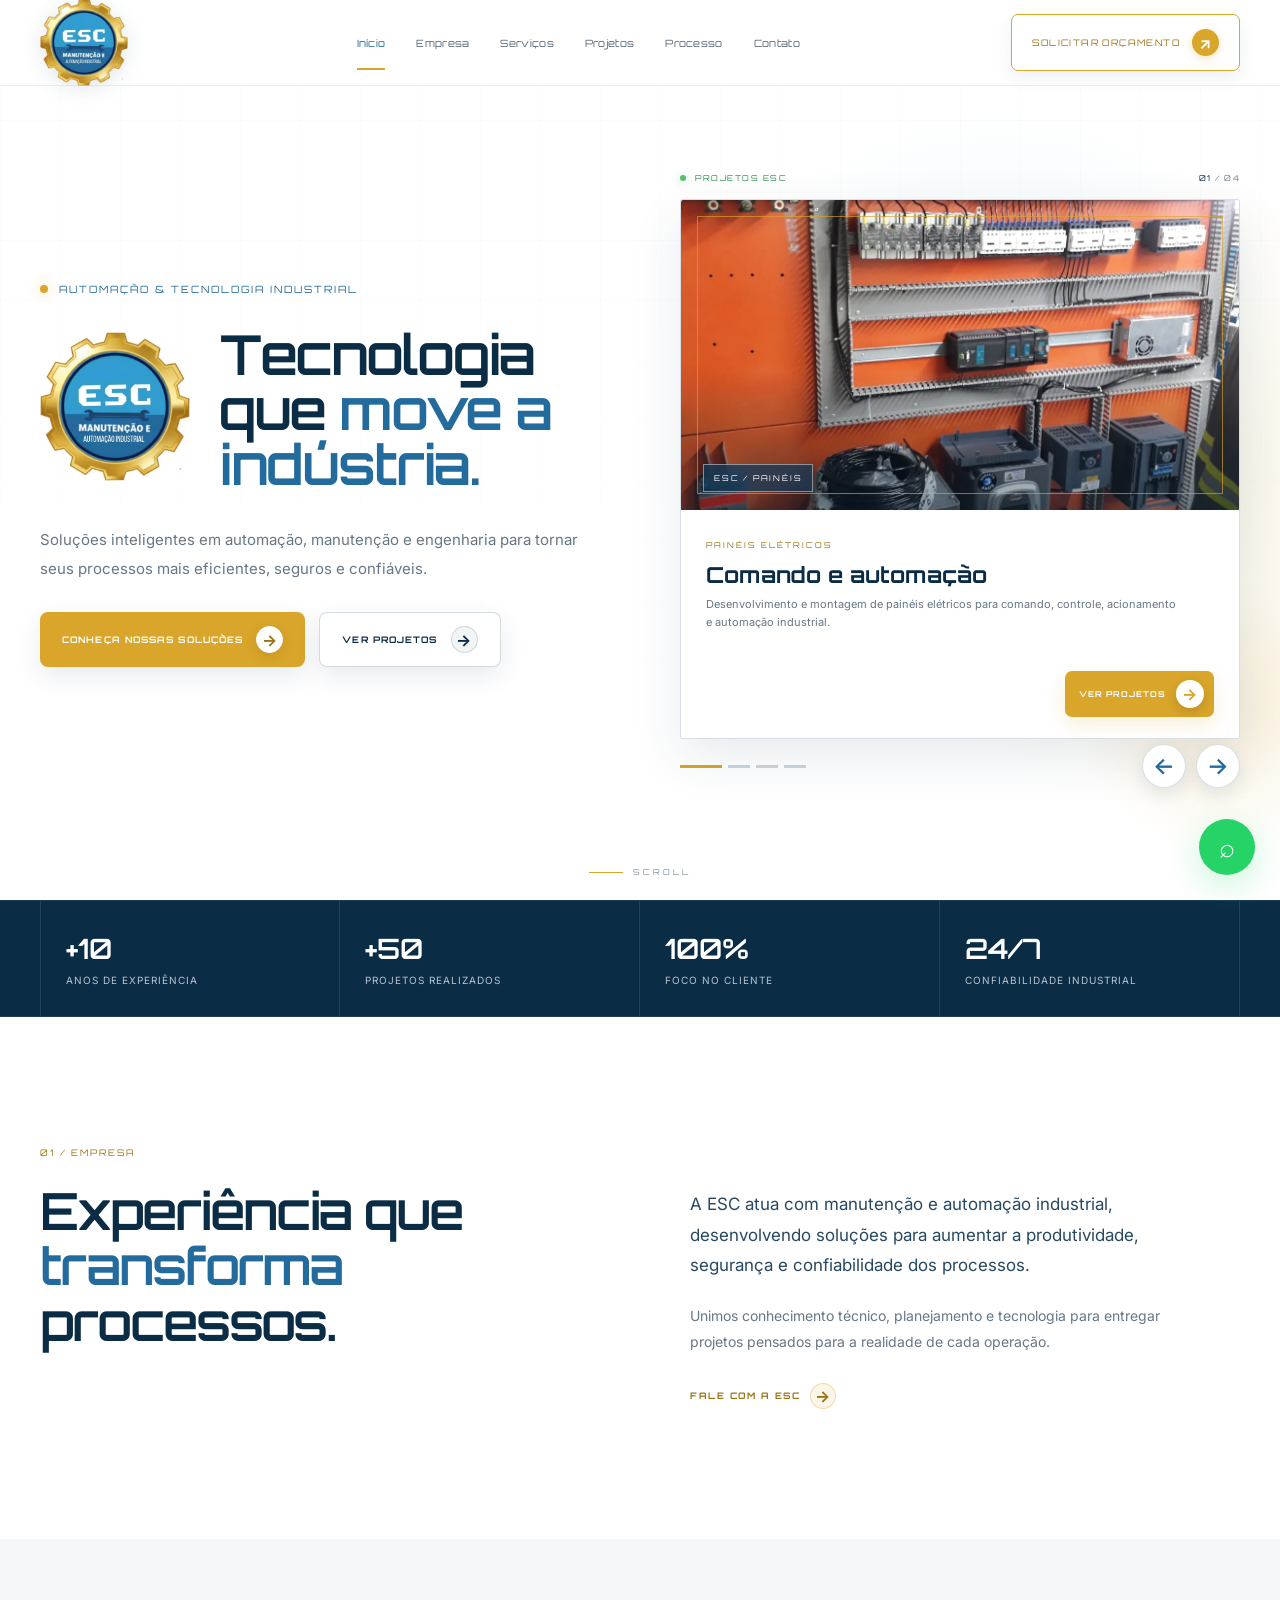
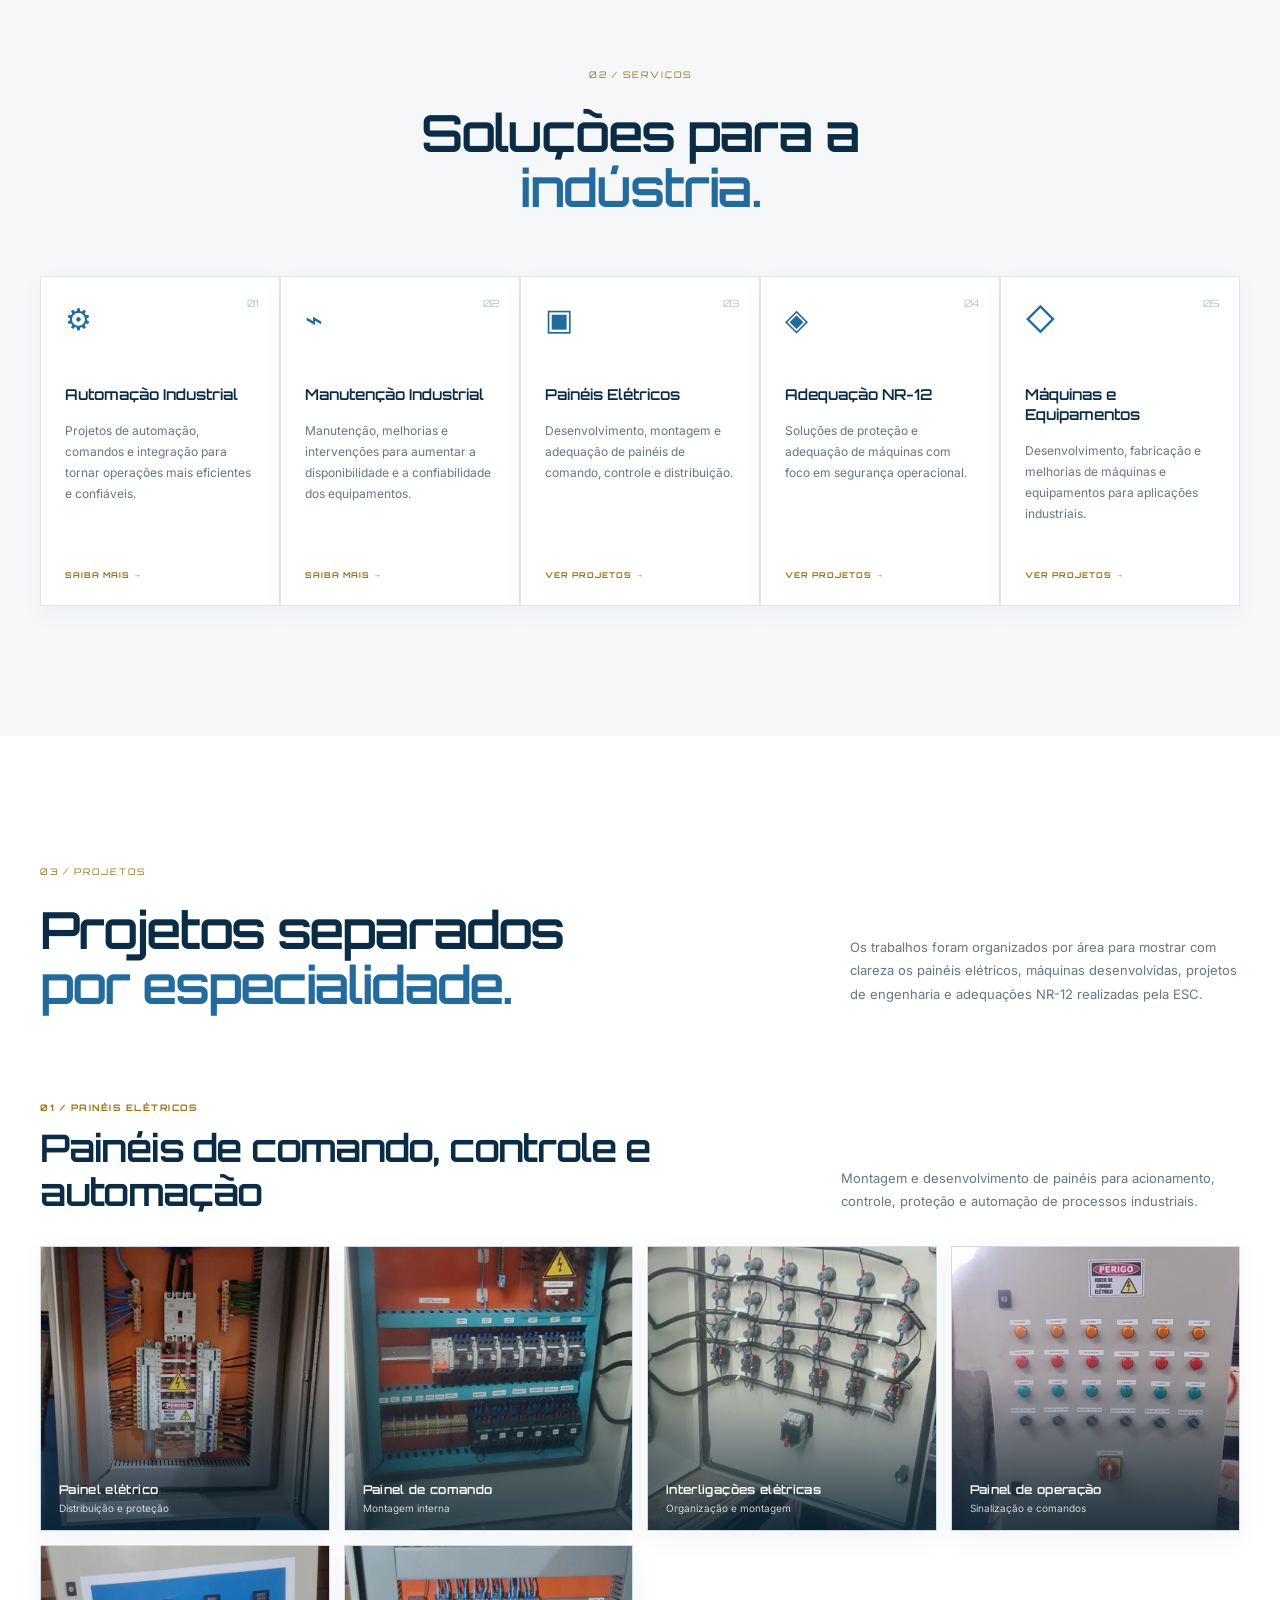
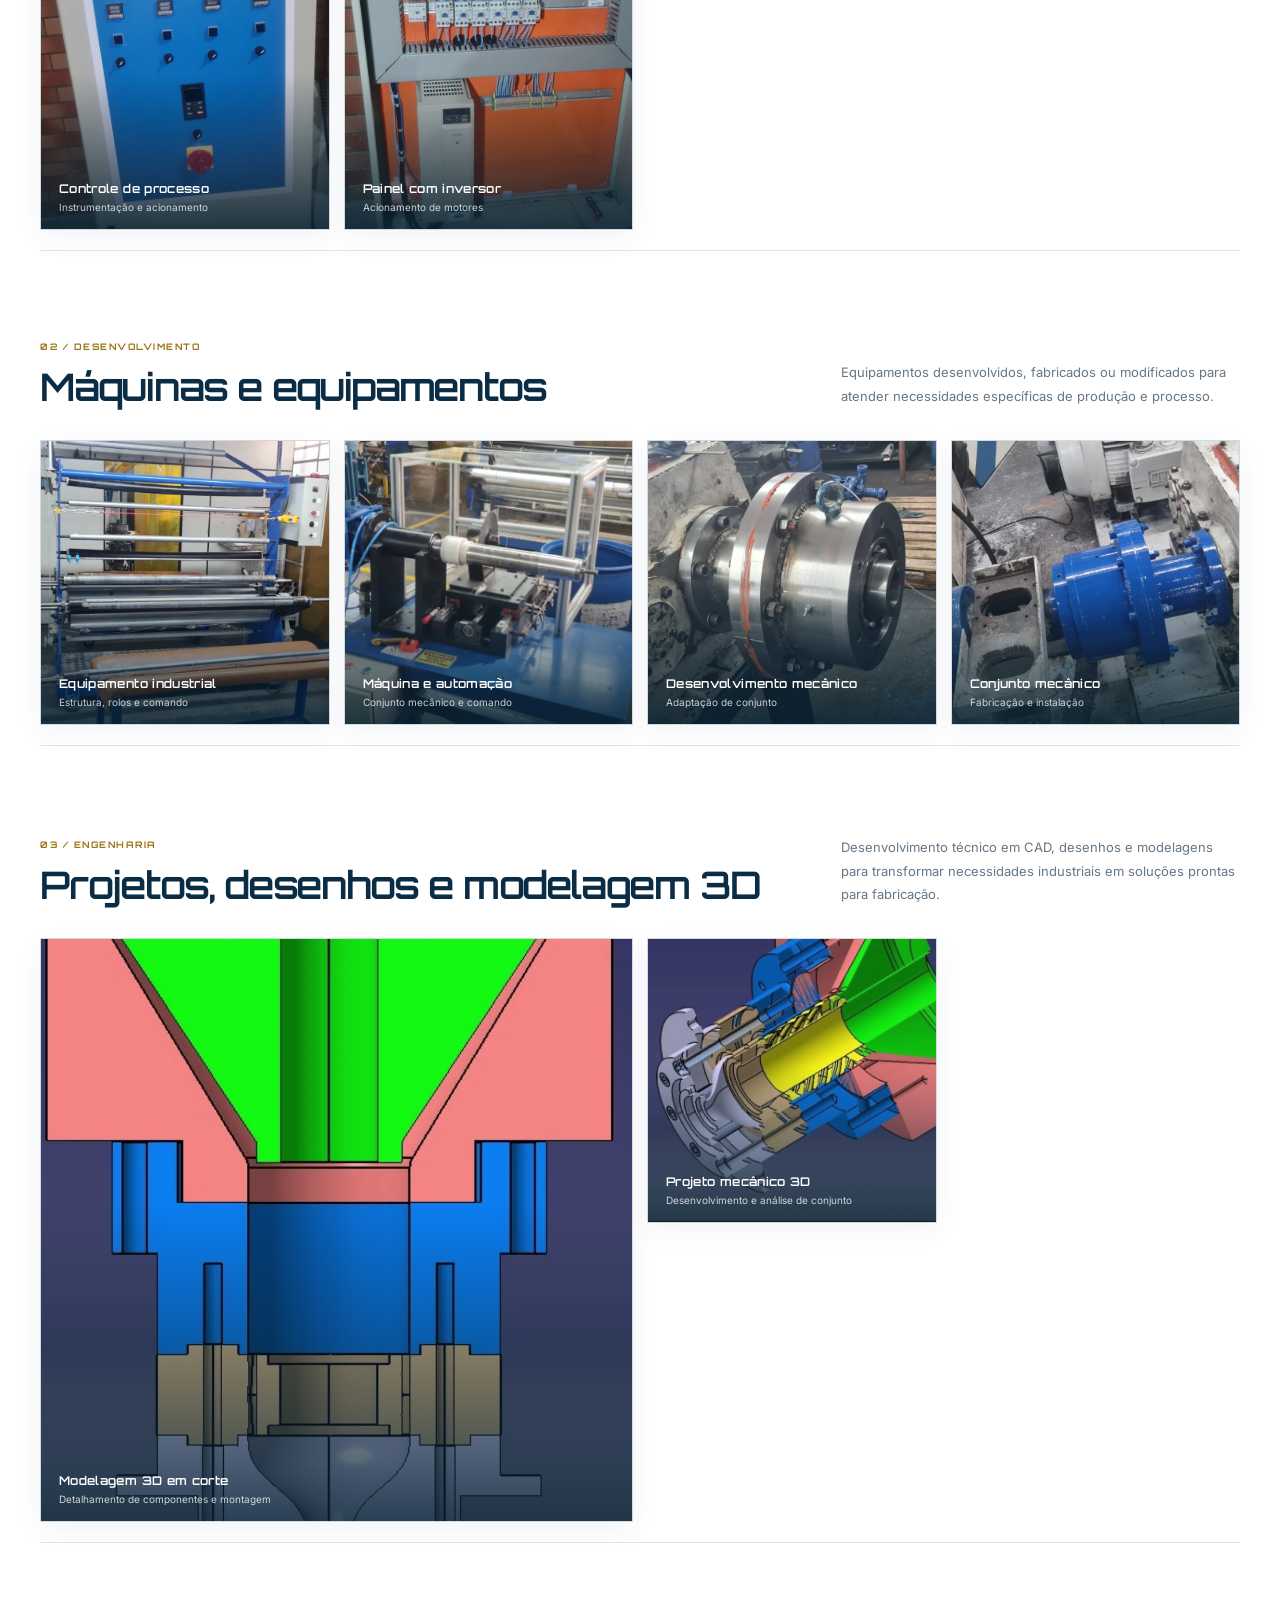
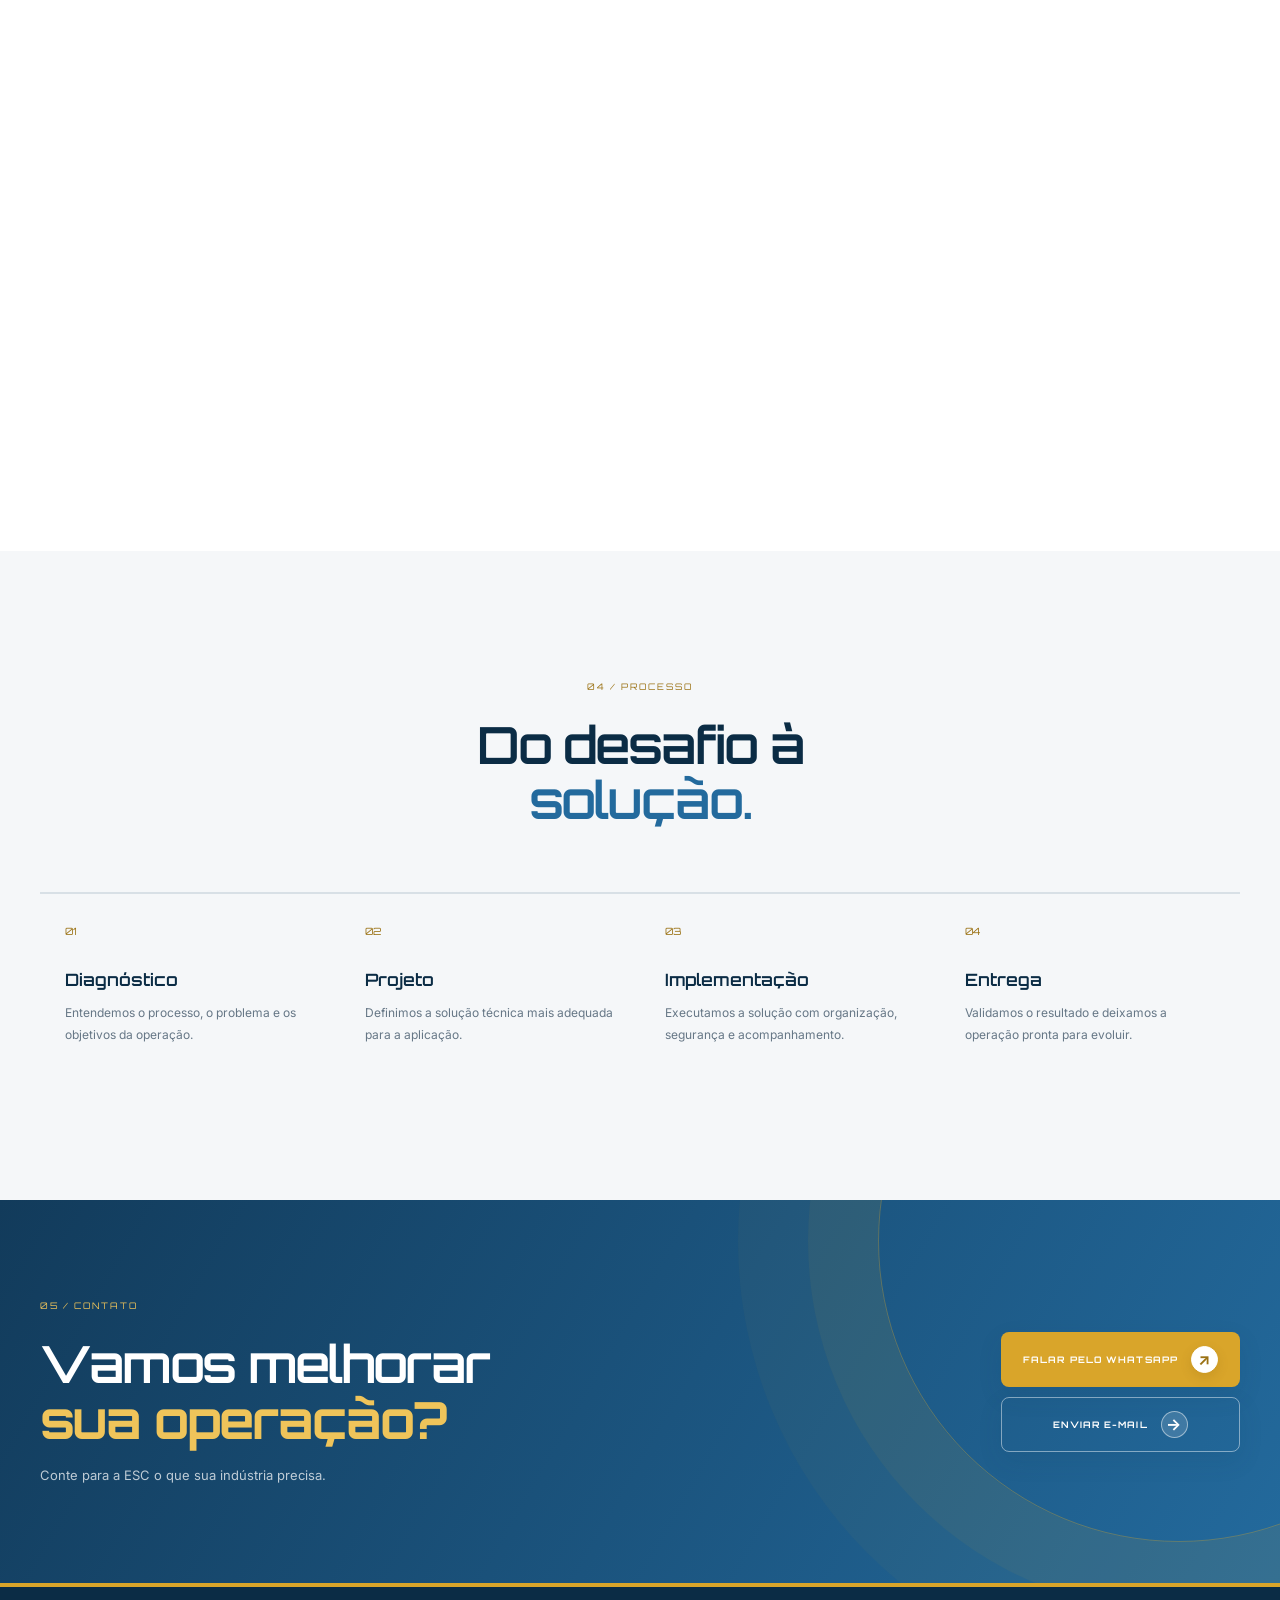
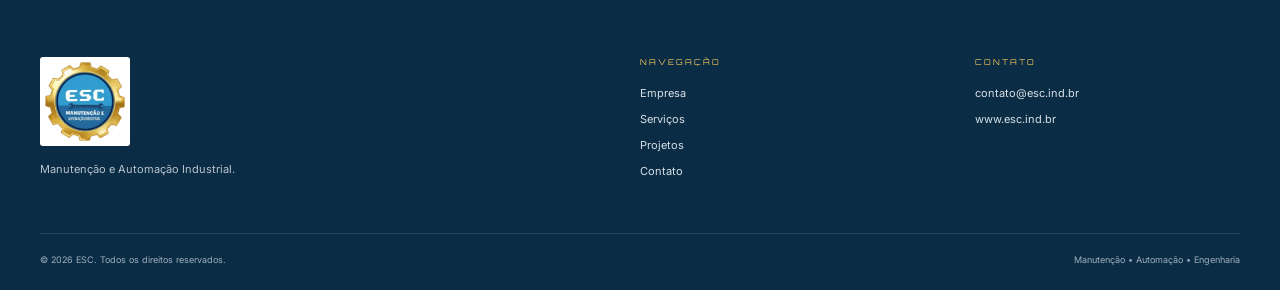
==== index.html @ d151a044 "Corrige cache e layout do site" ====
<!DOCTYPE html>
<html lang="pt-BR">
<head>
    <meta charset="UTF-8">
    <meta name="viewport" content="width=device-width, initial-scale=1.0">
    <meta name="description" content="ESC Manutenção e Automação Industrial — automação, painéis elétricos, adequação NR-12, desenvolvimento de máquinas e projetos industriais.">
    <title>ESC - Manutenção e Automação Industrial</title>

    <link rel="preconnect" href="https://fonts.googleapis.com">
    <link rel="preconnect" href="https://fonts.gstatic.com" crossorigin>
    <link href="https://fonts.googleapis.com/css2?family=Inter:wght@400;500;600;700&family=Montserrat:wght@500;600;700;800&family=Orbitron:wght@500;600;700&family=Space+Grotesk:wght@400;500;600;700&display=swap" rel="stylesheet">
    <link rel="stylesheet" href="style.css?v=20260816-2147">
</head>
<body>
    <header class="header" id="header">
        <div class="container nav">
            <a href="#inicio" class="logo-link" aria-label="ESC - início">
                <img src="assets/logo-esc.webp" alt="ESC Manutenção e Automação Industrial" class="logo">
            </a>

            <button class="menu-toggle" id="menuToggle" aria-label="Abrir menu" aria-expanded="false">
                <span></span><span></span><span></span>
            </button>

            <nav class="menu" id="menu">
                <a href="#inicio" class="active">Início</a>
                <a href="#empresa">Empresa</a>
                <a href="#servicos">Serviços</a>
                <a href="#projetos">Projetos</a>
                <a href="#processo">Processo</a>
                <a href="#contato">Contato</a>
            </nav>

            <a href="#contato" class="header-button">SOLICITAR ORÇAMENTO <span>↗</span></a>
        </div>
    </header>

    <main>
        <section class="hero" id="inicio">
            <div class="hero-grid"></div>
            <div class="glow glow-blue"></div>
            <div class="glow glow-gold"></div>

            <div class="container hero-content">
                <div class="hero-copy">
                    <div class="eyebrow"><span></span>AUTOMAÇÃO & TECNOLOGIA INDUSTRIAL</div>
                    <div class="hero-title">
                        <div class="hero-logo-box">
                            <img src="assets/logo-esc.webp" alt="ESC Manutenção e Automação Industrial" class="hero-logo">
                        </div>
                        <div class="hero-heading">
                            <h1>Tecnologia<br>que <strong>move a<br>indústria.</strong></h1>
                        </div>
                    </div>
                    <p>Soluções inteligentes em automação, manutenção e engenharia para tornar seus processos mais eficientes, seguros e confiáveis.</p>

                    <div class="hero-actions">
                        <a href="#servicos" class="button button-primary">CONHEÇA NOSSAS SOLUÇÕES <span>→</span></a>
                        <a href="#projetos" class="button button-outline">VER PROJETOS <span>→</span></a>
                    </div>
                </div>

                <div class="hero-projects" aria-label="Projetos em destaque">
                    <div class="project-topbar">
                        <div><span class="status-dot"></span><span>PROJETOS ESC</span></div>
                        <div class="project-counter"><span id="projectCurrent">01</span> / <span id="projectTotal">04</span></div>
                    </div>

                    <div class="project-stage" id="projectStage">
                        <article class="project-slide active">
                            <div class="project-image-wrap">
                                <img src="assets/painel-eletrico-09.webp" alt="Painel elétrico industrial montado pela ESC">
                                <div class="image-label">ESC / PAINÉIS</div>
                            </div>
                            <div class="project-info">
                                <span class="project-category">PAINÉIS ELÉTRICOS</span>
                                <h2>Comando e automação</h2>
                                <p>Desenvolvimento e montagem de painéis elétricos para comando, controle, acionamento e automação industrial.</p>
                                <a href="#paineis-eletricos" class="project-button">VER PROJETOS <span>→</span></a>
                            </div>
                        </article>

                        <article class="project-slide">
                            <div class="project-image-wrap">
                                <img src="assets/maquina-equipamento-03.webp" alt="Máquina industrial desenvolvida e montada pela ESC">
                                <div class="image-label">ESC / MÁQUINAS</div>
                            </div>
                            <div class="project-info">
                                <span class="project-category">MÁQUINAS E EQUIPAMENTOS</span>
                                <h2>Desenvolvimento industrial</h2>
                                <p>Desenvolvimento, fabricação e melhorias de máquinas e equipamentos de acordo com a necessidade de cada processo.</p>
                                <a href="#maquinas-equipamentos" class="project-button">VER PROJETOS <span>→</span></a>
                            </div>
                        </article>

                        <article class="project-slide">
                            <div class="project-image-wrap">
                                <img src="assets/projeto-modelagem-01.webp" alt="Projeto e modelagem 3D de componente industrial">
                                <div class="image-label">ESC / ENGENHARIA</div>
                            </div>
                            <div class="project-info">
                                <span class="project-category">PROJETOS E MODELAGEM 3D</span>
                                <h2>Do desenho à fabricação</h2>
                                <p>Projetos, desenhos técnicos e modelagem 3D para desenvolvimento, fabricação e melhoria de soluções industriais.</p>
                                <a href="#projetos-modelagem" class="project-button">VER PROJETOS <span>→</span></a>
                            </div>
                        </article>

                        <article class="project-slide">
                            <div class="project-image-wrap">
                                <img src="assets/projeto-2.jpg" alt="Máquina industrial com proteção para adequação NR-12">
                                <div class="image-label">ESC / NR-12</div>
                            </div>
                            <div class="project-info">
                                <span class="project-category">ADEQUAÇÃO NR-12</span>
                                <h2>Segurança de máquinas</h2>
                                <p>Adequação de máquinas com proteções, controles e recursos destinados a aumentar a segurança operacional.</p>
                                <a href="#adequacao-nr12" class="project-button">VER PROJETOS <span>→</span></a>
                            </div>
                        </article>
                    </div>

                    <div class="project-controls">
                        <div class="project-dots">
                            <button class="project-dot active" aria-label="Projeto 1"></button>
                            <button class="project-dot" aria-label="Projeto 2"></button>
                            <button class="project-dot" aria-label="Projeto 3"></button>
                            <button class="project-dot" aria-label="Projeto 4"></button>
                        </div>
                        <div class="arrows">
                            <button id="projectPrev" aria-label="Projeto anterior">←</button>
                            <button id="projectNext" aria-label="Próximo projeto">→</button>
                        </div>
                    </div>
                </div>
            </div>
            <div class="scroll-indicator"><span></span> SCROLL</div>
        </section>

        <section class="numbers" aria-label="Indicadores ESC">
            <div class="container numbers-grid">
                <div><strong>+10</strong><span>anos de experiência</span></div>
                <div><strong>+50</strong><span>projetos realizados</span></div>
                <div><strong>100%</strong><span>foco no cliente</span></div>
                <div><strong>24/7</strong><span>confiabilidade industrial</span></div>
            </div>
        </section>

        <section class="section about" id="empresa">
            <div class="container two-columns">
                <div class="section-heading reveal">
                    <span class="section-number">01 / EMPRESA</span>
                    <h2>Experiência que<br><strong>transforma</strong> processos.</h2>
                </div>
                <div class="about-text reveal">
                    <p class="lead">A ESC atua com manutenção e automação industrial, desenvolvendo soluções para aumentar a produtividade, segurança e confiabilidade dos processos.</p>
                    <p>Unimos conhecimento técnico, planejamento e tecnologia para entregar projetos pensados para a realidade de cada operação.</p>
                    <a href="#contato" class="text-link">FALE COM A ESC <span>→</span></a>
                </div>
            </div>
        </section>

        <section class="section services" id="servicos">
            <div class="container">
                <div class="section-heading centered reveal">
                    <span class="section-number">02 / SERVIÇOS</span>
                    <h2>Soluções para a<br><strong>indústria.</strong></h2>
                </div>

                <div class="services-grid services-grid-five">
                    <article class="service-card reveal"><span class="service-index">01</span><div class="service-icon">⚙</div><h3>Automação Industrial</h3><p>Projetos de automação, comandos e integração para tornar operações mais eficientes e confiáveis.</p><a href="#contato">SAIBA MAIS →</a></article>
                    <article class="service-card reveal"><span class="service-index">02</span><div class="service-icon">⌁</div><h3>Manutenção Industrial</h3><p>Manutenção, melhorias e intervenções para aumentar a disponibilidade e a confiabilidade dos equipamentos.</p><a href="#contato">SAIBA MAIS →</a></article>
                    <article class="service-card reveal"><span class="service-index">03</span><div class="service-icon">▣</div><h3>Painéis Elétricos</h3><p>Desenvolvimento, montagem e adequação de painéis de comando, controle e distribuição.</p><a href="#paineis-eletricos">VER PROJETOS →</a></article>
                    <article class="service-card reveal"><span class="service-index">04</span><div class="service-icon">◈</div><h3>Adequação NR-12</h3><p>Soluções de proteção e adequação de máquinas com foco em segurança operacional.</p><a href="#adequacao-nr12">VER PROJETOS →</a></article>
                    <article class="service-card reveal"><span class="service-index">05</span><div class="service-icon">◇</div><h3>Máquinas e Equipamentos</h3><p>Desenvolvimento, fabricação e melhorias de máquinas e equipamentos para aplicações industriais.</p><a href="#maquinas-equipamentos">VER PROJETOS →</a></article>
                </div>
            </div>
        </section>

        <section class="section projects" id="projetos">
            <div class="container">
                <div class="projects-title-row reveal">
                    <div class="section-heading"><span class="section-number">03 / PROJETOS</span><h2>Projetos separados<br><strong>por especialidade.</strong></h2></div>
                    <p>Os trabalhos foram organizados por área para mostrar com clareza os painéis elétricos, máquinas desenvolvidas, projetos de engenharia e adequações NR-12 realizadas pela ESC.</p>
                </div>

                <div class="project-category-block" id="paineis-eletricos">
                    <div class="project-category-heading reveal">
                        <div><span class="category-kicker">01 / PAINÉIS ELÉTRICOS</span><h3>Painéis de comando, controle e automação</h3></div>
                        <p>Montagem e desenvolvimento de painéis para acionamento, controle, proteção e automação de processos industriais.</p>
                    </div>
                    <div class="category-gallery category-gallery-panels">
                        <figure class="portfolio-card reveal"><img src="assets/painel-eletrico-01.webp" loading="lazy" alt="Painel elétrico com disjuntores e barramentos"><figcaption><strong>Painel elétrico</strong><span>Distribuição e proteção</span></figcaption></figure>
                        <figure class="portfolio-card reveal"><img src="assets/painel-eletrico-02.webp" loading="lazy" alt="Painel de comando industrial aberto"><figcaption><strong>Painel de comando</strong><span>Montagem interna</span></figcaption></figure>
                        <figure class="portfolio-card reveal"><img src="assets/painel-eletrico-04.webp" loading="lazy" alt="Fiação interna em porta de painel elétrico"><figcaption><strong>Interligações elétricas</strong><span>Organização e montagem</span></figcaption></figure>
                        <figure class="portfolio-card reveal"><img src="assets/painel-eletrico-05.webp" loading="lazy" alt="Frente de painel de comando industrial"><figcaption><strong>Painel de operação</strong><span>Sinalização e comandos</span></figcaption></figure>
                        <figure class="portfolio-card reveal"><img src="assets/painel-eletrico-06.webp" loading="lazy" alt="Painel industrial azul com controladores e inversor"><figcaption><strong>Controle de processo</strong><span>Instrumentação e acionamento</span></figcaption></figure>
                        <figure class="portfolio-card reveal"><img src="assets/painel-eletrico-08.webp" loading="lazy" alt="Interior de painel elétrico com inversor Siemens"><figcaption><strong>Painel com inversor</strong><span>Acionamento de motores</span></figcaption></figure>
                    </div>
                </div>

                <div class="project-category-block" id="maquinas-equipamentos">
                    <div class="project-category-heading reveal">
                        <div><span class="category-kicker">02 / DESENVOLVIMENTO</span><h3>Máquinas e equipamentos</h3></div>
                        <p>Equipamentos desenvolvidos, fabricados ou modificados para atender necessidades específicas de produção e processo.</p>
                    </div>
                    <div class="category-gallery category-gallery-machines">
                        <figure class="portfolio-card reveal"><img src="assets/maquina-equipamento-02.webp" loading="lazy" alt="Máquina industrial de rolos vista frontal"><figcaption><strong>Equipamento industrial</strong><span>Estrutura, rolos e comando</span></figcaption></figure>
                        <figure class="portfolio-card reveal"><img src="assets/maquina-equipamento-01.webp" loading="lazy" alt="Máquina industrial com proteção transparente"><figcaption><strong>Máquina e automação</strong><span>Conjunto mecânico e comando</span></figcaption></figure>
                        <figure class="portfolio-card reveal"><img src="assets/mecanica-acoplamento-01.webp" loading="lazy" alt="Conjunto mecânico e acoplamento instalado em máquina"><figcaption><strong>Desenvolvimento mecânico</strong><span>Adaptação de conjunto</span></figcaption></figure>
                        <figure class="portfolio-card reveal"><img src="assets/mecanica-acoplamento-02.webp" loading="lazy" alt="Conjunto mecânico pintado instalado em equipamento"><figcaption><strong>Conjunto mecânico</strong><span>Fabricação e instalação</span></figcaption></figure>
                    </div>
                </div>

                <div class="project-category-block" id="projetos-modelagem">
                    <div class="project-category-heading reveal">
                        <div><span class="category-kicker">03 / ENGENHARIA</span><h3>Projetos, desenhos e modelagem 3D</h3></div>
                        <p>Desenvolvimento técnico em CAD, desenhos e modelagens para transformar necessidades industriais em soluções prontas para fabricação.</p>
                    </div>
                    <div class="category-gallery category-gallery-engineering">
                        <figure class="portfolio-card portfolio-card-featured reveal"><img src="assets/modelagem-3d-02.webp" loading="lazy" alt="Modelagem 3D em corte de conjunto mecânico industrial"><figcaption><strong>Modelagem 3D em corte</strong><span>Detalhamento de componentes e montagem</span></figcaption></figure>
                        <figure class="portfolio-card reveal"><img src="assets/modelagem-3d-03.webp" loading="lazy" alt="Modelagem 3D de conjunto mecânico em perspectiva"><figcaption><strong>Projeto mecânico 3D</strong><span>Desenvolvimento e análise de conjunto</span></figcaption></figure>
                    </div>
                </div>

                <div class="project-category-block" id="adequacao-nr12">
                    <div class="project-category-heading reveal">
                        <div><span class="category-kicker">04 / SEGURANÇA</span><h3>Adequação NR-12</h3></div>
                        <p>Registros de máquinas com proteções físicas, painéis de comando e recursos de segurança aplicados ao ambiente industrial.</p>
                    </div>
                    <div class="category-gallery category-gallery-nr12">
                        <figure class="portfolio-card reveal"><img src="assets/projeto-4.jpg" loading="lazy" alt="Máquina com proteção física e painel de comando"><figcaption><strong>Segurança operacional</strong><span>Proteções e controle</span></figcaption></figure>
                        <figure class="portfolio-card reveal"><img src="assets/projeto-1.jpg" loading="lazy" alt="Painel de comando integrado a sistema de segurança de máquina"><figcaption><strong>Comando de segurança</strong><span>Controle integrado</span></figcaption></figure>
                        <figure class="portfolio-card reveal"><img src="assets/projeto-3.jpg" loading="lazy" alt="Máquina industrial com painel e proteção amarela"><figcaption><strong>Adequação de equipamento</strong><span>Proteção e automação</span></figcaption></figure>
                    </div>
                </div>
            </div>
        </section>

        <section class="section process" id="processo">
            <div class="container">
                <div class="section-heading centered reveal"><span class="section-number">04 / PROCESSO</span><h2>Do desafio à<br><strong>solução.</strong></h2></div>
                <div class="process-grid">
                    <div class="process-item reveal"><span>01</span><h3>Diagnóstico</h3><p>Entendemos o processo, o problema e os objetivos da operação.</p></div>
                    <div class="process-item reveal"><span>02</span><h3>Projeto</h3><p>Definimos a solução técnica mais adequada para a aplicação.</p></div>
                    <div class="process-item reveal"><span>03</span><h3>Implementação</h3><p>Executamos a solução com organização, segurança e acompanhamento.</p></div>
                    <div class="process-item reveal"><span>04</span><h3>Entrega</h3><p>Validamos o resultado e deixamos a operação pronta para evoluir.</p></div>
                </div>
            </div>
        </section>

        <section class="cta" id="contato">
            <div class="container cta-content reveal">
                <div><span class="section-number">05 / CONTATO</span><h2>Vamos melhorar<br><strong>sua operação?</strong></h2><p>Conte para a ESC o que sua indústria precisa.</p></div>
                <div class="cta-actions"><a class="button button-primary" href="https://wa.me/5511999999999" target="_blank" rel="noopener">FALAR PELO WHATSAPP <span>↗</span></a><a class="button button-light" href="mailto:contato@esc.ind.br">ENVIAR E-MAIL <span>→</span></a></div>
            </div>
        </section>
    </main>

    <footer class="footer">
        <div class="container footer-grid">
            <div><img src="assets/logo-esc.webp" alt="ESC" class="footer-logo"><p>Manutenção e Automação Industrial.</p></div>
            <div><span class="footer-title">NAVEGAÇÃO</span><a href="#empresa">Empresa</a><a href="#servicos">Serviços</a><a href="#projetos">Projetos</a><a href="#contato">Contato</a></div>
            <div><span class="footer-title">CONTATO</span><a href="mailto:contato@esc.ind.br">contato@esc.ind.br</a><a href="https://www.esc.ind.br/" target="_blank" rel="noopener">www.esc.ind.br</a></div>
        </div>
        <div class="container copyright"><span>© <span id="year"></span> ESC. Todos os direitos reservados.</span><span>Manutenção • Automação • Engenharia</span></div>
    </footer>

    <a class="whatsapp" href="https://wa.me/5511999999999" target="_blank" rel="noopener" aria-label="Falar pelo WhatsApp">⌕</a>
    <script src="script.js?v=20260816-2147"></script>
</body>
</html>
---- style.css ----
/* =========================================
   ESC - STYLE.CSS
   Manutenção e Automação Industrial
========================================= */


/* =========================================
   VARIÁVEIS
========================================= */

:root {
    --bg: #ffffff;
    --bg-2: #f6f8fa;
    --panel: #ffffff;
    --panel-2: #f1f4f7;

    --text: #123b5b;
    --text-dark: #0b2c45;
    --muted: #667786;

    --blue: #319dcf;
    --blue-dark: #236a9d;

    --gold: #d9a52a;
    --gold-soft: #efc45a;

    --line: rgba(18, 59, 91, 0.13);

    --shadow: 0 18px 50px rgba(18, 59, 91, 0.10);

    --container: 1200px;

    --ease: cubic-bezier(.22, .61, .36, 1);
}


/* =========================================
   RESET
========================================= */

* {
    margin: 0;
    padding: 0;
    box-sizing: border-box;
}

html {
    scroll-behavior: smooth;
}

body {
    font-family: "Inter", Arial, sans-serif;
    background: var(--bg);
    color: var(--text);
    overflow-x: hidden;
}

a {
    text-decoration: none;
    color: inherit;
}

button {
    font: inherit;
}


/* =========================================
   CONTAINER
========================================= */

.container {
    width: min(var(--container), calc(100% - 48px));
    margin: auto;
}


/* =========================================
   HEADER
========================================= */

.header {
    position: fixed;
    z-index: 1000;

    top: 0;
    left: 0;

    width: 100%;
    height: 86px;

    border-bottom: 1px solid rgba(18, 59, 91, .08);

    transition: .35s;

    background: rgba(255, 255, 255, .92);

    backdrop-filter: blur(14px);
}

.header.scrolled {
    background: rgba(255, 255, 255, .97);

    box-shadow:
        0 8px 30px rgba(18, 59, 91, .08);

    border-color: var(--line);
}

.nav {
    height: 100%;

    display: flex;
    align-items: center;

    gap: 35px;
}

.logo-link {
    display: flex;
    align-items: center;

    width: 105px;

    flex-shrink: 0;
}

.logo {
    width: 88px;
    height: auto;

    display: block;

    filter:
        drop-shadow(
            0 4px 10px rgba(18, 59, 91, .12)
        );
}


/* =========================================
   MENU
========================================= */

.menu {
    display: flex;
    align-items: center;
    justify-content: center;

    gap: 31px;

    margin: auto;
}

.menu a {
    font-family: "Orbitron", sans-serif;

    font-size: 10px;

    color: #526575;

    letter-spacing: .3px;

    position: relative;

    padding: 34px 0;

    transition: .25s;
}

.menu a:hover,
.menu a.active {
    color: var(--blue-dark);
}

.menu a.active::after {
    content: "";

    position: absolute;

    left: 0;
    right: 0;
    bottom: 13px;

    height: 2px;

    background: var(--gold);
}


/* =========================================
   BOTÃO DO HEADER
========================================= */

.header-button {
    border: 1px solid var(--gold);

    padding: 14px 20px;

    color: #9b7214;

    background: #fff;

    font-family: "Orbitron", sans-serif;

    font-size: 9px;

    letter-spacing: 1.4px;

    transition: .3s;

    white-space: nowrap;
}

.header-button span {
    margin-left: 10px;
}

.header-button:hover {
    background: var(--gold);
    color: #fff;
}


/* =========================================
   MENU MOBILE
========================================= */

.menu-toggle {
    display: none;

    background: none;

    border: 0;

    color: var(--text);

    width: 40px;
    height: 40px;

    cursor: pointer;
}

.menu-toggle span {
    display: block;

    width: 24px;
    height: 2px;

    background: var(--text);

    margin: 5px auto;

    transition: .3s;
}


/* =========================================
   HERO
========================================= */

.hero {
    min-height: 100vh;

    position: relative;

    display: flex;
    align-items: center;

    overflow: hidden;

    padding: 120px 0 70px;

    background:
        radial-gradient(
            circle at 78% 45%,
            rgba(49, 157, 207, .10),
            transparent 27%
        ),

        radial-gradient(
            circle at 92% 55%,
            rgba(217, 165, 42, .12),
            transparent 25%
        ),

        #fff;
}


/* =========================================
   GRID DO HERO
========================================= */

.hero-grid {
    position: absolute;

    inset: 0;

    opacity: .5;

    background-image:
        linear-gradient(
            rgba(18, 59, 91, .035) 1px,
            transparent 1px
        ),

        linear-gradient(
            90deg,
            rgba(18, 59, 91, .035) 1px,
            transparent 1px
        );

    background-size: 60px 60px;

    mask-image:
        linear-gradient(
            to bottom,
            #000,
            transparent 92%
        );
}


/* =========================================
   GLOWS
========================================= */

.glow {
    position: absolute;

    border-radius: 50%;

    filter: blur(2px);

    pointer-events: none;

    animation: floatingGlow 8s ease-in-out infinite;
}

.glow-blue {
    width: 360px;
    height: 360px;

    right: 10%;
    top: 30%;

    background:
        radial-gradient(
            circle,
            rgba(49, 157, 207, .12),
            transparent 70%
        );
}

.glow-gold {
    width: 280px;
    height: 280px;

    right: -80px;
    bottom: 5%;

    background:
        radial-gradient(
            circle,
            rgba(217, 165, 42, .15),
            transparent 70%
        );

    animation-delay: -3s;
}

@keyframes floatingGlow {

    0%,
    100% {
        transform: translate(0, 0);
    }

    50% {
        transform: translate(-20px, -25px);
    }
}


/* =========================================
   HERO CONTENT
========================================= */

.hero-content {
    position: relative;

    z-index: 2;

    display: grid;

    grid-template-columns: 1fr 560px;

    gap: 65px;

    align-items: center;
}


/* =========================================
   EYEBROW
========================================= */

.eyebrow,
.section-number,
.project-category,
.products-header,
.footer-title {
    font-family: "Orbitron", sans-serif;

    letter-spacing: 2px;
}

.eyebrow {
    display: flex;

    align-items: center;

    gap: 11px;

    color: var(--blue-dark);

    font-size: 10px;

    margin-bottom: 31px;
}

.eyebrow span {
    width: 8px;
    height: 8px;

    border-radius: 50%;

    background: var(--gold);

    box-shadow:
        0 0 14px rgba(217, 165, 42, .55);

    animation: pulseGold 2s infinite;
}

@keyframes pulseGold {

    0% {
        box-shadow:
            0 0 0 0 rgba(217, 165, 42, .45);
    }

    70% {
        box-shadow:
            0 0 0 9px rgba(217, 165, 42, 0);
    }

    100% {
        box-shadow:
            0 0 0 0 rgba(217, 165, 42, 0);
    }
}


/* =========================================
   TÍTULO HERO
========================================= */

.hero h1 {
    font-family: "Orbitron", sans-serif;

    font-size: clamp(48px, 6vw, 82px);

    line-height: .99;

    letter-spacing: -3px;

    font-weight: 600;

    color: var(--text-dark);
}

.hero h1 strong {
    color: var(--blue-dark);

    font-weight: 600;
}


/* =========================================
   TEXTO HERO
========================================= */

.hero-copy > p {
    max-width: 570px;

    margin-top: 35px;

    color: #667786;

    font-size: 15px;

    line-height: 1.9;
}


/* =========================================
   HERO BUTTONS
========================================= */

.hero-actions {
    display: flex;

    gap: 14px;

    margin-top: 29px;
}

.button {
    display: inline-flex;

    align-items: center;

    justify-content: center;

    gap: 20px;

    min-height: 55px;

    padding: 0 22px;

    font-family: "Orbitron", sans-serif;

    font-size: 9px;

    font-weight: 700;

    letter-spacing: 1.1px;

    transition: .3s;
}

.button-primary {
    background: var(--gold);

    color: #fff;

    box-shadow:
        0 10px 25px rgba(217, 165, 42, .20);
}

.button-primary:hover {
    background: var(--gold-soft);

    transform: translateY(-2px);

    box-shadow:
        0 15px 35px rgba(217, 165, 42, .28);
}

.button-outline {
    border: 1px solid rgba(18, 59, 91, .18);

    color: var(--text-dark);

    background: #fff;
}

.button-outline:hover {
    border-color: var(--gold);

    color: #9b7214;

    transform: translateY(-2px);
}


/* =========================================
   PROJETOS DO HERO
========================================= */

.hero-projects {
    width: 100%;

    min-width: 0;
}


/* =========================================
   TOPO DO CARROSSEL
========================================= */

.project-topbar {
    height: 42px;

    display: flex;

    align-items: center;

    justify-content: space-between;

    color: #75818d;

    font: 8px "Orbitron", sans-serif;

    letter-spacing: 1.5px;
}

.project-topbar > div:first-child {
    display: flex;

    align-items: center;

    gap: 9px;

    color: #2d8b4a;
}


/* =========================================
   STATUS
========================================= */

.status-dot {
    width: 6px;
    height: 6px;

    border-radius: 50%;

    background: #55bd6d;

    box-shadow:
        0 0 9px rgba(85, 189, 109, .45);

    animation: statusBlink 2s infinite;
}

@keyframes statusBlink {

    0%,
    100% {
        opacity: 1;
    }

    50% {
        opacity: .45;
    }
}


/* =========================================
   CONTADOR
========================================= */

.project-counter {
    color: #71808d;
}

.project-counter span:first-child {
    color: var(--text-dark);
}


/* =========================================
   ÁREA DO SLIDE
========================================= */

.project-stage {
    position: relative;

    height: 540px;

    overflow: hidden;

    border: 1px solid var(--line);

    background: #f4f7f9;

    box-shadow: var(--shadow);

    border-radius: 3px;
}

.project-stage::before {
    content: "";

    position: absolute;

    inset: 0;

    background:
        radial-gradient(
            circle at 50% 38%,
            rgba(49, 157, 207, .10),
            transparent 38%
        );

    z-index: 0;
}


/* =========================================
   SLIDE
========================================= */

.project-slide {
    position: absolute;

    inset: 0;

    display: grid;

    grid-template-rows: 310px 1fr;

    opacity: 0;

    transform:
        translateX(80px)
        scale(.985);

    pointer-events: none;

    transition:
        opacity .65s var(--ease),
        transform .65s var(--ease);
}

.project-slide.active {
    opacity: 1;

    transform:
        translateX(0)
        scale(1);

    pointer-events: auto;
}

.project-slide.leaving {
    transform:
        translateX(-80px)
        scale(.985);

    opacity: 0;
}


/* =========================================
   IMAGEM
========================================= */

.project-image-wrap {
    position: relative;

    overflow: hidden;

    background: #e9eef2;
}

.project-image-wrap::after {
    content: "";

    position: absolute;

    inset: 0;

    background:
        linear-gradient(
            180deg,
            transparent 55%,
            rgba(7, 32, 48, .45)
        );

    pointer-events: none;
}

.project-image-wrap img {
    width: 100%;
    height: 100%;

    object-fit: cover;

    object-position: center;

    display: block;

    filter:
        saturate(.95)
        contrast(1.02);

    transition:
        transform 1.2s var(--ease),
        filter .7s ease;
}

.project-slide.active .project-image-wrap img {
    transform: scale(1.045);
}

.project-slide.active:hover .project-image-wrap img {
    transform: scale(1.08);
}


/* =========================================
   BORDA DOURADA
========================================= */

.project-image-wrap::before {
    content: "";

    position: absolute;

    z-index: 3;

    inset: 16px;

    border: 1px solid rgba(217, 165, 42, .65);

    pointer-events: none;

    opacity: 0;

    transition: .5s;
}

.project-slide.active .project-image-wrap::before {
    opacity: 1;
}


/* =========================================
   LABEL DA IMAGEM
========================================= */

.image-label {
    position: absolute;

    z-index: 5;

    left: 22px;
    bottom: 18px;

    font:
        8px "Orbitron",
        sans-serif;

    letter-spacing: 1.8px;

    color: #fff;

    padding: 8px 10px;

    border:
        1px solid
        rgba(255, 255, 255, .45);

    background:
        rgba(18, 59, 91, .72);

    backdrop-filter: blur(6px);

    transition: .4s;
}

.project-slide.active .image-label {
    animation: labelIn .7s var(--ease);
}

@keyframes labelIn {

    from {
        opacity: 0;
        transform: translateY(10px);
    }

    to {
        opacity: 1;
        transform: translateY(0);
    }
}


/* =========================================
   INFORMAÇÕES DO PROJETO
========================================= */

.project-info {
    position: relative;

    padding: 22px 25px 18px;

    background: #fff;
}

.project-category {
    font-size: 8px;

    color: #9b7214;
}

.project-info h2 {
    font-family: "Orbitron", sans-serif;

    font-size: 22px;

    margin-top: 9px;

    color: var(--text-dark);

    transition: .5s;
}

.project-slide.active .project-info h2 {
    animation:
        projectTextIn
        .7s
        .1s
        both;
}

.project-info p {
    color: #667786;

    font-size: 11px;

    line-height: 1.65;

    max-width: 470px;

    margin-top: 7px;
}

.project-slide.active .project-info p {
    animation:
        projectTextIn
        .7s
        .18s
        both;
}

@keyframes projectTextIn {

    from {
        opacity: 0;

        transform:
            translateY(15px);
    }

    to {
        opacity: 1;

        transform:
            translateY(0);
    }
}


/* =========================================
   BOTÃO DO PROJETO
========================================= */

.project-button {
    position: absolute;

    right: 25px;

    bottom: 21px;

    display: inline-flex;

    gap: 13px;

    align-items: center;

    padding: 12px 14px;

    background: var(--gold);

    color: #fff;

    font:
        700 8px
        "Orbitron",
        sans-serif;

    letter-spacing: 1px;

    transition: .25s;

    box-shadow:
        0 8px 20px rgba(217, 165, 42, .18);

    overflow: hidden;
}

.project-button::before {
    content: "";

    position: absolute;

    inset: 0;

    background: var(--blue-dark);

    transform: translateX(-100%);

    transition: .35s;

    z-index: -1;
}

.project-button:hover::before {
    transform: translateX(0);
}

.project-button:hover {
    transform: translateY(-3px);

    box-shadow:
        0 13px 30px rgba(35, 106, 157, .25);
}

.project-button span {
    font-size: 14px;

    transition: .3s;
}

.project-button:hover span {
    transform: translateX(5px);
}


/* =========================================
   CONTROLES
========================================= */

.project-controls {
    height: 55px;

    display: flex;

    align-items: center;

    justify-content: space-between;
}

.project-dots {
    display: flex;

    gap: 6px;
}

.project-dot {
    border: 0;

    width: 22px;

    height: 3px;

    background: #ccd5dc;

    cursor: pointer;

    transition: .3s;
}

.project-dot:hover {
    background: var(--blue);
}

.project-dot.active {
    width: 42px;

    background: var(--gold);
}


/* =========================================
   SETAS
========================================= */

.arrows {
    display: flex;

    gap: 7px;
}

.arrows button {
    width: 38px;
    height: 32px;

    border:
        1px solid
        var(--line);

    background: #fff;

    color: var(--text-dark);

    cursor: pointer;

    transition: .25s;
}

.arrows button:hover {
    background: var(--gold);

    color: #fff;

    border-color: var(--gold);

    transform: translateY(-2px);
}


/* =========================================
   BARRA DE PROGRESSO
========================================= */

.project-progress {
    position: absolute;

    left: 0;
    bottom: 0;

    width: 100%;

    height: 3px;

    z-index: 30;

    background: rgba(18, 59, 91, .10);

    overflow: hidden;
}

.project-progress span {
    display: block;

    width: 0;

    height: 100%;

    background:
        linear-gradient(
            90deg,
            var(--blue),
            var(--gold)
        );
}


/* =========================================
   SCROLL
========================================= */

.scroll-indicator {
    position: absolute;

    bottom: 23px;

    left: 50%;

    transform: translateX(-50%);

    display: flex;

    gap: 10px;

    align-items: center;

    font:
        8px "Orbitron",
        sans-serif;

    letter-spacing: 3px;

    color: #81909c;
}

.scroll-indicator span {
    display: block;

    width: 34px;

    height: 1px;

    background: var(--gold);
}


/* =========================================
   NÚMEROS
========================================= */

.numbers {
    background: var(--text-dark);

    border-top:
        1px solid
        rgba(255, 255, 255, .08);

    border-bottom:
        1px solid
        rgba(255, 255, 255, .08);
}

.numbers-grid {
    display: grid;

    grid-template-columns:
        repeat(4, 1fr);
}

.numbers-grid > div {
    padding: 30px 25px;

    border-right:
        1px solid
        rgba(255, 255, 255, .10);
}

.numbers-grid > div:first-child {
    border-left:
        1px solid
        rgba(255, 255, 255, .10);
}

.numbers strong {
    display: block;

    font:
        600 28px
        "Orbitron",
        sans-serif;

    color: #fff;
}

.numbers span {
    display: block;

    color: #b8c4ce;

    font-size: 10px;

    margin-top: 8px;

    text-transform: uppercase;

    letter-spacing: 1px;
}


/* =========================================
   SEÇÕES
========================================= */

.section {
    padding: 130px 0;
}

.about {
    background: #fff;
}

.two-columns {
    display: grid;

    grid-template-columns: 1fr 1fr;

    gap: 100px;
}

.section-number {
    display: block;

    color: #9b7214;

    font-size: 9px;

    margin-bottom: 25px;
}

.section-heading h2 {
    font:
        600
        clamp(36px, 4vw, 57px)
        / 1.08
        "Orbitron",
        sans-serif;

    letter-spacing: -2px;

    color: var(--text-dark);
}

.section-heading h2 strong {
    color: var(--blue-dark);

    font-weight: 600;
}


/* =========================================
   SOBRE
========================================= */

.about-text {
    padding-top: 42px;
}

.about-text p {
    color: #667786;

    line-height: 1.9;

    font-size: 14px;

    max-width: 520px;
}

.about-text .lead {
    color: #274861;

    font-size: 17px;

    line-height: 1.8;

    margin-bottom: 22px;
}

.text-link {
    display: inline-flex;

    gap: 15px;

    color: #9b7214;

    font:
        700 9px
        "Orbitron",
        sans-serif;

    letter-spacing: 1.5px;

    margin-top: 27px;
}

.text-link span {
    transition: .25s;
}

.text-link:hover span {
    transform: translateX(5px);
}


/* =========================================
   SERVIÇOS
========================================= */

.services {
    background: #f5f7f9;
}

.centered {
    text-align: center;
}

.services-grid {
    display: grid;

    grid-template-columns:
        repeat(4, 1fr);

    margin-top: 60px;
}

.service-card {
    position: relative;

    min-height: 300px;

    padding: 28px;

    border:
        1px solid
        var(--line);

    background: #fff;

    transition: .35s;

    overflow: hidden;

    box-shadow:
        0 8px 25px
        rgba(18, 59, 91, .035);
}

.service-card::before {
    content: "";

    position: absolute;

    left: 0;
    bottom: 0;

    width: 100%;

    height: 3px;

    background: var(--gold);

    transform: scaleX(0);

    transform-origin: left;

    transition: .4s;
}

.service-card:hover {
    transform: translateY(-7px);

    box-shadow: var(--shadow);
}

.service-card:hover::before {
    transform: scaleX(1);
}

.service-index {
    position: absolute;

    right: 20px;
    top: 20px;

    color: #b8c4ce;

    font:
        10px
        "Orbitron",
        sans-serif;
}

.service-icon {
    color: var(--blue-dark);

    font-size: 30px;

    margin-bottom: 48px;

    transition: .3s;
}

.service-card:hover .service-icon {
    color: var(--gold);

    transform:
        rotate(8deg)
        scale(1.1);
}

.service-card h3 {
    font:
        600 18px
        "Orbitron",
        sans-serif;

    color: var(--text-dark);
}

.service-card p {
    font-size: 12px;

    line-height: 1.75;

    color: #667786;

    margin-top: 15px;
}

.service-card a {
    position: absolute;

    bottom: 25px;

    color: #9b7214;

    font:
        700 8px
        "Orbitron",
        sans-serif;

    letter-spacing: 1px;
}


/* =========================================
   PROJETOS / GALERIA
========================================= */

.projects {
    background: #fff;
}

.projects-title-row {
    display: flex;

    justify-content: space-between;

    align-items: flex-end;

    gap: 50px;
}

.projects-title-row > p {
    max-width: 390px;

    color: #667786;

    font-size: 13px;

    line-height: 1.8;

    margin-bottom: 6px;
}

.gallery-grid {
    margin-top: 60px;

    display: grid;

    grid-template-columns:
        1.4fr 1fr 1fr;

    grid-auto-rows: 240px;

    gap: 14px;
}

.gallery-item {
    position: relative;

    overflow: hidden;

    border:
        1px solid
        var(--line);

    background: #edf2f5;

    box-shadow:
        0 8px 25px
        rgba(18, 59, 91, .05);
}

.gallery-item.large {
    grid-row: span 2;
}

.gallery-item.wide {
    grid-column: span 2;
}

.gallery-item img {
    width: 100%;
    height: 100%;

    object-fit: cover;

    display: block;

    filter: saturate(.85);

    transition:
        transform .7s var(--ease),
        filter .7s;
}

.gallery-item:hover img {
    transform: scale(1.05);

    filter: saturate(1);
}

.gallery-item::after {
    content: "";

    position: absolute;

    inset: 0;

    background:
        linear-gradient(
            transparent 45%,
            rgba(7, 32, 48, .70)
        );
}

.gallery-item figcaption {
    position: absolute;

    z-index: 2;

    left: 18px;
    bottom: 17px;

    font:
        9px
        "Orbitron",
        sans-serif;

    letter-spacing: 1px;

    color: #fff;
}


/* =========================================
   PROCESSO
========================================= */

.process {
    background: #f5f7f9;
}

.process-grid {
    display: grid;

    grid-template-columns:
        repeat(4, 1fr);

    margin-top: 65px;
}

.process-item {
    padding: 25px;

    border-top:
        2px solid
        #d8e0e6;

    transition: .3s;
}

.process-item:hover {
    border-top-color: var(--gold);

    transform: translateY(-5px);
}

.process-item span {
    color: #9b7214;

    font:
        10px
        "Orbitron",
        sans-serif;
}

.process-item h3 {
    font:
        600 17px
        "Orbitron",
        sans-serif;

    margin-top: 30px;

    color: var(--text-dark);
}

.process-item p {
    font-size: 12px;

    line-height: 1.8;

    color: #667786;

    margin-top: 12px;
}


/* =========================================
   CTA
========================================= */

.cta {
    padding: 100px 0;

    background:
        linear-gradient(
            120deg,
            #123b5b,
            #236a9d
        );

    position: relative;

    overflow: hidden;
}

.cta::after {
    content: "";

    position: absolute;

    width: 600px;
    height: 600px;

    right: -200px;
    top: -260px;

    border:
        1px solid
        rgba(217, 165, 42, .35);

    border-radius: 50%;

    box-shadow:
        0 0 0 70px rgba(217, 165, 42, .06),
        0 0 0 140px rgba(217, 165, 42, .035);

    animation:
        ctaRotate
        20s
        linear
        infinite;
}

@keyframes ctaRotate {

    from {
        transform: rotate(0deg);
    }

    to {
        transform: rotate(360deg);
    }
}

.cta-content {
    position: relative;

    z-index: 2;

    display: flex;

    justify-content: space-between;

    align-items: center;

    gap: 50px;
}

.cta .section-number {
    color: var(--gold-soft);
}

.cta h2 {
    font:
        600
        clamp(38px, 4vw, 58px)
        / 1.08
        "Orbitron",
        sans-serif;

    letter-spacing: -2px;

    color: #fff;
}

.cta h2 strong {
    color: var(--gold-soft);
}

.cta p {
    color: rgba(255, 255, 255, .72);

    font-size: 13px;

    margin-top: 20px;
}

.cta-actions {
    display: flex;

    flex-direction: column;

    gap: 10px;

    min-width: 230px;
}

.button-light {
    border:
        1px solid
        rgba(255, 255, 255, .45);

    color: #fff;
}

.button-light:hover {
    background: var(--gold);

    border-color: var(--gold);

    color: #fff;
}


/* =========================================
   FOOTER
========================================= */

.footer {
    background: #0b2c45;

    padding: 70px 0 25px;

    border-top:
        4px solid
        var(--gold);
}

.footer-grid {
    display: grid;

    grid-template-columns:
        2fr 1fr 1fr;

    gap: 70px;
}

.footer-logo {
    width: 90px;

    background: #fff;

    padding: 5px;

    border-radius: 3px;
}

.footer-grid p {
    color: #b8c4ce;

    font-size: 11px;

    margin-top: 12px;
}

.footer-grid > div:not(:first-child) {
    display: flex;

    flex-direction: column;

    gap: 12px;
}

.footer-title {
    color: var(--gold-soft);

    font-size: 8px;

    margin-bottom: 7px;
}

.footer-grid a {
    color: #d7e0e7;

    font-size: 11px;

    transition: .2s;
}

.footer-grid a:hover {
    color: var(--gold-soft);
}

.copyright {
    margin-top: 55px;

    padding-top: 20px;

    border-top:
        1px solid
        rgba(255, 255, 255, .12);

    display: flex;

    justify-content: space-between;

    color: #9eb0be;

    font-size: 9px;
}


/* =========================================
   WHATSAPP
========================================= */

.whatsapp {
    position: fixed;

    right: 25px;
    bottom: 25px;

    z-index: 999;

    width: 56px;
    height: 56px;

    border-radius: 50%;

    display: flex;

    align-items: center;

    justify-content: center;

    background: #25d366;

    color: #fff;

    font-size: 27px;

    box-shadow:
        0 10px 35px
        rgba(37, 211, 102, .25);

    transition: .3s;

    animation:
        whatsappPulse
        3s
        infinite;
}

.whatsapp:hover {
    transform:
        translateY(-4px)
        scale(1.05);
}

@keyframes whatsappPulse {

    0% {
        box-shadow:
            0 10px 35px
            rgba(37, 211, 102, .25);
    }

    50% {
        box-shadow:
            0 10px 45px
            rgba(37, 211, 102, .45);
    }

    100% {
        box-shadow:
            0 10px 35px
            rgba(37, 211, 102, .25);
    }
}


/* =========================================
   ANIMAÇÕES DE SCROLL
========================================= */

.reveal {
    opacity: 0;

    transform:
        translateY(28px);

    transition:
        opacity .7s var(--ease),
        transform .7s var(--ease);
}

.reveal.visible {
    opacity: 1;

    transform:
        translateY(0);
}


/* =========================================
   TABLET
========================================= */

@media (max-width: 1050px) {

    .hero-content {
        grid-template-columns:
            1fr 470px;

        gap: 35px;
    }

    .menu {
        gap: 17px;
    }

    .header-button {
        padding: 12px 13px;
    }

    .services-grid {
        grid-template-columns:
            repeat(2, 1fr);
    }

    .service-card {
        min-height: 260px;
    }
}


/* =========================================
   TABLET / CELULAR
========================================= */

@media (max-width: 820px) {

    .header {
        height: 74px;
    }

    .nav {
        justify-content: space-between;
    }

    .menu-toggle {
        display: block;

        order: 3;
    }

    .header-button {
        display: none;
    }

    .menu {
        position: absolute;

        top: 74px;

        left: 24px;
        right: 24px;

        display: flex;

        flex-direction: column;

        align-items: stretch;

        gap: 0;

        padding: 10px 18px;

        background:
            rgba(255, 255, 255, .98);

        border:
            1px solid
            var(--line);

        box-shadow: var(--shadow);

        backdrop-filter: blur(14px);

        opacity: 0;

        visibility: hidden;

        transform:
            translateY(-10px);

        transition: .3s;
        
    }

    .menu.open {
        opacity: 1;

        visibility: visible;

        transform:
            translateY(0);
    }

    .menu a {
        padding: 14px 0;
    }

    .menu a.active::after {
        display: none;
    }

    .hero {
        padding-top: 105px;
    }

    .hero-content {
        grid-template-columns: 1fr;
    }

    .hero-copy {
        text-align: center;
    }

    .eyebrow {
        justify-content: center;
    }

    .hero-copy > p {
        margin-left: auto;
        margin-right: auto;
    }

    .hero-actions {
        justify-content: center;
    }

    .hero-projects {
        max-width: 620px;

        margin: auto;
    }

    .project-stage {
        height: 510px;
    }

    .numbers-grid {
        grid-template-columns:
            repeat(2, 1fr);
    }

    .numbers-grid > div {
        border-bottom:
            1px solid
            rgba(255, 255, 255, .10);
    }

    .two-columns {
        grid-template-columns: 1fr;

        gap: 20px;
    }

    .about-text {
        padding-top: 0;
    }

    .projects-title-row {
        flex-direction: column;

        align-items: flex-start;
    }

    .process-grid {
        grid-template-columns:
            repeat(2, 1fr);

        row-gap: 30px;
    }

    .cta-content {
        flex-direction: column;

        align-items: flex-start;
    }

    .cta-actions {
        width: 100%;

        max-width: 300px;
    }
}


/* =========================================
   CELULAR
========================================= */

@media (max-width: 560px) {

    .container {
        width:
            min(
                var(--container),
                calc(100% - 30px)
            );
    }

    .logo {
        width: 74px;
    }

    .hero h1 {
        font-size: 45px;

        letter-spacing: -2px;
    }

    .hero-actions {
        flex-direction: column;
    }

    .button {
        width: 100%;
    }

    .project-stage {
        height: 500px;
    }

    .project-slide {
        grid-template-rows:
            250px 1fr;
    }

    .project-info {
        padding: 18px;
    }

    .project-info h2 {
        font-size: 18px;
    }

    .project-info p {
        font-size: 10px;

        max-width: 100%;
    }

    .project-button {
        position: static;

        margin-top: 12px;
    }

    .project-controls {
        height: 48px;
    }

    .numbers-grid {
        grid-template-columns:
            1fr 1fr;
    }

    .numbers-grid > div {
        padding: 22px 12px;
    }

    .numbers strong {
        font-size: 21px;
    }

    .numbers span {
        font-size: 8px;
    }

    .section {
        padding: 90px 0;
    }

    .section-heading h2 {
        font-size: 36px;
    }

    .services-grid {
        grid-template-columns: 1fr;
    }

    .service-card {
        min-height: 280px;
    }

    .gallery-grid {
        grid-template-columns: 1fr;

        grid-auto-rows: 230px;
    }

    .gallery-item.large,
    .gallery-item.wide {
        grid-row: span 1;

        grid-column: span 1;
    }

    .process-grid {
        grid-template-columns: 1fr;
    }

    .footer-grid {
        grid-template-columns: 1fr;

        gap: 35px;
    }

    .copyright {
        flex-direction: column;

        gap: 8px;
    }

    .whatsapp {
        width: 50px;
        height: 50px;

        right: 15px;
        bottom: 15px;
    }

}
/* =====================================================
   HERO TITLE + LOGO
   ===================================================== */

.hero-title {
    display: flex;
    align-items: center;
    justify-content: flex-start;
    gap: 30px;
}

.hero-title h1 {
    display: block;
    width: auto;
    max-width: 500px;
    margin: 0;
    padding: 0;
    text-align: left;
    font-size: 55px;
    line-height: 1;
    letter-spacing: -2px;
    word-spacing: 0;
}

.hero-title h1 strong {
    color: var(--blue-dark);
}

.hero-logo {
    width: 150px;
    height: auto;
    flex-shrink: 0;
    animation: logoFloat 4s ease-in-out infinite;
}

@keyframes logoFloat {
    0%, 100% { transform: translateY(0); }
    50% { transform: translateY(-8px); }
}

/* TABLET */
@media (max-width: 820px) {
    .hero-title {
        justify-content: center;
        gap: 24px;
    }

    .hero-logo-box {
        flex: 0 0 auto;
    }

    .hero-logo {
        width: 125px;
    }
}

/* CELULAR - LOGO ACIMA DO TÍTULO */
@media (max-width: 560px) {
    .hero-title {
        width: 100%;
        display: flex;
        flex-direction: column;
        align-items: center;
        justify-content: center;
        gap: 18px;
    }

    .hero-logo-box {
        width: 100%;
        display: flex;
        justify-content: center;
    }

    .hero-logo {
        width: 105px;
        margin: 0 auto;
    }

    .hero-title h1 {
        width: 100%;
        max-width: 100%;
        text-align: center !important;
        font-size: 38px !important;
        line-height: 1.02 !important;
        letter-spacing: -1.5px !important;
        margin: 0;
    }

    .hero-copy > p {
        font-size: 14px;
        line-height: 1.7;
    }
}


/* =====================================================
   AJUSTES ESC — NOVA ORGANIZAÇÃO DE SERVIÇOS E PROJETOS
   ===================================================== */

.services-grid-five {
    grid-template-columns: repeat(5, 1fr);
}

.services-grid-five .service-card {
    min-height: 330px;
    padding: 24px;
}

.services-grid-five .service-card h3 {
    font-size: 15px;
    line-height: 1.35;
}

.project-category-block {
    padding-top: 90px;
    scroll-margin-top: 95px;
}

.project-category-block + .project-category-block {
    margin-top: 20px;
    border-top: 1px solid var(--line);
}

.project-category-heading {
    display: grid;
    grid-template-columns: 1.3fr .7fr;
    gap: 60px;
    align-items: end;
    margin-bottom: 32px;
}

.category-kicker {
    display: block;
    margin-bottom: 13px;
    color: #9b7214;
    font: 700 9px "Orbitron", sans-serif;
    letter-spacing: 1.5px;
}

.project-category-heading h3 {
    color: var(--text-dark);
    font: 600 clamp(25px, 3vw, 38px) / 1.15 "Orbitron", sans-serif;
    letter-spacing: -1.2px;
}

.project-category-heading p {
    max-width: 440px;
    color: #667786;
    font-size: 13px;
    line-height: 1.8;
}

.category-gallery {
    display: grid;
    grid-template-columns: repeat(4, minmax(0, 1fr));
    grid-auto-rows: 285px;
    gap: 14px;
}

.portfolio-card {
    position: relative;
    min-width: 0;
    overflow: hidden;
    border: 1px solid var(--line);
    background: #edf2f5;
    box-shadow: 0 8px 25px rgba(18, 59, 91, .055);
}

.portfolio-card-featured {
    grid-column: span 2;
    grid-row: span 2;
}

.portfolio-card img {
    width: 100%;
    height: 100%;
    display: block;
    object-fit: cover;
    object-position: center;
    transition: transform .65s var(--ease), filter .65s ease;
    filter: saturate(.9) contrast(1.01);
}

.portfolio-card:hover img {
    transform: scale(1.045);
    filter: saturate(1) contrast(1.03);
}

.portfolio-card::after {
    content: "";
    position: absolute;
    inset: 0;
    background: linear-gradient(180deg, transparent 45%, rgba(7, 32, 48, .82));
    pointer-events: none;
}

.portfolio-card figcaption {
    position: absolute;
    z-index: 2;
    left: 18px;
    right: 18px;
    bottom: 16px;
    color: #fff;
}

.portfolio-card figcaption strong,
.portfolio-card figcaption span {
    display: block;
}

.portfolio-card figcaption strong {
    font: 600 12px "Orbitron", sans-serif;
    letter-spacing: .35px;
}

.portfolio-card figcaption span {
    margin-top: 5px;
    font-size: 10px;
    color: rgba(255,255,255,.78);
}

.category-gallery-panels .portfolio-card:not(.portfolio-card-featured) img,
.category-gallery-nr12 .portfolio-card:not(.portfolio-card-featured) img {
    object-position: center;
}

.engineering-highlight {
    display: grid;
    grid-template-columns: 1.4fr .6fr;
    min-height: 440px;
    overflow: hidden;
    border: 1px solid var(--line);
    background: #0b2c45;
    box-shadow: var(--shadow);
}

.engineering-highlight > img {
    width: 100%;
    height: 100%;
    min-height: 440px;
    object-fit: cover;
}

.engineering-highlight > div {
    display: flex;
    flex-direction: column;
    justify-content: center;
    padding: 45px;
}

.engineering-highlight span {
    color: var(--gold-soft);
    font: 700 9px "Orbitron", sans-serif;
    letter-spacing: 1.4px;
}

.engineering-highlight h4 {
    margin-top: 18px;
    color: #fff;
    font: 600 26px / 1.25 "Orbitron", sans-serif;
}

.engineering-highlight p {
    margin-top: 18px;
    color: #c5d1da;
    font-size: 12px;
    line-height: 1.8;
}

#paineis-eletricos .portfolio-card-featured img,
#adequacao-nr12 .portfolio-card-featured img {
    object-position: center;
}

@media (max-width: 1180px) {
    .services-grid-five {
        grid-template-columns: repeat(3, 1fr);
    }

    .category-gallery {
        grid-template-columns: repeat(3, minmax(0, 1fr));
    }
}

@media (max-width: 820px) {
    .services-grid-five {
        grid-template-columns: repeat(2, 1fr);
    }

    .project-category-block {
        padding-top: 70px;
    }

    .project-category-heading {
        grid-template-columns: 1fr;
        gap: 15px;
    }

    .category-gallery {
        grid-template-columns: repeat(2, minmax(0, 1fr));
        grid-auto-rows: 250px;
    }

    .portfolio-card-featured {
        grid-column: span 2;
        grid-row: span 1;
    }

    .engineering-highlight {
        grid-template-columns: 1fr;
    }

    .engineering-highlight > img {
        min-height: 300px;
        max-height: 390px;
    }

    .engineering-highlight > div {
        padding: 32px;
    }
}

@media (max-width: 560px) {
    .services-grid-five {
        grid-template-columns: 1fr;
    }

    .services-grid-five .service-card {
        min-height: 280px;
    }

    .projects-title-row > p {
        margin-top: 0;
    }

    .project-category-block {
        padding-top: 58px;
    }

    .category-gallery {
        grid-template-columns: 1fr;
        grid-auto-rows: 280px;
        gap: 12px;
    }

    .portfolio-card-featured {
        grid-column: span 1;
    }

    .project-category-heading h3 {
        font-size: 27px;
    }

    .engineering-highlight > img {
        min-height: 240px;
    }

    .engineering-highlight > div {
        padding: 26px 22px;
    }

    .engineering-highlight h4 {
        font-size: 21px;
    }
}

/* =========================================
   MELHORIA VISUAL DOS BOTÕES E SETAS
========================================= */

.header-button,
.button,
.project-button,
.text-link,
.arrows button {
    -webkit-tap-highlight-color: transparent;
}

.header-button,
.button,
.project-button {
    border-radius: 7px;
}

.header-button,
.button {
    position: relative;
    overflow: hidden;
}

.header-button::before,
.button::before {
    content: "";
    position: absolute;
    inset: 0;
    background: linear-gradient(110deg, transparent 20%, rgba(255,255,255,.18) 48%, transparent 75%);
    transform: translateX(-130%);
    transition: transform .55s ease;
    pointer-events: none;
}

.header-button:hover::before,
.button:hover::before {
    transform: translateX(130%);
}

.header-button span,
.button span,
.project-button span,
.text-link span {
    display: inline-flex;
    align-items: center;
    justify-content: center;
    flex: 0 0 auto;
    width: 27px;
    height: 27px;
    margin-left: 0;
    border-radius: 50%;
    font-family: "Inter", sans-serif;
    font-size: 16px;
    font-weight: 700;
    line-height: 1;
    transition: transform .25s ease, background .25s ease, color .25s ease, border-color .25s ease;
}

.header-button {
    display: inline-flex;
    align-items: center;
    justify-content: center;
    gap: 12px;
    border-width: 1.5px;
    box-shadow: 0 7px 18px rgba(18,59,91,.08);
}

.header-button span {
    color: #fff;
    background: var(--gold);
    box-shadow: 0 3px 10px rgba(217,165,42,.28);
}

.header-button:hover span {
    color: var(--gold);
    background: #fff;
    transform: translate(2px,-2px);
}

.button {
    gap: 13px;
    border-radius: 8px;
    box-shadow: 0 9px 24px rgba(18,59,91,.10);
}

.button span {
    border: 1px solid rgba(255,255,255,.48);
    background: rgba(255,255,255,.14);
    color: currentColor;
}

.button-primary span {
    background: #fff;
    border-color: #fff;
    color: #9b7214;
    box-shadow: 0 4px 12px rgba(112,75,0,.16);
}

.button-outline span {
    border-color: rgba(18,59,91,.16);
    background: rgba(18,59,91,.05);
    color: var(--text-dark);
}

.button-outline:hover span {
    background: var(--gold);
    border-color: var(--gold);
    color: #fff;
}

.button-light span {
    background: rgba(255,255,255,.14);
    border-color: rgba(255,255,255,.48);
    color: #fff;
}

.button:hover span {
    transform: translateX(4px);
}

.project-button {
    gap: 10px;
    padding: 9px 10px 9px 14px;
    isolation: isolate;
}

.project-button::before {
    z-index: -1;
}

.project-button span {
    width: 28px;
    height: 28px;
    background: #fff;
    color: var(--gold);
    box-shadow: 0 4px 12px rgba(0,0,0,.14);
}

.project-button:hover span {
    color: var(--blue-dark);
    transform: translateX(4px);
}

.text-link {
    align-items: center;
    gap: 10px;
    transition: color .25s ease, transform .25s ease;
}

.text-link span {
    width: 26px;
    height: 26px;
    background: rgba(217,165,42,.10);
    border: 1px solid rgba(217,165,42,.34);
    color: #9b7214;
}

.text-link:hover {
    color: var(--blue-dark);
    transform: translateX(2px);
}

.text-link:hover span {
    background: var(--gold);
    border-color: var(--gold);
    color: #fff;
    transform: translateX(4px);
}

.arrows {
    gap: 10px;
}

.arrows button {
    position: relative;
    display: inline-flex;
    align-items: center;
    justify-content: center;
    width: 44px;
    height: 44px;
    padding: 0;
    border: 1.5px solid rgba(18,59,91,.16);
    border-radius: 50%;
    background: #fff;
    color: var(--blue-dark);
    font-family: "Inter", sans-serif;
    font-size: 23px;
    font-weight: 600;
    line-height: 1;
    box-shadow: 0 7px 18px rgba(18,59,91,.10);
    transition: transform .22s ease, background .22s ease, color .22s ease, border-color .22s ease, box-shadow .22s ease;
}

.arrows button:hover {
    background: var(--gold);
    color: #fff;
    border-color: var(--gold);
    transform: translateY(-3px) scale(1.05);
    box-shadow: 0 10px 24px rgba(217,165,42,.28);
}

.arrows button:active {
    transform: translateY(-1px) scale(.98);
}

.arrows button:focus-visible,
.header-button:focus-visible,
.button:focus-visible,
.project-button:focus-visible,
.text-link:focus-visible {
    outline: 3px solid rgba(217,165,42,.28);
    outline-offset: 3px;
}

@media (max-width: 640px) {
    .button,
    .header-button {
        min-height: 52px;
    }

    .button span,
    .header-button span,
    .project-button span {
        width: 30px;
        height: 30px;
        font-size: 17px;
    }

    .arrows button {
        width: 46px;
        height: 46px;
        font-size: 24px;
    }
}
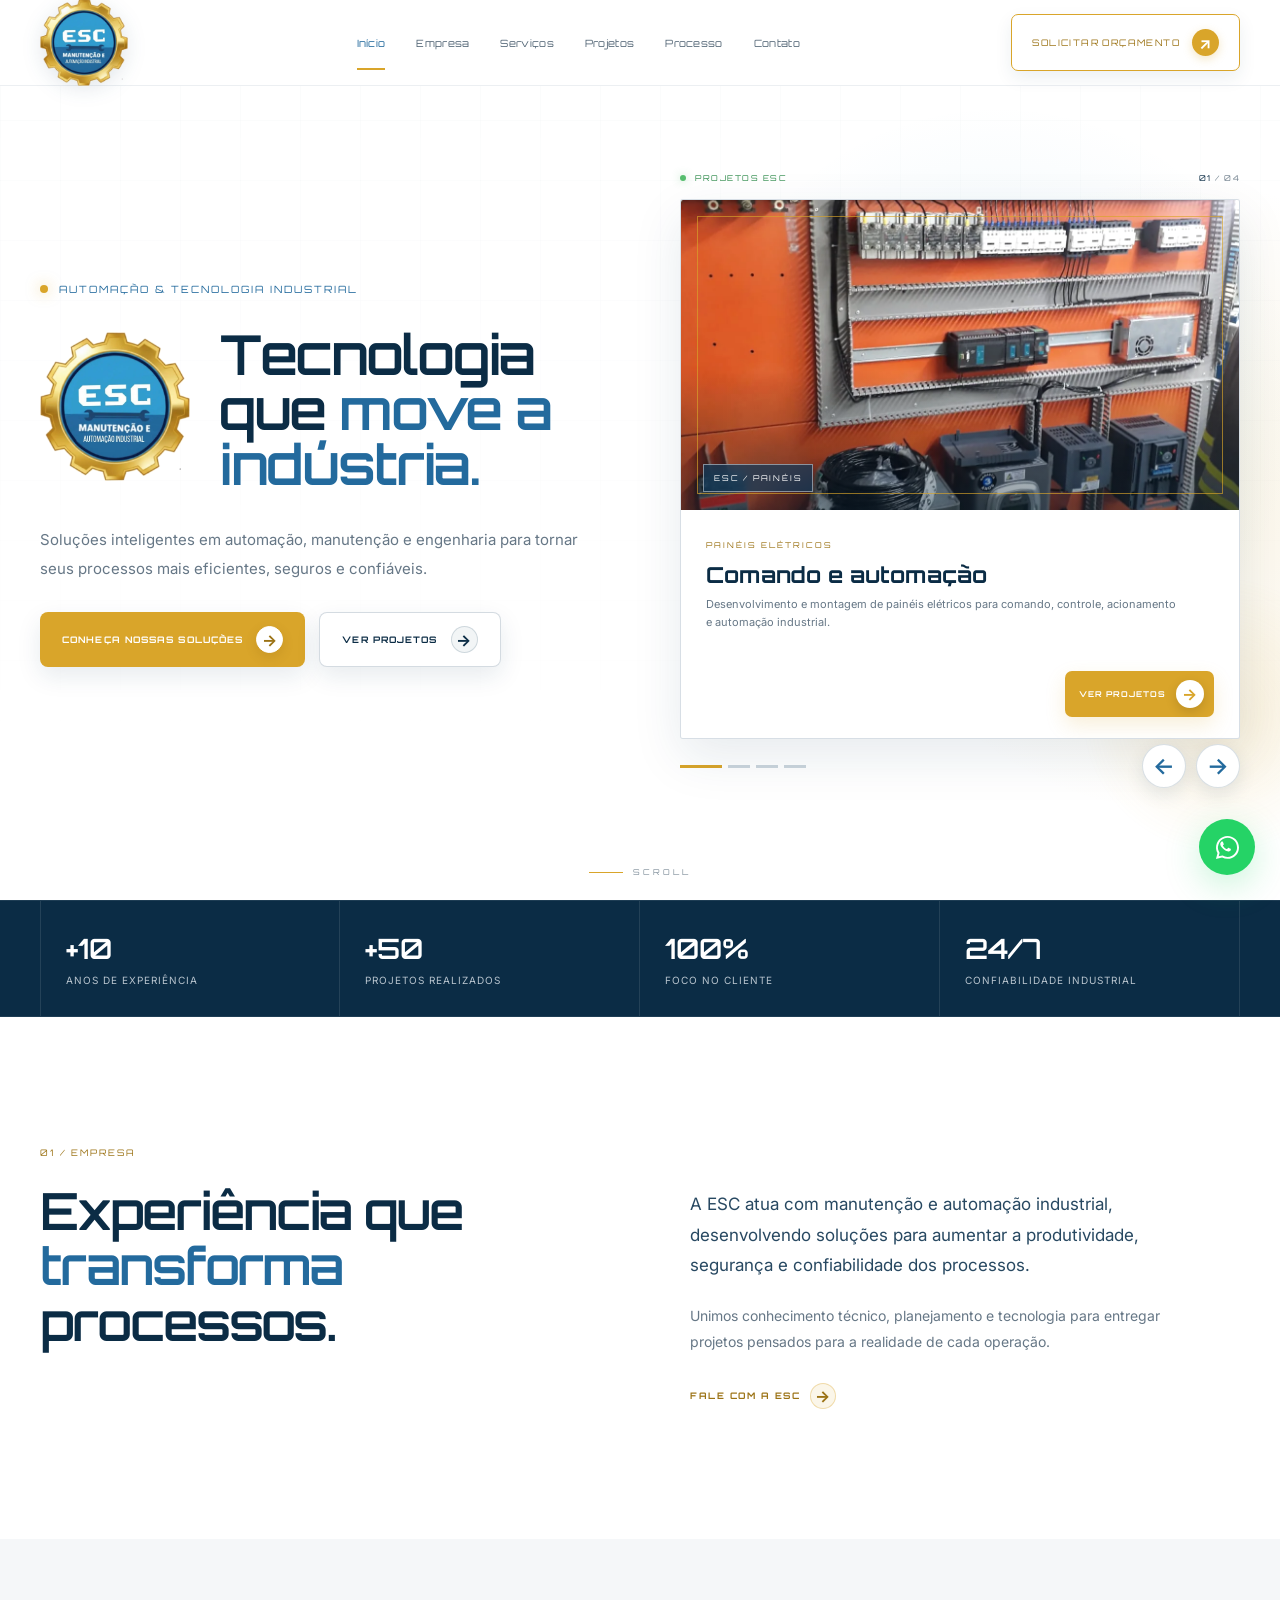
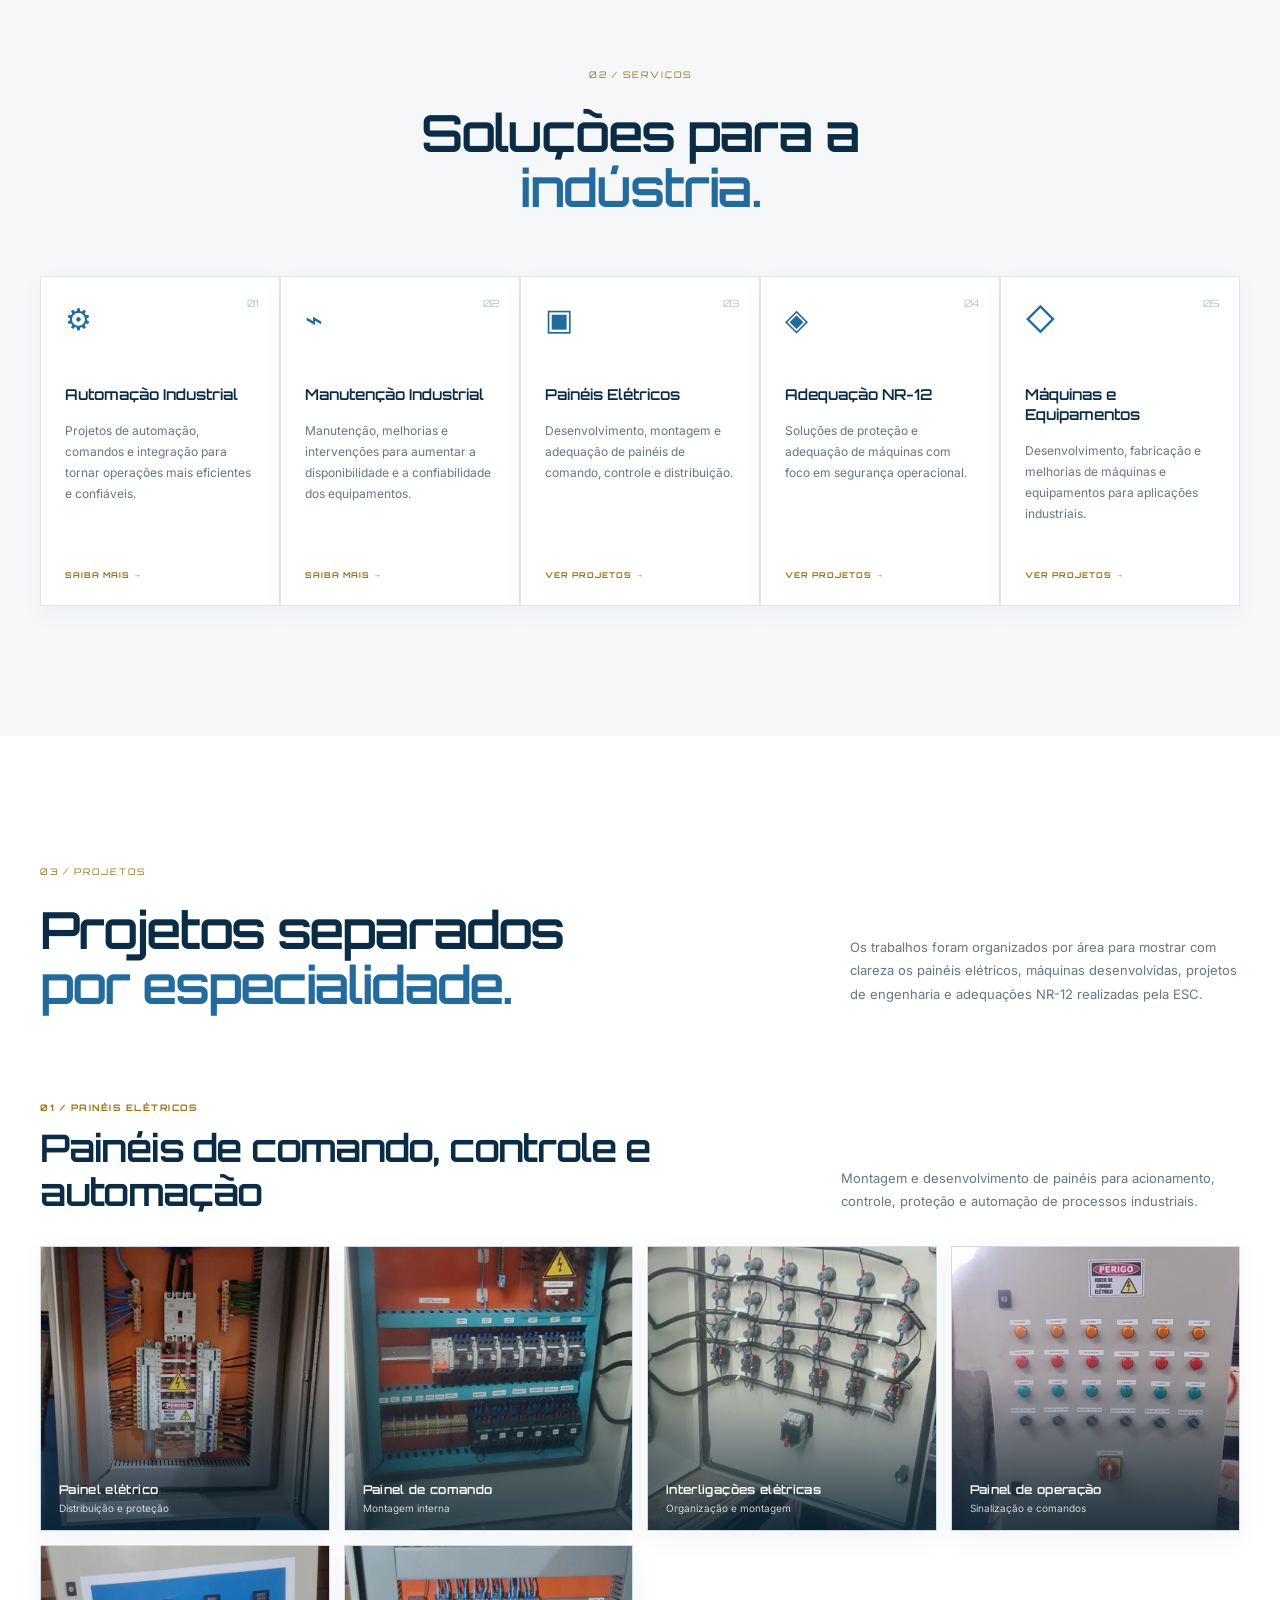
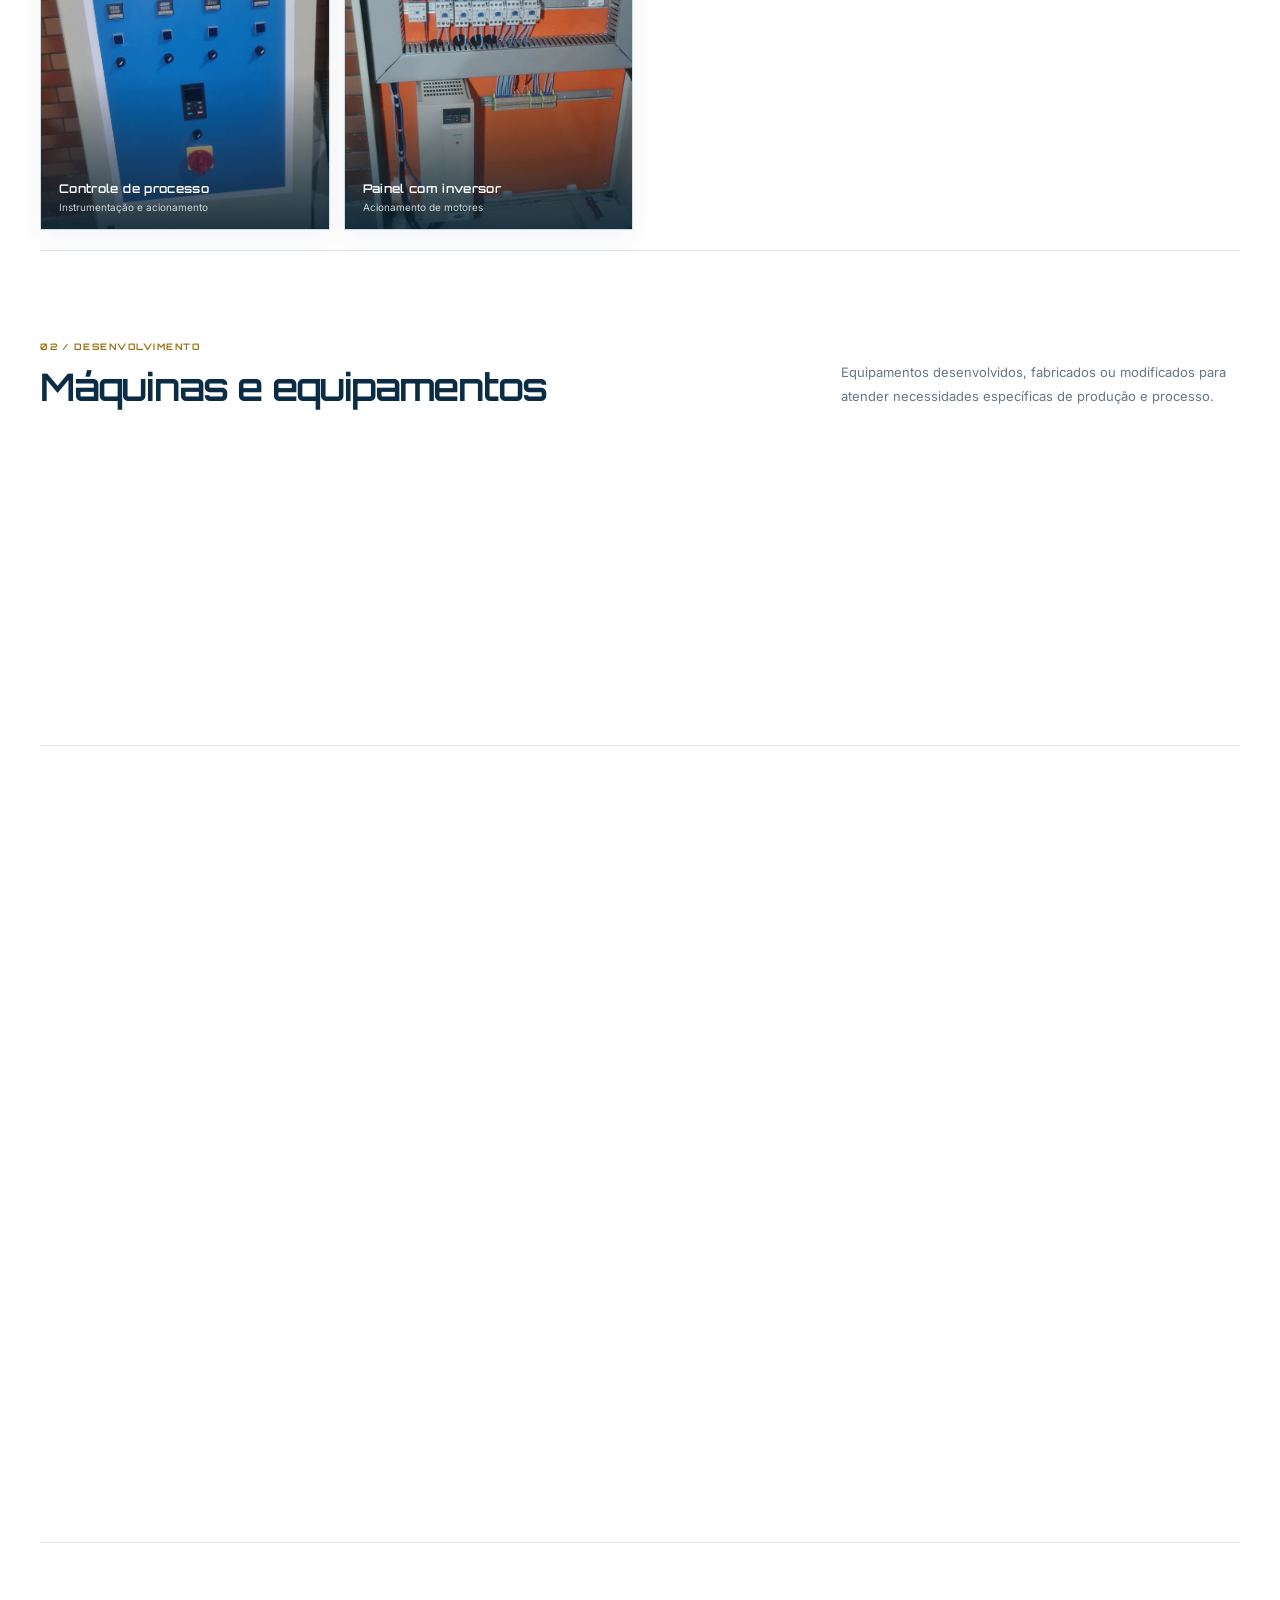
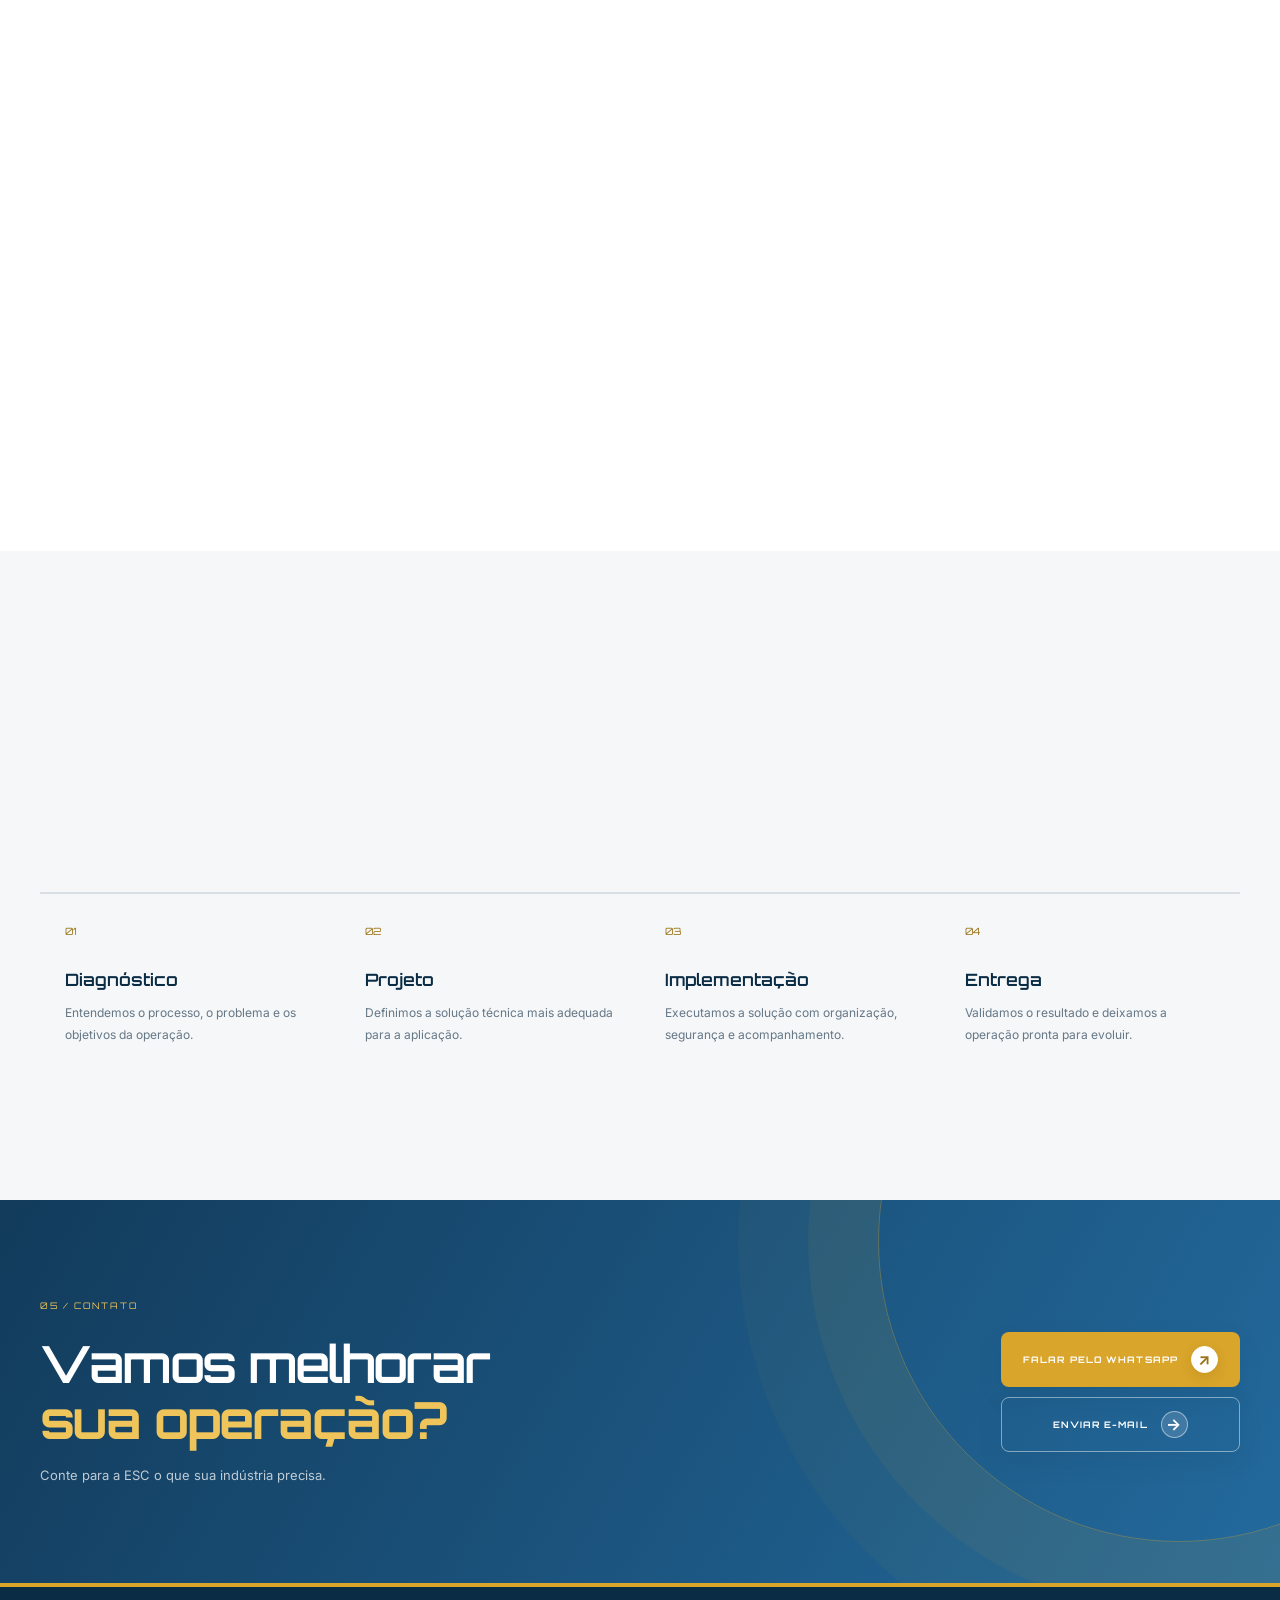
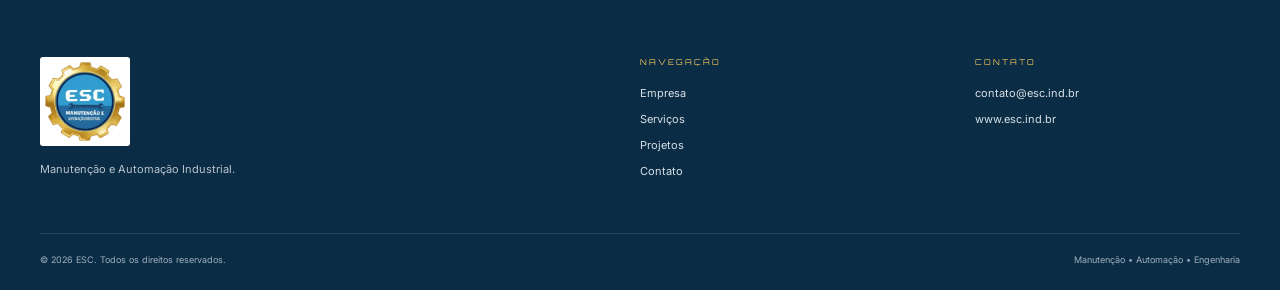
==== commit e0b36173: "Corrige header mobile e icone WhatsApp" ====
--- a/index.html
+++ b/index.html
@@ -9,7 +9,7 @@
     <link rel="preconnect" href="https://fonts.googleapis.com">
     <link rel="preconnect" href="https://fonts.gstatic.com" crossorigin>
     <link href="https://fonts.googleapis.com/css2?family=Inter:wght@400;500;600;700&family=Montserrat:wght@500;600;700;800&family=Orbitron:wght@500;600;700&family=Space+Grotesk:wght@400;500;600;700&display=swap" rel="stylesheet">
-    <link rel="stylesheet" href="style.css?v=20260816-2147">
+    <link rel="stylesheet" href="style.css?v=20260816-2151">
 </head>
 <body>
     <header class="header" id="header">
@@ -266,7 +266,7 @@
         <div class="container copyright"><span>© <span id="year"></span> ESC. Todos os direitos reservados.</span><span>Manutenção • Automação • Engenharia</span></div>
     </footer>
 
-    <a class="whatsapp" href="https://wa.me/5511999999999" target="_blank" rel="noopener" aria-label="Falar pelo WhatsApp">⌕</a>
-    <script src="script.js?v=20260816-2147"></script>
+    <a class="whatsapp" href="https://wa.me/5511999999999" target="_blank" rel="noopener" aria-label="Falar pelo WhatsApp"><svg viewBox="0 0 32 32" aria-hidden="true" focusable="false"><path fill="currentColor" d="M19.11 17.25c-.29-.15-1.7-.84-1.96-.94-.26-.1-.45-.15-.64.15-.19.29-.74.94-.91 1.13-.17.19-.34.22-.63.07-.29-.15-1.23-.45-2.34-1.45-.86-.77-1.45-1.72-1.62-2.01-.17-.29-.02-.45.13-.59.13-.13.29-.34.44-.51.15-.17.19-.29.29-.49.1-.19.05-.37-.02-.51-.07-.15-.64-1.55-.88-2.12-.23-.56-.47-.48-.64-.49h-.55c-.19 0-.51.07-.77.37-.26.29-1.01.99-1.01 2.41s1.03 2.79 1.18 2.98c.15.19 2.03 3.1 4.92 4.35.69.3 1.22.47 1.64.6.69.22 1.32.19 1.82.12.56-.08 1.7-.7 1.94-1.37.24-.67.24-1.25.17-1.37-.07-.12-.26-.19-.55-.34z"/><path fill="currentColor" d="M16.03 3.2c-6.99 0-12.67 5.68-12.67 12.67 0 2.23.58 4.4 1.68 6.31L3.25 28.8l6.77-1.78a12.61 12.61 0 0 0 6.01 1.53h.01c6.99 0 12.67-5.68 12.67-12.67S23.02 3.2 16.03 3.2zm0 23.21h-.01a10.5 10.5 0 0 1-5.36-1.47l-.38-.23-4.02 1.05 1.07-3.92-.25-.4a10.5 10.5 0 1 1 8.95 4.97z"/></svg></a>
+    <script src="script.js?v=20260816-2151"></script>
 </body>
 </html>
--- a/style.css
+++ b/style.css
@@ -2926,3 +2926,47 @@
         font-size: 24px;
     }
 }
+
+
+/* =========================================
+   AJUSTE MOBILE — HEADER E WHATSAPP
+   Mantém o botão de orçamento fora do header em telas pequenas
+   para não comprimir logo/menu, e usa o ícone oficial do WhatsApp.
+========================================= */
+.whatsapp svg {
+    width: 29px;
+    height: 29px;
+    display: block;
+}
+
+@media (max-width: 820px) {
+    .header-button {
+        display: none !important;
+    }
+
+    .nav {
+        grid-template-columns: auto 1fr auto;
+    }
+
+    .logo-link {
+        justify-self: start;
+    }
+
+    .menu-toggle {
+        justify-self: end;
+    }
+}
+
+@media (max-width: 480px) {
+    .whatsapp {
+        width: 54px;
+        height: 54px;
+        right: 18px;
+        bottom: 18px;
+    }
+
+    .whatsapp svg {
+        width: 28px;
+        height: 28px;
+    }
+}
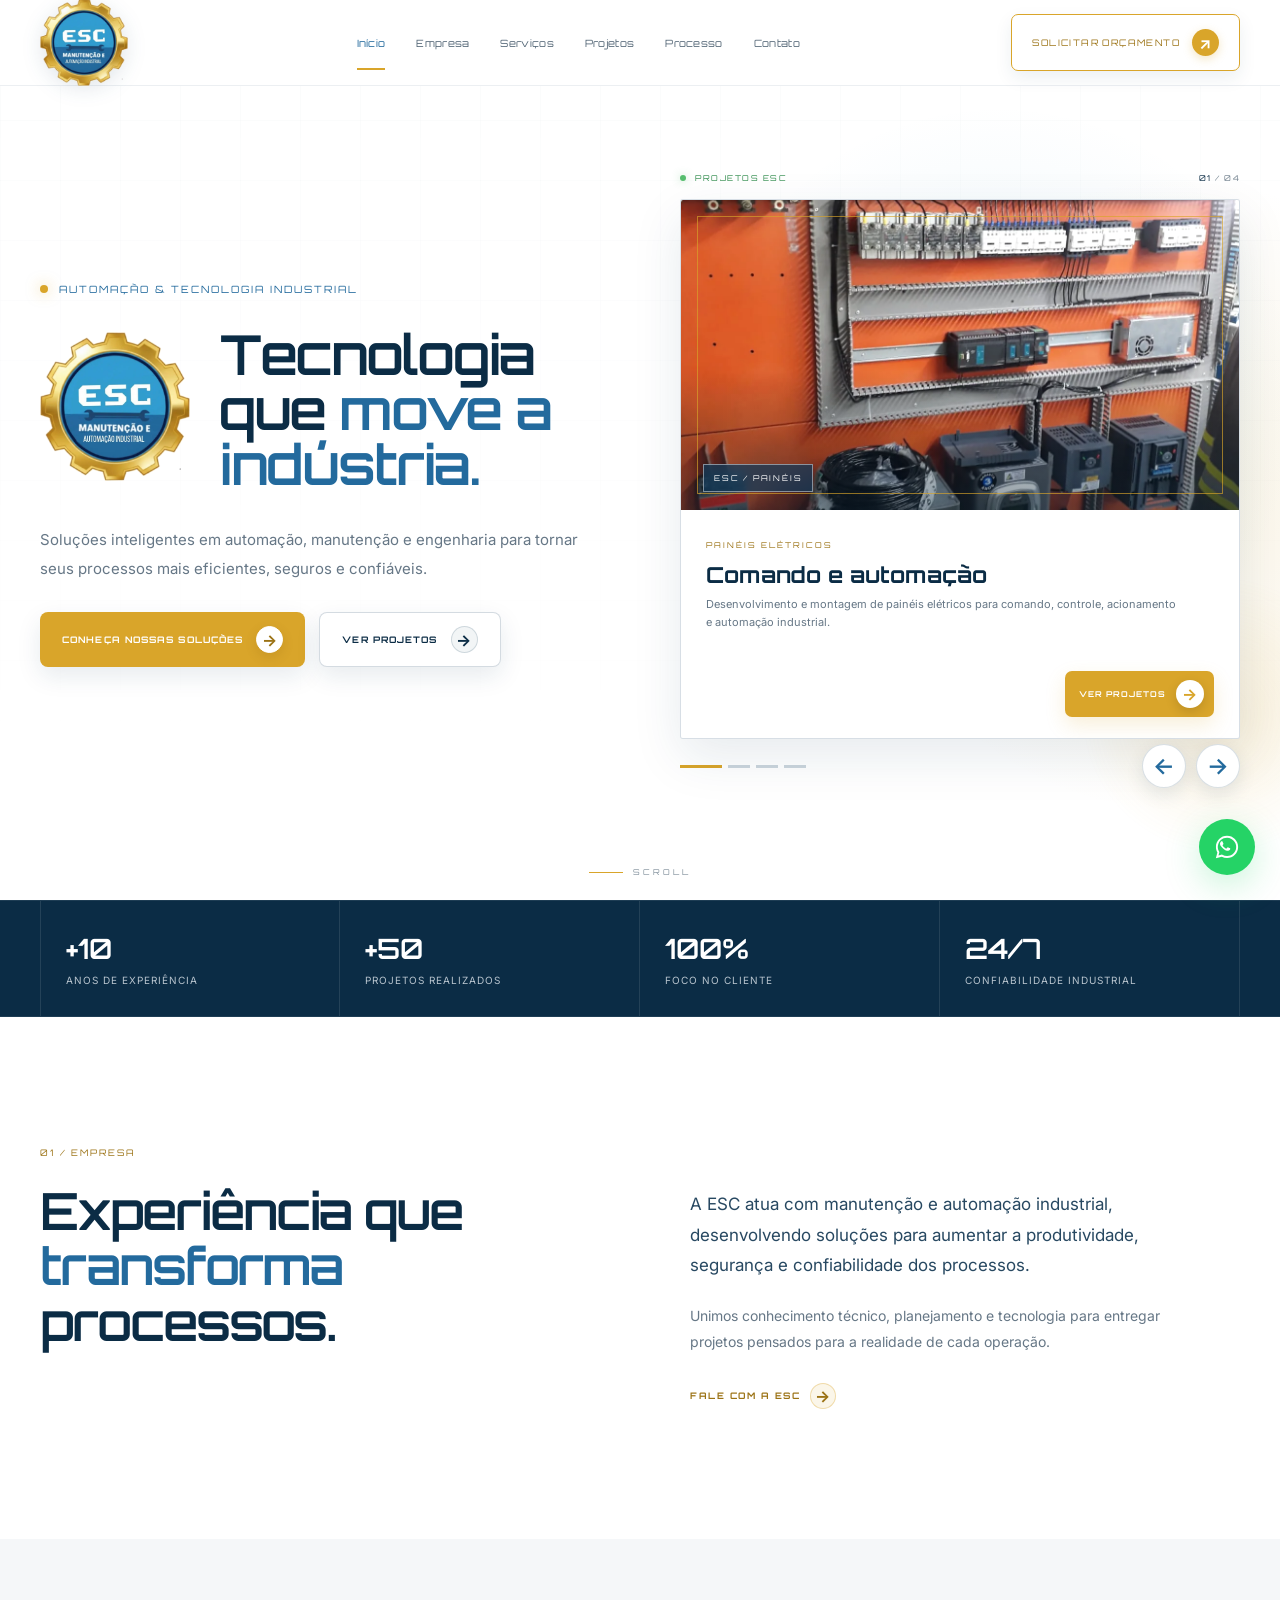
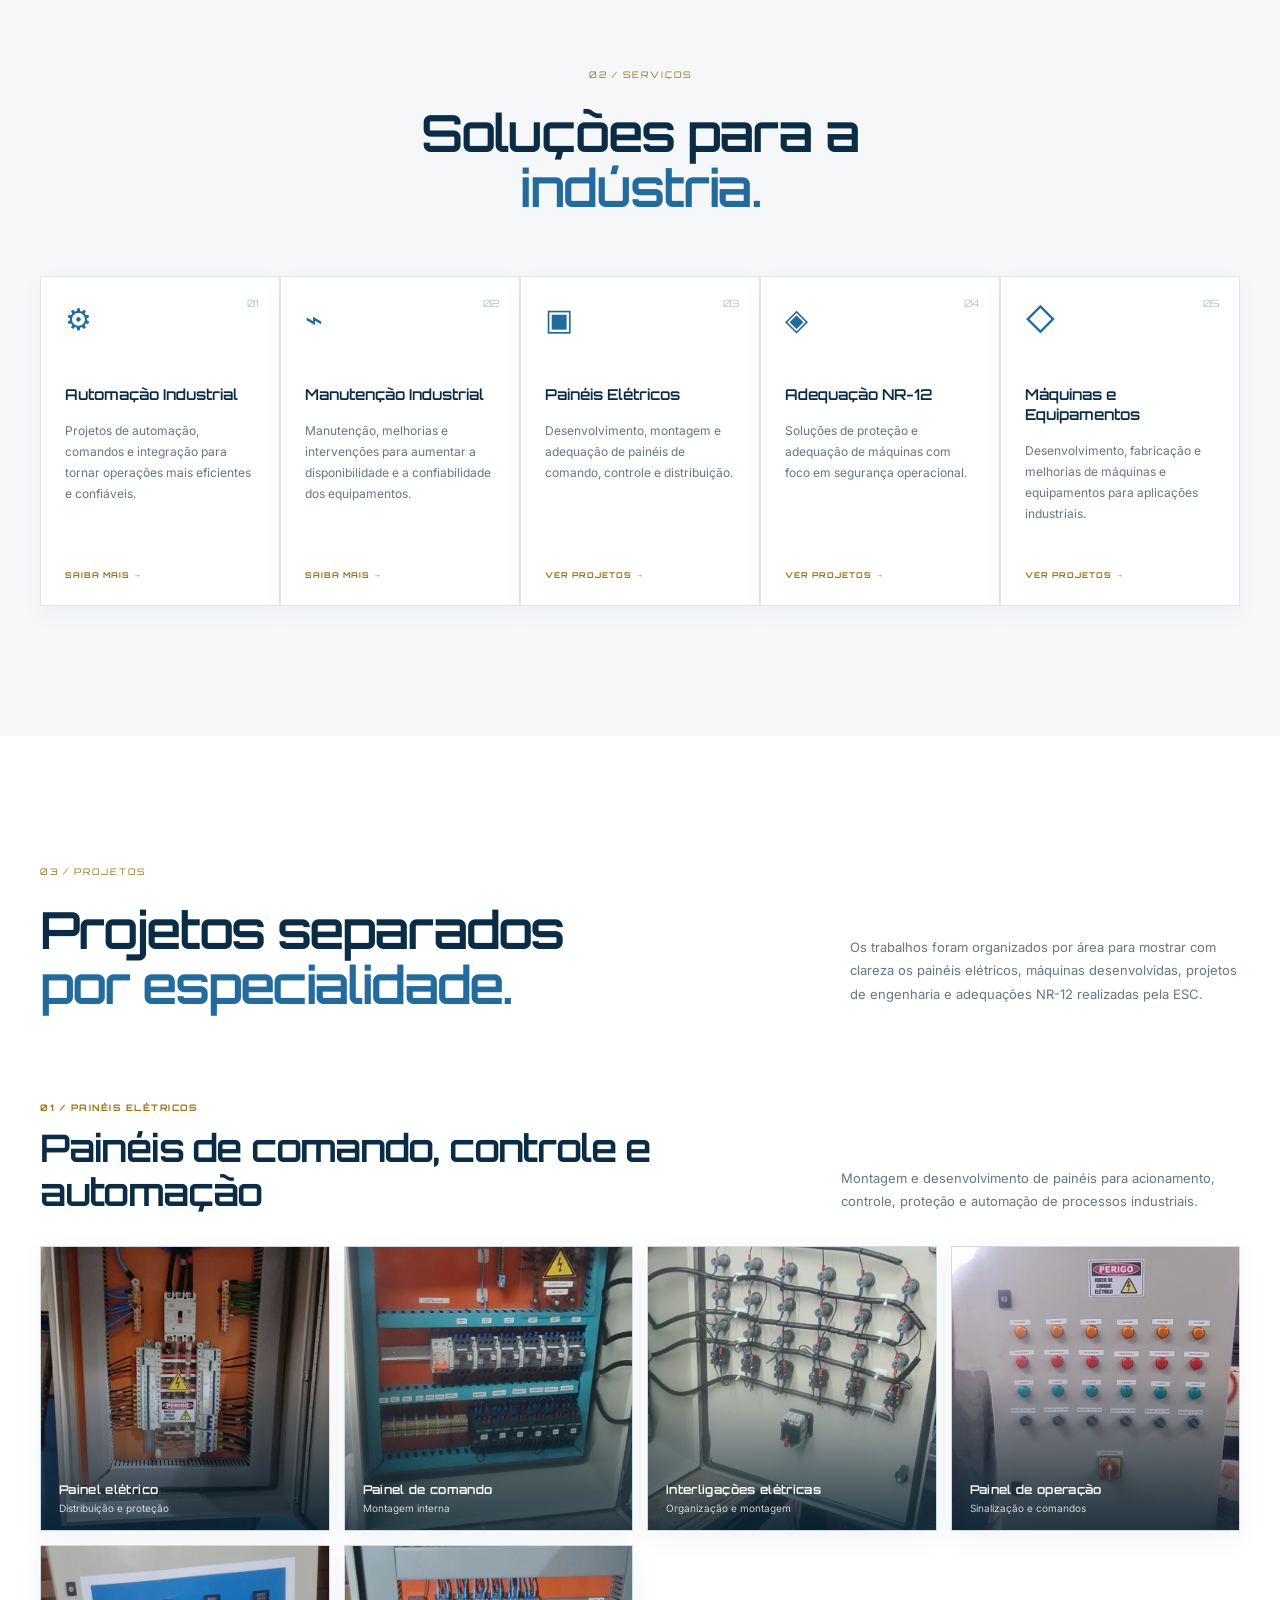
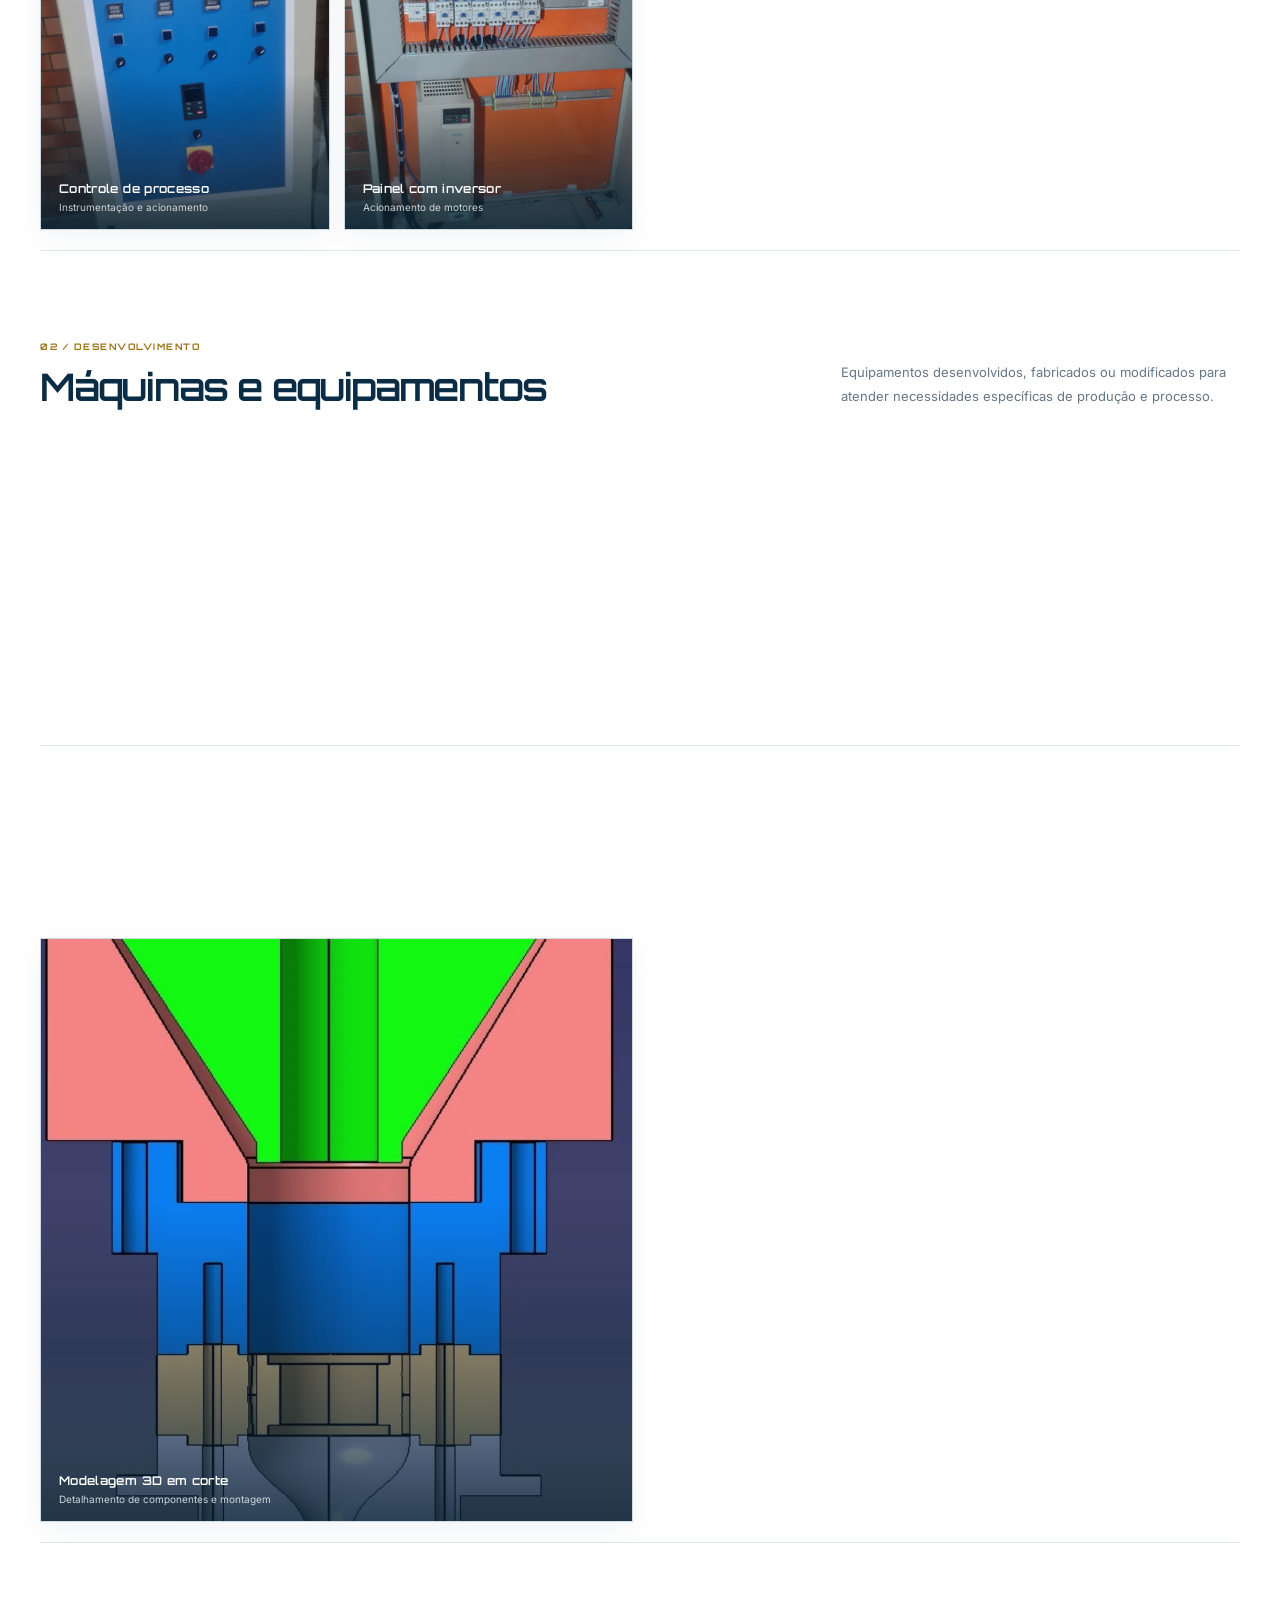
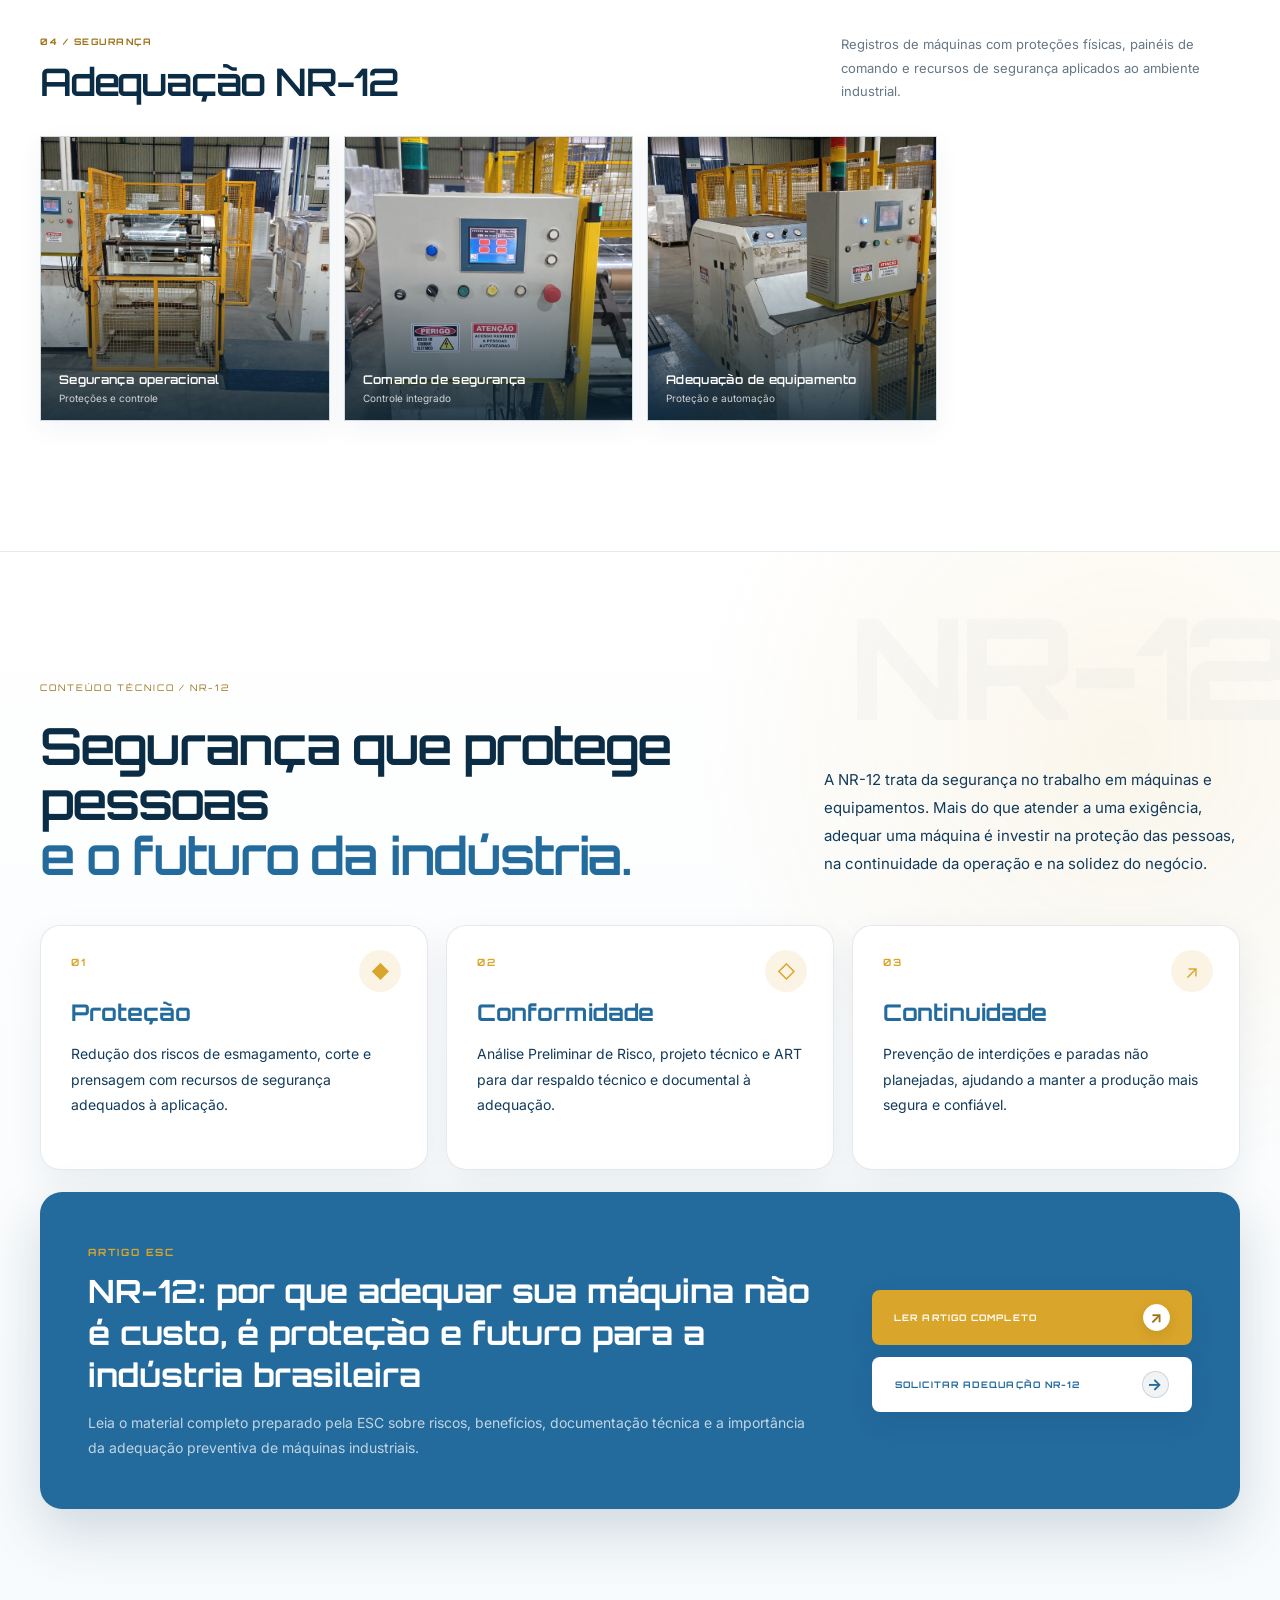
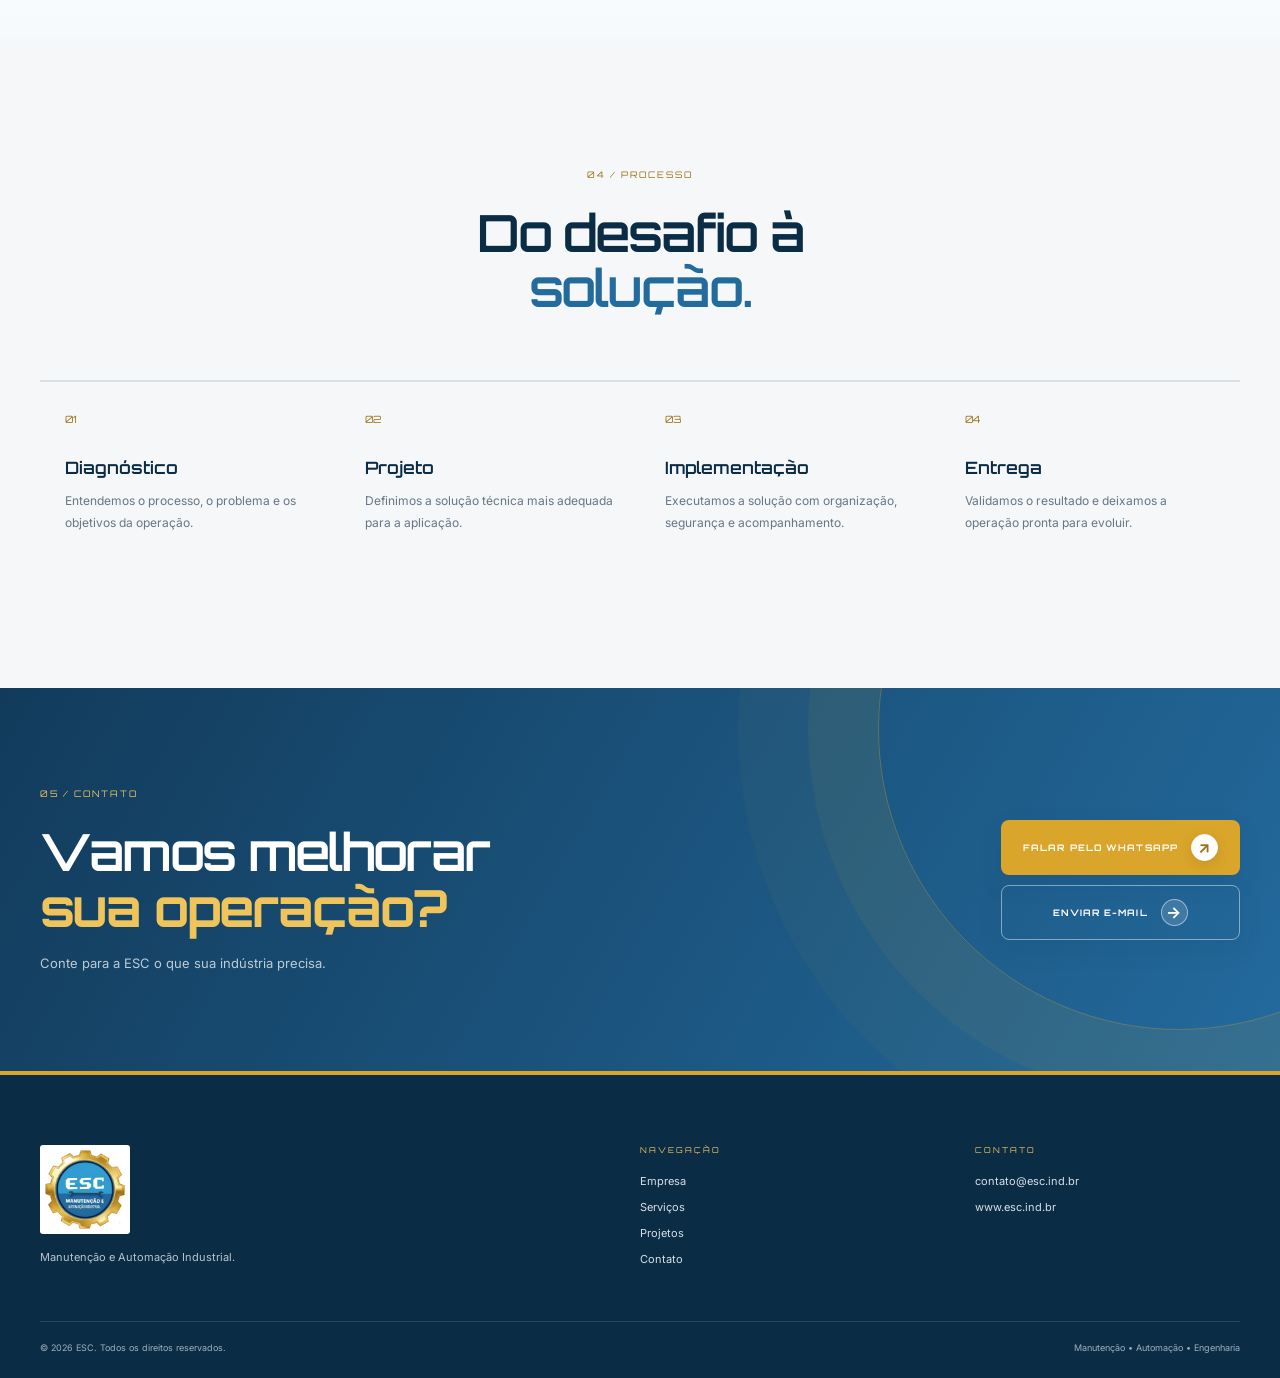
==== commit 4921dea9: "Corrige botoes da secao NR12" ====
--- a/index.html
+++ b/index.html
@@ -9,7 +9,7 @@
     <link rel="preconnect" href="https://fonts.googleapis.com">
     <link rel="preconnect" href="https://fonts.gstatic.com" crossorigin>
     <link href="https://fonts.googleapis.com/css2?family=Inter:wght@400;500;600;700&family=Montserrat:wght@500;600;700;800&family=Orbitron:wght@500;600;700&family=Space+Grotesk:wght@400;500;600;700&display=swap" rel="stylesheet">
-    <link rel="stylesheet" href="style.css?v=20260816-2151">
+    <link rel="stylesheet" href="style.css?v=20260816-2212">
 </head>
 <body>
     <header class="header" id="header">
@@ -237,6 +237,55 @@
             </div>
         </section>
 
+
+
+        <section class="section nr12-content" id="conteudo-nr12">
+            <div class="container">
+                <div class="nr12-content-header reveal">
+                    <div class="section-heading">
+                        <span class="section-number">CONTEÚDO TÉCNICO / NR-12</span>
+                        <h2>Segurança que protege pessoas<br><strong>e o futuro da indústria.</strong></h2>
+                    </div>
+                    <p>A NR-12 trata da segurança no trabalho em máquinas e equipamentos. Mais do que atender a uma exigência, adequar uma máquina é investir na proteção das pessoas, na continuidade da operação e na solidez do negócio.</p>
+                </div>
+
+                <div class="nr12-benefits">
+                    <article class="nr12-benefit-card reveal">
+                        <span class="nr12-benefit-index">01</span>
+                        <div class="nr12-benefit-icon" aria-hidden="true">◆</div>
+                        <h3>Proteção</h3>
+                        <p>Redução dos riscos de esmagamento, corte e prensagem com recursos de segurança adequados à aplicação.</p>
+                    </article>
+
+                    <article class="nr12-benefit-card reveal">
+                        <span class="nr12-benefit-index">02</span>
+                        <div class="nr12-benefit-icon" aria-hidden="true">◇</div>
+                        <h3>Conformidade</h3>
+                        <p>Análise Preliminar de Risco, projeto técnico e ART para dar respaldo técnico e documental à adequação.</p>
+                    </article>
+
+                    <article class="nr12-benefit-card reveal">
+                        <span class="nr12-benefit-index">03</span>
+                        <div class="nr12-benefit-icon" aria-hidden="true">↗</div>
+                        <h3>Continuidade</h3>
+                        <p>Prevenção de interdições e paradas não planejadas, ajudando a manter a produção mais segura e confiável.</p>
+                    </article>
+                </div>
+
+                <div class="nr12-article-box reveal">
+                    <div class="nr12-article-copy">
+                        <span class="nr12-article-label">ARTIGO ESC</span>
+                        <h3>NR-12: por que adequar sua máquina não é custo, é proteção e futuro para a indústria brasileira</h3>
+                        <p>Leia o material completo preparado pela ESC sobre riscos, benefícios, documentação técnica e a importância da adequação preventiva de máquinas industriais.</p>
+                    </div>
+                    <div class="nr12-article-actions">
+                        <a class="button button-primary nr12-pdf-button" href="assets/documentos/artigo-importancia-nr12.pdf" target="_blank" rel="noopener">LER ARTIGO COMPLETO <span>↗</span></a>
+                        <a class="button button-light nr12-contact-button" href="https://wa.me/5511999999999" target="_blank" rel="noopener">SOLICITAR ADEQUAÇÃO NR-12 <span>→</span></a>
+                    </div>
+                </div>
+            </div>
+        </section>
+
         <section class="section process" id="processo">
             <div class="container">
                 <div class="section-heading centered reveal"><span class="section-number">04 / PROCESSO</span><h2>Do desafio à<br><strong>solução.</strong></h2></div>
@@ -267,6 +316,6 @@
     </footer>
 
     <a class="whatsapp" href="https://wa.me/5511999999999" target="_blank" rel="noopener" aria-label="Falar pelo WhatsApp"><svg viewBox="0 0 32 32" aria-hidden="true" focusable="false"><path fill="currentColor" d="M19.11 17.25c-.29-.15-1.7-.84-1.96-.94-.26-.1-.45-.15-.64.15-.19.29-.74.94-.91 1.13-.17.19-.34.22-.63.07-.29-.15-1.23-.45-2.34-1.45-.86-.77-1.45-1.72-1.62-2.01-.17-.29-.02-.45.13-.59.13-.13.29-.34.44-.51.15-.17.19-.29.29-.49.1-.19.05-.37-.02-.51-.07-.15-.64-1.55-.88-2.12-.23-.56-.47-.48-.64-.49h-.55c-.19 0-.51.07-.77.37-.26.29-1.01.99-1.01 2.41s1.03 2.79 1.18 2.98c.15.19 2.03 3.1 4.92 4.35.69.3 1.22.47 1.64.6.69.22 1.32.19 1.82.12.56-.08 1.7-.7 1.94-1.37.24-.67.24-1.25.17-1.37-.07-.12-.26-.19-.55-.34z"/><path fill="currentColor" d="M16.03 3.2c-6.99 0-12.67 5.68-12.67 12.67 0 2.23.58 4.4 1.68 6.31L3.25 28.8l6.77-1.78a12.61 12.61 0 0 0 6.01 1.53h.01c6.99 0 12.67-5.68 12.67-12.67S23.02 3.2 16.03 3.2zm0 23.21h-.01a10.5 10.5 0 0 1-5.36-1.47l-.38-.23-4.02 1.05 1.07-3.92-.25-.4a10.5 10.5 0 1 1 8.95 4.97z"/></svg></a>
-    <script src="script.js?v=20260816-2151"></script>
+    <script src="script.js?v=20260816-2212"></script>
 </body>
 </html>
--- a/style.css
+++ b/style.css
@@ -2970,3 +2970,352 @@
         height: 28px;
     }
 }
+
+
+/* =========================================
+   CONTEÚDO TÉCNICO — NR-12
+========================================= */
+.nr12-content {
+    position: relative;
+    overflow: hidden;
+    background:
+        radial-gradient(circle at 88% 18%, rgba(217,165,42,.09), transparent 30%),
+        linear-gradient(180deg, #ffffff 0%, #f7fafc 100%);
+    border-top: 1px solid rgba(18,59,91,.08);
+}
+
+.nr12-content::before {
+    content: "NR-12";
+    position: absolute;
+    right: -12px;
+    top: 26px;
+    font-family: "Orbitron", "Inter", sans-serif;
+    font-size: clamp(76px, 11vw, 170px);
+    font-weight: 800;
+    letter-spacing: -.05em;
+    color: rgba(18,59,91,.025);
+    pointer-events: none;
+    user-select: none;
+}
+
+.nr12-content-header {
+    position: relative;
+    z-index: 1;
+    display: grid;
+    grid-template-columns: minmax(0, 1.25fr) minmax(280px, .75fr);
+    gap: clamp(36px, 7vw, 100px);
+    align-items: end;
+    margin-bottom: 42px;
+}
+
+.nr12-content-header > p {
+    margin: 0 0 6px;
+    color: var(--text);
+    font-size: 15px;
+    line-height: 1.85;
+    max-width: 540px;
+}
+
+.nr12-benefits {
+    position: relative;
+    z-index: 1;
+    display: grid;
+    grid-template-columns: repeat(3, minmax(0, 1fr));
+    gap: 18px;
+    margin-bottom: 22px;
+}
+
+.nr12-benefit-card {
+    position: relative;
+    min-height: 245px;
+    padding: 30px;
+    overflow: hidden;
+    background: rgba(255,255,255,.94);
+    border: 1px solid rgba(18,59,91,.11);
+    border-radius: 20px;
+    box-shadow: 0 12px 35px rgba(18,59,91,.07);
+    transition: transform .25s ease, box-shadow .25s ease, border-color .25s ease;
+}
+
+.nr12-benefit-card:hover {
+    transform: translateY(-5px);
+    border-color: rgba(217,165,42,.42);
+    box-shadow: 0 18px 42px rgba(18,59,91,.11);
+}
+
+.nr12-benefit-index {
+    display: block;
+    margin-bottom: 30px;
+    color: var(--gold);
+    font-family: "Orbitron", "Inter", sans-serif;
+    font-size: 10px;
+    font-weight: 700;
+    letter-spacing: .18em;
+}
+
+.nr12-benefit-icon {
+    position: absolute;
+    top: 24px;
+    right: 26px;
+    display: flex;
+    align-items: center;
+    justify-content: center;
+    width: 42px;
+    height: 42px;
+    border-radius: 50%;
+    background: rgba(217,165,42,.12);
+    color: var(--gold);
+    font-size: 18px;
+}
+
+.nr12-benefit-card h3 {
+    margin: 0 0 14px;
+    color: var(--blue-dark);
+    font-family: "Orbitron", "Inter", sans-serif;
+    font-size: clamp(18px, 2vw, 23px);
+}
+
+.nr12-benefit-card p {
+    margin: 0;
+    color: var(--text);
+    font-size: 14px;
+    line-height: 1.8;
+}
+
+.nr12-article-box {
+    position: relative;
+    z-index: 1;
+    display: grid;
+    grid-template-columns: minmax(0, 1fr) auto;
+    gap: 40px;
+    align-items: center;
+    padding: clamp(28px, 4vw, 48px);
+    border-radius: 22px;
+    background: var(--blue-dark);
+    box-shadow: 0 22px 55px rgba(18,59,91,.18);
+}
+
+.nr12-article-copy {
+    max-width: 760px;
+}
+
+.nr12-article-label {
+    display: inline-block;
+    margin-bottom: 13px;
+    color: var(--gold);
+    font-family: "Orbitron", "Inter", sans-serif;
+    font-size: 10px;
+    font-weight: 700;
+    letter-spacing: .18em;
+}
+
+.nr12-article-copy h3 {
+    margin: 0 0 14px;
+    color: #fff;
+    font-family: "Orbitron", "Inter", sans-serif;
+    font-size: clamp(21px, 2.5vw, 32px);
+    line-height: 1.3;
+}
+
+.nr12-article-copy p {
+    margin: 0;
+    max-width: 720px;
+    color: rgba(255,255,255,.72);
+    font-size: 14px;
+    line-height: 1.8;
+}
+
+.nr12-article-actions {
+    display: flex;
+    flex-direction: column;
+    align-items: stretch;
+    gap: 12px;
+    min-width: 285px;
+}
+
+.nr12-article-actions .button {
+    width: 100%;
+    justify-content: space-between;
+    white-space: nowrap;
+}
+
+.nr12-contact-button {
+    background: #fff;
+}
+
+@media (max-width: 980px) {
+    .nr12-content-header {
+        grid-template-columns: 1fr;
+        gap: 20px;
+    }
+
+    .nr12-content-header > p {
+        max-width: 720px;
+    }
+
+    .nr12-article-box {
+        grid-template-columns: 1fr;
+    }
+
+    .nr12-article-actions {
+        min-width: 0;
+        flex-direction: row;
+        flex-wrap: wrap;
+    }
+
+    .nr12-article-actions .button {
+        width: auto;
+        flex: 1 1 280px;
+    }
+}
+
+@media (max-width: 760px) {
+    .nr12-benefits {
+        grid-template-columns: 1fr;
+    }
+
+    .nr12-benefit-card {
+        min-height: 0;
+        padding: 26px;
+    }
+
+    .nr12-benefit-index {
+        margin-bottom: 24px;
+    }
+}
+
+@media (max-width: 520px) {
+    .nr12-content::before {
+        top: 60px;
+        font-size: 88px;
+    }
+
+    .nr12-content-header {
+        margin-bottom: 28px;
+    }
+
+    .nr12-content-header > p {
+        font-size: 14px;
+        line-height: 1.75;
+    }
+
+    .nr12-benefits {
+        gap: 14px;
+        margin-bottom: 16px;
+    }
+
+    .nr12-benefit-card {
+        border-radius: 16px;
+    }
+
+    .nr12-article-box {
+        gap: 26px;
+        padding: 26px 20px;
+        border-radius: 18px;
+    }
+
+    .nr12-article-copy h3 {
+        font-size: 20px;
+    }
+
+    .nr12-article-actions {
+        display: grid;
+        grid-template-columns: 1fr;
+    }
+
+    .nr12-article-actions .button {
+        width: 100%;
+        min-width: 0;
+        white-space: normal;
+        text-align: left;
+    }
+}
+
+/* Centralização consistente do ícone do WhatsApp, inclusive no Safari/iOS */
+.whatsapp {
+    display: flex;
+    align-items: center;
+    justify-content: center;
+}
+
+.whatsapp svg {
+    position: static;
+    width: 28px;
+    height: 28px;
+    display: block;
+    margin: 0;
+    flex: 0 0 28px;
+    transform: none;
+}
+
+/* =========================================
+   CORREÇÃO NR-12 — BOTÃO CLARO / SAFARI
+========================================= */
+.nr12-article-box {
+    width: 100%;
+    box-sizing: border-box;
+    grid-template-columns: minmax(0, 1fr) minmax(285px, 320px);
+}
+
+.nr12-article-copy,
+.nr12-article-actions {
+    min-width: 0;
+}
+
+.nr12-contact-button,
+.nr12-article-actions .nr12-contact-button {
+    background: #ffffff;
+    color: var(--blue-dark);
+    border: 1px solid rgba(255,255,255,.78);
+}
+
+.nr12-contact-button span,
+.nr12-article-actions .nr12-contact-button span {
+    color: var(--blue-dark);
+    background: rgba(18,59,91,.06);
+    border-color: rgba(18,59,91,.16);
+}
+
+.nr12-contact-button:hover,
+.nr12-article-actions .nr12-contact-button:hover {
+    background: var(--gold);
+    color: #ffffff;
+    border-color: var(--gold);
+}
+
+.nr12-contact-button:hover span,
+.nr12-article-actions .nr12-contact-button:hover span {
+    color: var(--gold);
+    background: #ffffff;
+    border-color: #ffffff;
+}
+
+@media (max-width: 1100px) {
+    .nr12-article-box {
+        grid-template-columns: 1fr;
+    }
+
+    .nr12-article-actions {
+        width: 100%;
+        min-width: 0;
+        flex-direction: row;
+        flex-wrap: wrap;
+    }
+
+    .nr12-article-actions .button {
+        flex: 1 1 280px;
+        min-width: 0;
+    }
+}
+
+@media (max-width: 620px) {
+    .nr12-article-actions {
+        display: grid;
+        grid-template-columns: 1fr;
+    }
+
+    .nr12-article-actions .button {
+        width: 100%;
+        white-space: normal;
+    }
+}
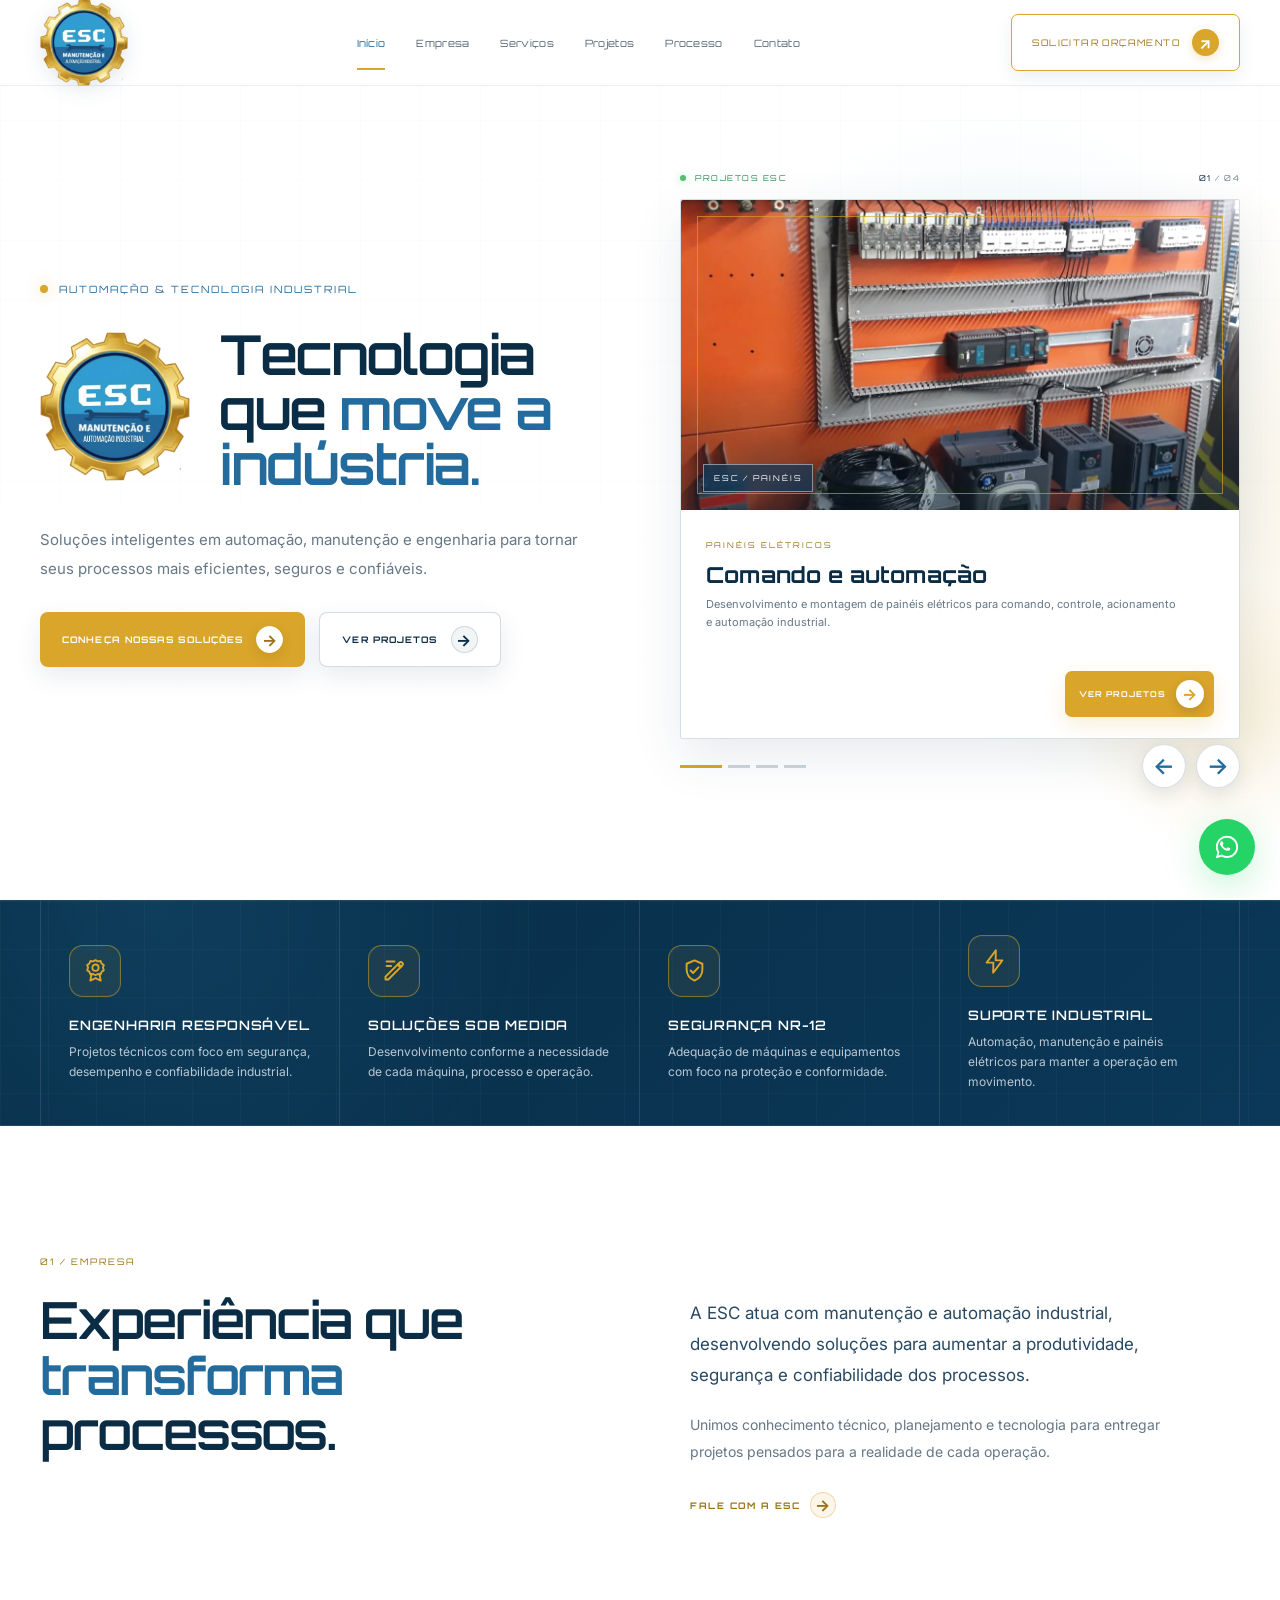
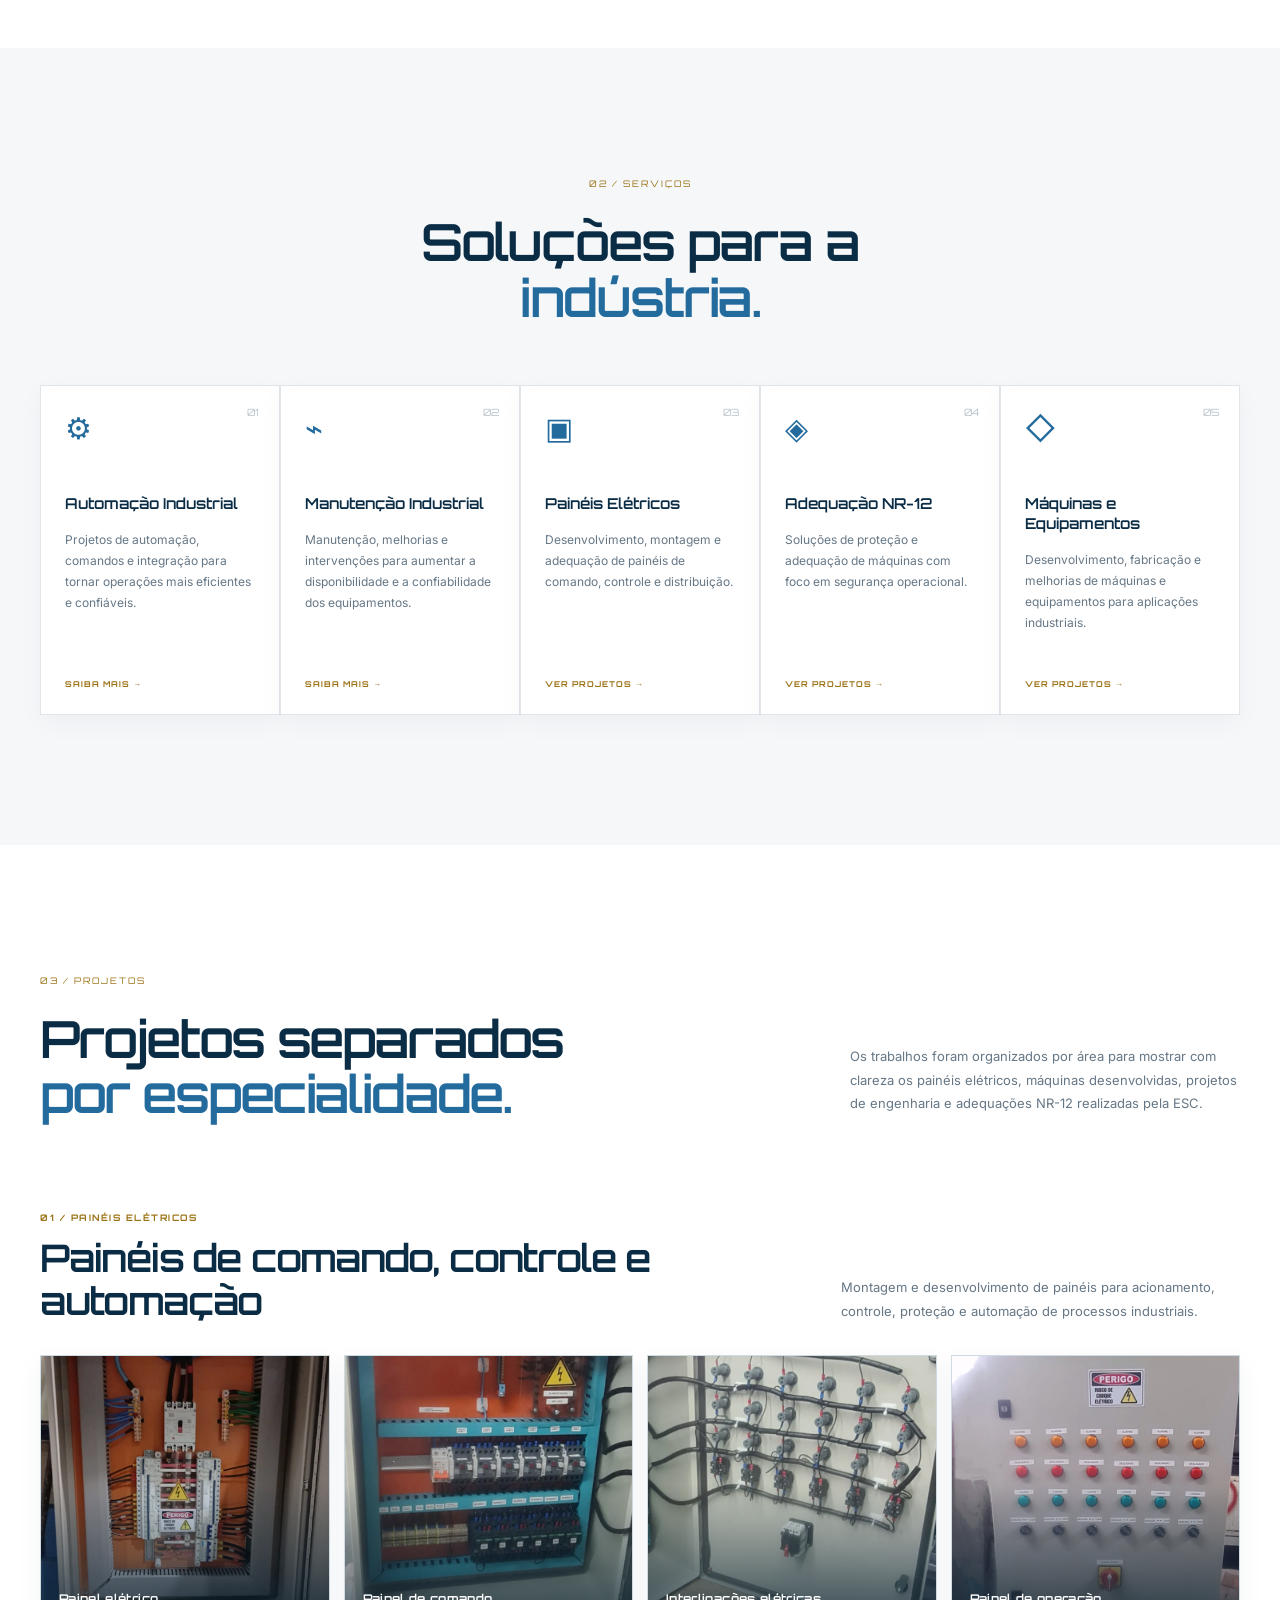
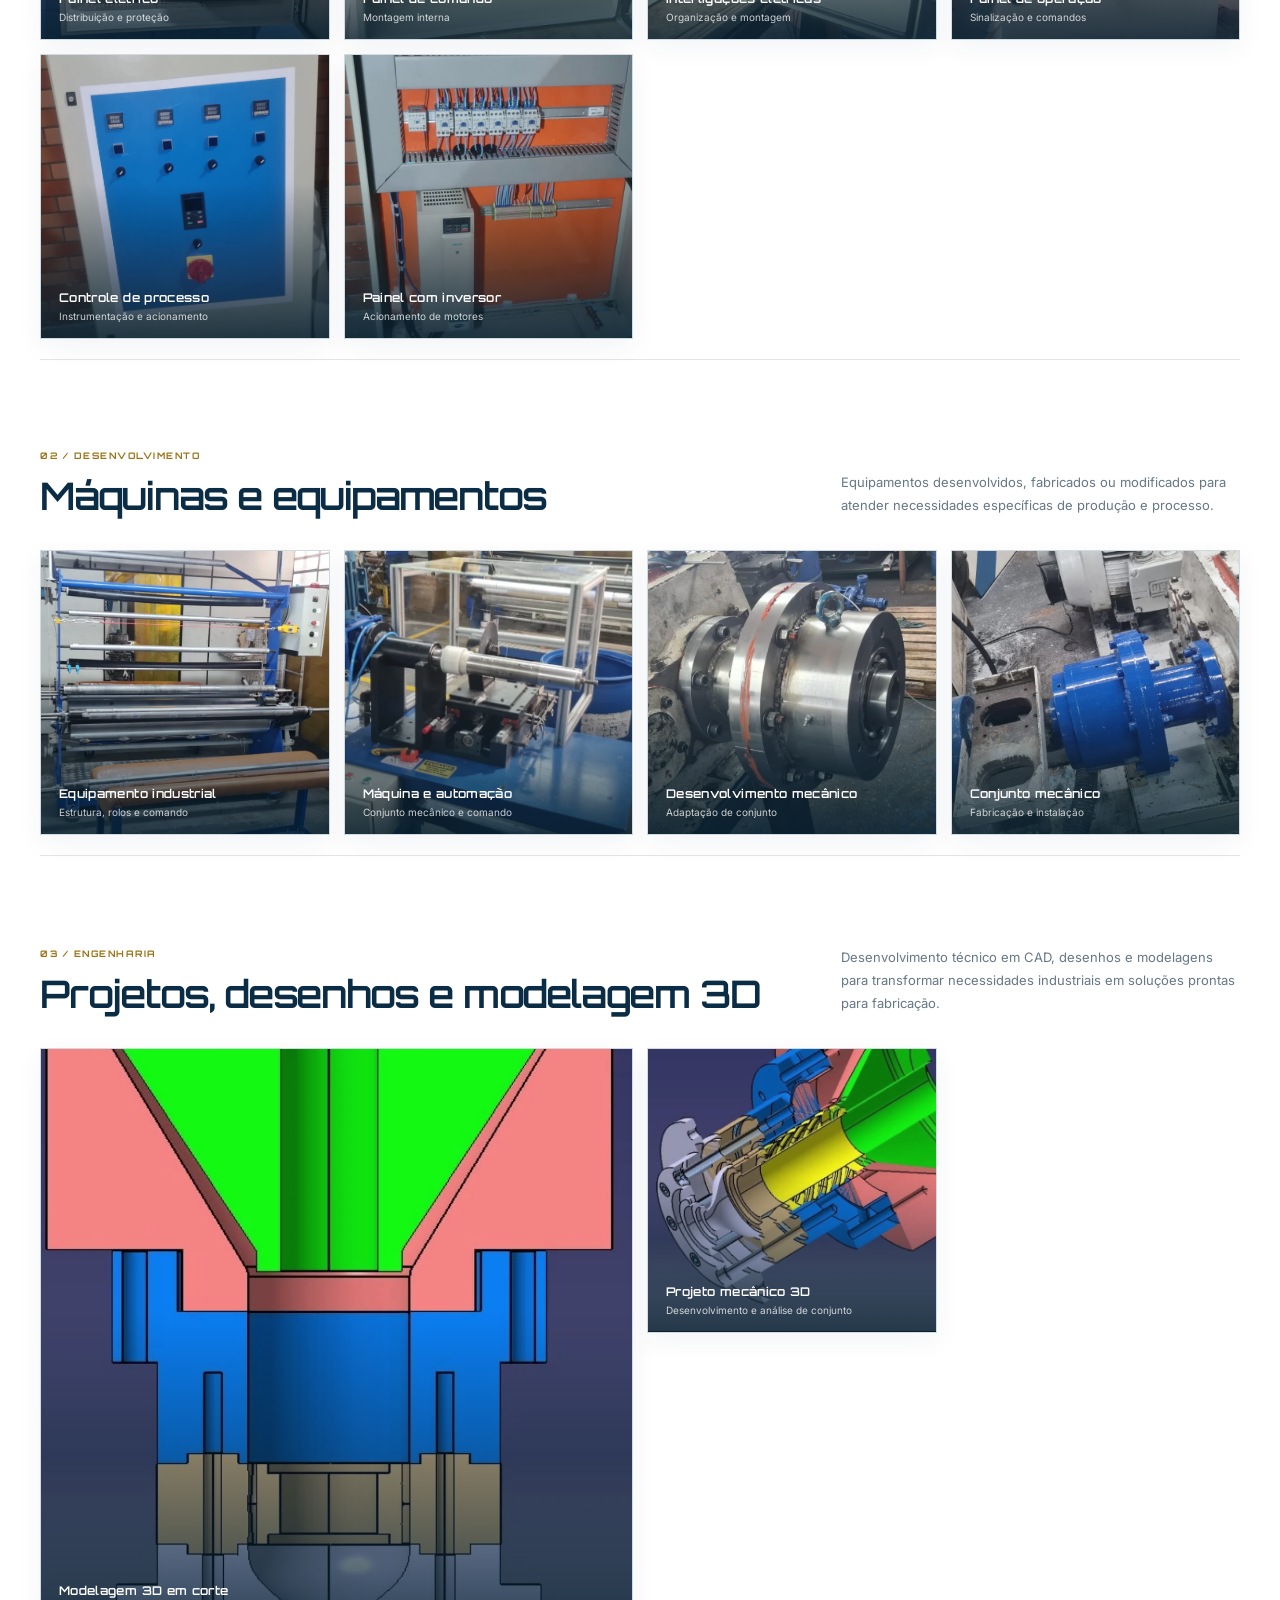
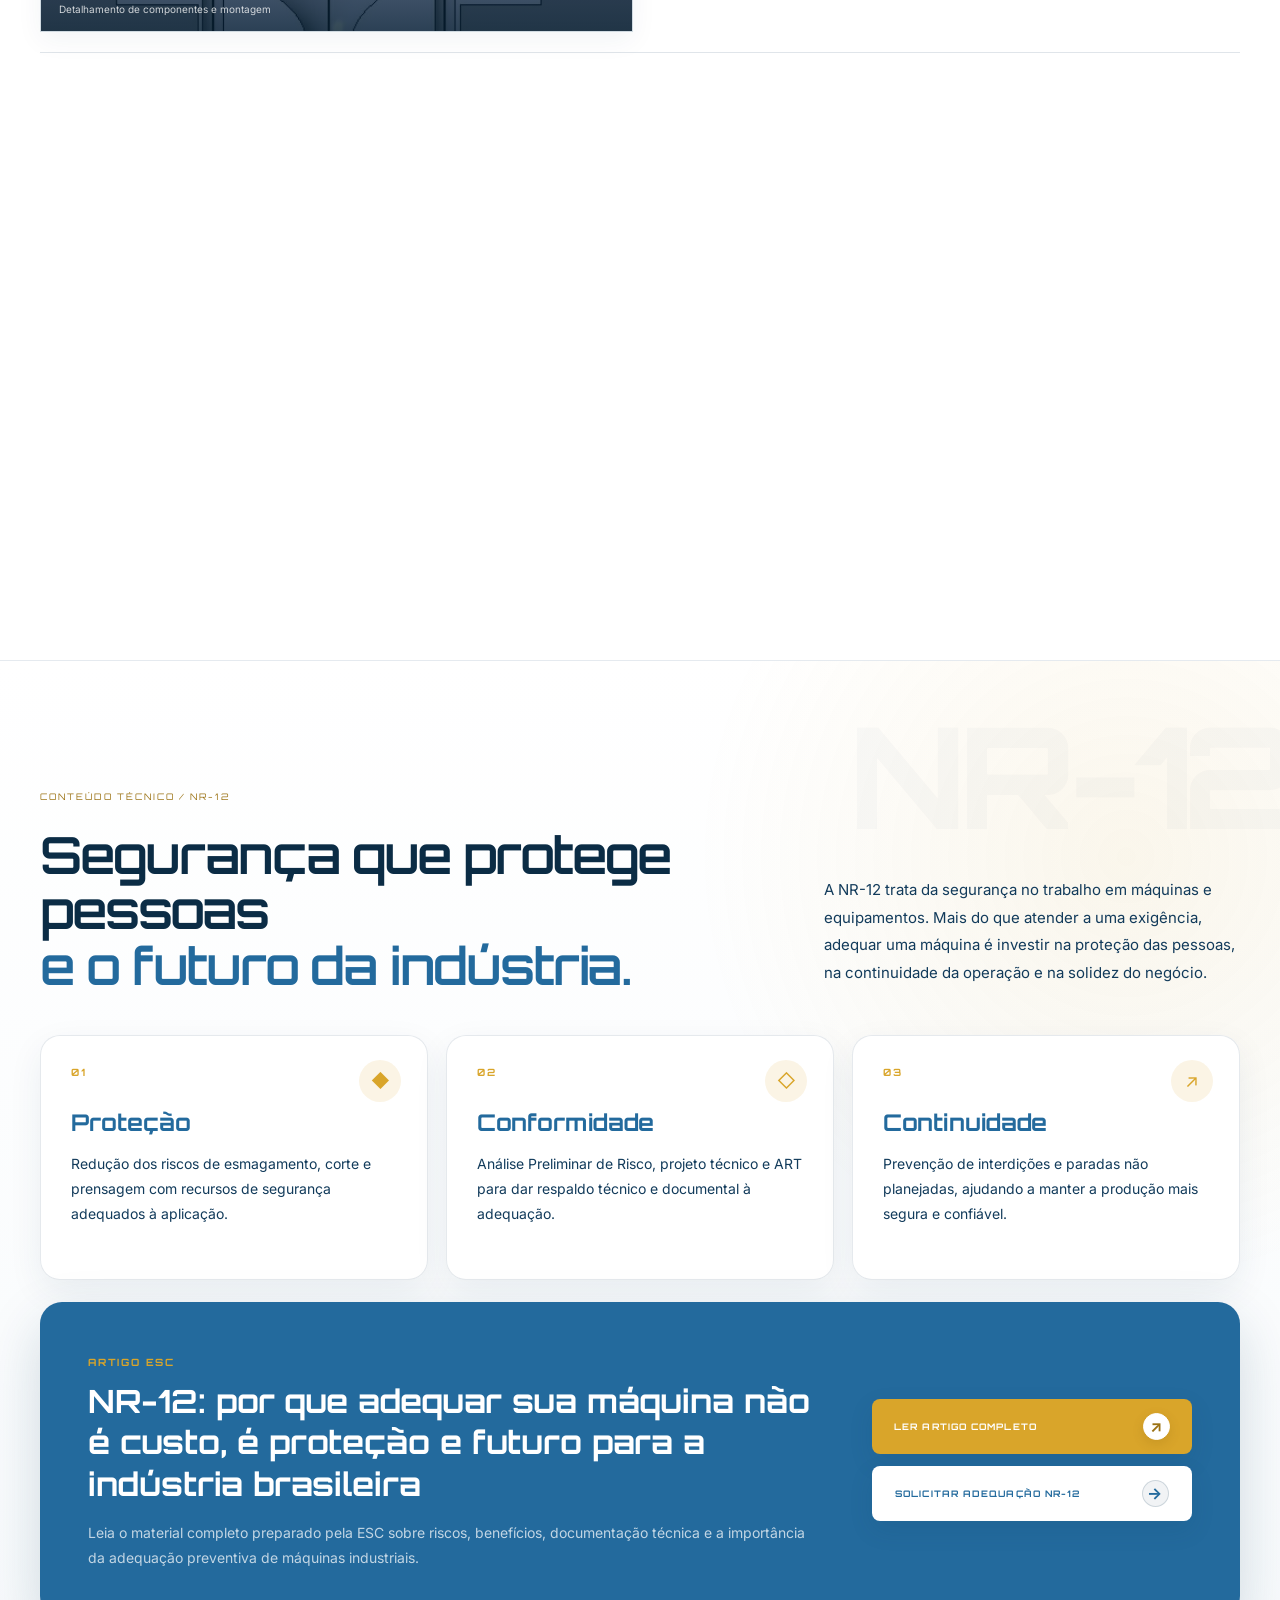
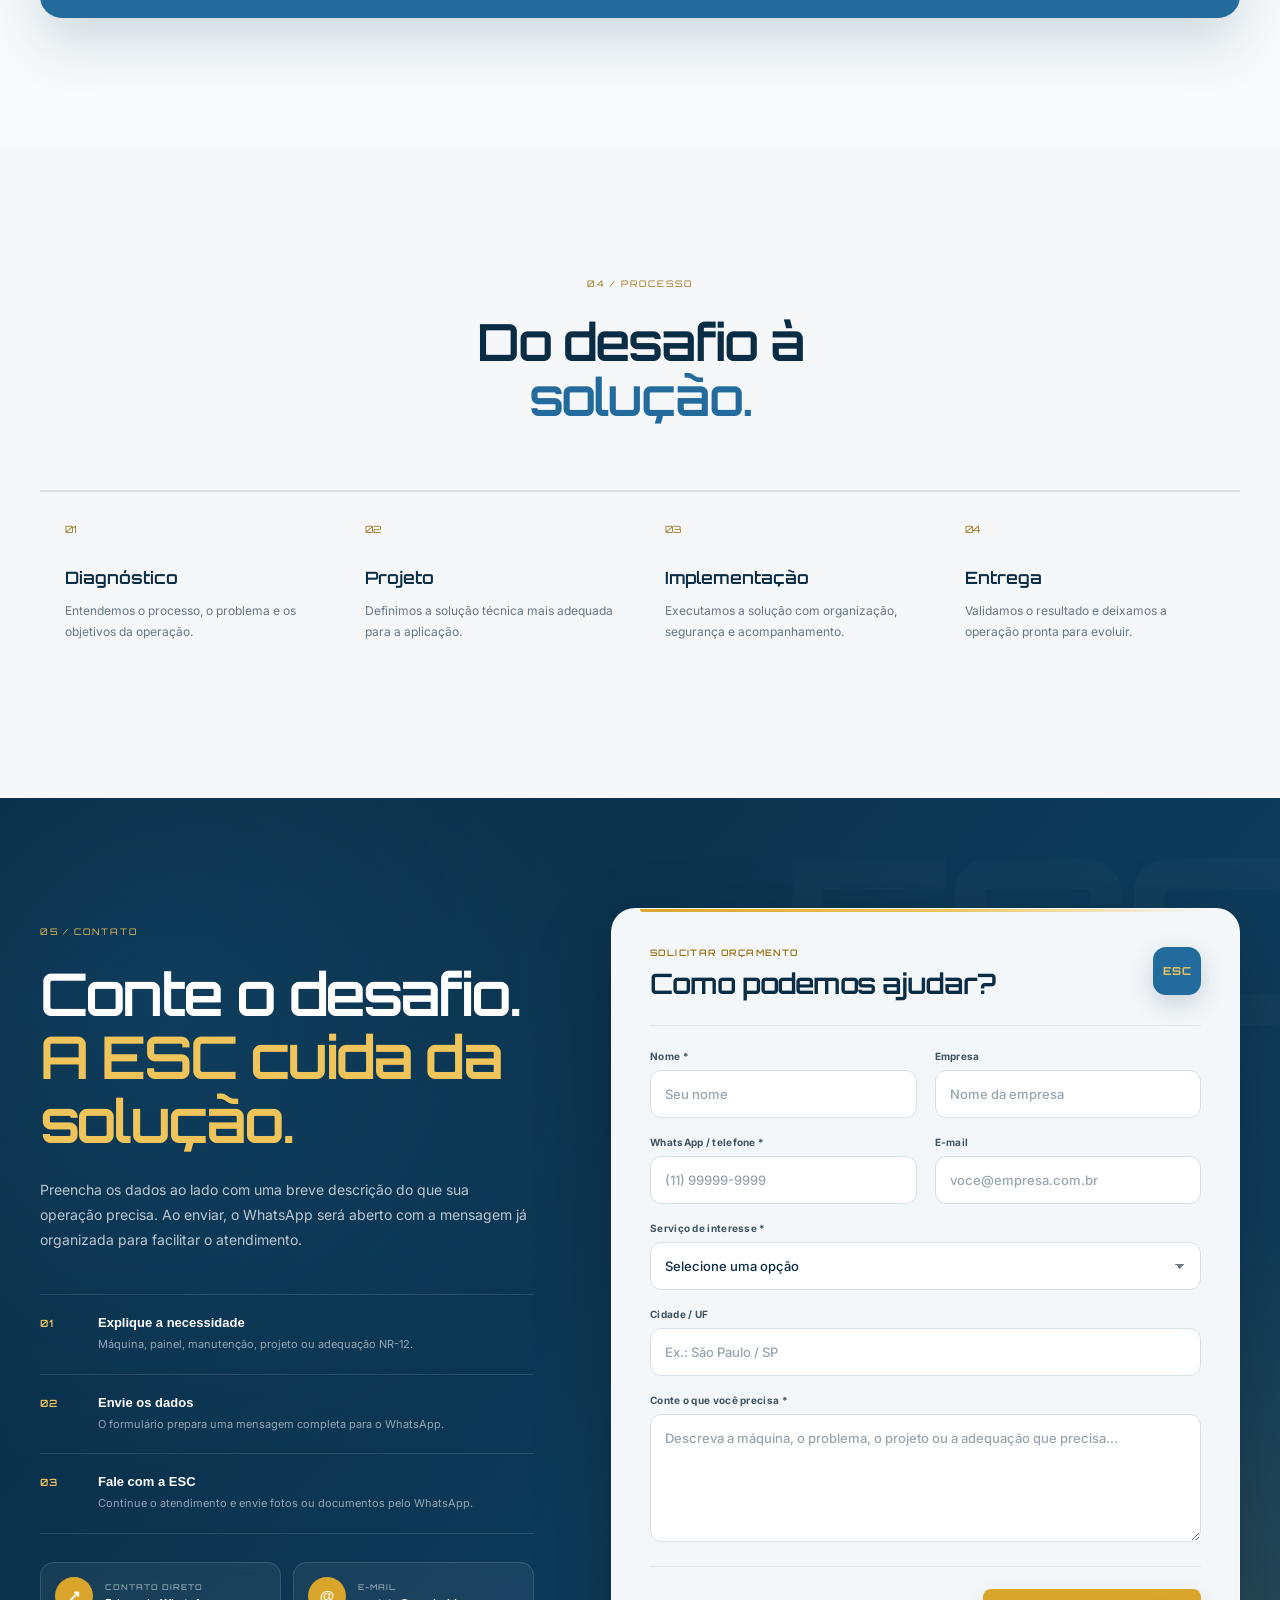
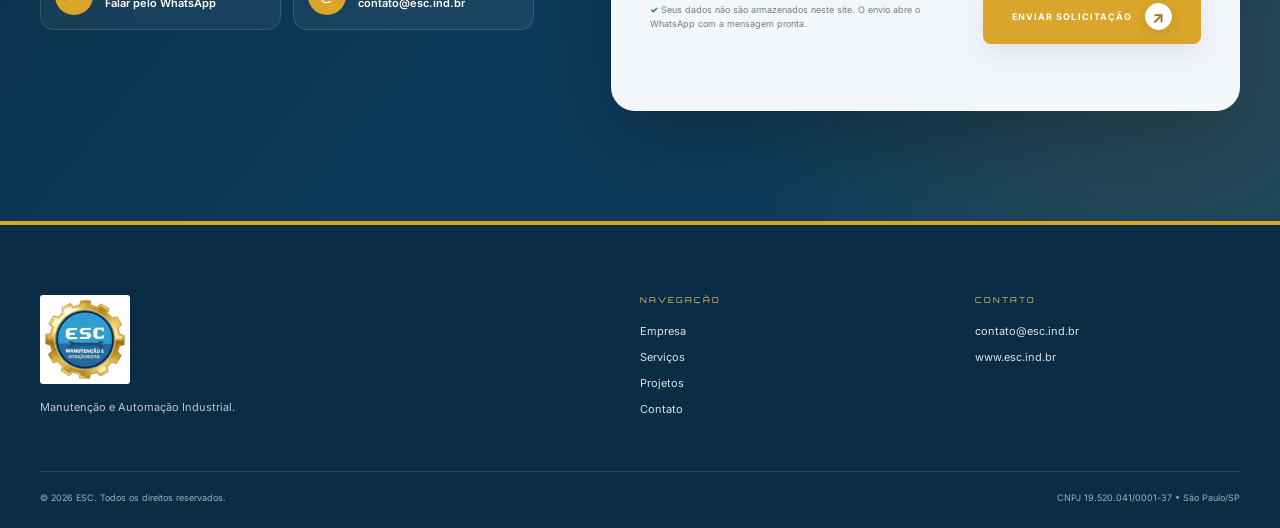
==== commit a865577a: "Melhora secao de diferenciais" ====
--- a/index.html
+++ b/index.html
@@ -4,12 +4,13 @@
     <meta charset="UTF-8">
     <meta name="viewport" content="width=device-width, initial-scale=1.0">
     <meta name="description" content="ESC Manutenção e Automação Industrial — automação, painéis elétricos, adequação NR-12, desenvolvimento de máquinas e projetos industriais.">
+    <meta name="theme-color" content="#08283f">
     <title>ESC - Manutenção e Automação Industrial</title>
 
     <link rel="preconnect" href="https://fonts.googleapis.com">
     <link rel="preconnect" href="https://fonts.gstatic.com" crossorigin>
     <link href="https://fonts.googleapis.com/css2?family=Inter:wght@400;500;600;700&family=Montserrat:wght@500;600;700;800&family=Orbitron:wght@500;600;700&family=Space+Grotesk:wght@400;500;600;700&display=swap" rel="stylesheet">
-    <link rel="stylesheet" href="style.css?v=20260816-2212">
+    <link rel="stylesheet" href="style.css?v=20260816-1223">
 </head>
 <body>
     <header class="header" id="header">
@@ -134,15 +135,49 @@
                     </div>
                 </div>
             </div>
-            <div class="scroll-indicator"><span></span> SCROLL</div>
-        </section>
-
-        <section class="numbers" aria-label="Indicadores ESC">
-            <div class="container numbers-grid">
-                <div><strong>+10</strong><span>anos de experiência</span></div>
-                <div><strong>+50</strong><span>projetos realizados</span></div>
-                <div><strong>100%</strong><span>foco no cliente</span></div>
-                <div><strong>24/7</strong><span>confiabilidade industrial</span></div>
+        </section>
+
+        <section class="diferenciais" aria-label="Diferenciais ESC">
+            <div class="container diferenciais-grid">
+                <article class="diferencial-card reveal">
+                    <span class="diferencial-icon" aria-hidden="true">
+                        <svg viewBox="0 0 24 24"><path d="M12 2.8l2.1 1.1 2.4-.4.9 2.3 2 1.4-.8 2.3.8 2.3-2 1.4-.9 2.3-2.4-.4L12 16.2l-2.1-1.1-2.4.4-.9-2.3-2-1.4.8-2.3-.8-2.3 2-1.4.9-2.3 2.4.4L12 2.8z"/><circle cx="12" cy="9.5" r="2.8"/><path d="M8.5 15.1L7.4 21l4.6-2.2 4.6 2.2-1.1-5.9"/></svg>
+                    </span>
+                    <div>
+                        <h3>Engenharia responsável</h3>
+                        <p>Projetos técnicos com foco em segurança, desempenho e confiabilidade industrial.</p>
+                    </div>
+                </article>
+
+                <article class="diferencial-card reveal">
+                    <span class="diferencial-icon" aria-hidden="true">
+                        <svg viewBox="0 0 24 24"><path d="M4 17.5V20h2.5L17.9 8.6l-2.5-2.5L4 17.5z"/><path d="M14.7 6.8l2.5 2.5 1.7-1.7a1.8 1.8 0 0 0 0-2.5 1.8 1.8 0 0 0-2.5 0l-1.7 1.7z"/><path d="M5 4h7M5 8h4"/></svg>
+                    </span>
+                    <div>
+                        <h3>Soluções sob medida</h3>
+                        <p>Desenvolvimento conforme a necessidade de cada máquina, processo e operação.</p>
+                    </div>
+                </article>
+
+                <article class="diferencial-card reveal">
+                    <span class="diferencial-icon" aria-hidden="true">
+                        <svg viewBox="0 0 24 24"><path d="M12 3l7 3v5c0 4.6-2.8 8-7 10-4.2-2-7-5.4-7-10V6l7-3z"/><path d="M8.5 12l2.2 2.2 4.8-5"/></svg>
+                    </span>
+                    <div>
+                        <h3>Segurança NR-12</h3>
+                        <p>Adequação de máquinas e equipamentos com foco na proteção e conformidade.</p>
+                    </div>
+                </article>
+
+                <article class="diferencial-card reveal">
+                    <span class="diferencial-icon" aria-hidden="true">
+                        <svg viewBox="0 0 24 24"><path d="M13.2 2L5 13h6l-.2 9L19 11h-6l.2-9z"/></svg>
+                    </span>
+                    <div>
+                        <h3>Suporte industrial</h3>
+                        <p>Automação, manutenção e painéis elétricos para manter a operação em movimento.</p>
+                    </div>
+                </article>
             </div>
         </section>
 
@@ -298,10 +333,103 @@
             </div>
         </section>
 
-        <section class="cta" id="contato">
-            <div class="container cta-content reveal">
-                <div><span class="section-number">05 / CONTATO</span><h2>Vamos melhorar<br><strong>sua operação?</strong></h2><p>Conte para a ESC o que sua indústria precisa.</p></div>
-                <div class="cta-actions"><a class="button button-primary" href="https://wa.me/5511999999999" target="_blank" rel="noopener">FALAR PELO WHATSAPP <span>↗</span></a><a class="button button-light" href="mailto:contato@esc.ind.br">ENVIAR E-MAIL <span>→</span></a></div>
+        <section class="contact-section" id="contato">
+            <div class="container contact-layout">
+                <div class="contact-intro reveal">
+                    <span class="section-number">05 / CONTATO</span>
+                    <h2>Conte o desafio.<br><strong>A ESC cuida da solução.</strong></h2>
+                    <p>Preencha os dados ao lado com uma breve descrição do que sua operação precisa. Ao enviar, o WhatsApp será aberto com a mensagem já organizada para facilitar o atendimento.</p>
+
+                    <div class="contact-highlights" aria-label="Como funciona o contato">
+                        <div class="contact-highlight">
+                            <span>01</span>
+                            <div><strong>Explique a necessidade</strong><small>Máquina, painel, manutenção, projeto ou adequação NR-12.</small></div>
+                        </div>
+                        <div class="contact-highlight">
+                            <span>02</span>
+                            <div><strong>Envie os dados</strong><small>O formulário prepara uma mensagem completa para o WhatsApp.</small></div>
+                        </div>
+                        <div class="contact-highlight">
+                            <span>03</span>
+                            <div><strong>Fale com a ESC</strong><small>Continue o atendimento e envie fotos ou documentos pelo WhatsApp.</small></div>
+                        </div>
+                    </div>
+
+                    <div class="contact-quick-actions">
+                        <a class="contact-quick-link" href="https://wa.me/5511999999999" target="_blank" rel="noopener">
+                            <span class="contact-quick-icon" aria-hidden="true">↗</span>
+                            <span><small>CONTATO DIRETO</small><strong>Falar pelo WhatsApp</strong></span>
+                        </a>
+                        <a class="contact-quick-link" href="mailto:contato@esc.ind.br">
+                            <span class="contact-quick-icon" aria-hidden="true">@</span>
+                            <span><small>E-MAIL</small><strong>contato@esc.ind.br</strong></span>
+                        </a>
+                    </div>
+                </div>
+
+                <div class="quote-card reveal">
+                    <div class="quote-card-head">
+                        <div>
+                            <span class="quote-kicker">SOLICITAR ORÇAMENTO</span>
+                            <h3>Como podemos ajudar?</h3>
+                        </div>
+                        <span class="quote-badge">ESC</span>
+                    </div>
+
+                    <form class="quote-form" id="quoteForm" novalidate>
+                        <div class="form-grid">
+                            <label class="form-field">
+                                <span>Nome *</span>
+                                <input type="text" name="nome" autocomplete="name" placeholder="Seu nome" required>
+                            </label>
+
+                            <label class="form-field">
+                                <span>Empresa</span>
+                                <input type="text" name="empresa" autocomplete="organization" placeholder="Nome da empresa">
+                            </label>
+
+                            <label class="form-field">
+                                <span>WhatsApp / telefone *</span>
+                                <input type="tel" name="telefone" autocomplete="tel" inputmode="tel" placeholder="(11) 99999-9999" required>
+                            </label>
+
+                            <label class="form-field">
+                                <span>E-mail</span>
+                                <input type="email" name="email" autocomplete="email" placeholder="voce@empresa.com.br">
+                            </label>
+
+                            <label class="form-field form-field-full">
+                                <span>Serviço de interesse *</span>
+                                <select name="servico" required>
+                                    <option value="" selected disabled>Selecione uma opção</option>
+                                    <option>Automação Industrial</option>
+                                    <option>Manutenção Industrial</option>
+                                    <option>Painéis Elétricos</option>
+                                    <option>Adequação NR-12</option>
+                                    <option>Máquinas e Equipamentos</option>
+                                    <option>Projetos e Modelagem 3D</option>
+                                    <option>Outro</option>
+                                </select>
+                            </label>
+
+                            <label class="form-field form-field-full">
+                                <span>Cidade / UF</span>
+                                <input type="text" name="cidade" autocomplete="address-level2" placeholder="Ex.: São Paulo / SP">
+                            </label>
+
+                            <label class="form-field form-field-full">
+                                <span>Conte o que você precisa *</span>
+                                <textarea name="mensagem" rows="5" placeholder="Descreva a máquina, o problema, o projeto ou a adequação que precisa..." required></textarea>
+                            </label>
+                        </div>
+
+                        <div class="form-footer">
+                            <p><span aria-hidden="true">✓</span> Seus dados não são armazenados neste site. O envio abre o WhatsApp com a mensagem pronta.</p>
+                            <button type="submit" class="button button-primary quote-submit">ENVIAR SOLICITAÇÃO <span>↗</span></button>
+                        </div>
+                        <div class="form-status" id="formStatus" role="status" aria-live="polite"></div>
+                    </form>
+                </div>
             </div>
         </section>
     </main>
@@ -312,10 +440,10 @@
             <div><span class="footer-title">NAVEGAÇÃO</span><a href="#empresa">Empresa</a><a href="#servicos">Serviços</a><a href="#projetos">Projetos</a><a href="#contato">Contato</a></div>
             <div><span class="footer-title">CONTATO</span><a href="mailto:contato@esc.ind.br">contato@esc.ind.br</a><a href="https://www.esc.ind.br/" target="_blank" rel="noopener">www.esc.ind.br</a></div>
         </div>
-        <div class="container copyright"><span>© <span id="year"></span> ESC. Todos os direitos reservados.</span><span>Manutenção • Automação • Engenharia</span></div>
+        <div class="container copyright"><span>© <span id="year"></span> ESC. Todos os direitos reservados.</span><span>CNPJ 19.520.041/0001-37 • São Paulo/SP</span></div>
     </footer>
 
     <a class="whatsapp" href="https://wa.me/5511999999999" target="_blank" rel="noopener" aria-label="Falar pelo WhatsApp"><svg viewBox="0 0 32 32" aria-hidden="true" focusable="false"><path fill="currentColor" d="M19.11 17.25c-.29-.15-1.7-.84-1.96-.94-.26-.1-.45-.15-.64.15-.19.29-.74.94-.91 1.13-.17.19-.34.22-.63.07-.29-.15-1.23-.45-2.34-1.45-.86-.77-1.45-1.72-1.62-2.01-.17-.29-.02-.45.13-.59.13-.13.29-.34.44-.51.15-.17.19-.29.29-.49.1-.19.05-.37-.02-.51-.07-.15-.64-1.55-.88-2.12-.23-.56-.47-.48-.64-.49h-.55c-.19 0-.51.07-.77.37-.26.29-1.01.99-1.01 2.41s1.03 2.79 1.18 2.98c.15.19 2.03 3.1 4.92 4.35.69.3 1.22.47 1.64.6.69.22 1.32.19 1.82.12.56-.08 1.7-.7 1.94-1.37.24-.67.24-1.25.17-1.37-.07-.12-.26-.19-.55-.34z"/><path fill="currentColor" d="M16.03 3.2c-6.99 0-12.67 5.68-12.67 12.67 0 2.23.58 4.4 1.68 6.31L3.25 28.8l6.77-1.78a12.61 12.61 0 0 0 6.01 1.53h.01c6.99 0 12.67-5.68 12.67-12.67S23.02 3.2 16.03 3.2zm0 23.21h-.01a10.5 10.5 0 0 1-5.36-1.47l-.38-.23-4.02 1.05 1.07-3.92-.25-.4a10.5 10.5 0 1 1 8.95 4.97z"/></svg></a>
-    <script src="script.js?v=20260816-2212"></script>
+    <script src="script.js?v=20260816-1223"></script>
 </body>
 </html>
--- a/style.css
+++ b/style.css
@@ -1153,107 +1153,95 @@
 }
 
 
-/* =========================================
-   SCROLL
-========================================= */
-
-.scroll-indicator {
+
+/* =========================================
+   DIFERENCIAIS
+========================================= */
+
+.diferenciais {
+    position: relative;
+    overflow: hidden;
+    background:
+        radial-gradient(circle at 12% 0%, rgba(49, 157, 207, .14), transparent 34%),
+        linear-gradient(135deg, #082d47 0%, #0b3858 100%);
+    border-top: 1px solid rgba(255, 255, 255, .08);
+    border-bottom: 1px solid rgba(255, 255, 255, .08);
+}
+
+.diferenciais::after {
+    content: "";
     position: absolute;
-
-    bottom: 23px;
-
-    left: 50%;
-
-    transform: translateX(-50%);
-
+    inset: 0;
+    pointer-events: none;
+    background-image: linear-gradient(rgba(255,255,255,.025) 1px, transparent 1px), linear-gradient(90deg, rgba(255,255,255,.025) 1px, transparent 1px);
+    background-size: 48px 48px;
+}
+
+.diferenciais-grid {
+    position: relative;
+    z-index: 1;
+    display: grid;
+    grid-template-columns: repeat(4, 1fr);
+}
+
+.diferencial-card {
+    min-width: 0;
+    min-height: 210px;
+    padding: 34px 28px;
     display: flex;
-
-    gap: 10px;
-
-    align-items: center;
-
-    font:
-        8px "Orbitron",
-        sans-serif;
-
-    letter-spacing: 3px;
-
-    color: #81909c;
-}
-
-.scroll-indicator span {
-    display: block;
-
-    width: 34px;
-
-    height: 1px;
-
-    background: var(--gold);
-}
-
-
-/* =========================================
-   NÚMEROS
-========================================= */
-
-.numbers {
-    background: var(--text-dark);
-
-    border-top:
-        1px solid
-        rgba(255, 255, 255, .08);
-
-    border-bottom:
-        1px solid
-        rgba(255, 255, 255, .08);
-}
-
-.numbers-grid {
+    flex-direction: column;
+    justify-content: center;
+    gap: 20px;
+    border-right: 1px solid rgba(255, 255, 255, .11);
+    transition: transform .28s ease, background .28s ease;
+}
+
+.diferencial-card:first-child {
+    border-left: 1px solid rgba(255, 255, 255, .11);
+}
+
+.diferencial-card:hover {
+    background: rgba(255, 255, 255, .055);
+    transform: translateY(-4px);
+}
+
+.diferencial-icon {
+    width: 52px;
+    height: 52px;
     display: grid;
-
-    grid-template-columns:
-        repeat(4, 1fr);
-}
-
-.numbers-grid > div {
-    padding: 30px 25px;
-
-    border-right:
-        1px solid
-        rgba(255, 255, 255, .10);
-}
-
-.numbers-grid > div:first-child {
-    border-left:
-        1px solid
-        rgba(255, 255, 255, .10);
-}
-
-.numbers strong {
-    display: block;
-
-    font:
-        600 28px
-        "Orbitron",
-        sans-serif;
-
+    place-items: center;
+    border: 1px solid rgba(217, 165, 42, .5);
+    border-radius: 14px;
+    color: var(--gold);
+    background: rgba(217, 165, 42, .08);
+    box-shadow: inset 0 0 0 1px rgba(255, 255, 255, .025);
+}
+
+.diferencial-icon svg {
+    width: 27px;
+    height: 27px;
+    fill: none;
+    stroke: currentColor;
+    stroke-width: 1.7;
+    stroke-linecap: round;
+    stroke-linejoin: round;
+}
+
+.diferencial-card h3 {
+    margin: 0 0 9px;
     color: #fff;
-}
-
-.numbers span {
-    display: block;
-
-    color: #b8c4ce;
-
-    font-size: 10px;
-
-    margin-top: 8px;
-
+    font: 600 13px "Orbitron", sans-serif;
+    letter-spacing: .8px;
     text-transform: uppercase;
-
-    letter-spacing: 1px;
-}
-
+}
+
+.diferencial-card p {
+    margin: 0;
+    max-width: 260px;
+    color: #b9c8d3;
+    font-size: 12px;
+    line-height: 1.65;
+}
 
 /* =========================================
    SEÇÕES
@@ -3319,3 +3307,447 @@
         white-space: normal;
     }
 }
+
+
+/* =====================================================
+   CONTATO / FORMULÁRIO DE ORÇAMENTO
+   ===================================================== */
+.contact-section {
+    position: relative;
+    padding: 110px 0;
+    overflow: hidden;
+    background:
+        radial-gradient(circle at 12% 20%, rgba(36, 119, 171, .22), transparent 34%),
+        radial-gradient(circle at 92% 84%, rgba(217, 165, 42, .13), transparent 30%),
+        linear-gradient(130deg, #08283f 0%, #0d3a58 55%, #123f5e 100%);
+}
+
+.contact-section::before {
+    content: "ESC";
+    position: absolute;
+    right: -18px;
+    top: 24px;
+    font: 700 clamp(100px, 18vw, 260px) / 1 "Orbitron", sans-serif;
+    letter-spacing: -12px;
+    color: rgba(255,255,255,.025);
+    pointer-events: none;
+}
+
+.contact-layout {
+    position: relative;
+    z-index: 1;
+    display: grid;
+    grid-template-columns: minmax(0, .88fr) minmax(520px, 1.12fr);
+    gap: clamp(46px, 6vw, 90px);
+    align-items: start;
+}
+
+.contact-intro {
+    padding-top: 18px;
+}
+
+.contact-intro .section-number {
+    color: var(--gold-soft);
+}
+
+.contact-intro h2 {
+    margin-top: 18px;
+    max-width: 620px;
+    font: 600 clamp(38px, 4.6vw, 64px) / 1.08 "Orbitron", sans-serif;
+    letter-spacing: -2.8px;
+    color: #fff;
+}
+
+.contact-intro h2 strong {
+    color: var(--gold-soft);
+    font-weight: 600;
+}
+
+.contact-intro > p {
+    max-width: 600px;
+    margin-top: 24px;
+    color: rgba(255,255,255,.72);
+    font-size: 14px;
+    line-height: 1.8;
+}
+
+.contact-highlights {
+    display: grid;
+    gap: 0;
+    margin-top: 42px;
+    border-top: 1px solid rgba(255,255,255,.11);
+}
+
+.contact-highlight {
+    display: grid;
+    grid-template-columns: 42px 1fr;
+    gap: 16px;
+    padding: 20px 0;
+    border-bottom: 1px solid rgba(255,255,255,.11);
+}
+
+.contact-highlight > span {
+    padding-top: 2px;
+    color: var(--gold-soft);
+    font: 600 10px "Orbitron", sans-serif;
+    letter-spacing: 1px;
+}
+
+.contact-highlight strong {
+    display: block;
+    color: #fff;
+    font: 600 13px "Montserrat", sans-serif;
+}
+
+.contact-highlight small {
+    display: block;
+    margin-top: 6px;
+    color: rgba(255,255,255,.56);
+    font-size: 11px;
+    line-height: 1.6;
+}
+
+.contact-quick-actions {
+    display: grid;
+    grid-template-columns: repeat(2, minmax(0, 1fr));
+    gap: 12px;
+    margin-top: 28px;
+}
+
+.contact-quick-link {
+    display: flex;
+    align-items: center;
+    gap: 12px;
+    min-width: 0;
+    padding: 14px;
+    border: 1px solid rgba(255,255,255,.13);
+    border-radius: 14px;
+    background: rgba(255,255,255,.055);
+    text-decoration: none;
+    backdrop-filter: blur(8px);
+    -webkit-backdrop-filter: blur(8px);
+    transition: transform .25s ease, border-color .25s ease, background .25s ease;
+}
+
+.contact-quick-link:hover {
+    transform: translateY(-3px);
+    border-color: rgba(217,165,42,.5);
+    background: rgba(255,255,255,.085);
+}
+
+.contact-quick-icon {
+    display: grid;
+    place-items: center;
+    flex: 0 0 38px;
+    width: 38px;
+    height: 38px;
+    border-radius: 50%;
+    background: var(--gold);
+    color: #fff;
+    font: 600 15px "Montserrat", sans-serif;
+}
+
+.contact-quick-link > span:last-child {
+    min-width: 0;
+}
+
+.contact-quick-link small,
+.contact-quick-link strong {
+    display: block;
+    overflow: hidden;
+    text-overflow: ellipsis;
+    white-space: nowrap;
+}
+
+.contact-quick-link small {
+    margin-bottom: 4px;
+    color: rgba(255,255,255,.48);
+    font: 600 8px "Orbitron", sans-serif;
+    letter-spacing: 1px;
+}
+
+.contact-quick-link strong {
+    color: #fff;
+    font-size: 11px;
+    font-weight: 600;
+}
+
+.quote-card {
+    position: relative;
+    padding: clamp(24px, 3vw, 38px);
+    border: 1px solid rgba(255,255,255,.16);
+    border-radius: 24px;
+    background: rgba(248, 251, 253, .98);
+    box-shadow: 0 30px 80px rgba(0,0,0,.24);
+}
+
+.quote-card::before {
+    content: "";
+    position: absolute;
+    left: 28px;
+    right: 28px;
+    top: 0;
+    height: 3px;
+    border-radius: 0 0 4px 4px;
+    background: linear-gradient(90deg, var(--gold), #f0c660 55%, transparent);
+}
+
+.quote-card-head {
+    display: flex;
+    align-items: flex-start;
+    justify-content: space-between;
+    gap: 20px;
+    padding-bottom: 24px;
+    margin-bottom: 24px;
+    border-bottom: 1px solid #dfe7ec;
+}
+
+.quote-kicker {
+    display: block;
+    margin-bottom: 9px;
+    color: #9b7214;
+    font: 600 9px "Orbitron", sans-serif;
+    letter-spacing: 1.4px;
+}
+
+.quote-card-head h3 {
+    margin: 0;
+    color: var(--text-dark);
+    font: 600 clamp(22px, 2.2vw, 30px) / 1.2 "Orbitron", sans-serif;
+    letter-spacing: -1px;
+}
+
+.quote-badge {
+    display: grid;
+    place-items: center;
+    flex: 0 0 48px;
+    width: 48px;
+    height: 48px;
+    border-radius: 13px;
+    background: var(--blue-dark);
+    color: var(--gold-soft);
+    font: 700 11px "Orbitron", sans-serif;
+    letter-spacing: 1px;
+    box-shadow: 0 8px 24px rgba(8,40,63,.18);
+}
+
+.form-grid {
+    display: grid;
+    grid-template-columns: repeat(2, minmax(0, 1fr));
+    gap: 18px;
+}
+
+.form-field {
+    display: grid;
+    gap: 8px;
+    min-width: 0;
+}
+
+.form-field-full {
+    grid-column: 1 / -1;
+}
+
+.form-field > span {
+    color: #405462;
+    font-size: 10px;
+    font-weight: 700;
+    letter-spacing: .3px;
+}
+
+.form-field input,
+.form-field select,
+.form-field textarea {
+    width: 100%;
+    min-width: 0;
+    border: 1px solid #d6e0e6;
+    border-radius: 11px;
+    outline: none;
+    background: #fff;
+    color: var(--text-dark);
+    font: 500 13px "Inter", sans-serif;
+    transition: border-color .2s ease, box-shadow .2s ease, background .2s ease;
+    -webkit-appearance: none;
+    appearance: none;
+}
+
+.form-field input,
+.form-field select {
+    height: 48px;
+    padding: 0 14px;
+}
+
+.form-field select {
+    padding-right: 42px;
+    background-image:
+        linear-gradient(45deg, transparent 50%, #6c7c88 50%),
+        linear-gradient(135deg, #6c7c88 50%, transparent 50%);
+    background-position:
+        calc(100% - 20px) 21px,
+        calc(100% - 15px) 21px;
+    background-size: 5px 5px, 5px 5px;
+    background-repeat: no-repeat;
+}
+
+.form-field textarea {
+    min-height: 124px;
+    resize: vertical;
+    padding: 13px 14px;
+    line-height: 1.55;
+}
+
+.form-field input::placeholder,
+.form-field textarea::placeholder {
+    color: #96a5af;
+}
+
+.form-field input:focus,
+.form-field select:focus,
+.form-field textarea:focus {
+    border-color: #2a77a8;
+    background: #fff;
+    box-shadow: 0 0 0 4px rgba(42,119,168,.10);
+}
+
+.form-field.is-invalid input,
+.form-field.is-invalid select,
+.form-field.is-invalid textarea {
+    border-color: #c94e4e;
+    box-shadow: 0 0 0 3px rgba(201,78,78,.08);
+}
+
+.form-footer {
+    display: grid;
+    grid-template-columns: minmax(0, 1fr) auto;
+    gap: 22px;
+    align-items: center;
+    margin-top: 24px;
+    padding-top: 22px;
+    border-top: 1px solid #dfe7ec;
+}
+
+.form-footer p {
+    margin: 0;
+    color: #6d7e89;
+    font-size: 9px;
+    line-height: 1.55;
+}
+
+.form-footer p span {
+    color: #15845c;
+    font-weight: 800;
+}
+
+.quote-submit {
+    min-width: 218px;
+    border: 0;
+    cursor: pointer;
+    font-family: inherit;
+}
+
+.form-status {
+    min-height: 18px;
+    margin-top: 10px;
+    color: #b33e3e;
+    font-size: 10px;
+    font-weight: 600;
+}
+
+/* acabamento geral */
+.service-card,
+.portfolio-card,
+.nr12-benefit-card,
+.quote-card {
+    -webkit-transform: translateZ(0);
+}
+
+@media (max-width: 1080px) {
+    .contact-layout {
+        grid-template-columns: 1fr;
+    }
+
+    .contact-intro {
+        max-width: 760px;
+    }
+
+    .quote-card {
+        max-width: 820px;
+        width: 100%;
+    }
+}
+
+@media (max-width: 700px) {
+    .contact-section {
+        padding: 82px 0;
+    }
+
+    .contact-intro h2 {
+        font-size: clamp(36px, 10vw, 50px);
+        letter-spacing: -2px;
+    }
+
+    .contact-quick-actions,
+    .form-grid {
+        grid-template-columns: 1fr;
+    }
+
+    .form-field-full {
+        grid-column: auto;
+    }
+
+    .form-footer {
+        grid-template-columns: 1fr;
+    }
+
+    .quote-submit {
+        width: 100%;
+        min-width: 0;
+    }
+}
+
+@media (max-width: 460px) {
+    .quote-card {
+        padding: 24px 18px;
+        border-radius: 18px;
+    }
+
+    .quote-card-head {
+        gap: 12px;
+    }
+
+    .quote-badge {
+        flex-basis: 42px;
+        width: 42px;
+        height: 42px;
+    }
+
+    .contact-quick-actions {
+        gap: 9px;
+    }
+}
+
+
+/* Diferenciais - responsividade final */
+@media (max-width: 900px) {
+    .diferenciais-grid { grid-template-columns: repeat(2, 1fr); }
+    .diferencial-card:nth-child(2) { border-right: 1px solid rgba(255,255,255,.11); }
+    .diferencial-card { border-bottom: 1px solid rgba(255,255,255,.11); }
+    .diferencial-card:nth-child(n+3) { border-bottom: 0; }
+}
+
+@media (max-width: 520px) {
+    .diferenciais-grid { grid-template-columns: 1fr; }
+    .diferencial-card {
+        min-height: auto;
+        padding: 28px 22px;
+        flex-direction: row;
+        align-items: flex-start;
+        border-left: 1px solid rgba(255,255,255,.11);
+        border-right: 1px solid rgba(255,255,255,.11);
+        border-bottom: 1px solid rgba(255,255,255,.11) !important;
+    }
+    .diferencial-card:last-child { border-bottom: 0 !important; }
+    .diferencial-icon { width: 46px; height: 46px; flex: 0 0 46px; border-radius: 12px; }
+    .diferencial-icon svg { width: 24px; height: 24px; }
+    .diferencial-card h3 { font-size: 11px; }
+    .diferencial-card p { font-size: 11px; max-width: none; }
+}
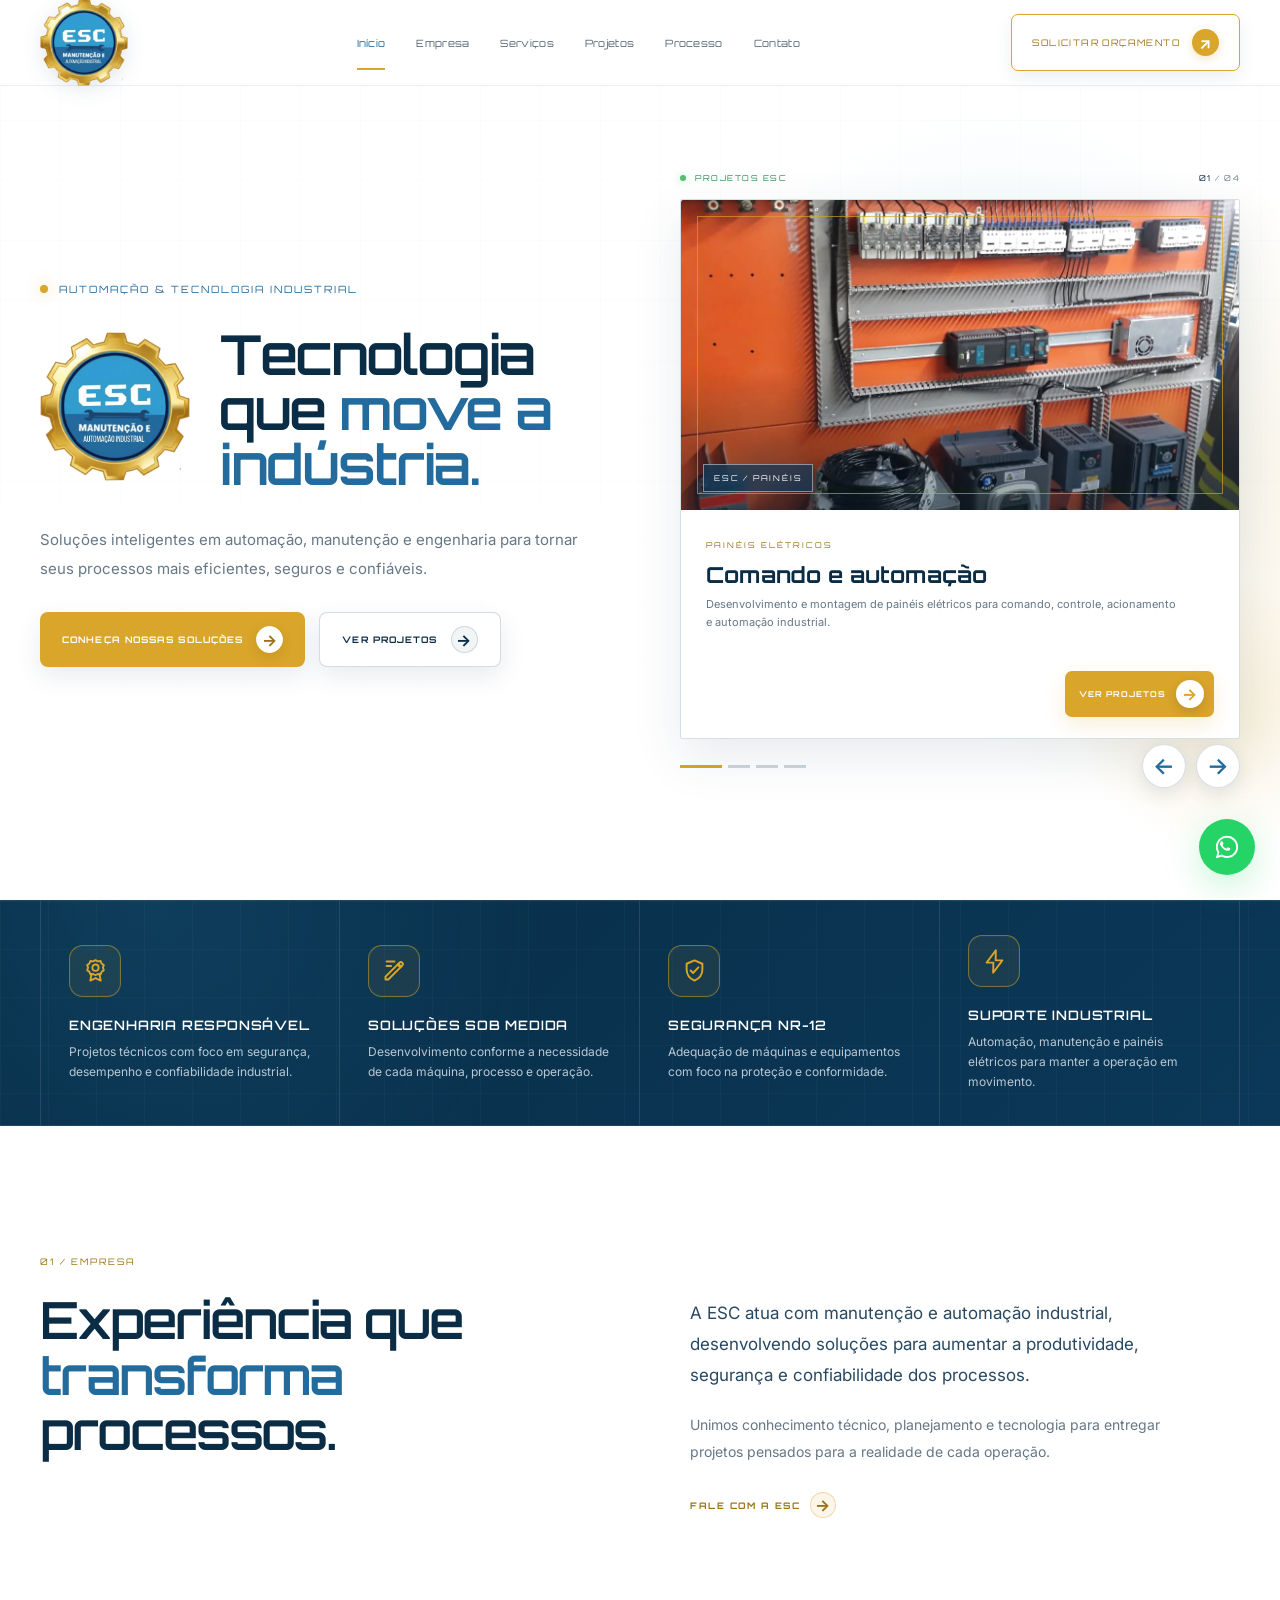
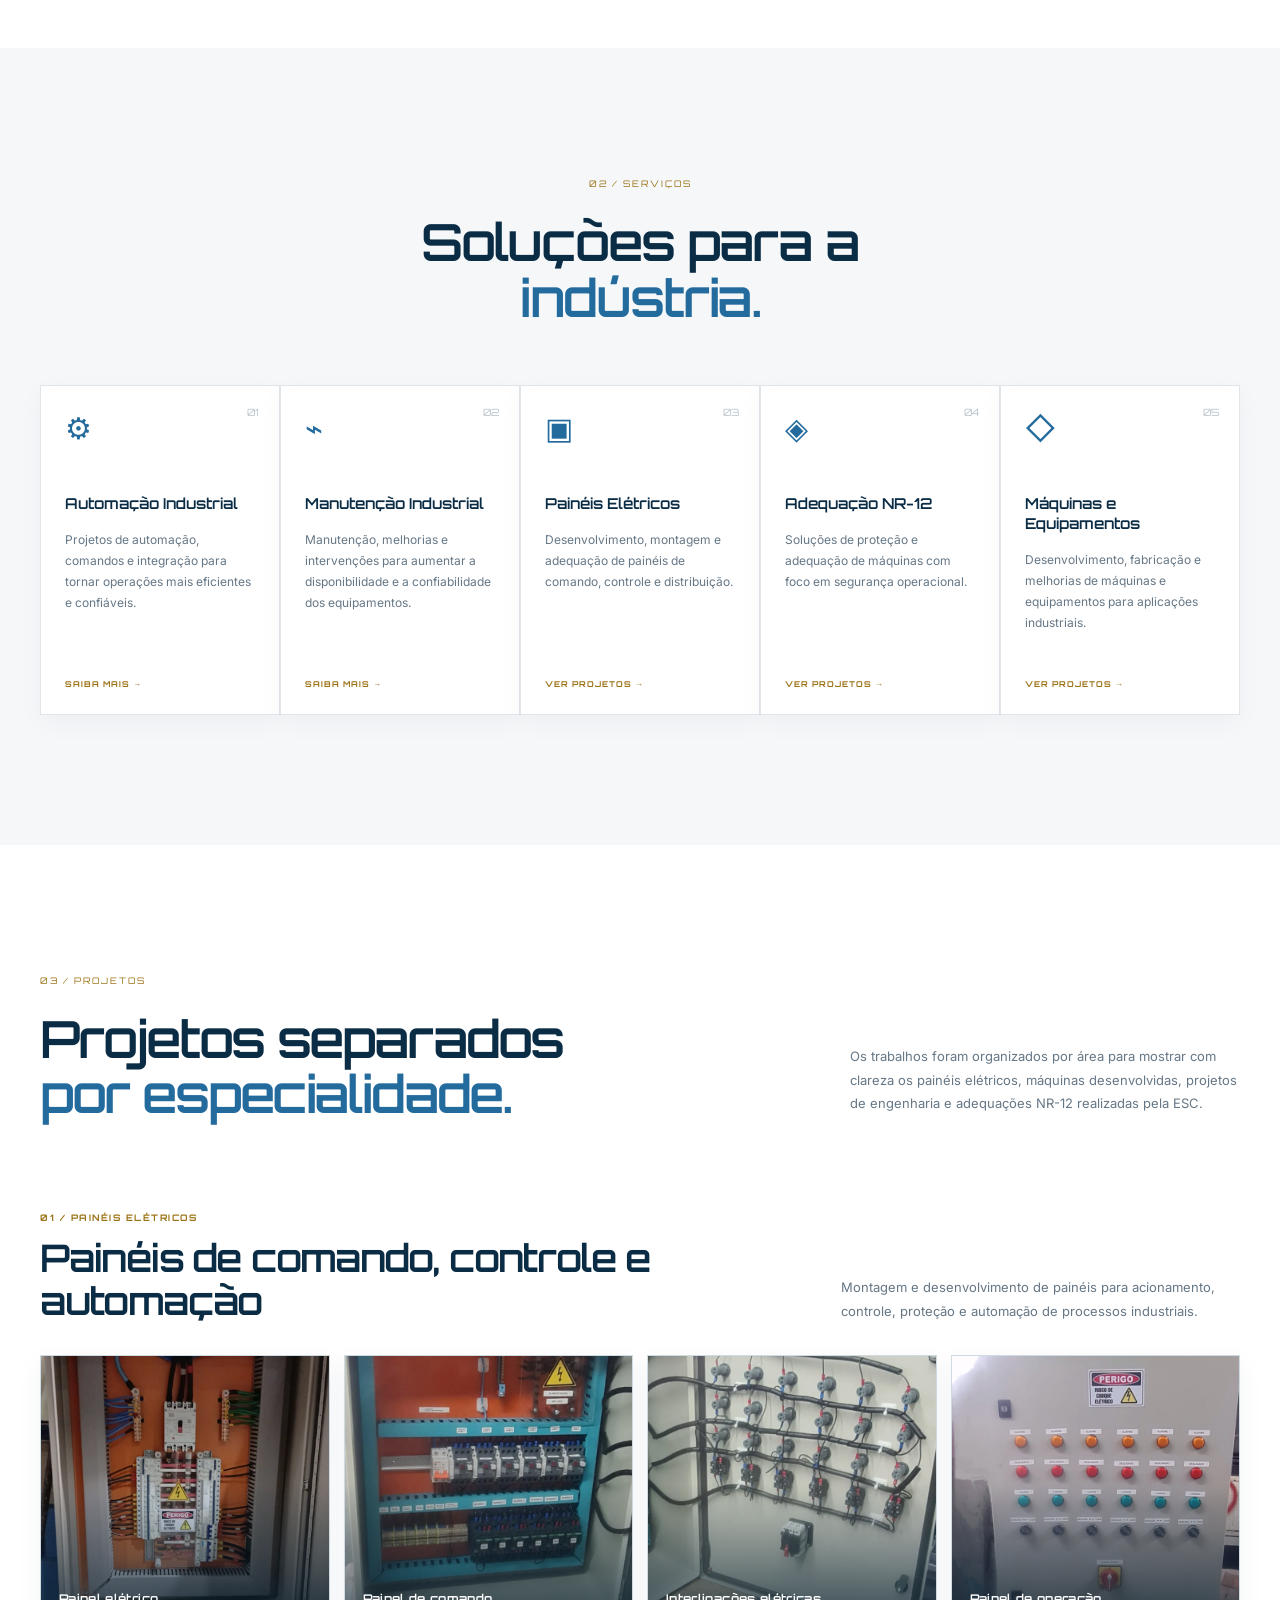
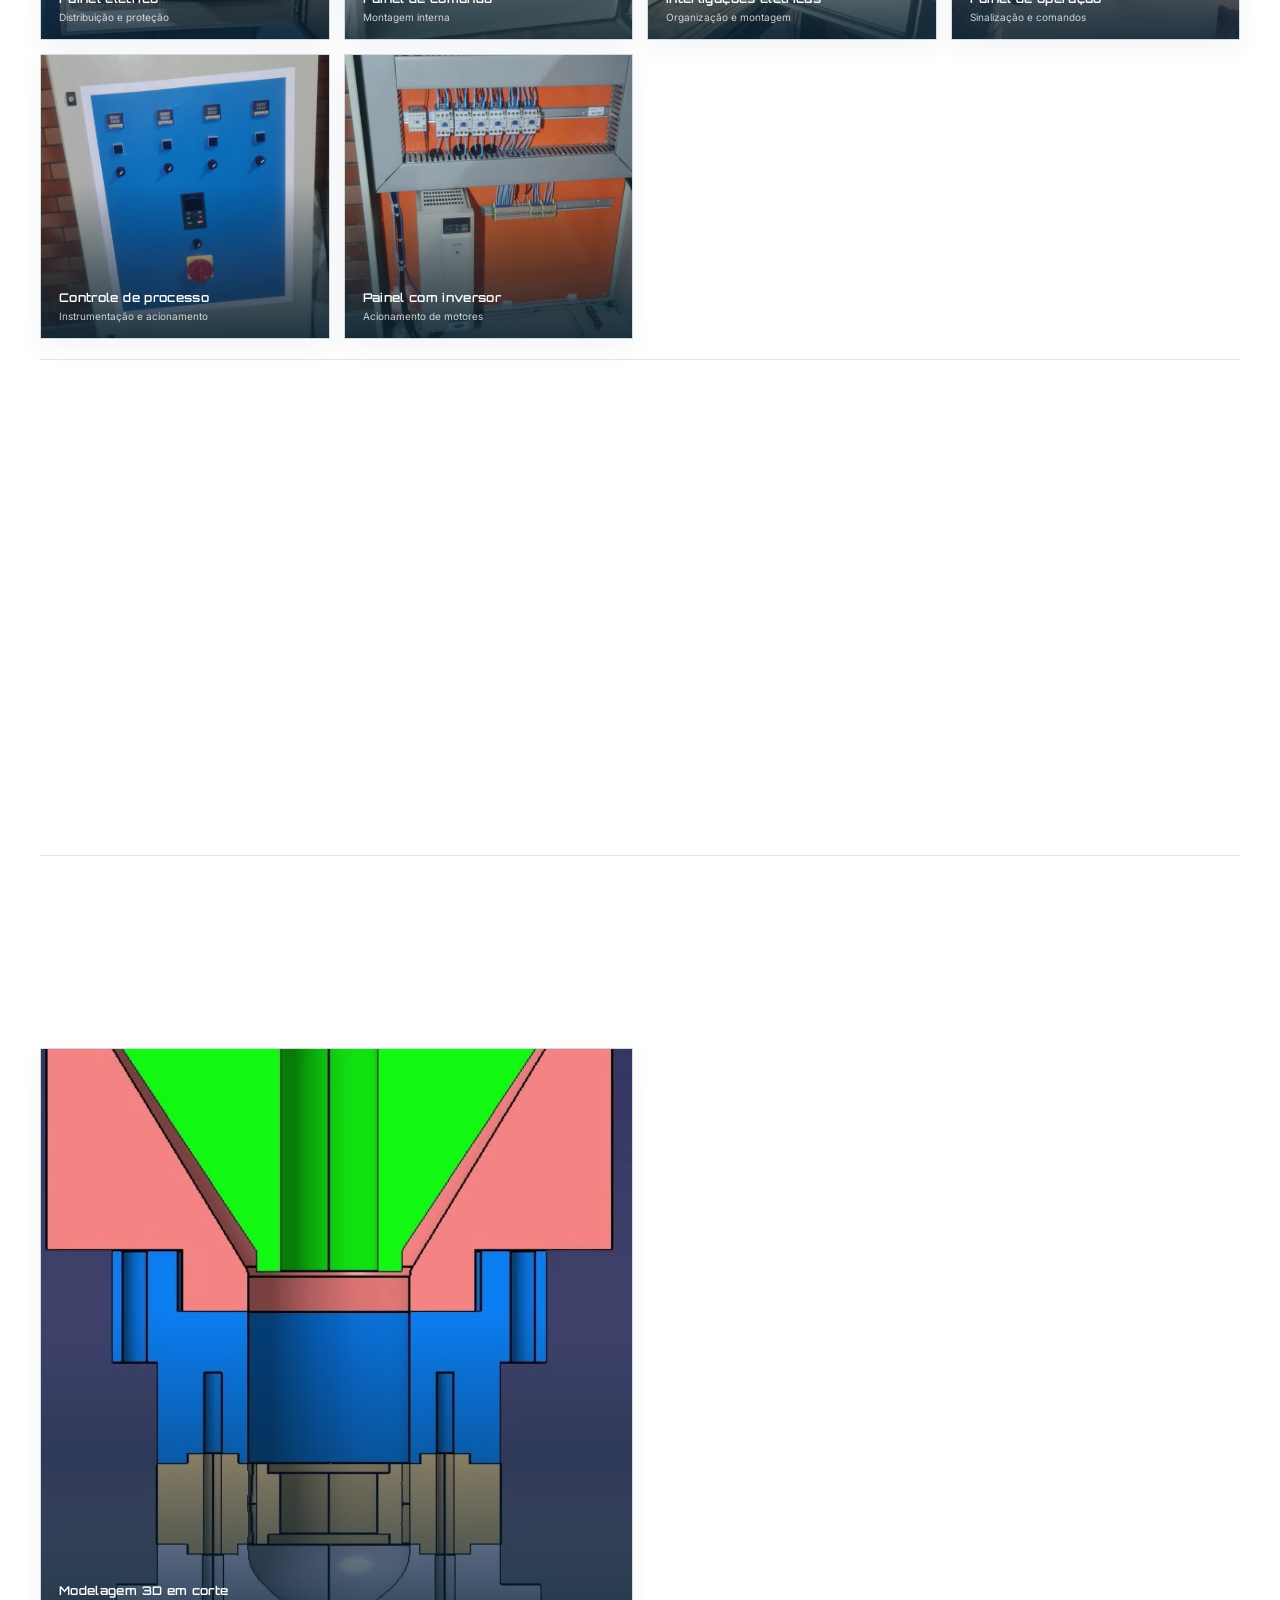
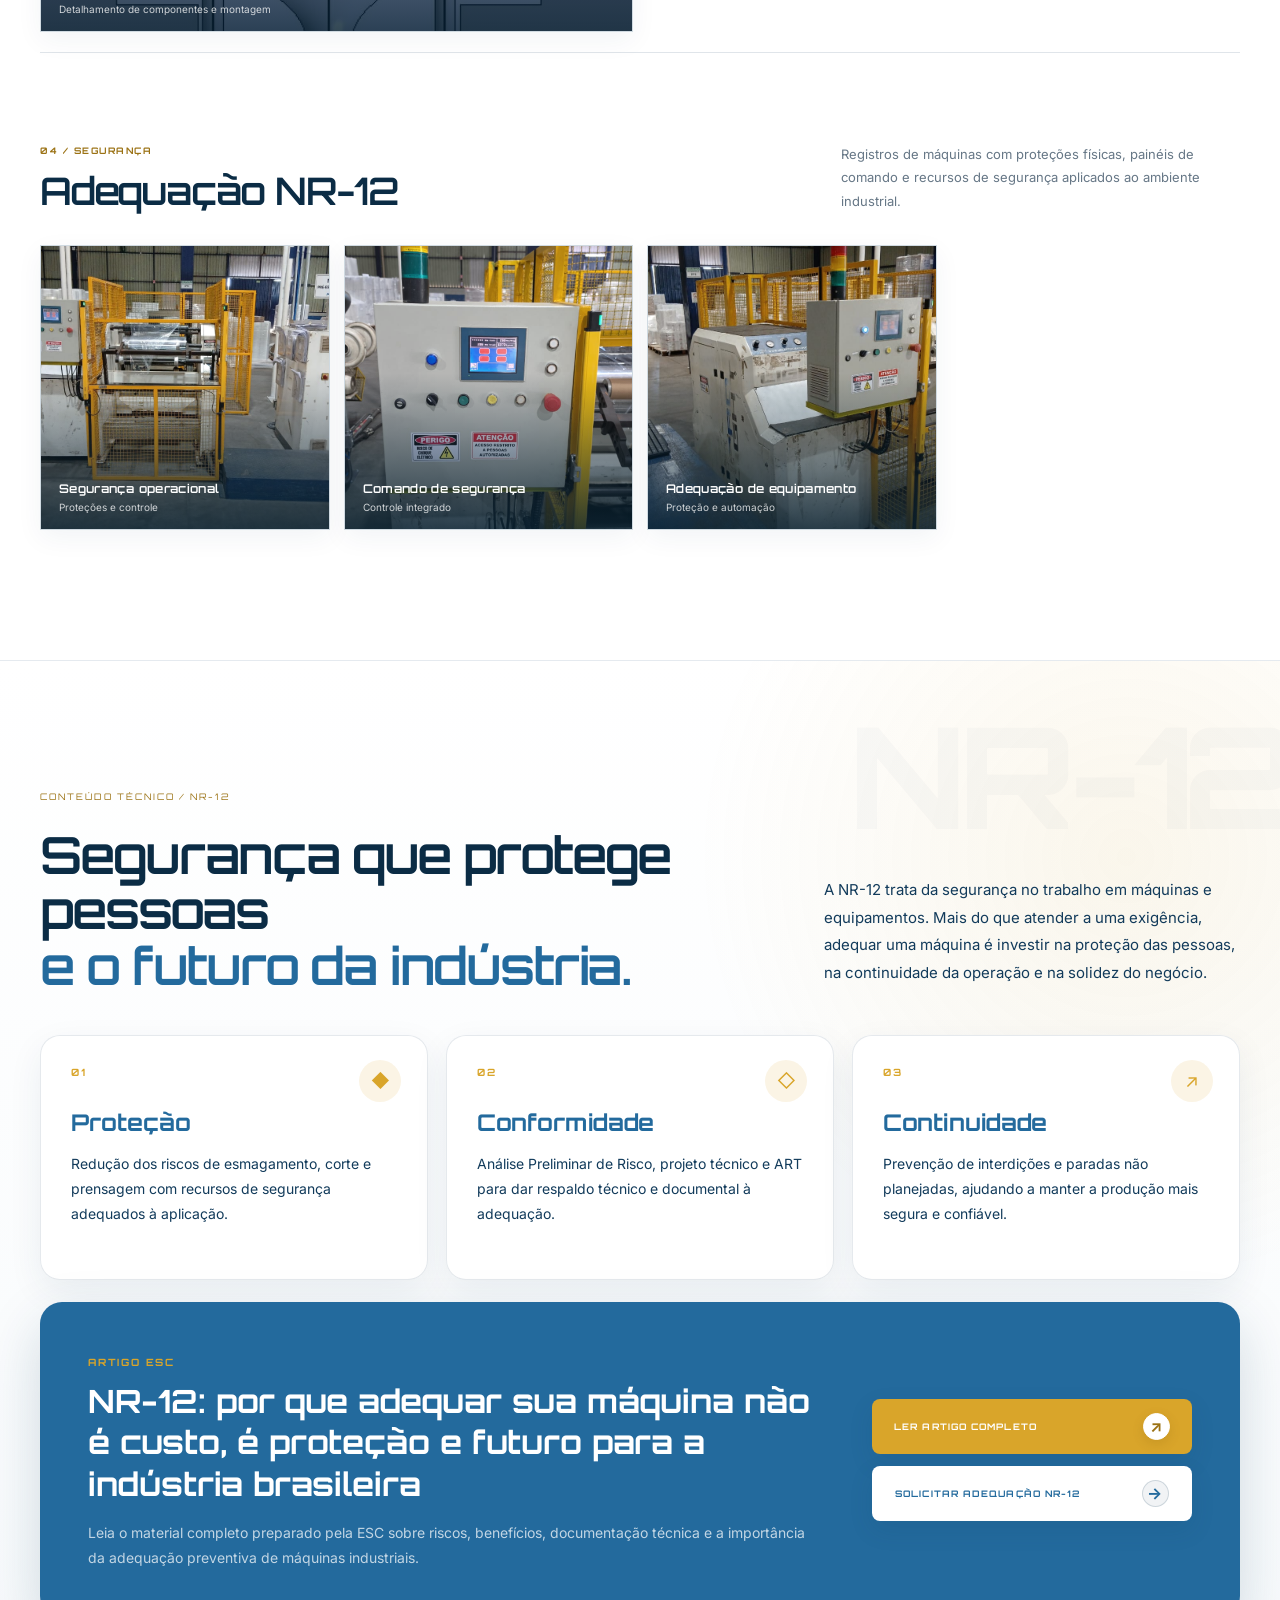
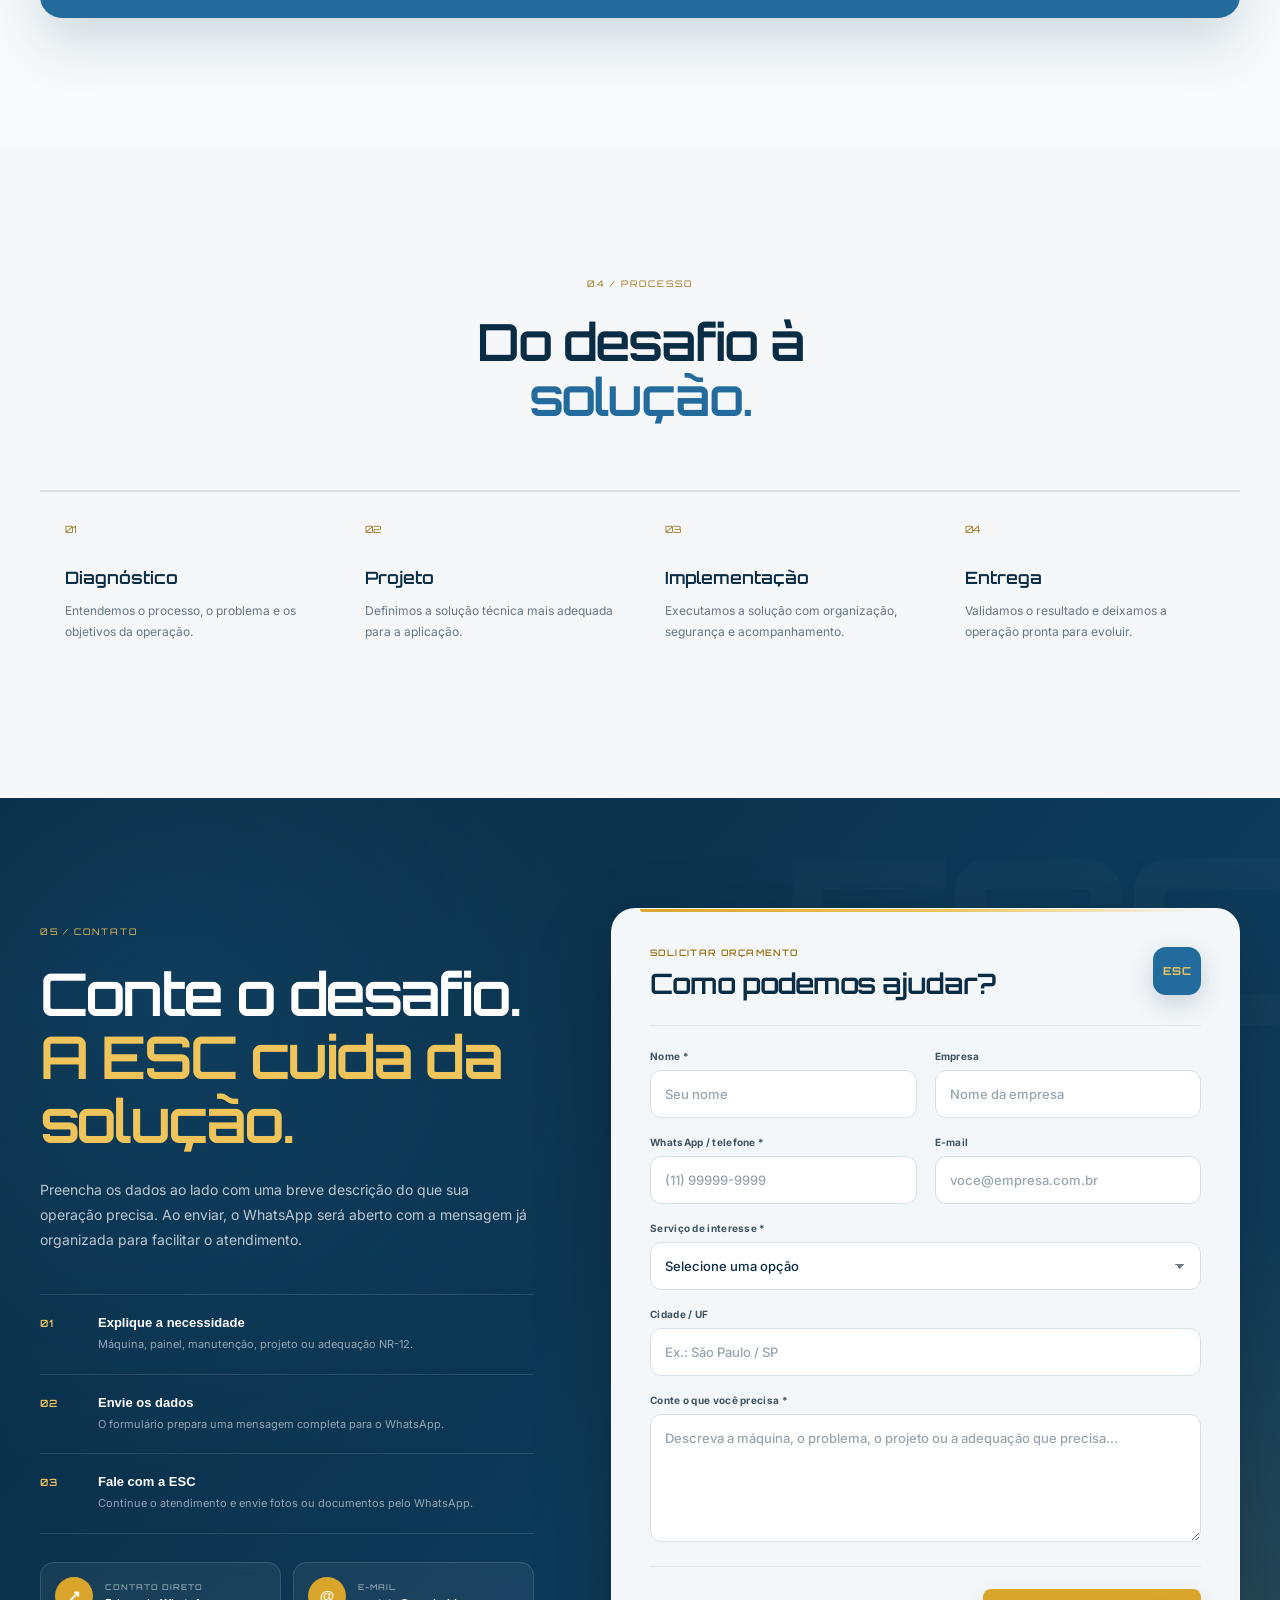
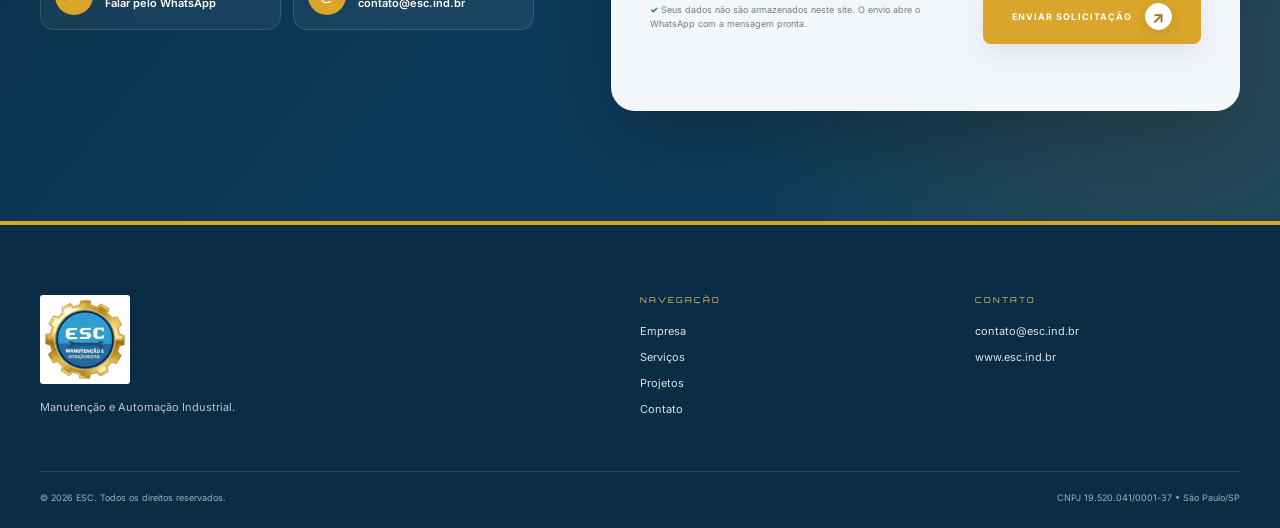
==== commit dbd69497: "atualização" ====
--- a/index.html
+++ b/index.html
@@ -443,7 +443,7 @@
         <div class="container copyright"><span>© <span id="year"></span> ESC. Todos os direitos reservados.</span><span>CNPJ 19.520.041/0001-37 • São Paulo/SP</span></div>
     </footer>
 
-    <a class="whatsapp" href="https://wa.me/5511999999999" target="_blank" rel="noopener" aria-label="Falar pelo WhatsApp"><svg viewBox="0 0 32 32" aria-hidden="true" focusable="false"><path fill="currentColor" d="M19.11 17.25c-.29-.15-1.7-.84-1.96-.94-.26-.1-.45-.15-.64.15-.19.29-.74.94-.91 1.13-.17.19-.34.22-.63.07-.29-.15-1.23-.45-2.34-1.45-.86-.77-1.45-1.72-1.62-2.01-.17-.29-.02-.45.13-.59.13-.13.29-.34.44-.51.15-.17.19-.29.29-.49.1-.19.05-.37-.02-.51-.07-.15-.64-1.55-.88-2.12-.23-.56-.47-.48-.64-.49h-.55c-.19 0-.51.07-.77.37-.26.29-1.01.99-1.01 2.41s1.03 2.79 1.18 2.98c.15.19 2.03 3.1 4.92 4.35.69.3 1.22.47 1.64.6.69.22 1.32.19 1.82.12.56-.08 1.7-.7 1.94-1.37.24-.67.24-1.25.17-1.37-.07-.12-.26-.19-.55-.34z"/><path fill="currentColor" d="M16.03 3.2c-6.99 0-12.67 5.68-12.67 12.67 0 2.23.58 4.4 1.68 6.31L3.25 28.8l6.77-1.78a12.61 12.61 0 0 0 6.01 1.53h.01c6.99 0 12.67-5.68 12.67-12.67S23.02 3.2 16.03 3.2zm0 23.21h-.01a10.5 10.5 0 0 1-5.36-1.47l-.38-.23-4.02 1.05 1.07-3.92-.25-.4a10.5 10.5 0 1 1 8.95 4.97z"/></svg></a>
+    <a class="whatsapp" href="https://wa.me/5511947301808" target="_blank" rel="noopener" aria-label="Falar pelo WhatsApp"><svg viewBox="0 0 32 32" aria-hidden="true" focusable="false"><path fill="currentColor" d="M19.11 17.25c-.29-.15-1.7-.84-1.96-.94-.26-.1-.45-.15-.64.15-.19.29-.74.94-.91 1.13-.17.19-.34.22-.63.07-.29-.15-1.23-.45-2.34-1.45-.86-.77-1.45-1.72-1.62-2.01-.17-.29-.02-.45.13-.59.13-.13.29-.34.44-.51.15-.17.19-.29.29-.49.1-.19.05-.37-.02-.51-.07-.15-.64-1.55-.88-2.12-.23-.56-.47-.48-.64-.49h-.55c-.19 0-.51.07-.77.37-.26.29-1.01.99-1.01 2.41s1.03 2.79 1.18 2.98c.15.19 2.03 3.1 4.92 4.35.69.3 1.22.47 1.64.6.69.22 1.32.19 1.82.12.56-.08 1.7-.7 1.94-1.37.24-.67.24-1.25.17-1.37-.07-.12-.26-.19-.55-.34z"/><path fill="currentColor" d="M16.03 3.2c-6.99 0-12.67 5.68-12.67 12.67 0 2.23.58 4.4 1.68 6.31L3.25 28.8l6.77-1.78a12.61 12.61 0 0 0 6.01 1.53h.01c6.99 0 12.67-5.68 12.67-12.67S23.02 3.2 16.03 3.2zm0 23.21h-.01a10.5 10.5 0 0 1-5.36-1.47l-.38-.23-4.02 1.05 1.07-3.92-.25-.4a10.5 10.5 0 1 1 8.95 4.97z"/></svg></a>
     <script src="script.js?v=20260816-1223"></script>
 </body>
 </html>
--- a/style.css
+++ b/style.css
@@ -1,12 +1,3 @@
-/* =========================================
-   ESC - STYLE.CSS
-   Manutenção e Automação Industrial
-========================================= */
-
-
-/* =========================================
-   VARIÁVEIS
-========================================= */
 
 :root {
     --bg: #ffffff;
@@ -34,9 +25,6 @@
 }
 
 
-/* =========================================
-   RESET
-========================================= */
 
 * {
     margin: 0;
@@ -65,19 +53,11 @@
 }
 
 
-/* =========================================
-   CONTAINER
-========================================= */
-
 .container {
     width: min(var(--container), calc(100% - 48px));
     margin: auto;
 }
 
-
-/* =========================================
-   HEADER
-========================================= */
 
 .header {
     position: fixed;
@@ -138,10 +118,6 @@
 }
 
 
-/* =========================================
-   MENU
-========================================= */
-
 .menu {
     display: flex;
     align-items: center;
@@ -188,10 +164,6 @@
 }
 
 
-/* =========================================
-   BOTÃO DO HEADER
-========================================= */
-
 .header-button {
     border: 1px solid var(--gold);
 
@@ -222,9 +194,6 @@
 }
 
 
-/* =========================================
-   MENU MOBILE
-========================================= */
 
 .menu-toggle {
     display: none;
@@ -255,9 +224,6 @@
 }
 
 
-/* =========================================
-   HERO
-========================================= */
 
 .hero {
     min-height: 100vh;
@@ -288,10 +254,6 @@
 }
 
 
-/* =========================================
-   GRID DO HERO
-========================================= */
-
 .hero-grid {
     position: absolute;
 
@@ -322,10 +284,6 @@
 }
 
 
-/* =========================================
-   GLOWS
-========================================= */
-
 .glow {
     position: absolute;
 
@@ -383,10 +341,6 @@
 }
 
 
-/* =========================================
-   HERO CONTENT
-========================================= */
-
 .hero-content {
     position: relative;
 
@@ -402,9 +356,6 @@
 }
 
 
-/* =========================================
-   EYEBROW
-========================================= */
 
 .eyebrow,
 .section-number,
@@ -463,9 +414,6 @@
 }
 
 
-/* =========================================
-   TÍTULO HERO
-========================================= */
 
 .hero h1 {
     font-family: "Orbitron", sans-serif;
@@ -488,9 +436,6 @@
 }
 
 
-/* =========================================
-   TEXTO HERO
-========================================= */
 
 .hero-copy > p {
     max-width: 570px;
@@ -505,10 +450,6 @@
 }
 
 
-/* =========================================
-   HERO BUTTONS
-========================================= */
-
 .hero-actions {
     display: flex;
 
@@ -576,10 +517,6 @@
 }
 
 
-/* =========================================
-   PROJETOS DO HERO
-========================================= */
-
 .hero-projects {
     width: 100%;
 
@@ -587,9 +524,6 @@
 }
 
 
-/* =========================================
-   TOPO DO CARROSSEL
-========================================= */
 
 .project-topbar {
     height: 42px;
@@ -618,9 +552,6 @@
 }
 
 
-/* =========================================
-   STATUS
-========================================= */
 
 .status-dot {
     width: 6px;
@@ -649,9 +580,6 @@
 }
 
 
-/* =========================================
-   CONTADOR
-========================================= */
 
 .project-counter {
     color: #71808d;
@@ -662,9 +590,6 @@
 }
 
 
-/* =========================================
-   ÁREA DO SLIDE
-========================================= */
 
 .project-stage {
     position: relative;
@@ -700,9 +625,6 @@
 }
 
 
-/* =========================================
-   SLIDE
-========================================= */
 
 .project-slide {
     position: absolute;
@@ -745,9 +667,6 @@
 }
 
 
-/* =========================================
-   IMAGEM
-========================================= */
 
 .project-image-wrap {
     position: relative;
@@ -802,9 +721,6 @@
 }
 
 
-/* =========================================
-   BORDA DOURADA
-========================================= */
 
 .project-image-wrap::before {
     content: "";
@@ -829,9 +745,6 @@
 }
 
 
-/* =========================================
-   LABEL DA IMAGEM
-========================================= */
 
 .image-label {
     position: absolute;
@@ -881,9 +794,6 @@
 }
 
 
-/* =========================================
-   INFORMAÇÕES DO PROJETO
-========================================= */
 
 .project-info {
     position: relative;
@@ -957,9 +867,6 @@
 }
 
 
-/* =========================================
-   BOTÃO DO PROJETO
-========================================= */
 
 .project-button {
     position: absolute;
@@ -1033,10 +940,6 @@
 }
 
 
-/* =========================================
-   CONTROLES
-========================================= */
-
 .project-controls {
     height: 55px;
 
@@ -1077,10 +980,6 @@
     background: var(--gold);
 }
 
-
-/* =========================================
-   SETAS
-========================================= */
 
 .arrows {
     display: flex;
@@ -1116,9 +1015,6 @@
 }
 
 
-/* =========================================
-   BARRA DE PROGRESSO
-========================================= */
 
 .project-progress {
     position: absolute;
@@ -1154,9 +1050,7 @@
 
 
 
-/* =========================================
-   DIFERENCIAIS
-========================================= */
+
 
 .diferenciais {
     position: relative;
@@ -1243,9 +1137,7 @@
     line-height: 1.65;
 }
 
-/* =========================================
-   SEÇÕES
-========================================= */
+
 
 .section {
     padding: 130px 0;
@@ -1293,9 +1185,7 @@
 }
 
 
-/* =========================================
-   SOBRE
-========================================= */
+
 
 .about-text {
     padding-top: 42px;
@@ -1346,10 +1236,6 @@
     transform: translateX(5px);
 }
 
-
-/* =========================================
-   SERVIÇOS
-========================================= */
 
 .services {
     background: #f5f7f9;
@@ -1488,9 +1374,6 @@
 }
 
 
-/* =========================================
-   PROJETOS / GALERIA
-========================================= */
 
 .projects {
     background: #fff;
@@ -1609,9 +1492,6 @@
 }
 
 
-/* =========================================
-   PROCESSO
-========================================= */
 
 .process {
     background: #f5f7f9;
@@ -1801,9 +1681,7 @@
 }
 
 
-/* =========================================
-   FOOTER
-========================================= */
+
 
 .footer {
     background: #0b2c45;
@@ -1889,9 +1767,7 @@
 }
 
 
-/* =========================================
-   WHATSAPP
-========================================= */
+
 
 .whatsapp {
     position: fixed;
@@ -1958,9 +1834,7 @@
 }
 
 
-/* =========================================
-   ANIMAÇÕES DE SCROLL
-========================================= */
+
 
 .reveal {
     opacity: 0;
@@ -1981,9 +1855,7 @@
 }
 
 
-/* =========================================
-   TABLET
-========================================= */
+
 
 @media (max-width: 1050px) {
 
@@ -2013,9 +1885,7 @@
 }
 
 
-/* =========================================
-   TABLET / CELULAR
-========================================= */
+
 
 @media (max-width: 820px) {
 
@@ -2177,9 +2047,7 @@
 }
 
 
-/* =========================================
-   CELULAR
-========================================= */
+
 
 @media (max-width: 560px) {
 
@@ -2313,9 +2181,7 @@
     }
 
 }
-/* =====================================================
-   HERO TITLE + LOGO
-   ===================================================== */
+
 
 .hero-title {
     display: flex;
@@ -2369,7 +2235,7 @@
     }
 }
 
-/* CELULAR - LOGO ACIMA DO TÍTULO */
+
 @media (max-width: 560px) {
     .hero-title {
         width: 100%;
@@ -2408,9 +2274,6 @@
 }
 
 
-/* =====================================================
-   AJUSTES ESC — NOVA ORGANIZAÇÃO DE SERVIÇOS E PROJETOS
-   ===================================================== */
 
 .services-grid-five {
     grid-template-columns: repeat(5, 1fr);
@@ -2679,9 +2542,6 @@
     }
 }
 
-/* =========================================
-   MELHORIA VISUAL DOS BOTÕES E SETAS
-========================================= */
 
 .header-button,
 .button,
@@ -2916,11 +2776,6 @@
 }
 
 
-/* =========================================
-   AJUSTE MOBILE — HEADER E WHATSAPP
-   Mantém o botão de orçamento fora do header em telas pequenas
-   para não comprimir logo/menu, e usa o ícone oficial do WhatsApp.
-========================================= */
 .whatsapp svg {
     width: 29px;
     height: 29px;
@@ -2960,9 +2815,6 @@
 }
 
 
-/* =========================================
-   CONTEÚDO TÉCNICO — NR-12
-========================================= */
 .nr12-content {
     position: relative;
     overflow: hidden;
@@ -3219,7 +3071,7 @@
     }
 }
 
-/* Centralização consistente do ícone do WhatsApp, inclusive no Safari/iOS */
+
 .whatsapp {
     display: flex;
     align-items: center;
@@ -3236,9 +3088,7 @@
     transform: none;
 }
 
-/* =========================================
-   CORREÇÃO NR-12 — BOTÃO CLARO / SAFARI
-========================================= */
+
 .nr12-article-box {
     width: 100%;
     box-sizing: border-box;
@@ -3308,10 +3158,6 @@
     }
 }
 
-
-/* =====================================================
-   CONTATO / FORMULÁRIO DE ORÇAMENTO
-   ===================================================== */
 .contact-section {
     position: relative;
     padding: 110px 0;
@@ -3652,12 +3498,12 @@
     font-weight: 600;
 }
 
-/* acabamento geral */
 .service-card,
 .portfolio-card,
 .nr12-benefit-card,
 .quote-card {
     -webkit-transform: translateZ(0);
+    transform: translateZ(0);
 }
 
 @media (max-width: 1080px) {
@@ -3726,7 +3572,6 @@
 }
 
 
-/* Diferenciais - responsividade final */
 @media (max-width: 900px) {
     .diferenciais-grid { grid-template-columns: repeat(2, 1fr); }
     .diferencial-card:nth-child(2) { border-right: 1px solid rgba(255,255,255,.11); }
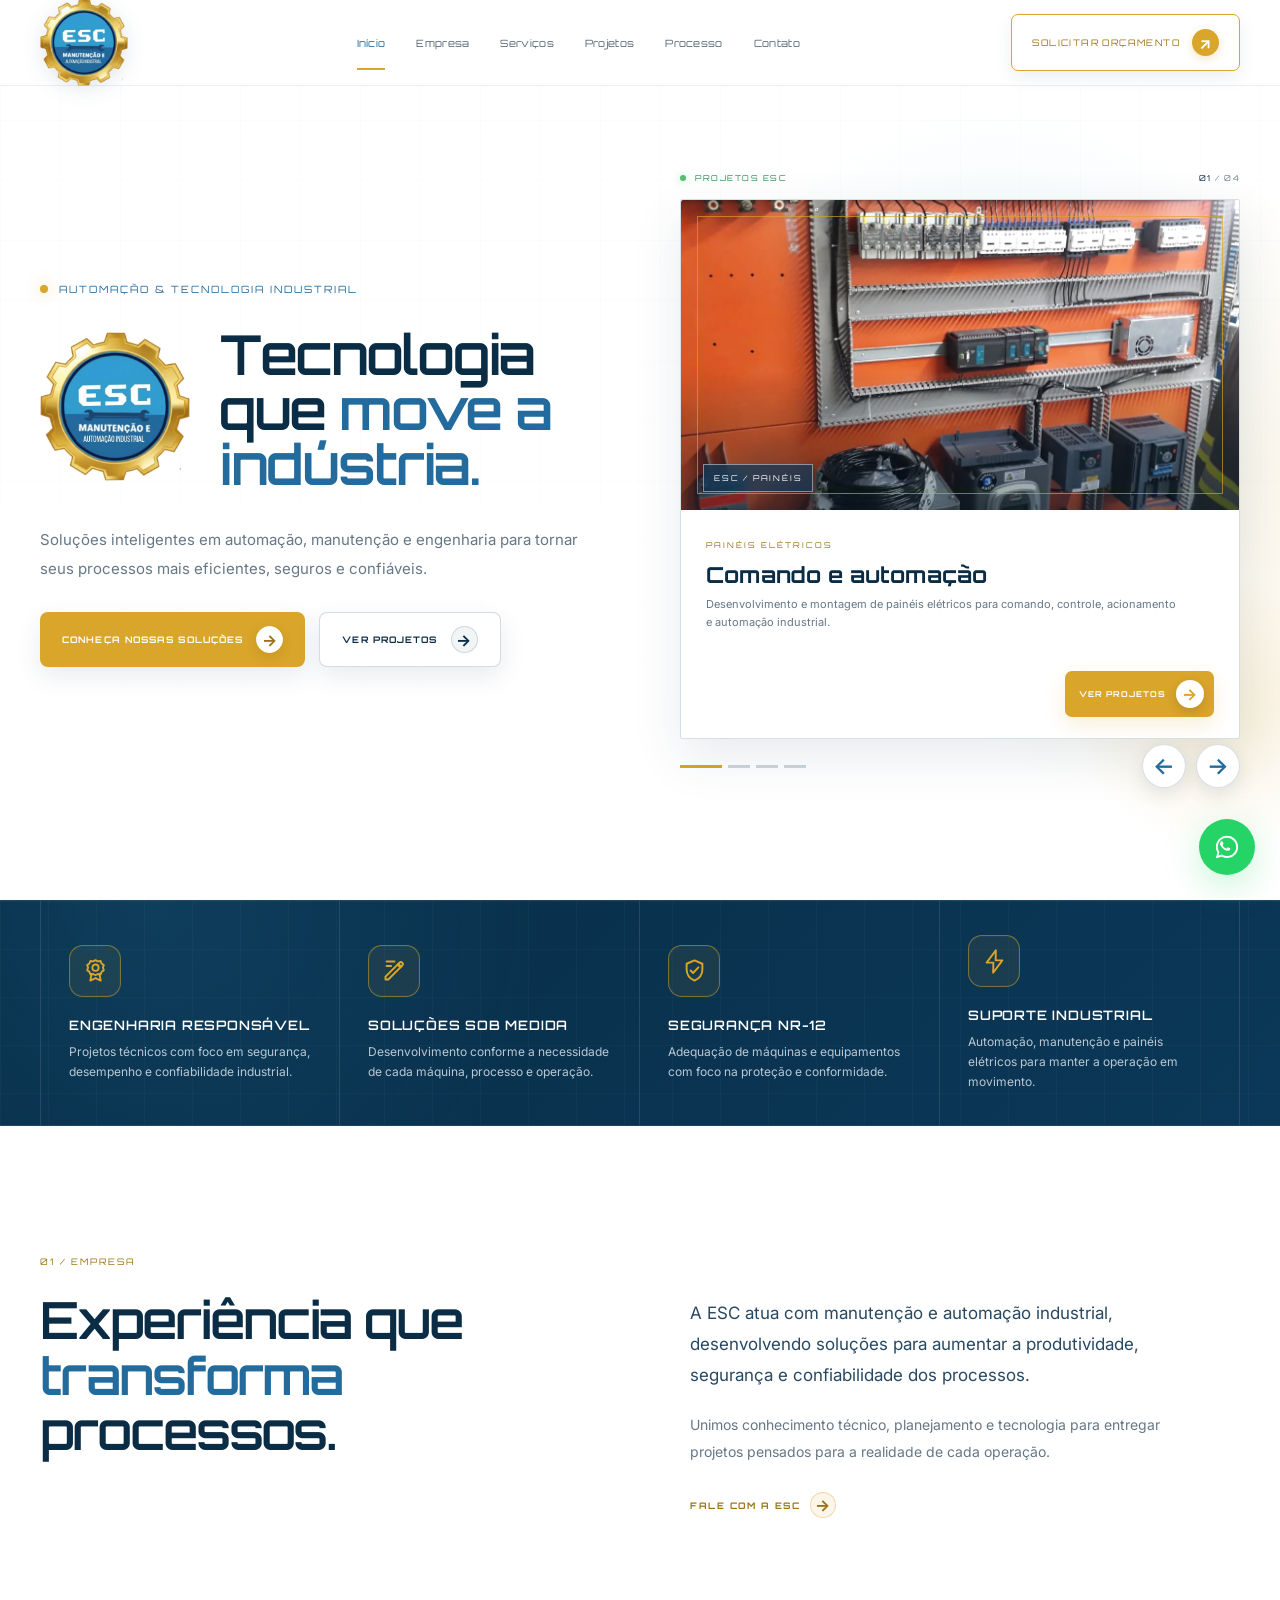
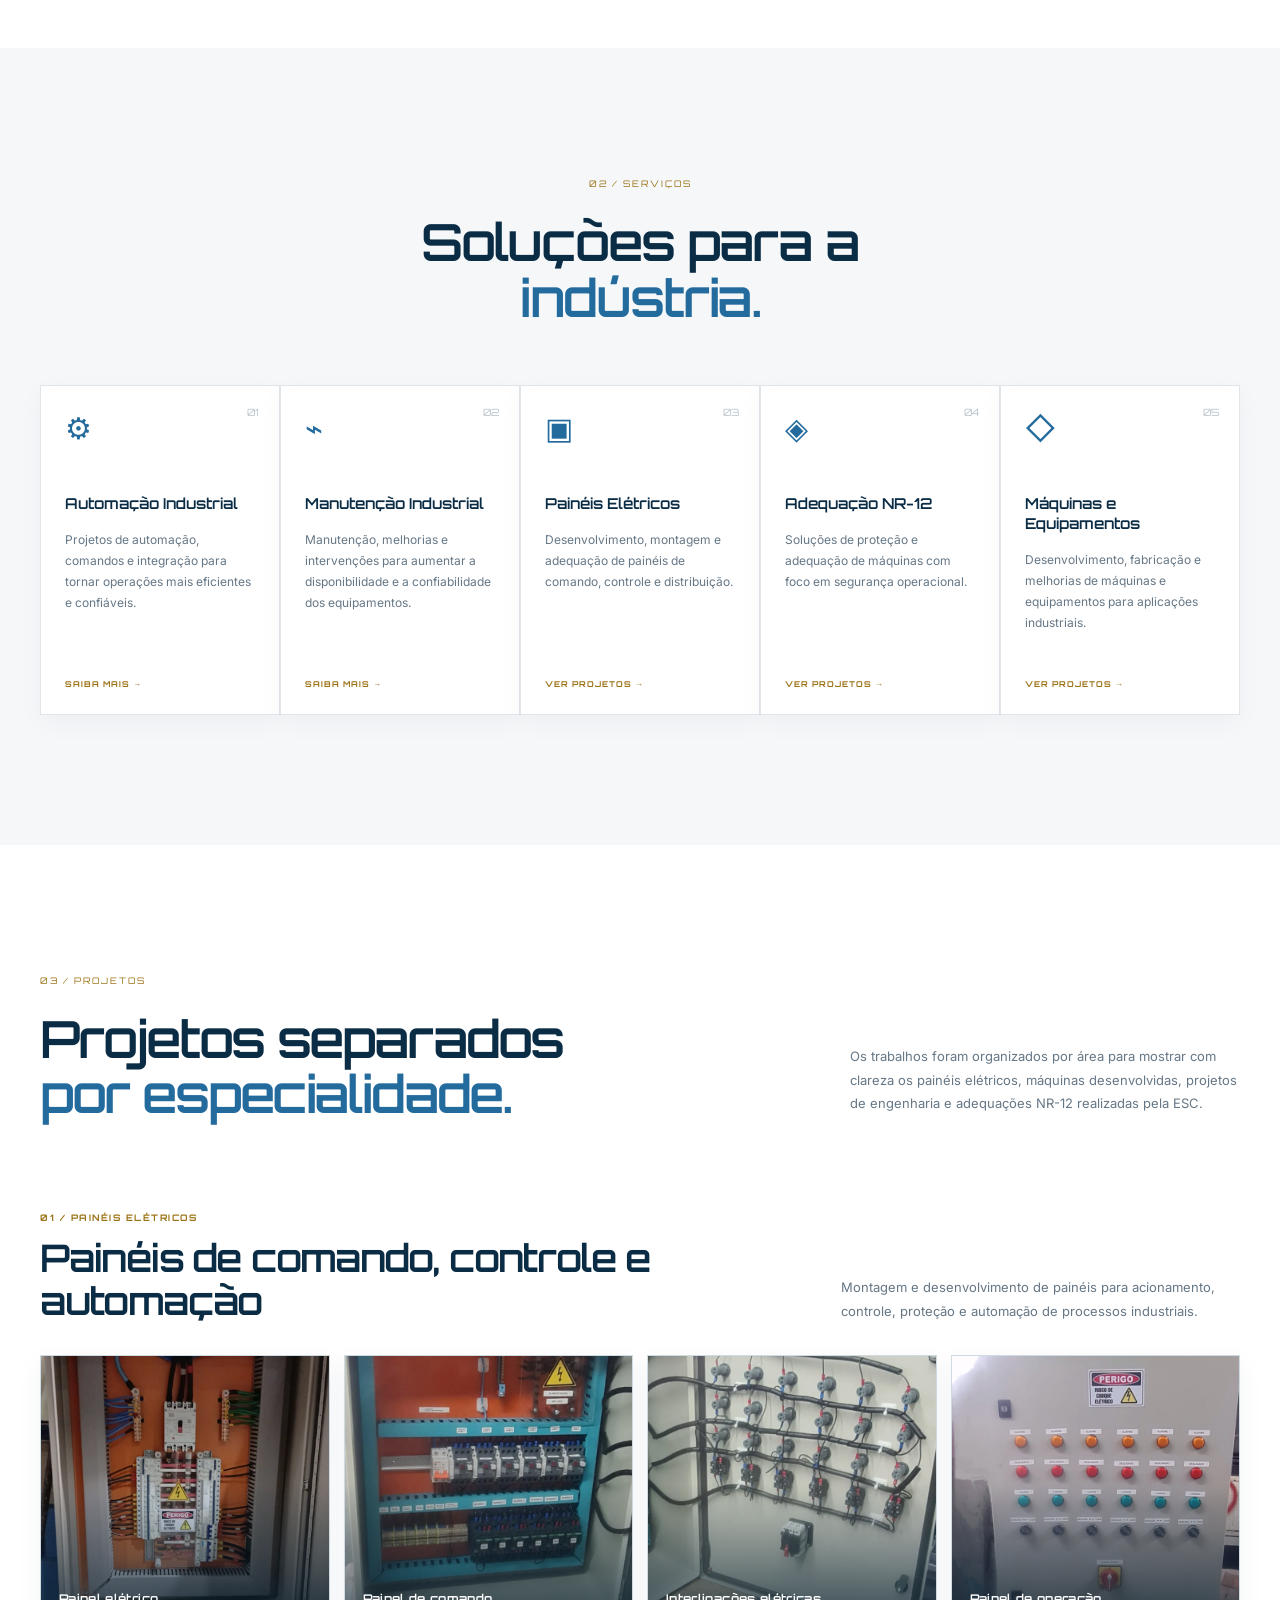
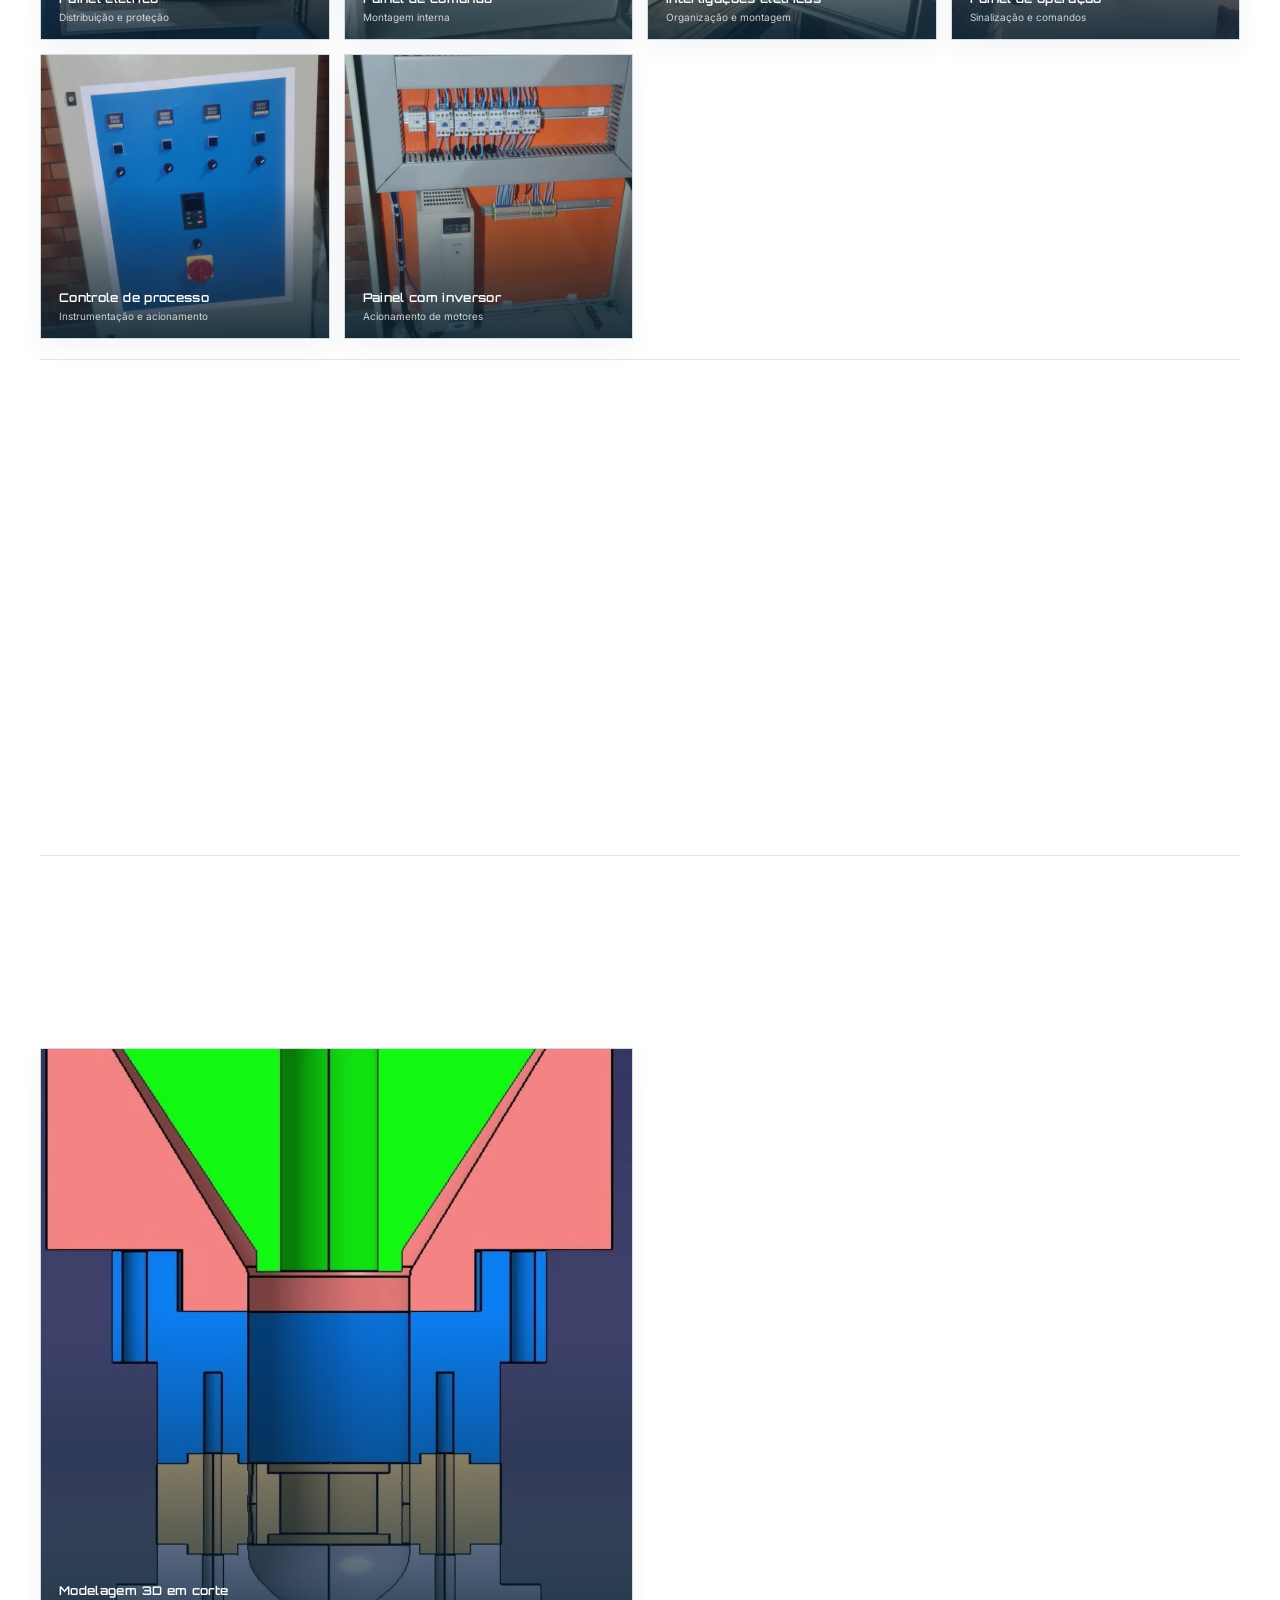
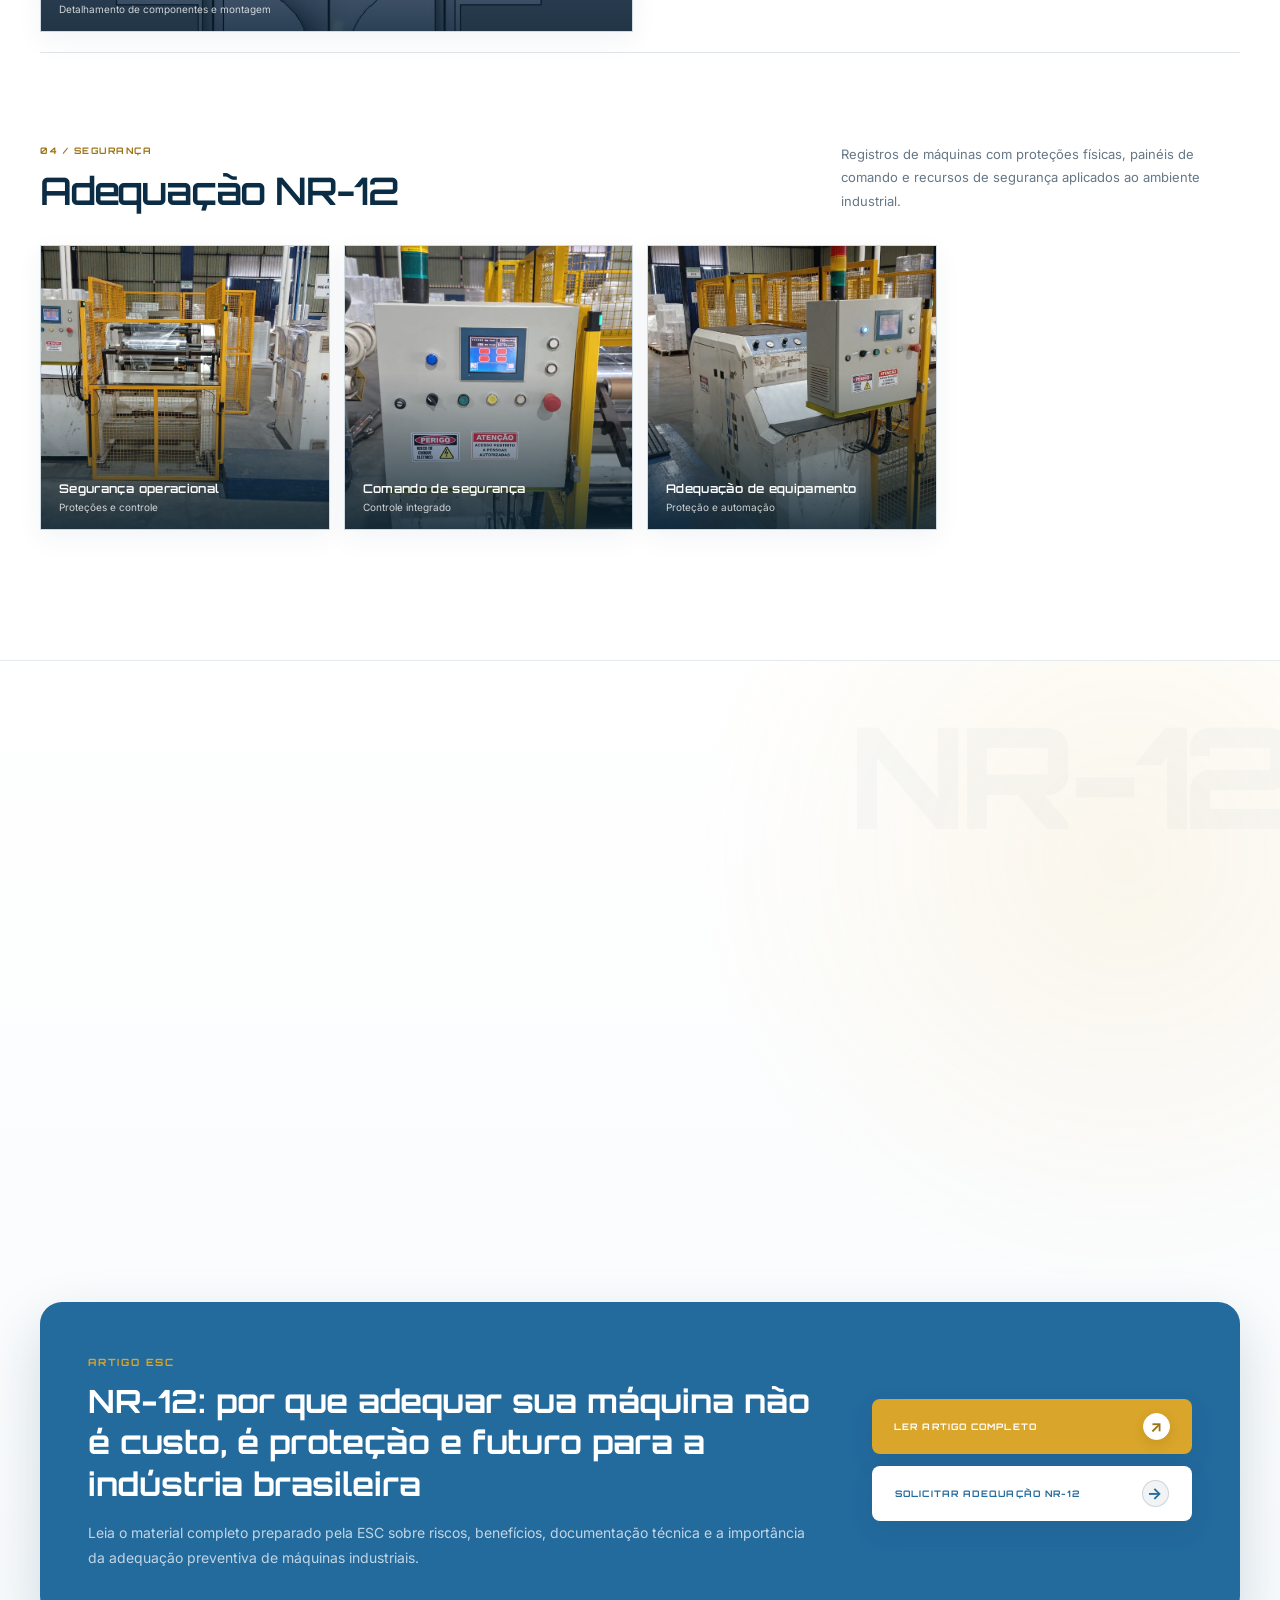
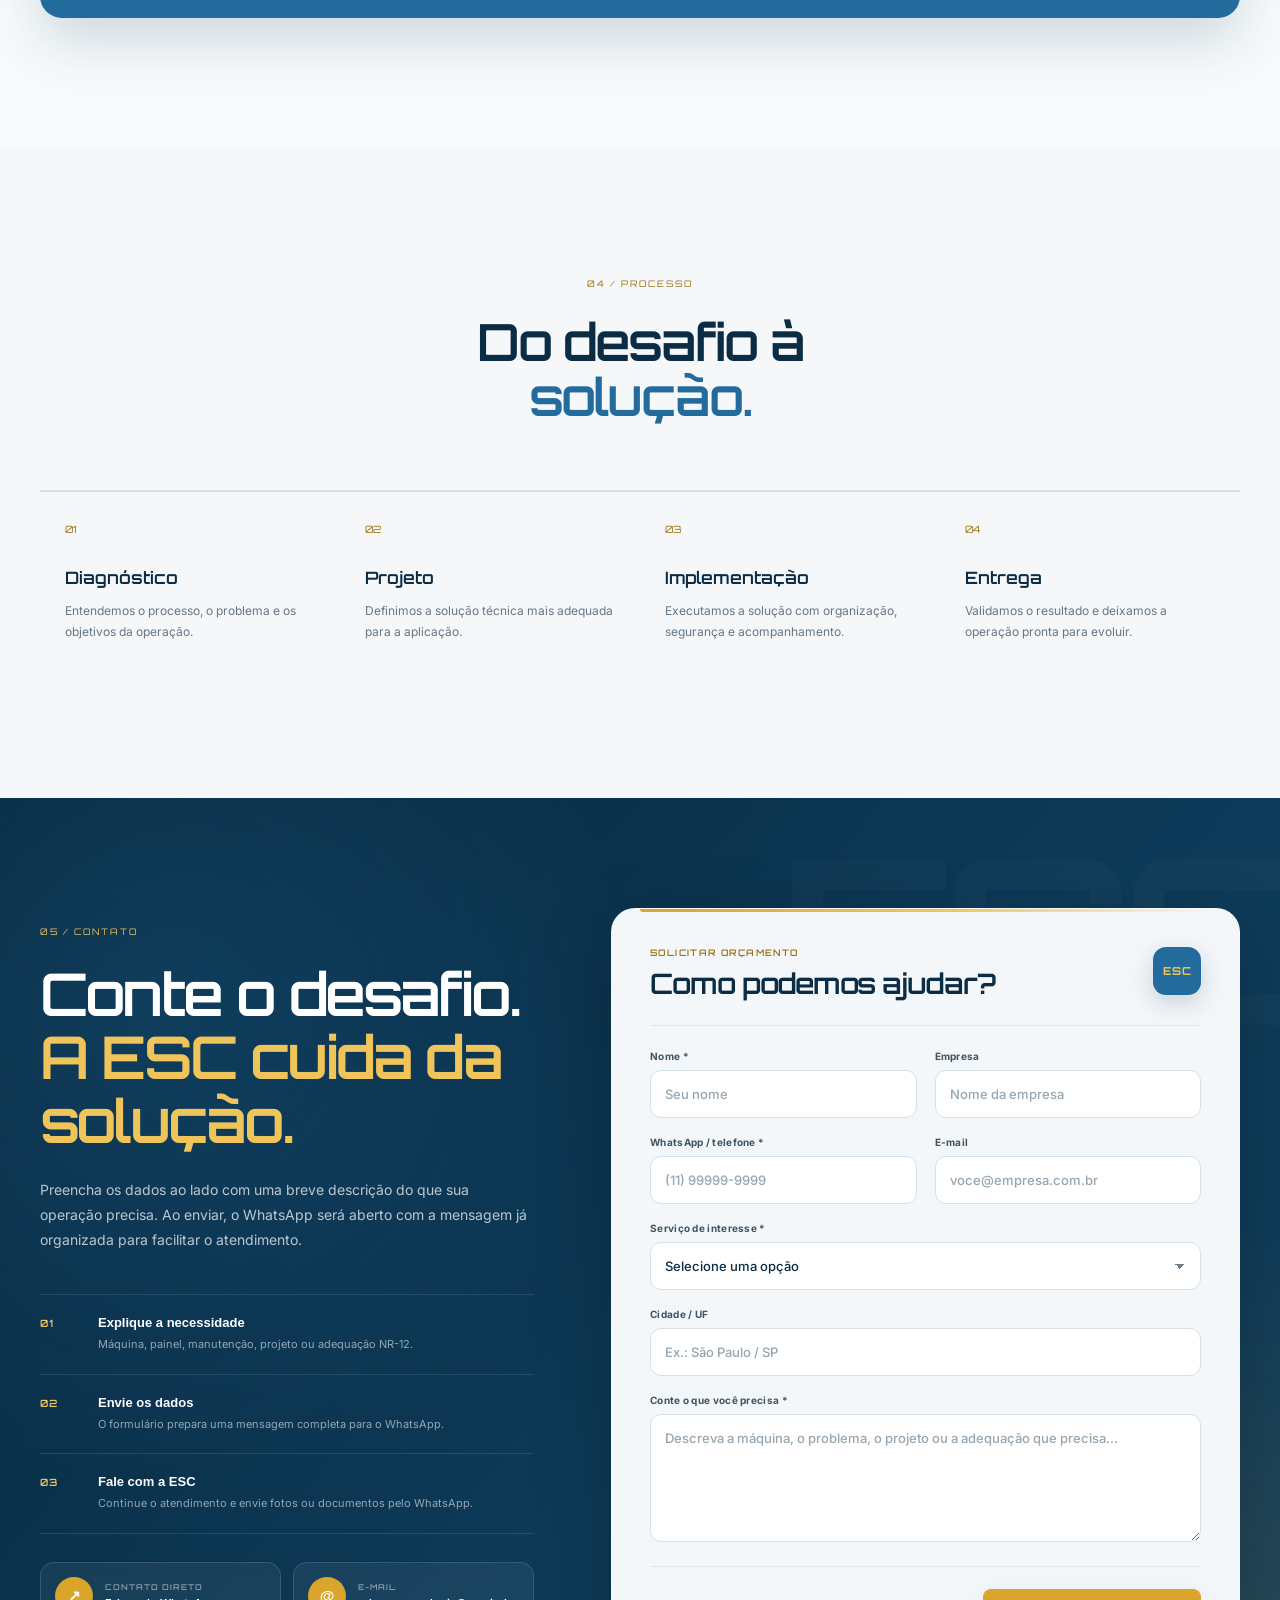
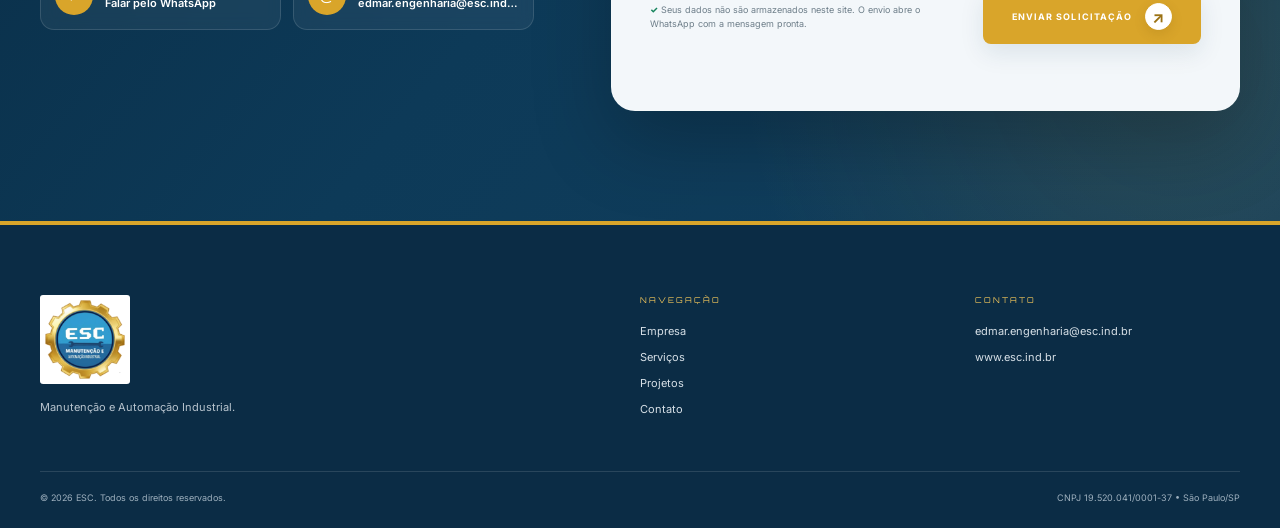
==== commit 1cf12b73: "atualização" ====
--- a/index.html
+++ b/index.html
@@ -315,7 +315,7 @@
                     </div>
                     <div class="nr12-article-actions">
                         <a class="button button-primary nr12-pdf-button" href="assets/documentos/artigo-importancia-nr12.pdf" target="_blank" rel="noopener">LER ARTIGO COMPLETO <span>↗</span></a>
-                        <a class="button button-light nr12-contact-button" href="https://wa.me/5511999999999" target="_blank" rel="noopener">SOLICITAR ADEQUAÇÃO NR-12 <span>→</span></a>
+                        <a class="button button-light nr12-contact-button" href="https://wa.me/5511947301808" target="_blank" rel="noopener">SOLICITAR ADEQUAÇÃO NR-12 <span>→</span></a>
                     </div>
                 </div>
             </div>
@@ -356,13 +356,13 @@
                     </div>
 
                     <div class="contact-quick-actions">
-                        <a class="contact-quick-link" href="https://wa.me/5511999999999" target="_blank" rel="noopener">
+                        <a class="contact-quick-link" href="https://wa.me/5511947301808" target="_blank" rel="noopener">
                             <span class="contact-quick-icon" aria-hidden="true">↗</span>
                             <span><small>CONTATO DIRETO</small><strong>Falar pelo WhatsApp</strong></span>
                         </a>
-                        <a class="contact-quick-link" href="mailto:contato@esc.ind.br">
+                        <a class="contact-quick-link" href="mailto:edmar.engenharia@esc.ind.br">
                             <span class="contact-quick-icon" aria-hidden="true">@</span>
-                            <span><small>E-MAIL</small><strong>contato@esc.ind.br</strong></span>
+                            <span><small>E-MAIL</small><strong>edmar.engenharia@esc.ind.br</strong></span>
                         </a>
                     </div>
                 </div>
@@ -438,7 +438,7 @@
         <div class="container footer-grid">
             <div><img src="assets/logo-esc.webp" alt="ESC" class="footer-logo"><p>Manutenção e Automação Industrial.</p></div>
             <div><span class="footer-title">NAVEGAÇÃO</span><a href="#empresa">Empresa</a><a href="#servicos">Serviços</a><a href="#projetos">Projetos</a><a href="#contato">Contato</a></div>
-            <div><span class="footer-title">CONTATO</span><a href="mailto:contato@esc.ind.br">contato@esc.ind.br</a><a href="https://www.esc.ind.br/" target="_blank" rel="noopener">www.esc.ind.br</a></div>
+            <div><span class="footer-title">CONTATO</span><a href="mailto:edmar.engenharia@esc.ind.br">edmar.engenharia@esc.ind.br</a><a href="https://www.esc.ind.br/" target="_blank" rel="noopener">www.esc.ind.br</a></div>
         </div>
         <div class="container copyright"><span>© <span id="year"></span> ESC. Todos os direitos reservados.</span><span>CNPJ 19.520.041/0001-37 • São Paulo/SP</span></div>
     </footer>
--- a/style.css
+++ b/style.css
@@ -1,3 +1,12 @@
+/* =========================================
+   ESC - STYLE.CSS
+   Manutenção e Automação Industrial
+========================================= */
+
+
+/* =========================================
+   VARIÁVEIS
+========================================= */
 
 :root {
     --bg: #ffffff;
@@ -25,6 +34,9 @@
 }
 
 
+/* =========================================
+   RESET
+========================================= */
 
 * {
     margin: 0;
@@ -53,11 +65,19 @@
 }
 
 
+/* =========================================
+   CONTAINER
+========================================= */
+
 .container {
     width: min(var(--container), calc(100% - 48px));
     margin: auto;
 }
 
+
+/* =========================================
+   HEADER
+========================================= */
 
 .header {
     position: fixed;
@@ -118,6 +138,10 @@
 }
 
 
+/* =========================================
+   MENU
+========================================= */
+
 .menu {
     display: flex;
     align-items: center;
@@ -164,6 +188,10 @@
 }
 
 
+/* =========================================
+   BOTÃO DO HEADER
+========================================= */
+
 .header-button {
     border: 1px solid var(--gold);
 
@@ -194,6 +222,9 @@
 }
 
 
+/* =========================================
+   MENU MOBILE
+========================================= */
 
 .menu-toggle {
     display: none;
@@ -224,6 +255,9 @@
 }
 
 
+/* =========================================
+   HERO
+========================================= */
 
 .hero {
     min-height: 100vh;
@@ -254,6 +288,10 @@
 }
 
 
+/* =========================================
+   GRID DO HERO
+========================================= */
+
 .hero-grid {
     position: absolute;
 
@@ -284,6 +322,10 @@
 }
 
 
+/* =========================================
+   GLOWS
+========================================= */
+
 .glow {
     position: absolute;
 
@@ -341,6 +383,10 @@
 }
 
 
+/* =========================================
+   HERO CONTENT
+========================================= */
+
 .hero-content {
     position: relative;
 
@@ -356,6 +402,9 @@
 }
 
 
+/* =========================================
+   EYEBROW
+========================================= */
 
 .eyebrow,
 .section-number,
@@ -414,6 +463,9 @@
 }
 
 
+/* =========================================
+   TÍTULO HERO
+========================================= */
 
 .hero h1 {
     font-family: "Orbitron", sans-serif;
@@ -436,6 +488,9 @@
 }
 
 
+/* =========================================
+   TEXTO HERO
+========================================= */
 
 .hero-copy > p {
     max-width: 570px;
@@ -450,6 +505,10 @@
 }
 
 
+/* =========================================
+   HERO BUTTONS
+========================================= */
+
 .hero-actions {
     display: flex;
 
@@ -517,6 +576,10 @@
 }
 
 
+/* =========================================
+   PROJETOS DO HERO
+========================================= */
+
 .hero-projects {
     width: 100%;
 
@@ -524,6 +587,9 @@
 }
 
 
+/* =========================================
+   TOPO DO CARROSSEL
+========================================= */
 
 .project-topbar {
     height: 42px;
@@ -552,6 +618,9 @@
 }
 
 
+/* =========================================
+   STATUS
+========================================= */
 
 .status-dot {
     width: 6px;
@@ -580,6 +649,9 @@
 }
 
 
+/* =========================================
+   CONTADOR
+========================================= */
 
 .project-counter {
     color: #71808d;
@@ -590,6 +662,9 @@
 }
 
 
+/* =========================================
+   ÁREA DO SLIDE
+========================================= */
 
 .project-stage {
     position: relative;
@@ -625,6 +700,9 @@
 }
 
 
+/* =========================================
+   SLIDE
+========================================= */
 
 .project-slide {
     position: absolute;
@@ -667,6 +745,9 @@
 }
 
 
+/* =========================================
+   IMAGEM
+========================================= */
 
 .project-image-wrap {
     position: relative;
@@ -721,6 +802,9 @@
 }
 
 
+/* =========================================
+   BORDA DOURADA
+========================================= */
 
 .project-image-wrap::before {
     content: "";
@@ -745,6 +829,9 @@
 }
 
 
+/* =========================================
+   LABEL DA IMAGEM
+========================================= */
 
 .image-label {
     position: absolute;
@@ -794,6 +881,9 @@
 }
 
 
+/* =========================================
+   INFORMAÇÕES DO PROJETO
+========================================= */
 
 .project-info {
     position: relative;
@@ -867,6 +957,9 @@
 }
 
 
+/* =========================================
+   BOTÃO DO PROJETO
+========================================= */
 
 .project-button {
     position: absolute;
@@ -940,6 +1033,10 @@
 }
 
 
+/* =========================================
+   CONTROLES
+========================================= */
+
 .project-controls {
     height: 55px;
 
@@ -980,6 +1077,10 @@
     background: var(--gold);
 }
 
+
+/* =========================================
+   SETAS
+========================================= */
 
 .arrows {
     display: flex;
@@ -1015,6 +1116,9 @@
 }
 
 
+/* =========================================
+   BARRA DE PROGRESSO
+========================================= */
 
 .project-progress {
     position: absolute;
@@ -1050,7 +1154,9 @@
 
 
 
-
+/* =========================================
+   DIFERENCIAIS
+========================================= */
 
 .diferenciais {
     position: relative;
@@ -1137,7 +1243,9 @@
     line-height: 1.65;
 }
 
-
+/* =========================================
+   SEÇÕES
+========================================= */
 
 .section {
     padding: 130px 0;
@@ -1185,7 +1293,9 @@
 }
 
 
-
+/* =========================================
+   SOBRE
+========================================= */
 
 .about-text {
     padding-top: 42px;
@@ -1236,6 +1346,10 @@
     transform: translateX(5px);
 }
 
+
+/* =========================================
+   SERVIÇOS
+========================================= */
 
 .services {
     background: #f5f7f9;
@@ -1374,6 +1488,9 @@
 }
 
 
+/* =========================================
+   PROJETOS / GALERIA
+========================================= */
 
 .projects {
     background: #fff;
@@ -1492,6 +1609,9 @@
 }
 
 
+/* =========================================
+   PROCESSO
+========================================= */
 
 .process {
     background: #f5f7f9;
@@ -1681,7 +1801,9 @@
 }
 
 
-
+/* =========================================
+   FOOTER
+========================================= */
 
 .footer {
     background: #0b2c45;
@@ -1767,7 +1889,9 @@
 }
 
 
-
+/* =========================================
+   WHATSAPP
+========================================= */
 
 .whatsapp {
     position: fixed;
@@ -1834,7 +1958,9 @@
 }
 
 
-
+/* =========================================
+   ANIMAÇÕES DE SCROLL
+========================================= */
 
 .reveal {
     opacity: 0;
@@ -1855,7 +1981,9 @@
 }
 
 
-
+/* =========================================
+   TABLET
+========================================= */
 
 @media (max-width: 1050px) {
 
@@ -1885,7 +2013,9 @@
 }
 
 
-
+/* =========================================
+   TABLET / CELULAR
+========================================= */
 
 @media (max-width: 820px) {
 
@@ -2047,7 +2177,9 @@
 }
 
 
-
+/* =========================================
+   CELULAR
+========================================= */
 
 @media (max-width: 560px) {
 
@@ -2181,7 +2313,9 @@
     }
 
 }
-
+/* =====================================================
+   HERO TITLE + LOGO
+   ===================================================== */
 
 .hero-title {
     display: flex;
@@ -2235,7 +2369,7 @@
     }
 }
 
-
+/* CELULAR - LOGO ACIMA DO TÍTULO */
 @media (max-width: 560px) {
     .hero-title {
         width: 100%;
@@ -2274,6 +2408,9 @@
 }
 
 
+/* =====================================================
+   AJUSTES ESC — NOVA ORGANIZAÇÃO DE SERVIÇOS E PROJETOS
+   ===================================================== */
 
 .services-grid-five {
     grid-template-columns: repeat(5, 1fr);
@@ -2542,6 +2679,9 @@
     }
 }
 
+/* =========================================
+   MELHORIA VISUAL DOS BOTÕES E SETAS
+========================================= */
 
 .header-button,
 .button,
@@ -2776,6 +2916,11 @@
 }
 
 
+/* =========================================
+   AJUSTE MOBILE — HEADER E WHATSAPP
+   Mantém o botão de orçamento fora do header em telas pequenas
+   para não comprimir logo/menu, e usa o ícone oficial do WhatsApp.
+========================================= */
 .whatsapp svg {
     width: 29px;
     height: 29px;
@@ -2815,6 +2960,9 @@
 }
 
 
+/* =========================================
+   CONTEÚDO TÉCNICO — NR-12
+========================================= */
 .nr12-content {
     position: relative;
     overflow: hidden;
@@ -3071,7 +3219,7 @@
     }
 }
 
-
+/* Centralização consistente do ícone do WhatsApp, inclusive no Safari/iOS */
 .whatsapp {
     display: flex;
     align-items: center;
@@ -3088,7 +3236,9 @@
     transform: none;
 }
 
-
+/* =========================================
+   CORREÇÃO NR-12 — BOTÃO CLARO / SAFARI
+========================================= */
 .nr12-article-box {
     width: 100%;
     box-sizing: border-box;
@@ -3158,6 +3308,10 @@
     }
 }
 
+
+/* =====================================================
+   CONTATO / FORMULÁRIO DE ORÇAMENTO
+   ===================================================== */
 .contact-section {
     position: relative;
     padding: 110px 0;
@@ -3498,12 +3652,12 @@
     font-weight: 600;
 }
 
+/* acabamento geral */
 .service-card,
 .portfolio-card,
 .nr12-benefit-card,
 .quote-card {
     -webkit-transform: translateZ(0);
-    transform: translateZ(0);
 }
 
 @media (max-width: 1080px) {
@@ -3572,6 +3726,7 @@
 }
 
 
+/* Diferenciais - responsividade final */
 @media (max-width: 900px) {
     .diferenciais-grid { grid-template-columns: repeat(2, 1fr); }
     .diferencial-card:nth-child(2) { border-right: 1px solid rgba(255,255,255,.11); }
@@ -3596,3 +3751,4 @@
     .diferencial-card h3 { font-size: 11px; }
     .diferencial-card p { font-size: 11px; max-width: none; }
 }
+\n\n/* =========================================\n   WHATSAPP — CENTRALIZAÇÃO FINAL\n   Corrige alinhamento visual em Chrome/Safari/iOS\n========================================= */\n.whatsapp {\n    display: grid !important;\n    place-items: center !important;\n    line-height: 0 !important;\n    padding: 0 !important;\n}\n\n.whatsapp svg {\n    width: 29px !important;\n    height: 29px !important;\n    display: block !important;\n    margin: 0 !important;\n    padding: 0 !important;\n    position: static !important;\n    flex: none !important;\n    transform: translate(0, 0) !important;\n    transform-origin: center center !important;\n}\n\n@media (max-width: 480px) {\n    .whatsapp svg {\n        width: 28px !important;\n        height: 28px !important;\n    }\n}\n
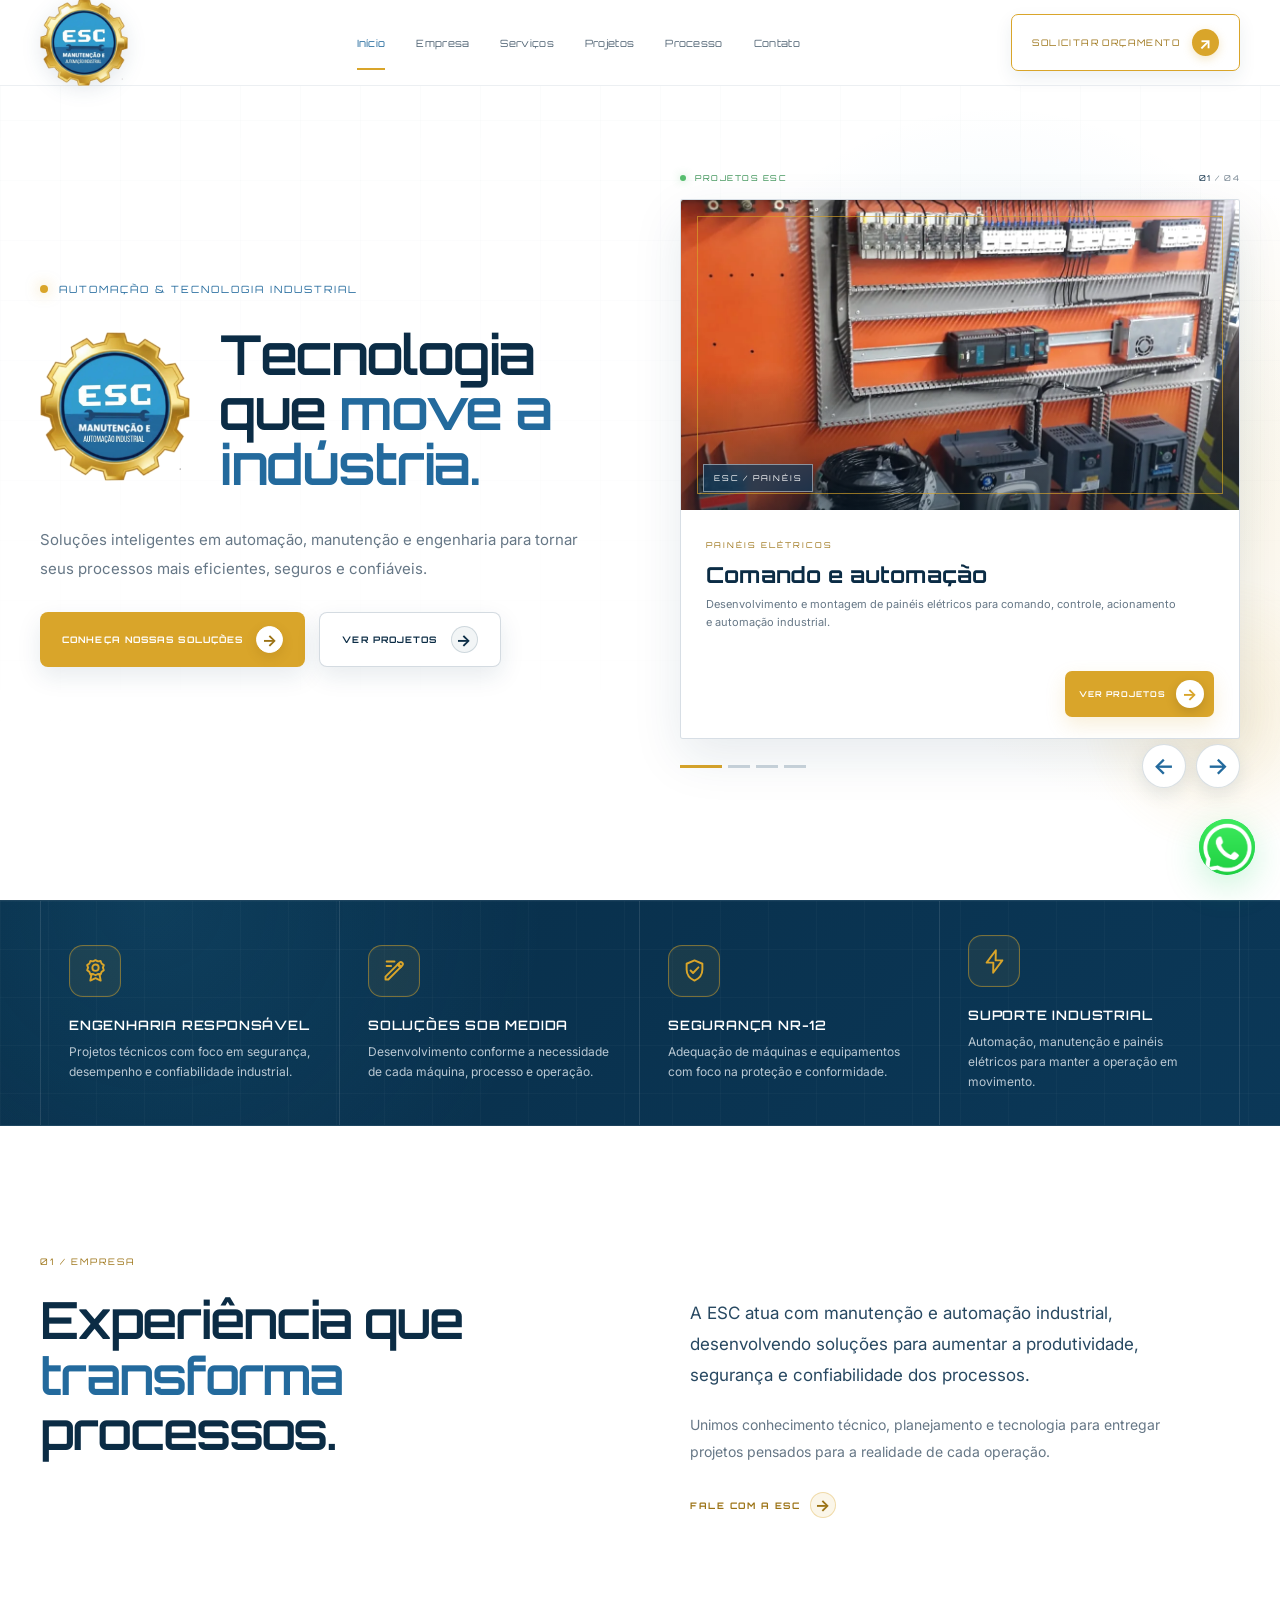
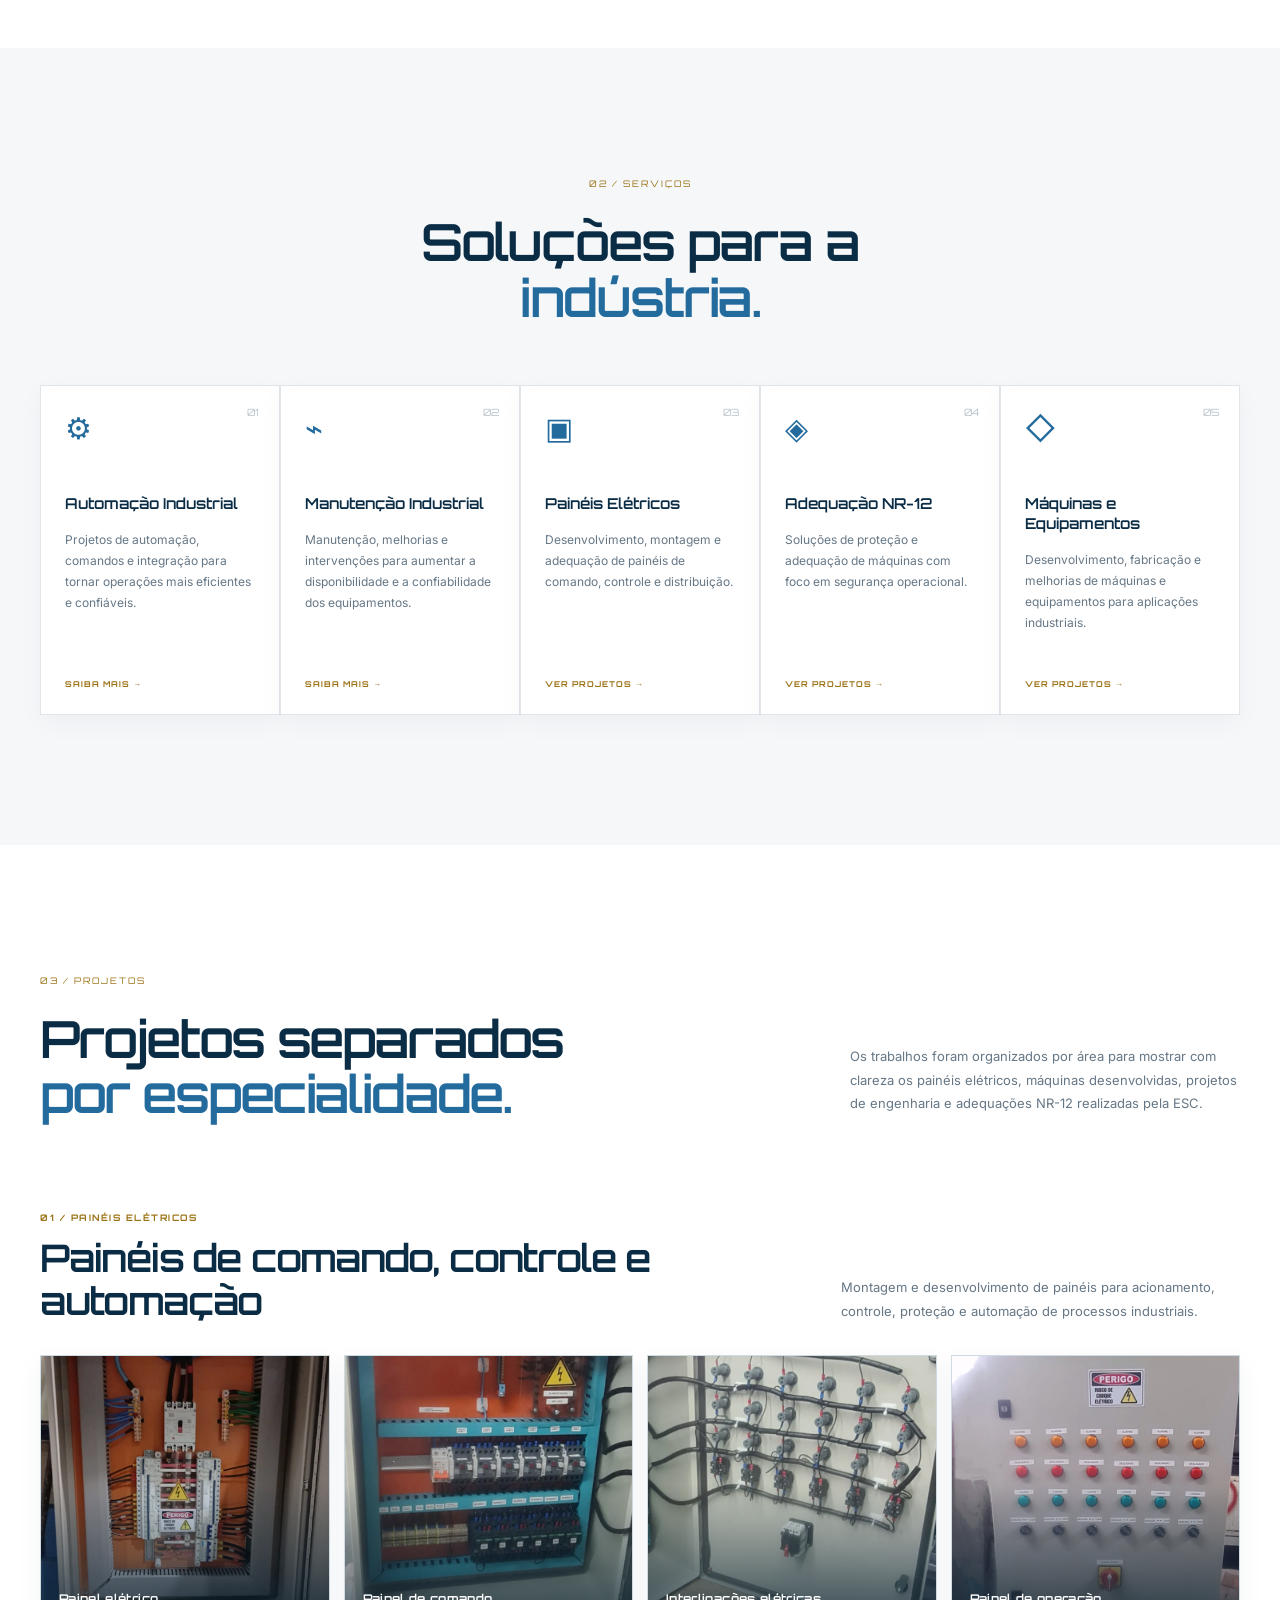
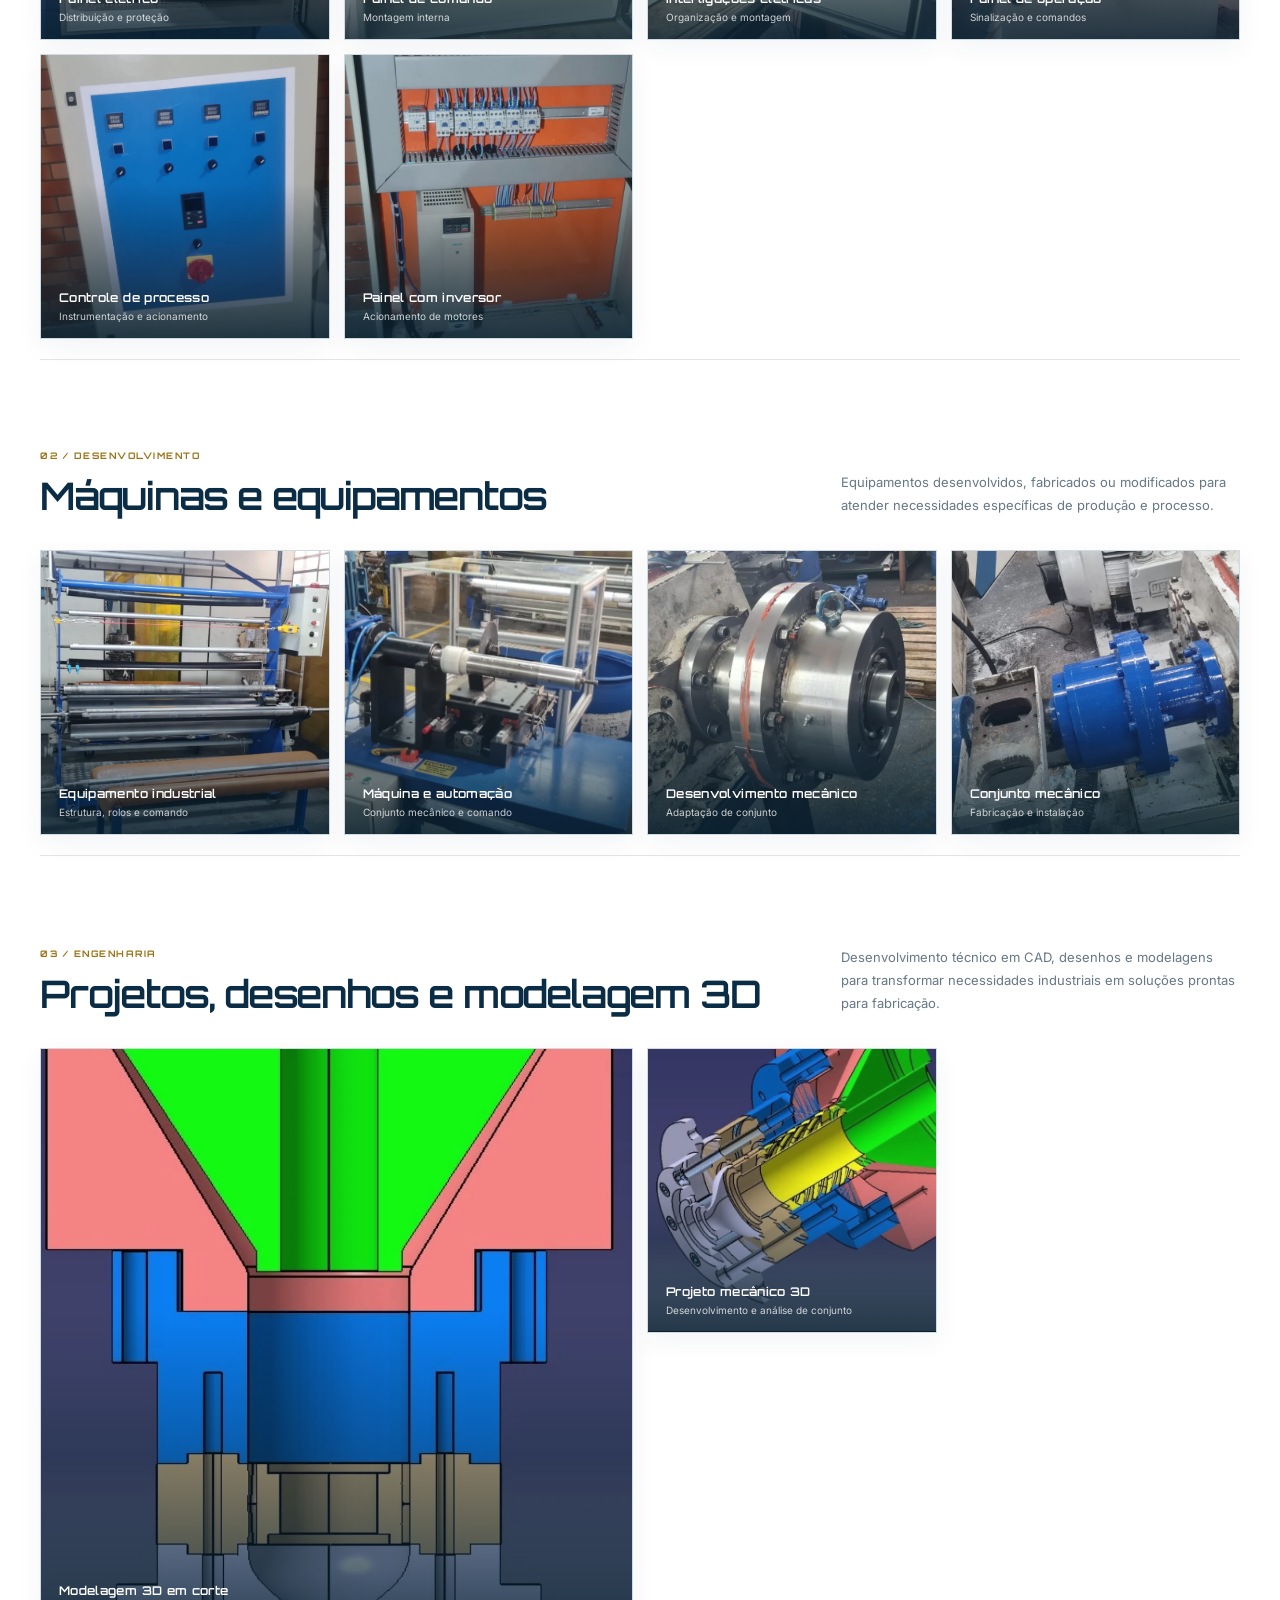
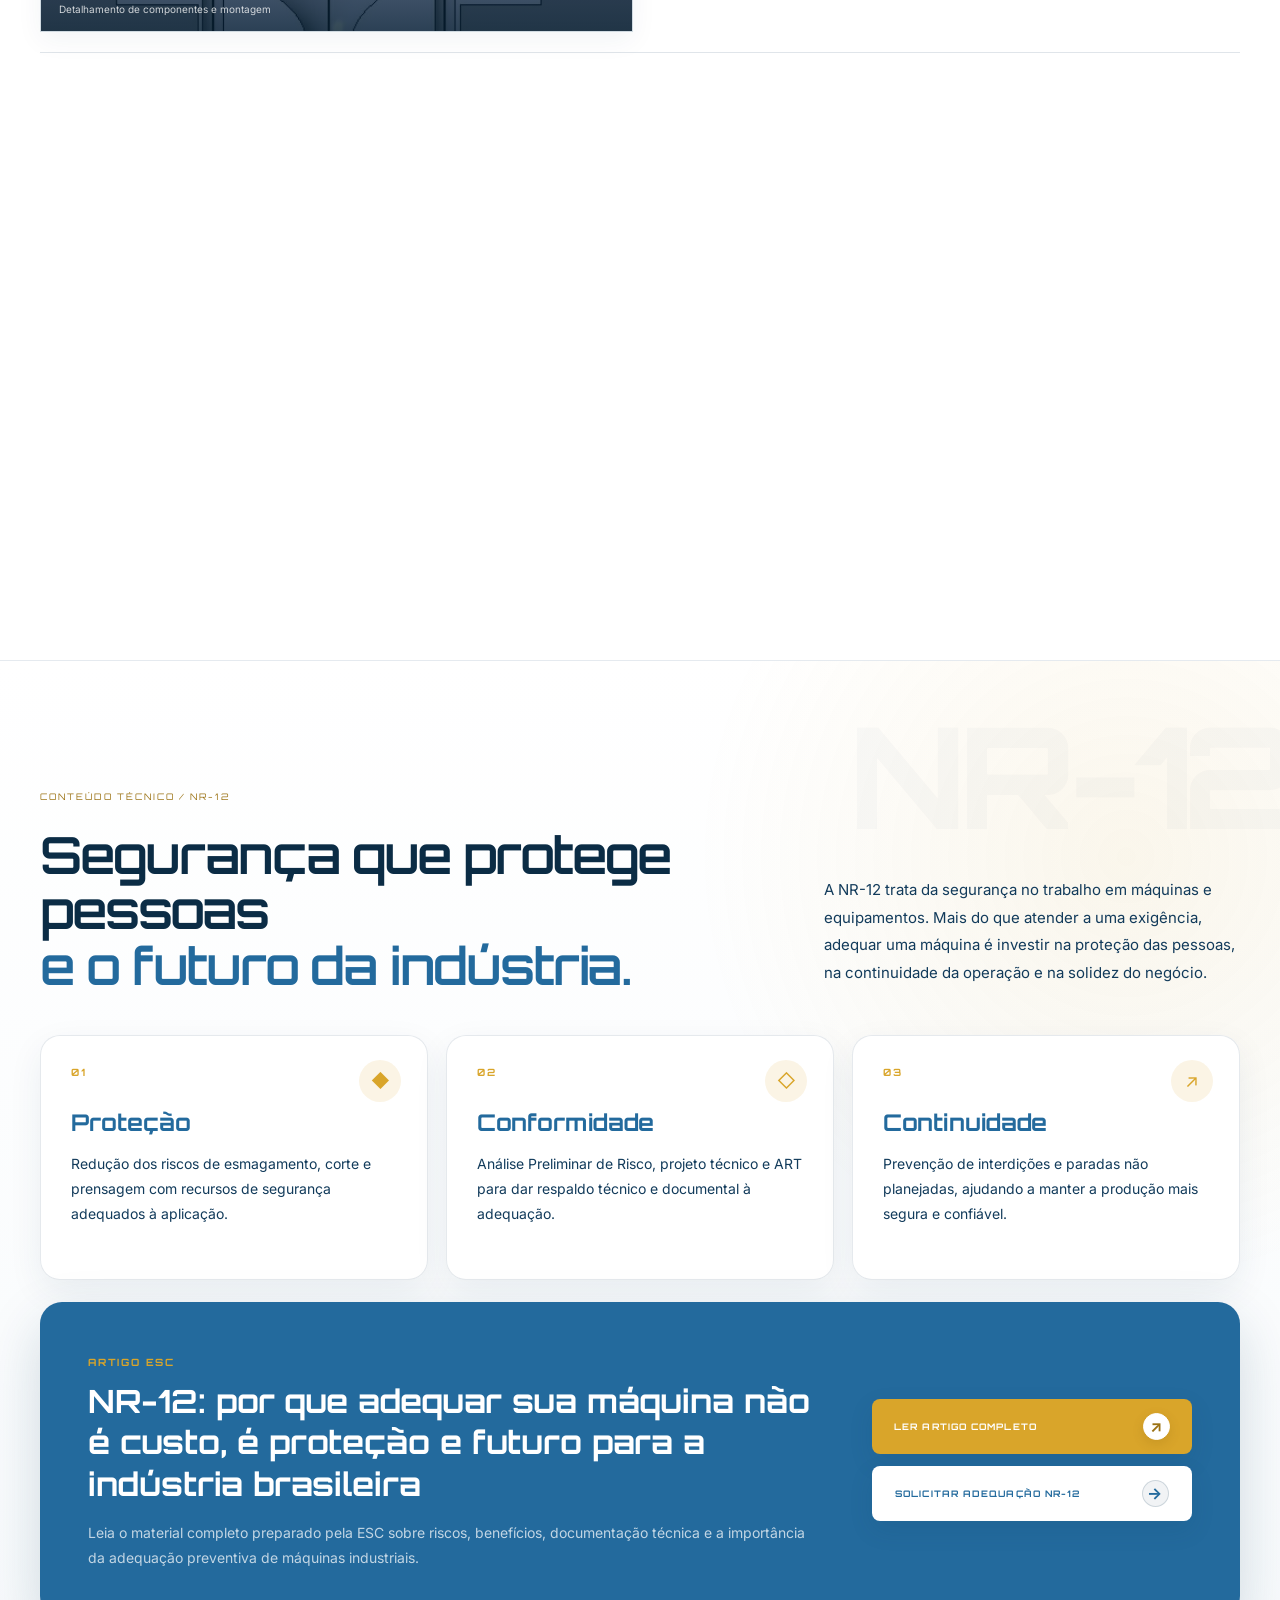
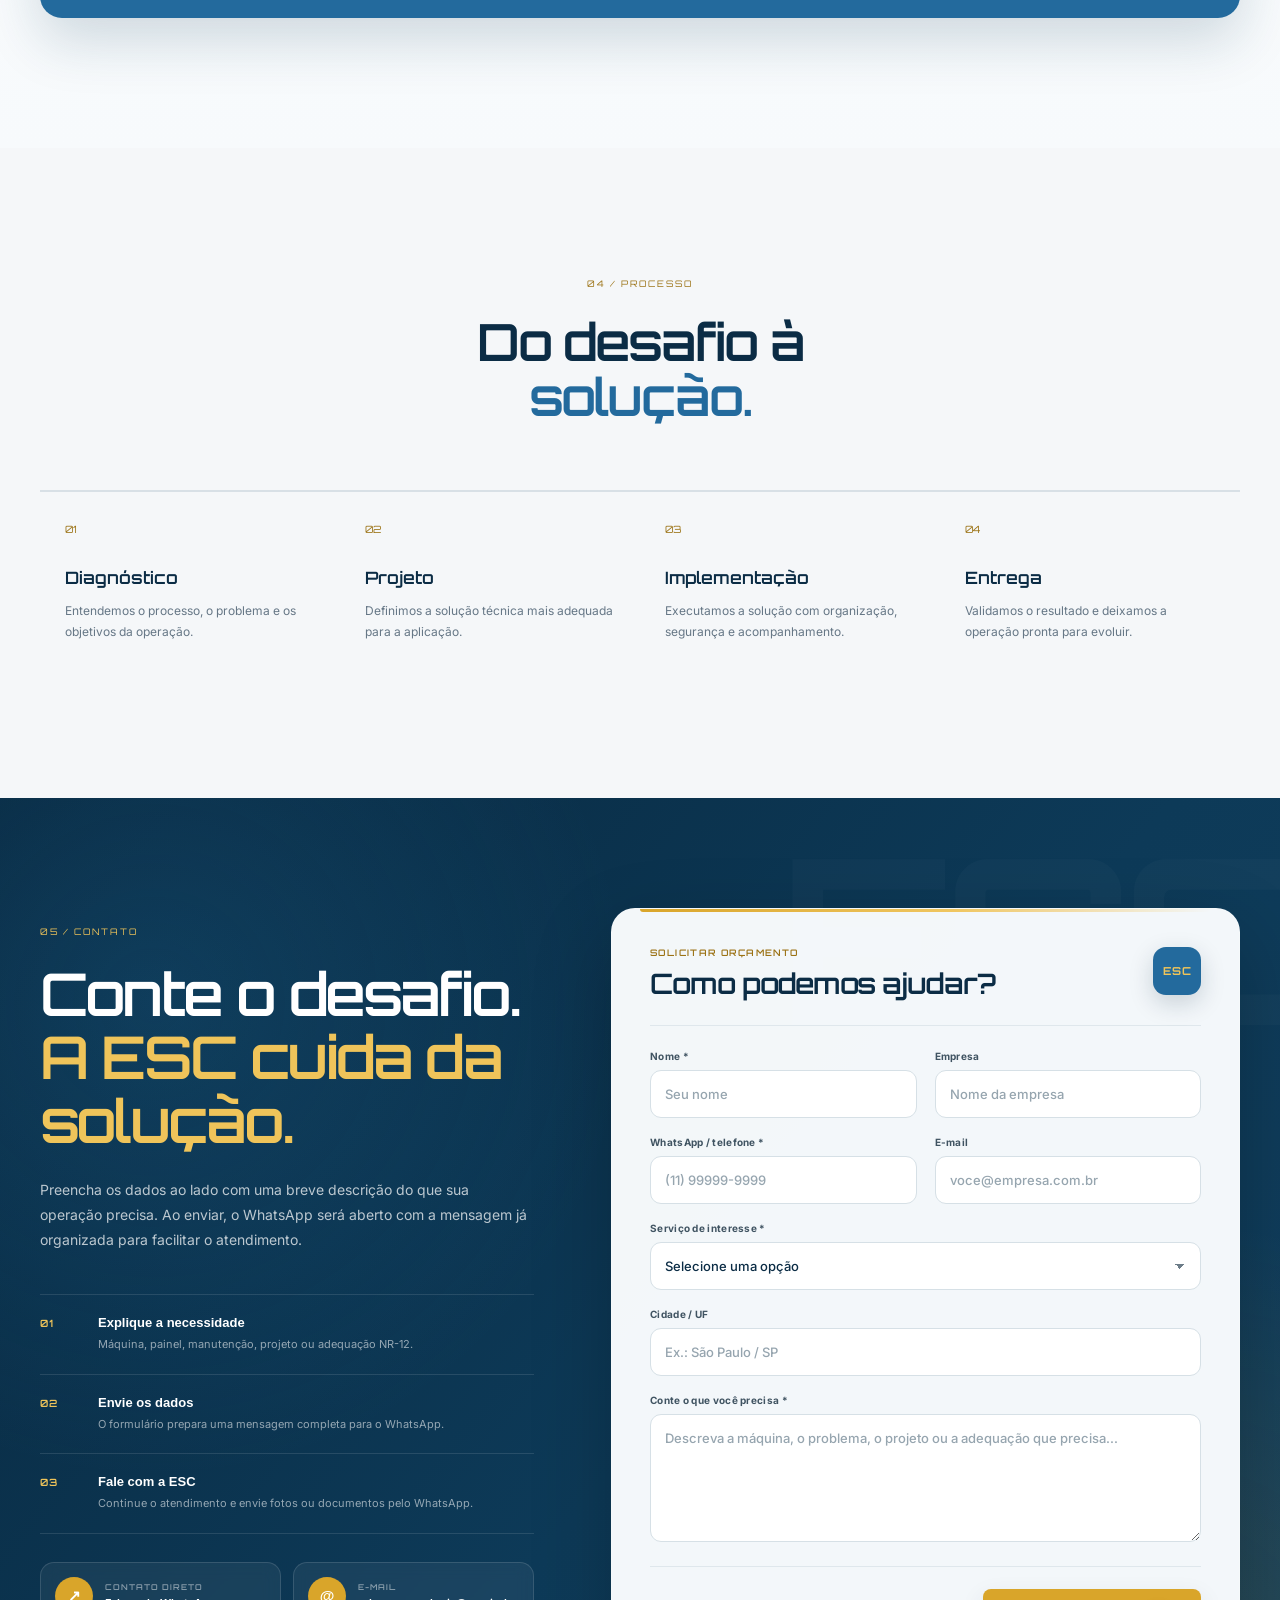
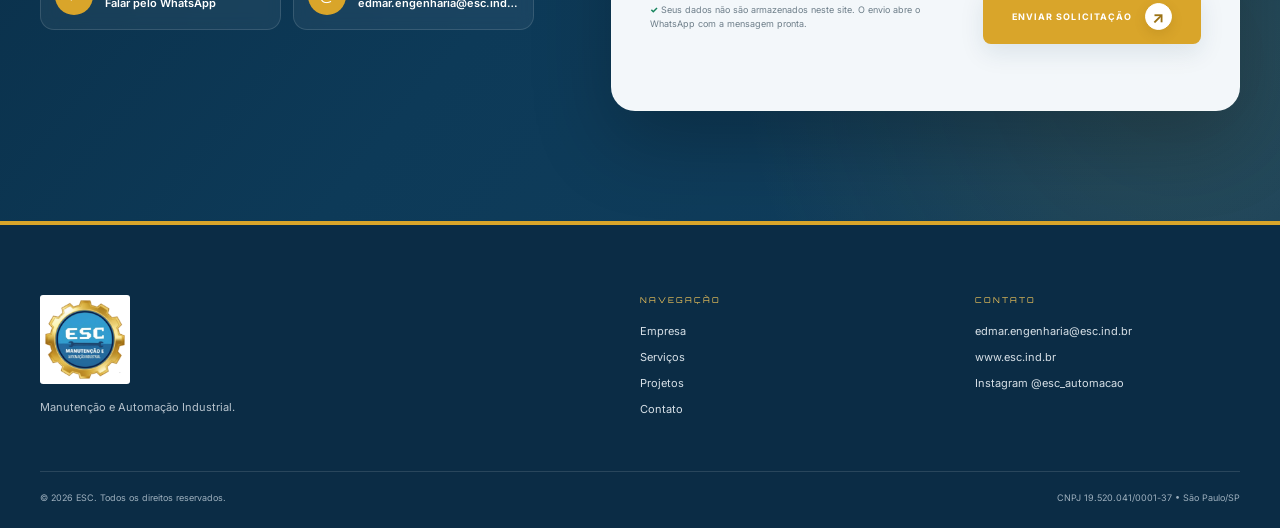
==== commit 9c7366dd: "melhoria" ====
--- a/index.html
+++ b/index.html
@@ -438,12 +438,12 @@
         <div class="container footer-grid">
             <div><img src="assets/logo-esc.webp" alt="ESC" class="footer-logo"><p>Manutenção e Automação Industrial.</p></div>
             <div><span class="footer-title">NAVEGAÇÃO</span><a href="#empresa">Empresa</a><a href="#servicos">Serviços</a><a href="#projetos">Projetos</a><a href="#contato">Contato</a></div>
-            <div><span class="footer-title">CONTATO</span><a href="mailto:edmar.engenharia@esc.ind.br">edmar.engenharia@esc.ind.br</a><a href="https://www.esc.ind.br/" target="_blank" rel="noopener">www.esc.ind.br</a></div>
+            <div><span class="footer-title">CONTATO</span><a href="mailto:edmar.engenharia@esc.ind.br">edmar.engenharia@esc.ind.br</a><a href="https://www.esc.ind.br/" target="_blank" rel="noopener">www.esc.ind.br</a><a href="https://www.instagram.com/esc_automacao/" target="_blank" rel="noopener">Instagram @esc_automacao</a></div>
         </div>
         <div class="container copyright"><span>© <span id="year"></span> ESC. Todos os direitos reservados.</span><span>CNPJ 19.520.041/0001-37 • São Paulo/SP</span></div>
     </footer>
 
-    <a class="whatsapp" href="https://wa.me/5511947301808" target="_blank" rel="noopener" aria-label="Falar pelo WhatsApp"><svg viewBox="0 0 32 32" aria-hidden="true" focusable="false"><path fill="currentColor" d="M19.11 17.25c-.29-.15-1.7-.84-1.96-.94-.26-.1-.45-.15-.64.15-.19.29-.74.94-.91 1.13-.17.19-.34.22-.63.07-.29-.15-1.23-.45-2.34-1.45-.86-.77-1.45-1.72-1.62-2.01-.17-.29-.02-.45.13-.59.13-.13.29-.34.44-.51.15-.17.19-.29.29-.49.1-.19.05-.37-.02-.51-.07-.15-.64-1.55-.88-2.12-.23-.56-.47-.48-.64-.49h-.55c-.19 0-.51.07-.77.37-.26.29-1.01.99-1.01 2.41s1.03 2.79 1.18 2.98c.15.19 2.03 3.1 4.92 4.35.69.3 1.22.47 1.64.6.69.22 1.32.19 1.82.12.56-.08 1.7-.7 1.94-1.37.24-.67.24-1.25.17-1.37-.07-.12-.26-.19-.55-.34z"/><path fill="currentColor" d="M16.03 3.2c-6.99 0-12.67 5.68-12.67 12.67 0 2.23.58 4.4 1.68 6.31L3.25 28.8l6.77-1.78a12.61 12.61 0 0 0 6.01 1.53h.01c6.99 0 12.67-5.68 12.67-12.67S23.02 3.2 16.03 3.2zm0 23.21h-.01a10.5 10.5 0 0 1-5.36-1.47l-.38-.23-4.02 1.05 1.07-3.92-.25-.4a10.5 10.5 0 1 1 8.95 4.97z"/></svg></a>
+    <a class="whatsapp" href="https://wa.me/5511947301808" target="_blank" rel="noopener" aria-label="Falar pelo WhatsApp"><img src="assets/whatsapp.png" alt="WhatsApp"></a>
     <script src="script.js?v=20260816-1223"></script>
 </body>
 </html>
--- a/style.css
+++ b/style.css
@@ -3652,14 +3652,13 @@
     font-weight: 600;
 }
 
-/* acabamento geral */
 .service-card,
 .portfolio-card,
 .nr12-benefit-card,
 .quote-card {
     -webkit-transform: translateZ(0);
-}
-
+    transform: translateZ(0);
+}
 @media (max-width: 1080px) {
     .contact-layout {
         grid-template-columns: 1fr;
@@ -3751,4 +3750,45 @@
     .diferencial-card h3 { font-size: 11px; }
     .diferencial-card p { font-size: 11px; max-width: none; }
 }
-\n\n/* =========================================\n   WHATSAPP — CENTRALIZAÇÃO FINAL\n   Corrige alinhamento visual em Chrome/Safari/iOS\n========================================= */\n.whatsapp {\n    display: grid !important;\n    place-items: center !important;\n    line-height: 0 !important;\n    padding: 0 !important;\n}\n\n.whatsapp svg {\n    width: 29px !important;\n    height: 29px !important;\n    display: block !important;\n    margin: 0 !important;\n    padding: 0 !important;\n    position: static !important;\n    flex: none !important;\n    transform: translate(0, 0) !important;\n    transform-origin: center center !important;\n}\n\n@media (max-width: 480px) {\n    .whatsapp svg {\n        width: 28px !important;\n        height: 28px !important;\n    }\n}\n+/* ========================================
+   CORREÇÃO DO ÍCONE DO WHATSAPP
+======================================== */
+
+.whatsapp svg {
+    width: 30px !important;
+    height: 30px !important;
+    display: block !important;
+    margin: 0 !important;
+    padding: 0 !important;
+
+    position: static !important;
+
+    transform: translate(0, 0) !important;
+    transform-origin: center center !important;
+}
+
+@media (max-width: 480px) {
+    .whatsapp svg {
+        width: 28px !important;
+        height: 28px !important;
+    }
+}
+
+/* Ícone oficial do WhatsApp enviado pela ESC */
+.whatsapp {
+    overflow: hidden;
+    padding: 0;
+    background: #25d366;
+}
+
+.whatsapp img {
+    width: 100% !important;
+    height: 100% !important;
+    display: block !important;
+    object-fit: cover;
+    object-position: center;
+    border-radius: 50%;
+    margin: 0 !important;
+    padding: 0 !important;
+    transform: none !important;
+}
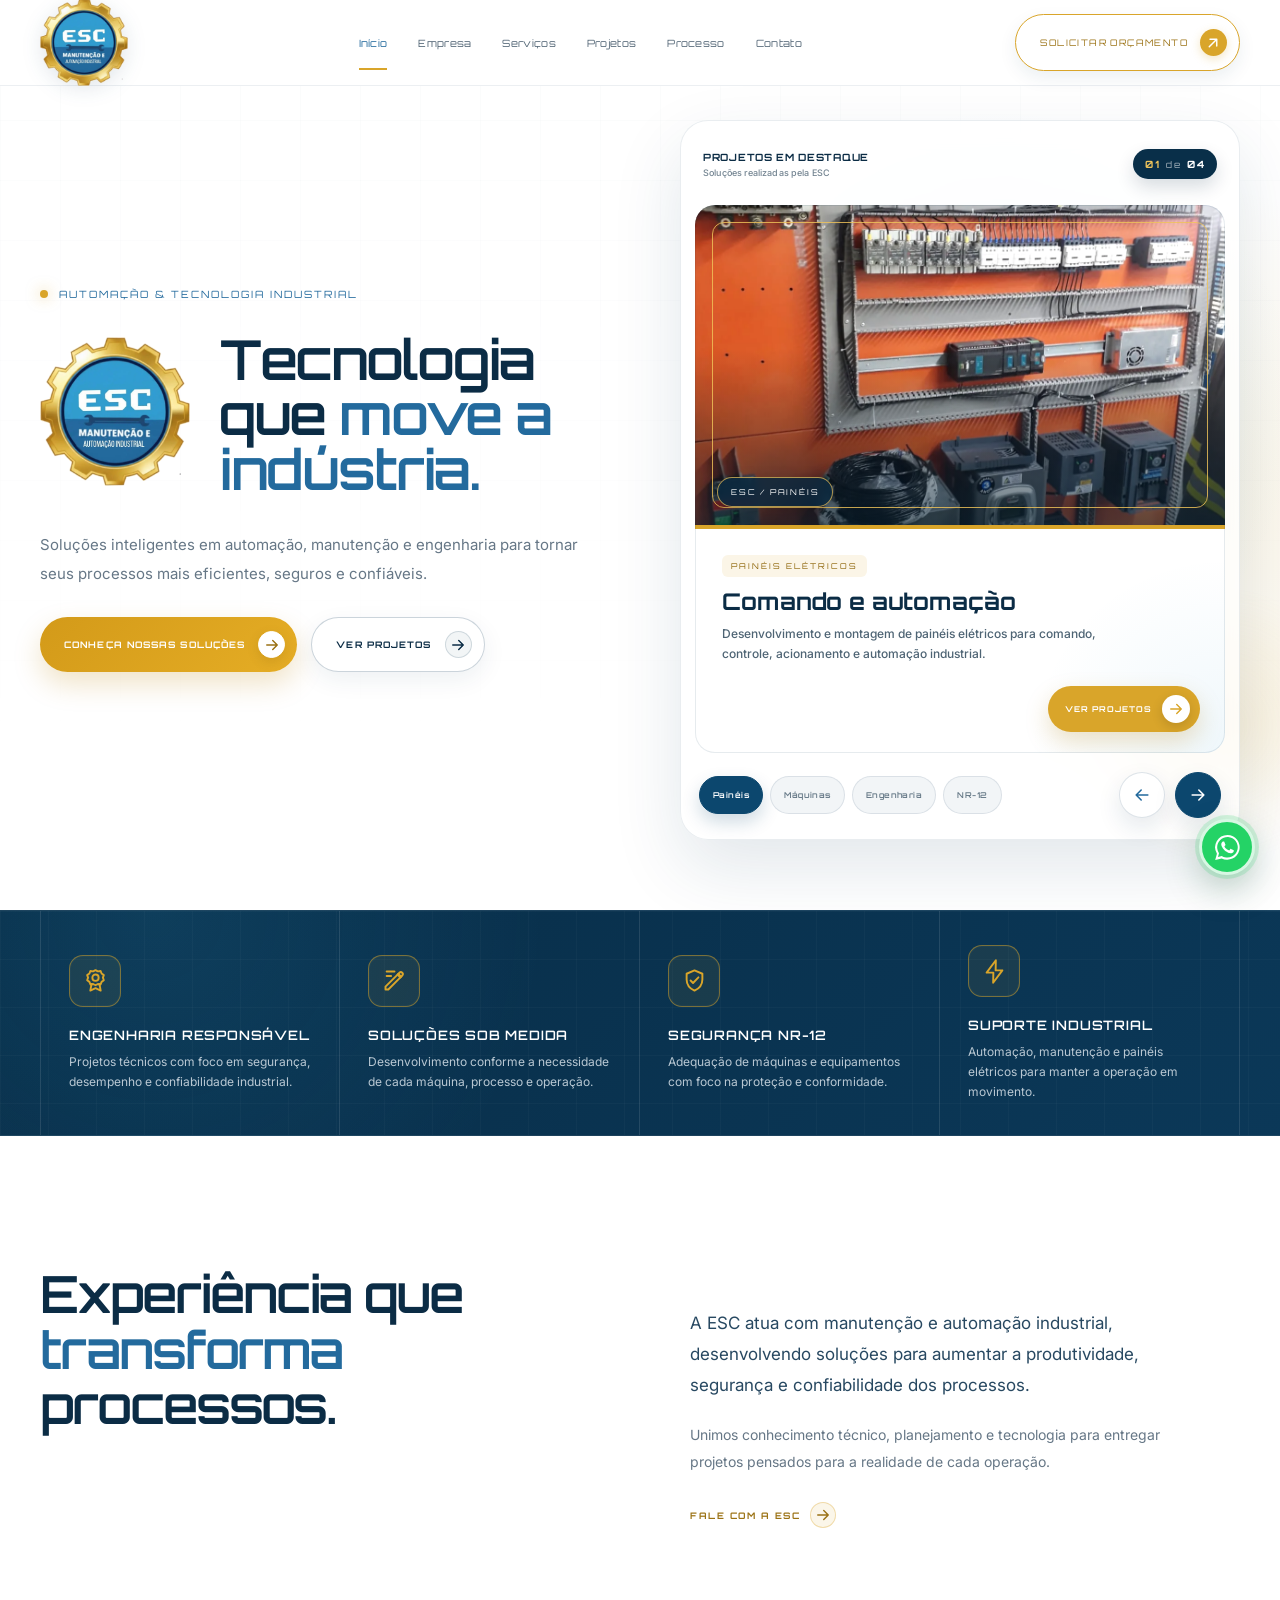
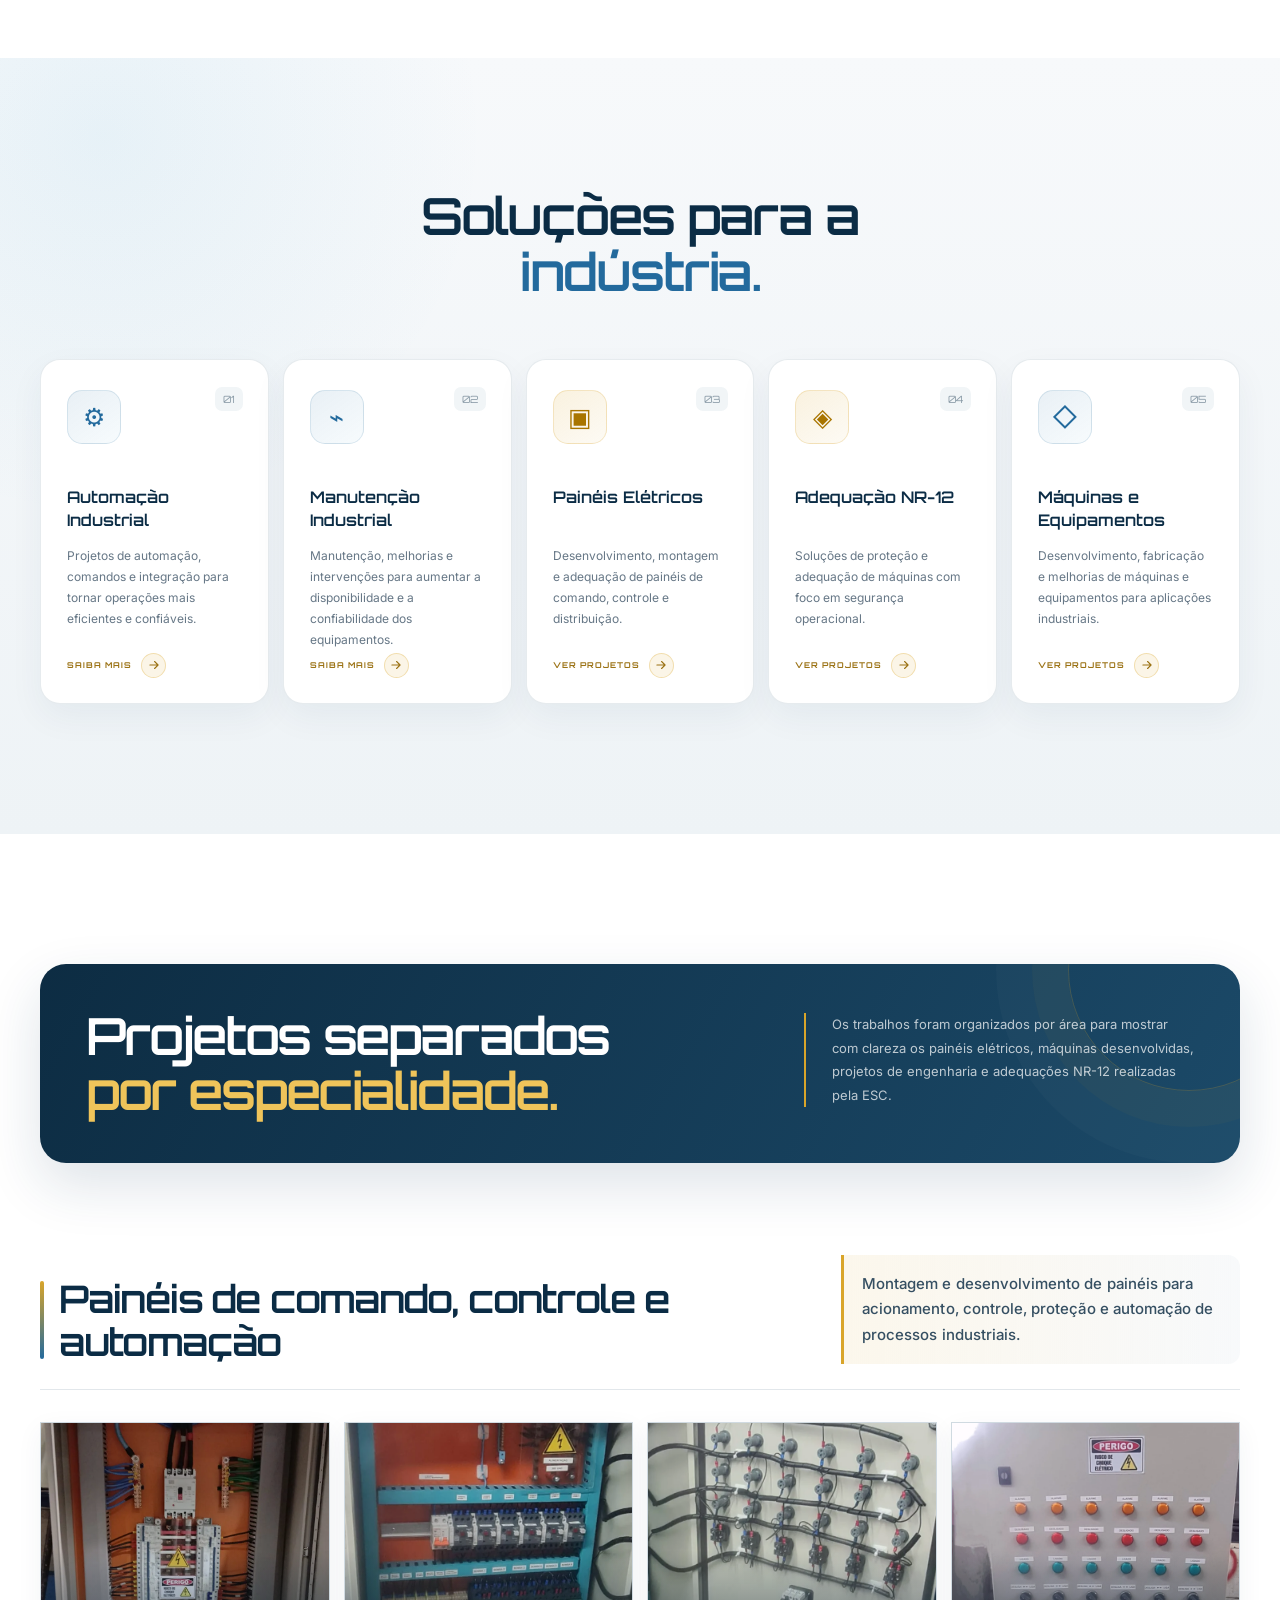
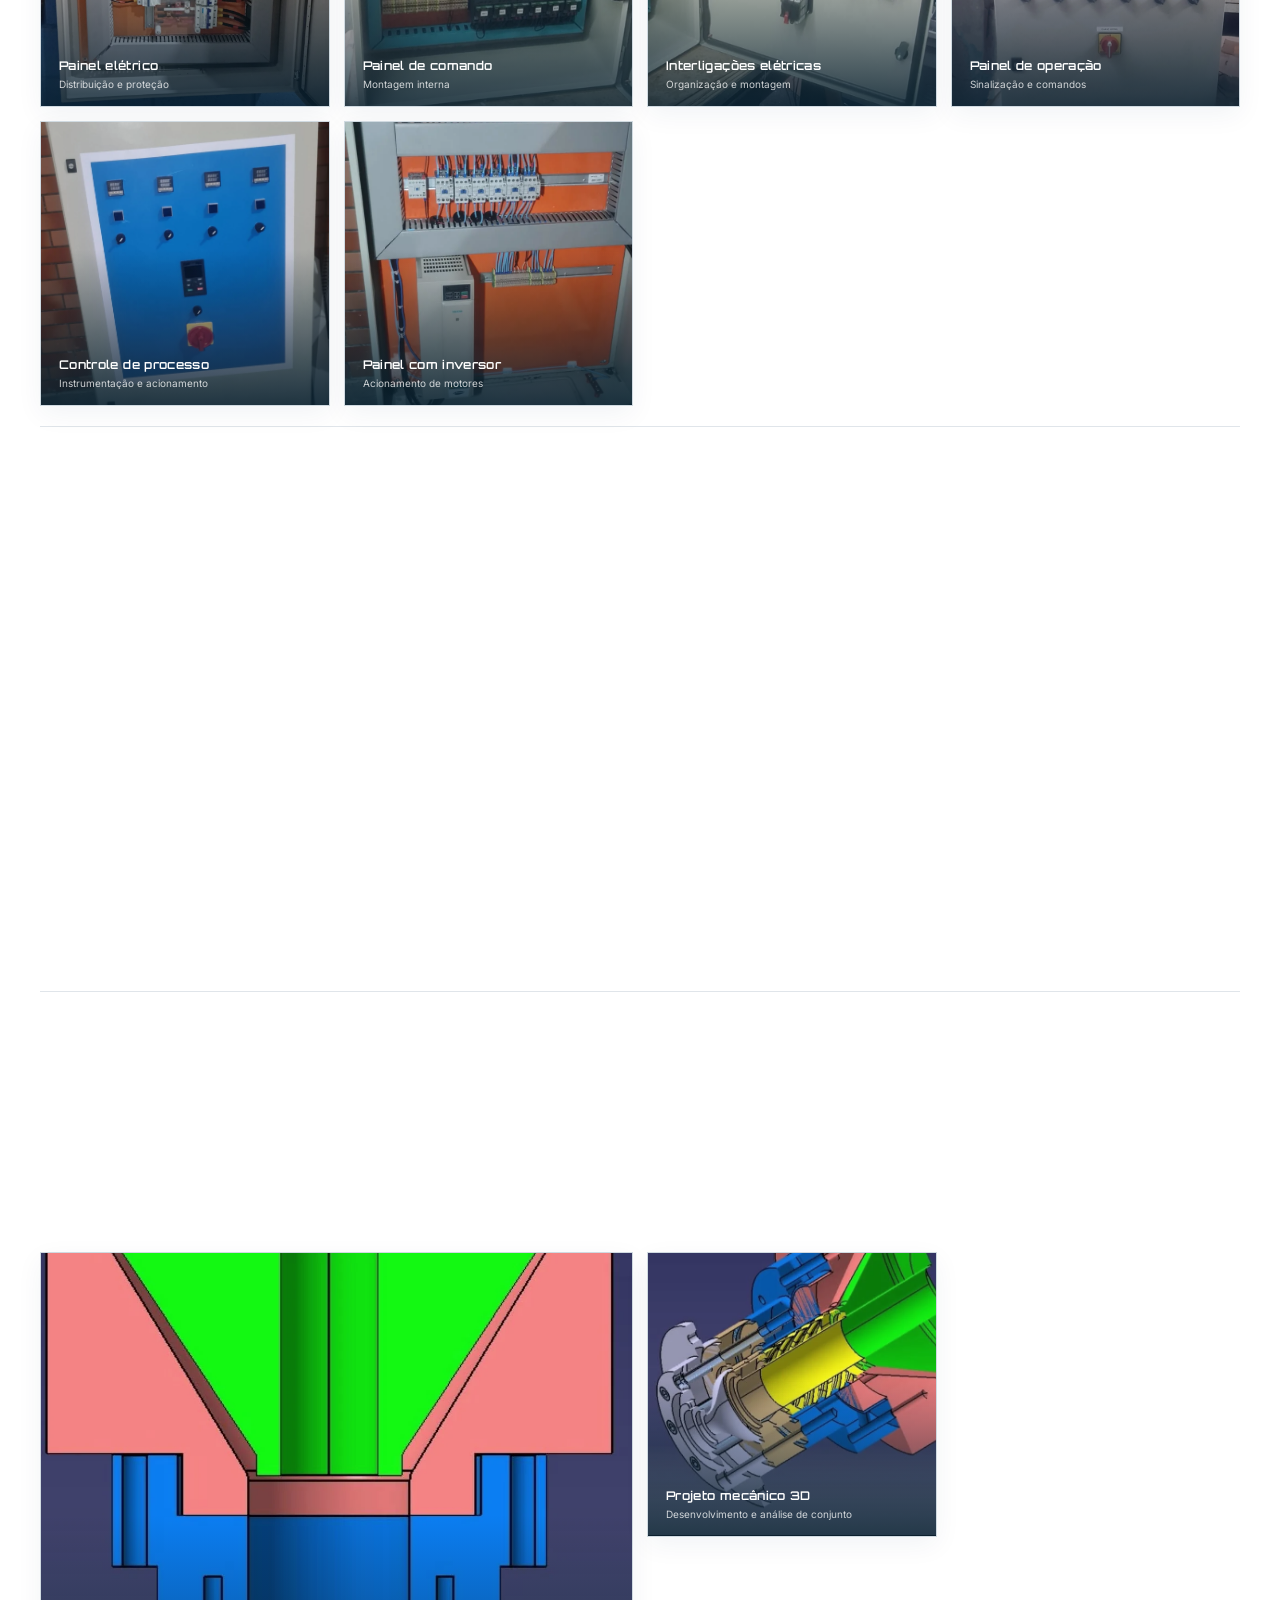
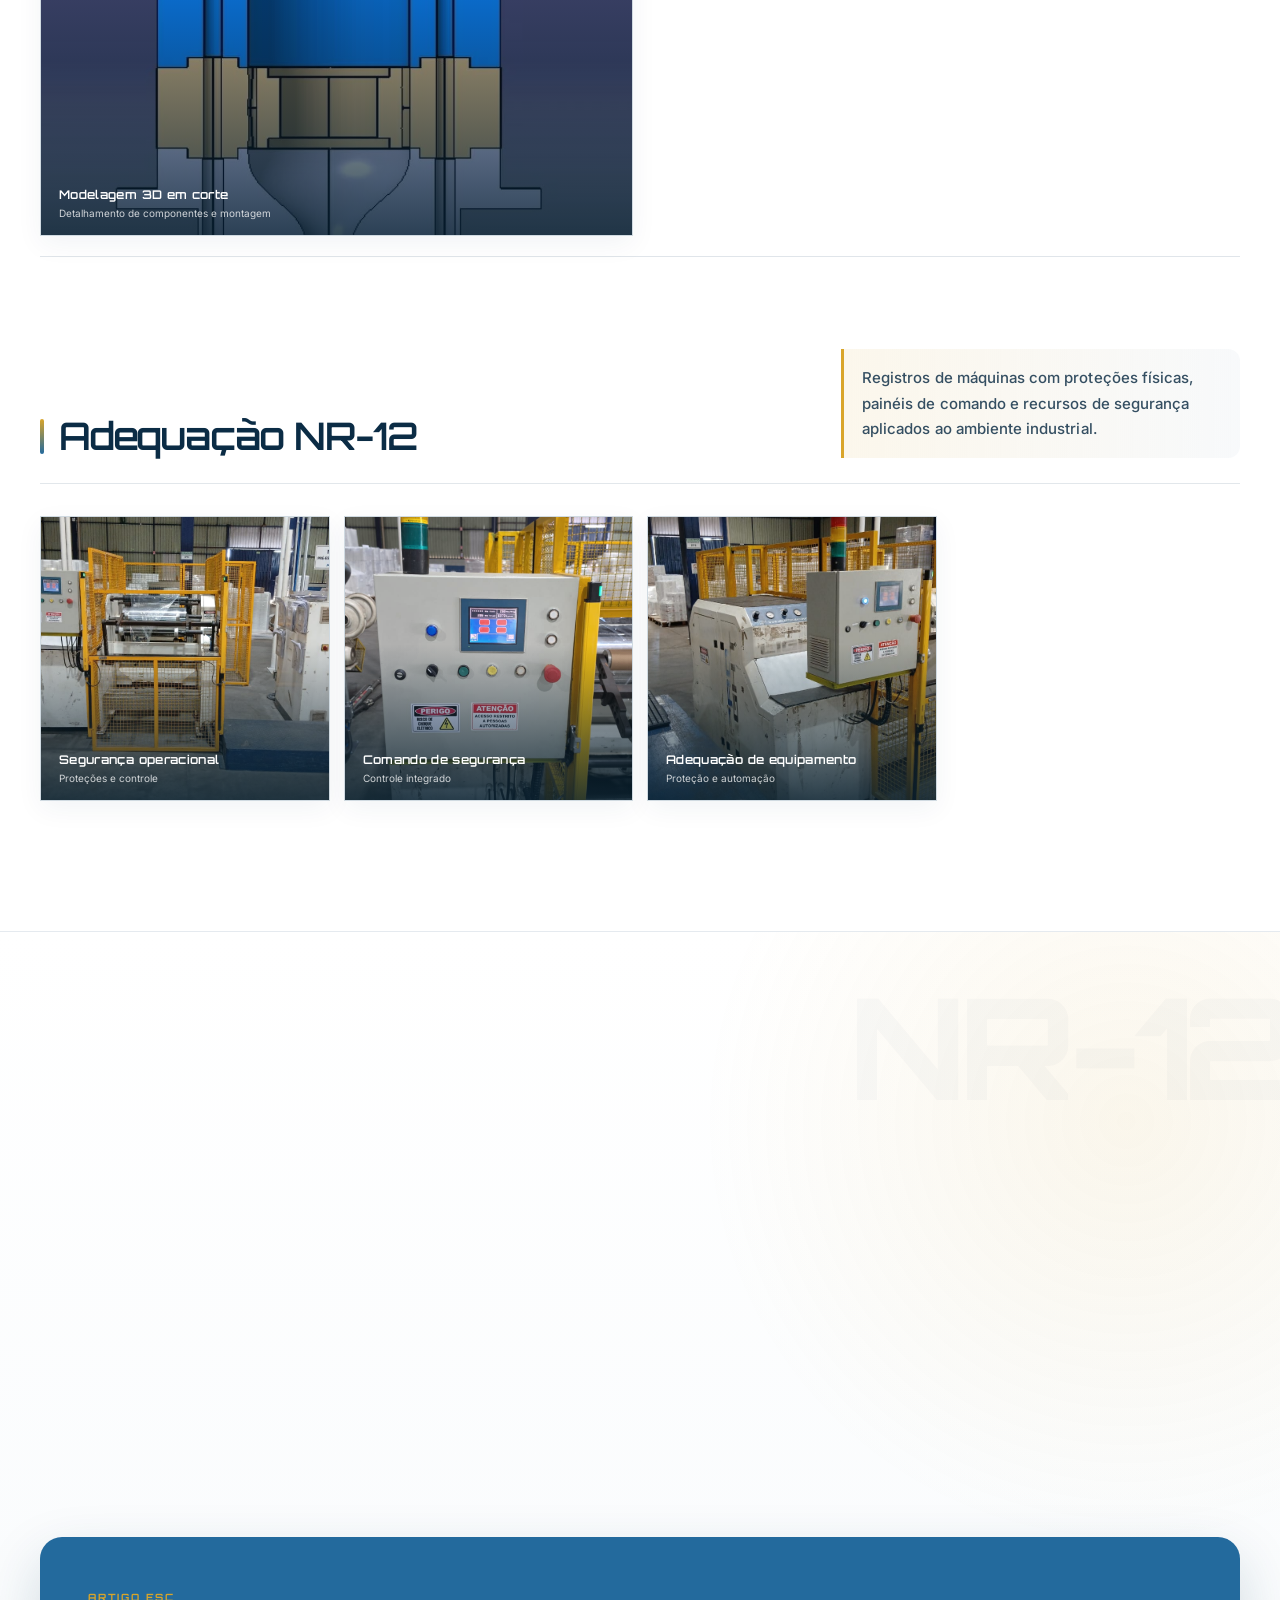
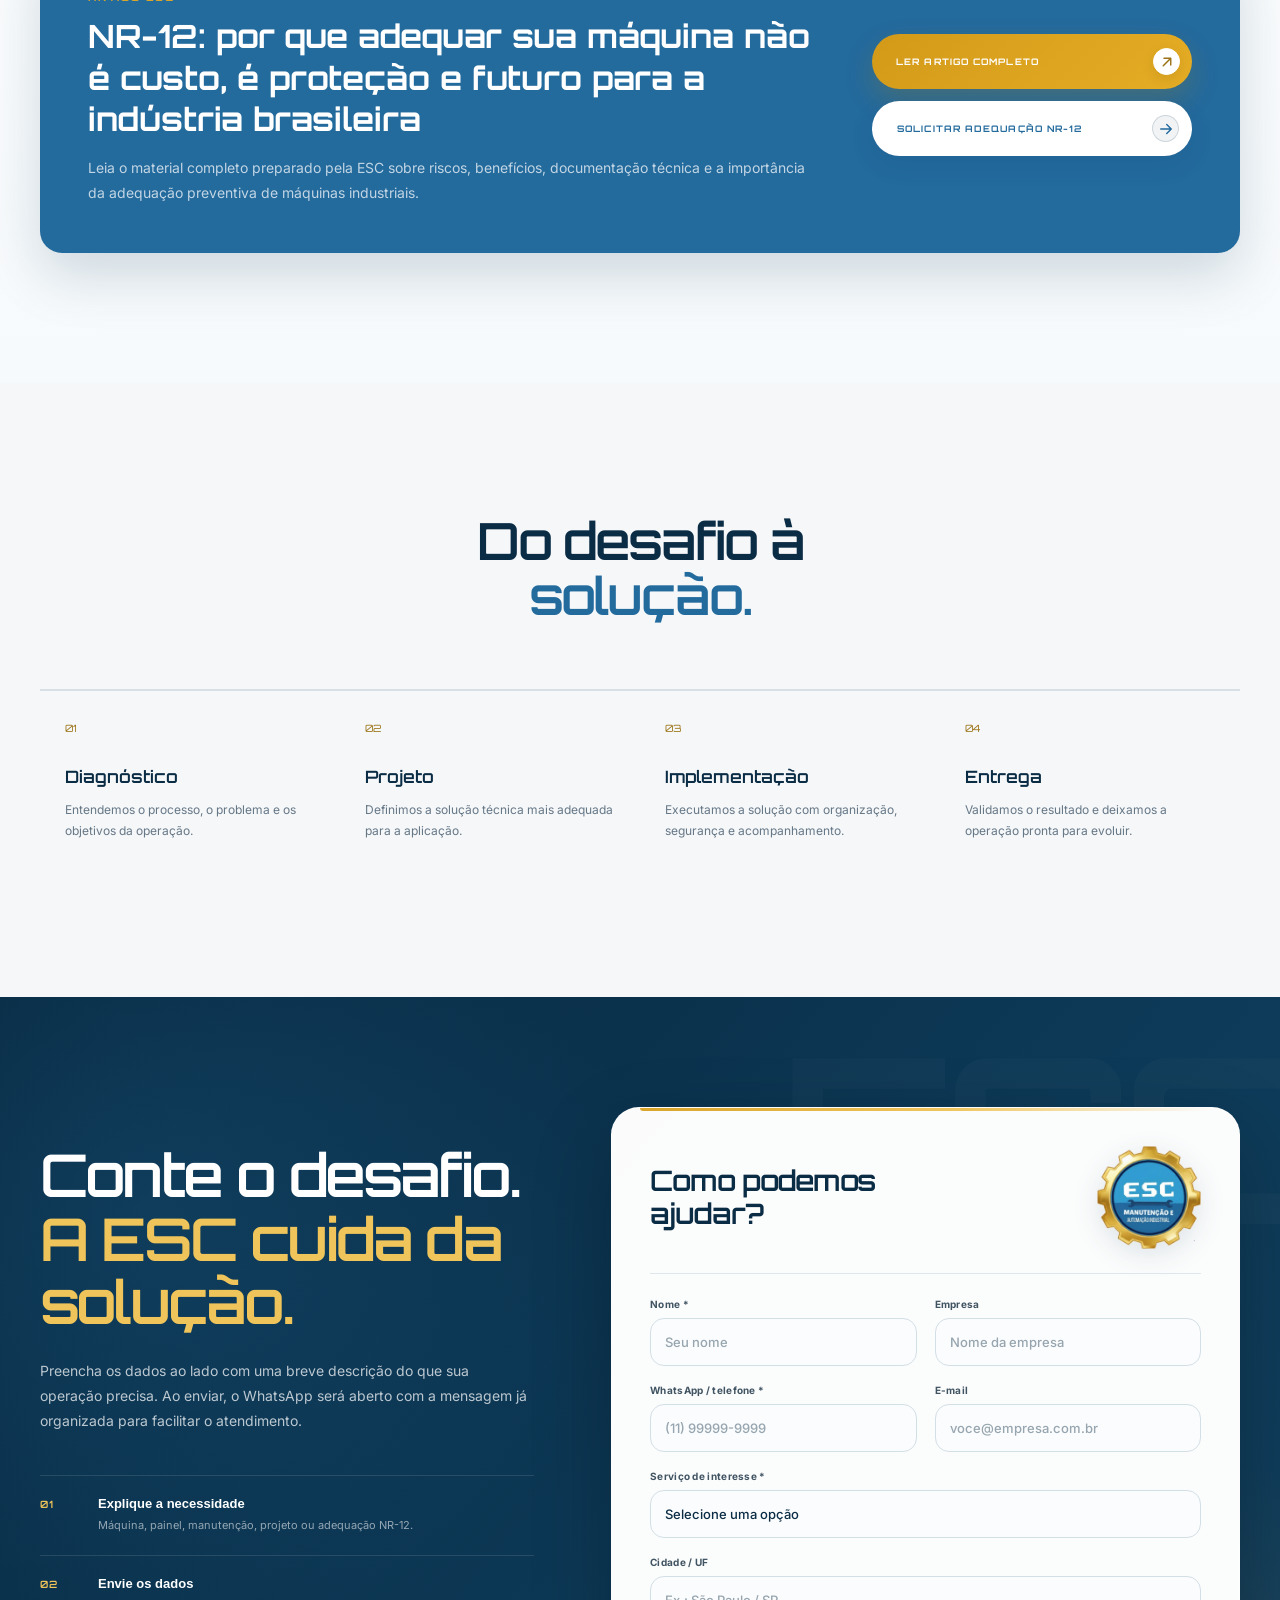
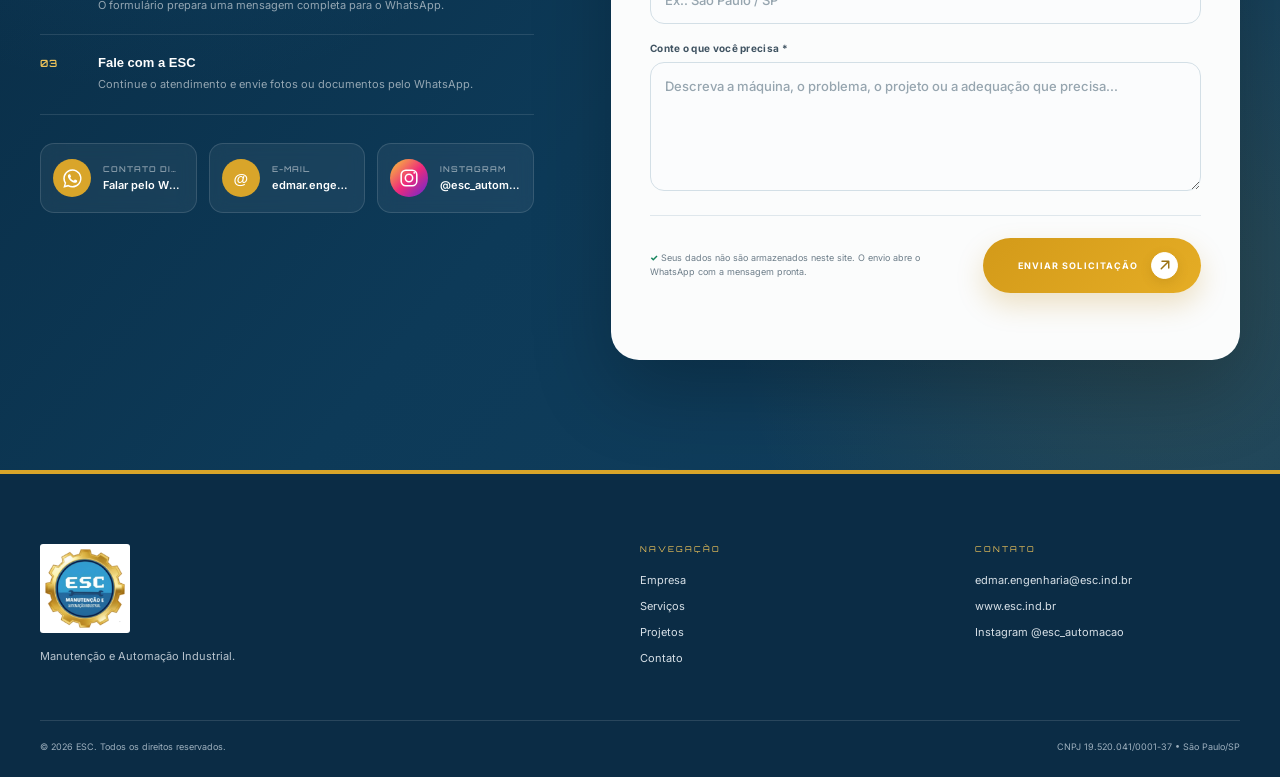
==== commit 56dba6cf: "melhorias do site institucioanl esc" ====
--- a/index.html
+++ b/index.html
@@ -10,7 +10,7 @@
     <link rel="preconnect" href="https://fonts.googleapis.com">
     <link rel="preconnect" href="https://fonts.gstatic.com" crossorigin>
     <link href="https://fonts.googleapis.com/css2?family=Inter:wght@400;500;600;700&family=Montserrat:wght@500;600;700;800&family=Orbitron:wght@500;600;700&family=Space+Grotesk:wght@400;500;600;700&display=swap" rel="stylesheet">
-    <link rel="stylesheet" href="style.css?v=20260816-1223">
+    <link rel="stylesheet" href="style.css?v=20260817-v4-carrossel">
 </head>
 <body>
     <header class="header" id="header">
@@ -32,7 +32,7 @@
                 <a href="#contato">Contato</a>
             </nav>
 
-            <a href="#contato" class="header-button">SOLICITAR ORÇAMENTO <span>↗</span></a>
+            <a href="#contato" class="header-button">SOLICITAR ORÇAMENTO <span class="arrow-icon" aria-hidden="true"><svg viewBox="0 0 24 24"><path d="M7 17 17 7M8 7h9v9"/></svg></span></a>
         </div>
     </header>
 
@@ -56,15 +56,15 @@
                     <p>Soluções inteligentes em automação, manutenção e engenharia para tornar seus processos mais eficientes, seguros e confiáveis.</p>
 
                     <div class="hero-actions">
-                        <a href="#servicos" class="button button-primary">CONHEÇA NOSSAS SOLUÇÕES <span>→</span></a>
-                        <a href="#projetos" class="button button-outline">VER PROJETOS <span>→</span></a>
+                        <a href="#servicos" class="button button-primary">CONHEÇA NOSSAS SOLUÇÕES <span class="arrow-icon" aria-hidden="true"><svg viewBox="0 0 24 24"><path d="M5 12h14M13 6l6 6-6 6"/></svg></span></a>
+                        <a href="#projetos" class="button button-outline">VER PROJETOS <span class="arrow-icon" aria-hidden="true"><svg viewBox="0 0 24 24"><path d="M5 12h14M13 6l6 6-6 6"/></svg></span></a>
                     </div>
                 </div>
 
                 <div class="hero-projects" aria-label="Projetos em destaque">
                     <div class="project-topbar">
-                        <div><span class="status-dot"></span><span>PROJETOS ESC</span></div>
-                        <div class="project-counter"><span id="projectCurrent">01</span> / <span id="projectTotal">04</span></div>
+                        <div class="project-brand"><span><strong>Projetos em destaque</strong><small>Soluções realizadas pela ESC</small></span></div>
+                        <div class="project-counter" aria-label="Projeto atual"><span id="projectCurrent">01</span><small>de</small><span id="projectTotal">04</span></div>
                     </div>
 
                     <div class="project-stage" id="projectStage">
@@ -77,7 +77,7 @@
                                 <span class="project-category">PAINÉIS ELÉTRICOS</span>
                                 <h2>Comando e automação</h2>
                                 <p>Desenvolvimento e montagem de painéis elétricos para comando, controle, acionamento e automação industrial.</p>
-                                <a href="#paineis-eletricos" class="project-button">VER PROJETOS <span>→</span></a>
+                                <a href="#paineis-eletricos" class="project-button">VER PROJETOS <span class="arrow-icon" aria-hidden="true"><svg viewBox="0 0 24 24"><path d="M5 12h14M13 6l6 6-6 6"/></svg></span></a>
                             </div>
                         </article>
 
@@ -90,7 +90,7 @@
                                 <span class="project-category">MÁQUINAS E EQUIPAMENTOS</span>
                                 <h2>Desenvolvimento industrial</h2>
                                 <p>Desenvolvimento, fabricação e melhorias de máquinas e equipamentos de acordo com a necessidade de cada processo.</p>
-                                <a href="#maquinas-equipamentos" class="project-button">VER PROJETOS <span>→</span></a>
+                                <a href="#maquinas-equipamentos" class="project-button">VER PROJETOS <span class="arrow-icon" aria-hidden="true"><svg viewBox="0 0 24 24"><path d="M5 12h14M13 6l6 6-6 6"/></svg></span></a>
                             </div>
                         </article>
 
@@ -103,7 +103,7 @@
                                 <span class="project-category">PROJETOS E MODELAGEM 3D</span>
                                 <h2>Do desenho à fabricação</h2>
                                 <p>Projetos, desenhos técnicos e modelagem 3D para desenvolvimento, fabricação e melhoria de soluções industriais.</p>
-                                <a href="#projetos-modelagem" class="project-button">VER PROJETOS <span>→</span></a>
+                                <a href="#projetos-modelagem" class="project-button">VER PROJETOS <span class="arrow-icon" aria-hidden="true"><svg viewBox="0 0 24 24"><path d="M5 12h14M13 6l6 6-6 6"/></svg></span></a>
                             </div>
                         </article>
 
@@ -116,21 +116,21 @@
                                 <span class="project-category">ADEQUAÇÃO NR-12</span>
                                 <h2>Segurança de máquinas</h2>
                                 <p>Adequação de máquinas com proteções, controles e recursos destinados a aumentar a segurança operacional.</p>
-                                <a href="#adequacao-nr12" class="project-button">VER PROJETOS <span>→</span></a>
+                                <a href="#adequacao-nr12" class="project-button">VER PROJETOS <span class="arrow-icon" aria-hidden="true"><svg viewBox="0 0 24 24"><path d="M5 12h14M13 6l6 6-6 6"/></svg></span></a>
                             </div>
                         </article>
                     </div>
 
                     <div class="project-controls">
                         <div class="project-dots">
-                            <button class="project-dot active" aria-label="Projeto 1"></button>
-                            <button class="project-dot" aria-label="Projeto 2"></button>
-                            <button class="project-dot" aria-label="Projeto 3"></button>
-                            <button class="project-dot" aria-label="Projeto 4"></button>
+                            <button class="project-dot active" aria-label="Ver painéis elétricos"><span>Painéis</span></button>
+                            <button class="project-dot" aria-label="Ver máquinas e equipamentos"><span>Máquinas</span></button>
+                            <button class="project-dot" aria-label="Ver projetos e modelagem"><span>Engenharia</span></button>
+                            <button class="project-dot" aria-label="Ver adequação NR-12"><span>NR-12</span></button>
                         </div>
                         <div class="arrows">
-                            <button id="projectPrev" aria-label="Projeto anterior">←</button>
-                            <button id="projectNext" aria-label="Próximo projeto">→</button>
+                            <button id="projectPrev" aria-label="Projeto anterior"><svg viewBox="0 0 24 24" aria-hidden="true"><path d="M19 12H5M11 6l-6 6 6 6"/></svg></button>
+                            <button id="projectNext" aria-label="Próximo projeto"><svg viewBox="0 0 24 24" aria-hidden="true"><path d="M5 12h14M13 6l6 6-6 6"/></svg></button>
                         </div>
                     </div>
                 </div>
@@ -184,13 +184,12 @@
         <section class="section about" id="empresa">
             <div class="container two-columns">
                 <div class="section-heading reveal">
-                    <span class="section-number">01 / EMPRESA</span>
                     <h2>Experiência que<br><strong>transforma</strong> processos.</h2>
                 </div>
                 <div class="about-text reveal">
                     <p class="lead">A ESC atua com manutenção e automação industrial, desenvolvendo soluções para aumentar a produtividade, segurança e confiabilidade dos processos.</p>
                     <p>Unimos conhecimento técnico, planejamento e tecnologia para entregar projetos pensados para a realidade de cada operação.</p>
-                    <a href="#contato" class="text-link">FALE COM A ESC <span>→</span></a>
+                    <a href="#contato" class="text-link">FALE COM A ESC <span class="arrow-icon" aria-hidden="true"><svg viewBox="0 0 24 24"><path d="M5 12h14M13 6l6 6-6 6"/></svg></span></a>
                 </div>
             </div>
         </section>
@@ -198,16 +197,15 @@
         <section class="section services" id="servicos">
             <div class="container">
                 <div class="section-heading centered reveal">
-                    <span class="section-number">02 / SERVIÇOS</span>
                     <h2>Soluções para a<br><strong>indústria.</strong></h2>
                 </div>
 
                 <div class="services-grid services-grid-five">
-                    <article class="service-card reveal"><span class="service-index">01</span><div class="service-icon">⚙</div><h3>Automação Industrial</h3><p>Projetos de automação, comandos e integração para tornar operações mais eficientes e confiáveis.</p><a href="#contato">SAIBA MAIS →</a></article>
-                    <article class="service-card reveal"><span class="service-index">02</span><div class="service-icon">⌁</div><h3>Manutenção Industrial</h3><p>Manutenção, melhorias e intervenções para aumentar a disponibilidade e a confiabilidade dos equipamentos.</p><a href="#contato">SAIBA MAIS →</a></article>
-                    <article class="service-card reveal"><span class="service-index">03</span><div class="service-icon">▣</div><h3>Painéis Elétricos</h3><p>Desenvolvimento, montagem e adequação de painéis de comando, controle e distribuição.</p><a href="#paineis-eletricos">VER PROJETOS →</a></article>
-                    <article class="service-card reveal"><span class="service-index">04</span><div class="service-icon">◈</div><h3>Adequação NR-12</h3><p>Soluções de proteção e adequação de máquinas com foco em segurança operacional.</p><a href="#adequacao-nr12">VER PROJETOS →</a></article>
-                    <article class="service-card reveal"><span class="service-index">05</span><div class="service-icon">◇</div><h3>Máquinas e Equipamentos</h3><p>Desenvolvimento, fabricação e melhorias de máquinas e equipamentos para aplicações industriais.</p><a href="#maquinas-equipamentos">VER PROJETOS →</a></article>
+                    <article class="service-card reveal"><span class="service-index">01</span><div class="service-icon">⚙</div><h3>Automação Industrial</h3><p>Projetos de automação, comandos e integração para tornar operações mais eficientes e confiáveis.</p><a href="#contato">SAIBA MAIS <span class="arrow-icon" aria-hidden="true"><svg viewBox="0 0 24 24"><path d="M5 12h14M13 6l6 6-6 6"/></svg></span></a></article>
+                    <article class="service-card reveal"><span class="service-index">02</span><div class="service-icon">⌁</div><h3>Manutenção Industrial</h3><p>Manutenção, melhorias e intervenções para aumentar a disponibilidade e a confiabilidade dos equipamentos.</p><a href="#contato">SAIBA MAIS <span class="arrow-icon" aria-hidden="true"><svg viewBox="0 0 24 24"><path d="M5 12h14M13 6l6 6-6 6"/></svg></span></a></article>
+                    <article class="service-card reveal"><span class="service-index">03</span><div class="service-icon">▣</div><h3>Painéis Elétricos</h3><p>Desenvolvimento, montagem e adequação de painéis de comando, controle e distribuição.</p><a href="#paineis-eletricos">VER PROJETOS <span class="arrow-icon" aria-hidden="true"><svg viewBox="0 0 24 24"><path d="M5 12h14M13 6l6 6-6 6"/></svg></span></a></article>
+                    <article class="service-card reveal"><span class="service-index">04</span><div class="service-icon">◈</div><h3>Adequação NR-12</h3><p>Soluções de proteção e adequação de máquinas com foco em segurança operacional.</p><a href="#adequacao-nr12">VER PROJETOS <span class="arrow-icon" aria-hidden="true"><svg viewBox="0 0 24 24"><path d="M5 12h14M13 6l6 6-6 6"/></svg></span></a></article>
+                    <article class="service-card reveal"><span class="service-index">05</span><div class="service-icon">◇</div><h3>Máquinas e Equipamentos</h3><p>Desenvolvimento, fabricação e melhorias de máquinas e equipamentos para aplicações industriais.</p><a href="#maquinas-equipamentos">VER PROJETOS <span class="arrow-icon" aria-hidden="true"><svg viewBox="0 0 24 24"><path d="M5 12h14M13 6l6 6-6 6"/></svg></span></a></article>
                 </div>
             </div>
         </section>
@@ -215,13 +213,13 @@
         <section class="section projects" id="projetos">
             <div class="container">
                 <div class="projects-title-row reveal">
-                    <div class="section-heading"><span class="section-number">03 / PROJETOS</span><h2>Projetos separados<br><strong>por especialidade.</strong></h2></div>
+                    <div class="section-heading"><h2>Projetos separados<br><strong>por especialidade.</strong></h2></div>
                     <p>Os trabalhos foram organizados por área para mostrar com clareza os painéis elétricos, máquinas desenvolvidas, projetos de engenharia e adequações NR-12 realizadas pela ESC.</p>
                 </div>
 
                 <div class="project-category-block" id="paineis-eletricos">
                     <div class="project-category-heading reveal">
-                        <div><span class="category-kicker">01 / PAINÉIS ELÉTRICOS</span><h3>Painéis de comando, controle e automação</h3></div>
+                        <div><h3>Painéis de comando, controle e automação</h3></div>
                         <p>Montagem e desenvolvimento de painéis para acionamento, controle, proteção e automação de processos industriais.</p>
                     </div>
                     <div class="category-gallery category-gallery-panels">
@@ -236,7 +234,7 @@
 
                 <div class="project-category-block" id="maquinas-equipamentos">
                     <div class="project-category-heading reveal">
-                        <div><span class="category-kicker">02 / DESENVOLVIMENTO</span><h3>Máquinas e equipamentos</h3></div>
+                        <div><h3>Máquinas e equipamentos</h3></div>
                         <p>Equipamentos desenvolvidos, fabricados ou modificados para atender necessidades específicas de produção e processo.</p>
                     </div>
                     <div class="category-gallery category-gallery-machines">
@@ -249,7 +247,7 @@
 
                 <div class="project-category-block" id="projetos-modelagem">
                     <div class="project-category-heading reveal">
-                        <div><span class="category-kicker">03 / ENGENHARIA</span><h3>Projetos, desenhos e modelagem 3D</h3></div>
+                        <div><h3>Projetos, desenhos e modelagem 3D</h3></div>
                         <p>Desenvolvimento técnico em CAD, desenhos e modelagens para transformar necessidades industriais em soluções prontas para fabricação.</p>
                     </div>
                     <div class="category-gallery category-gallery-engineering">
@@ -260,7 +258,7 @@
 
                 <div class="project-category-block" id="adequacao-nr12">
                     <div class="project-category-heading reveal">
-                        <div><span class="category-kicker">04 / SEGURANÇA</span><h3>Adequação NR-12</h3></div>
+                        <div><h3>Adequação NR-12</h3></div>
                         <p>Registros de máquinas com proteções físicas, painéis de comando e recursos de segurança aplicados ao ambiente industrial.</p>
                     </div>
                     <div class="category-gallery category-gallery-nr12">
@@ -278,7 +276,6 @@
             <div class="container">
                 <div class="nr12-content-header reveal">
                     <div class="section-heading">
-                        <span class="section-number">CONTEÚDO TÉCNICO / NR-12</span>
                         <h2>Segurança que protege pessoas<br><strong>e o futuro da indústria.</strong></h2>
                     </div>
                     <p>A NR-12 trata da segurança no trabalho em máquinas e equipamentos. Mais do que atender a uma exigência, adequar uma máquina é investir na proteção das pessoas, na continuidade da operação e na solidez do negócio.</p>
@@ -314,8 +311,8 @@
                         <p>Leia o material completo preparado pela ESC sobre riscos, benefícios, documentação técnica e a importância da adequação preventiva de máquinas industriais.</p>
                     </div>
                     <div class="nr12-article-actions">
-                        <a class="button button-primary nr12-pdf-button" href="assets/documentos/artigo-importancia-nr12.pdf" target="_blank" rel="noopener">LER ARTIGO COMPLETO <span>↗</span></a>
-                        <a class="button button-light nr12-contact-button" href="https://wa.me/5511947301808" target="_blank" rel="noopener">SOLICITAR ADEQUAÇÃO NR-12 <span>→</span></a>
+                        <a class="button button-primary nr12-pdf-button" href="assets/documentos/artigo-importancia-nr12.pdf" target="_blank" rel="noopener">LER ARTIGO COMPLETO <span class="arrow-icon" aria-hidden="true"><svg viewBox="0 0 24 24"><path d="M7 17 17 7M8 7h9v9"/></svg></span></a>
+                        <a class="button button-light nr12-contact-button" href="https://wa.me/5511947301808" target="_blank" rel="noopener">SOLICITAR ADEQUAÇÃO NR-12 <span class="arrow-icon" aria-hidden="true"><svg viewBox="0 0 24 24"><path d="M5 12h14M13 6l6 6-6 6"/></svg></span></a>
                     </div>
                 </div>
             </div>
@@ -323,7 +320,7 @@
 
         <section class="section process" id="processo">
             <div class="container">
-                <div class="section-heading centered reveal"><span class="section-number">04 / PROCESSO</span><h2>Do desafio à<br><strong>solução.</strong></h2></div>
+                <div class="section-heading centered reveal"><h2>Do desafio à<br><strong>solução.</strong></h2></div>
                 <div class="process-grid">
                     <div class="process-item reveal"><span>01</span><h3>Diagnóstico</h3><p>Entendemos o processo, o problema e os objetivos da operação.</p></div>
                     <div class="process-item reveal"><span>02</span><h3>Projeto</h3><p>Definimos a solução técnica mais adequada para a aplicação.</p></div>
@@ -336,7 +333,6 @@
         <section class="contact-section" id="contato">
             <div class="container contact-layout">
                 <div class="contact-intro reveal">
-                    <span class="section-number">05 / CONTATO</span>
                     <h2>Conte o desafio.<br><strong>A ESC cuida da solução.</strong></h2>
                     <p>Preencha os dados ao lado com uma breve descrição do que sua operação precisa. Ao enviar, o WhatsApp será aberto com a mensagem já organizada para facilitar o atendimento.</p>
 
@@ -357,23 +353,28 @@
 
                     <div class="contact-quick-actions">
                         <a class="contact-quick-link" href="https://wa.me/5511947301808" target="_blank" rel="noopener">
-                            <span class="contact-quick-icon" aria-hidden="true">↗</span>
+                            <span class="contact-quick-icon whatsapp-mini" aria-hidden="true"><svg viewBox="0 0 32 32"><path fill="currentColor" d="M16.04 3A12.8 12.8 0 0 0 5.1 22.45L3.3 29l6.71-1.76A12.8 12.8 0 1 0 16.04 3Zm0 23.44c-1.93 0-3.83-.52-5.48-1.5l-.4-.24-3.98 1.04 1.06-3.88-.26-.4a10.62 10.62 0 1 1 9.06 4.98Zm5.82-7.96c-.32-.16-1.89-.93-2.18-1.04-.3-.1-.51-.16-.72.16-.21.32-.83 1.04-1.01 1.25-.19.21-.37.24-.69.08-.32-.16-1.34-.49-2.55-1.57a9.58 9.58 0 0 1-1.77-2.2c-.18-.32-.02-.49.14-.65.14-.14.32-.37.48-.56.16-.18.21-.32.32-.53.1-.21.05-.4-.03-.56-.08-.16-.72-1.73-.99-2.37-.26-.63-.52-.55-.72-.56h-.61c-.21 0-.56.08-.85.4-.29.32-1.12 1.09-1.12 2.66s1.14 3.09 1.3 3.3c.16.21 2.25 3.43 5.44 4.81.76.33 1.35.52 1.82.67.76.24 1.46.21 2 .13.61-.09 1.89-.77 2.16-1.52.27-.74.27-1.38.19-1.52-.08-.13-.29-.21-.61-.37Z"/></svg></span>
                             <span><small>CONTATO DIRETO</small><strong>Falar pelo WhatsApp</strong></span>
                         </a>
                         <a class="contact-quick-link" href="mailto:edmar.engenharia@esc.ind.br">
                             <span class="contact-quick-icon" aria-hidden="true">@</span>
                             <span><small>E-MAIL</small><strong>edmar.engenharia@esc.ind.br</strong></span>
                         </a>
+                        <a class="contact-quick-link contact-instagram" href="https://www.instagram.com/esc_automacao/" target="_blank" rel="noopener">
+                            <span class="contact-quick-icon instagram-icon" aria-hidden="true">
+                                <svg viewBox="0 0 24 24"><rect x="3.5" y="3.5" width="17" height="17" rx="5"/><circle cx="12" cy="12" r="4"/><circle cx="17.7" cy="6.4" r="1" class="instagram-dot"/></svg>
+                            </span>
+                            <span><small>INSTAGRAM</small><strong>@esc_automacao</strong></span>
+                        </a>
                     </div>
                 </div>
 
                 <div class="quote-card reveal">
                     <div class="quote-card-head">
                         <div>
-                            <span class="quote-kicker">SOLICITAR ORÇAMENTO</span>
                             <h3>Como podemos ajudar?</h3>
                         </div>
-                        <span class="quote-badge">ESC</span>
+                        <img class="quote-logo" src="assets/logo-esc.webp" alt="ESC Manutenção e Automação Industrial">
                     </div>
 
                     <form class="quote-form" id="quoteForm" novalidate>
@@ -425,7 +426,7 @@
 
                         <div class="form-footer">
                             <p><span aria-hidden="true">✓</span> Seus dados não são armazenados neste site. O envio abre o WhatsApp com a mensagem pronta.</p>
-                            <button type="submit" class="button button-primary quote-submit">ENVIAR SOLICITAÇÃO <span>↗</span></button>
+                            <button type="submit" class="button button-primary quote-submit">ENVIAR SOLICITAÇÃO <span class="arrow-icon" aria-hidden="true"><svg viewBox="0 0 24 24"><path d="M7 17 17 7M8 7h9v9"/></svg></span></button>
                         </div>
                         <div class="form-status" id="formStatus" role="status" aria-live="polite"></div>
                     </form>
@@ -443,7 +444,7 @@
         <div class="container copyright"><span>© <span id="year"></span> ESC. Todos os direitos reservados.</span><span>CNPJ 19.520.041/0001-37 • São Paulo/SP</span></div>
     </footer>
 
-    <a class="whatsapp" href="https://wa.me/5511947301808" target="_blank" rel="noopener" aria-label="Falar pelo WhatsApp"><img src="assets/whatsapp.png" alt="WhatsApp"></a>
-    <script src="script.js?v=20260816-1223"></script>
+    <a class="whatsapp" href="https://wa.me/5511947301808" target="_blank" rel="noopener" aria-label="Falar pelo WhatsApp"><svg viewBox="0 0 32 32" aria-hidden="true"><path fill="currentColor" d="M16.04 3A12.8 12.8 0 0 0 5.1 22.45L3.3 29l6.71-1.76A12.8 12.8 0 1 0 16.04 3Zm0 23.44c-1.93 0-3.83-.52-5.48-1.5l-.4-.24-3.98 1.04 1.06-3.88-.26-.4a10.62 10.62 0 1 1 9.06 4.98Zm5.82-7.96c-.32-.16-1.89-.93-2.18-1.04-.3-.1-.51-.16-.72.16-.21.32-.83 1.04-1.01 1.25-.19.21-.37.24-.69.08-.32-.16-1.34-.49-2.55-1.57a9.58 9.58 0 0 1-1.77-2.2c-.18-.32-.02-.49.14-.65.14-.14.32-.37.48-.56.16-.18.21-.32.32-.53.1-.21.05-.4-.03-.56-.08-.16-.72-1.73-.99-2.37-.26-.63-.52-.55-.72-.56h-.61c-.21 0-.56.08-.85.4-.29.32-1.12 1.09-1.12 2.66s1.14 3.09 1.3 3.3c.16.21 2.25 3.43 5.44 4.81.76.33 1.35.52 1.82.67.76.24 1.46.21 2 .13.61-.09 1.89-.77 2.16-1.52.27-.74.27-1.38.19-1.52-.08-.13-.29-.21-.61-.37Z"/></svg></a>
+    <script src="script.js?v=20260817-v4-carrossel"></script>
 </body>
 </html>
--- a/style.css
+++ b/style.css
@@ -1485,6 +1485,34 @@
         sans-serif;
 
     letter-spacing: 1px;
+}
+
+.service-card a {
+    display: inline-flex;
+    align-items: center;
+    gap: 9px;
+}
+
+.service-card a .arrow-icon {
+    display: grid;
+    place-items: center;
+    width: 25px;
+    height: 25px;
+    border-radius: 50%;
+    background: rgba(217,165,42,.11);
+    border: 1px solid rgba(217,165,42,.3);
+    transition: transform .25s ease, background .25s ease, color .25s ease;
+}
+
+.service-card a .arrow-icon svg {
+    width: 14px;
+    height: 14px;
+}
+
+.service-card a:hover .arrow-icon {
+    transform: translateX(4px);
+    background: var(--gold);
+    color: #fff;
 }
 
 
@@ -3792,3 +3820,591 @@
     padding: 0 !important;
     transform: none !important;
 }
+
+/* =========================================
+   ACABAMENTO FINAL — IDENTIDADE E INTERAÇÕES
+========================================= */
+.arrow-icon svg,
+.arrows button svg {
+    width: 18px;
+    height: 18px;
+    fill: none;
+    stroke: currentColor;
+    stroke-width: 1.9;
+    stroke-linecap: round;
+    stroke-linejoin: round;
+}
+
+.header-button,
+.button,
+.project-button {
+    border-radius: 999px;
+}
+
+.button,
+.header-button {
+    padding-left: 24px;
+    padding-right: 12px;
+}
+
+.button-primary {
+    background: linear-gradient(135deg, #d39a19, #e5ad25);
+    box-shadow: 0 12px 28px rgba(185, 127, 0, .22);
+}
+
+.button-primary:hover {
+    background: linear-gradient(135deg, #c88f10, #dda51e);
+}
+
+.button-outline {
+    border-color: rgba(18, 59, 91, .22);
+    box-shadow: 0 8px 24px rgba(18, 59, 91, .07);
+}
+
+.project-button {
+    padding: 9px 10px 9px 17px;
+    box-shadow: 0 10px 24px rgba(178, 122, 0, .22);
+}
+
+.arrows button {
+    width: 50px;
+    height: 50px;
+    border-color: rgba(18,59,91,.14);
+    box-shadow: 0 10px 25px rgba(18,59,91,.11);
+}
+
+.arrows button svg {
+    width: 20px;
+    height: 20px;
+}
+
+.quote-logo {
+    width: 104px;
+    height: auto;
+    object-fit: contain;
+    filter: drop-shadow(0 7px 13px rgba(18,59,91,.12));
+}
+
+.quote-card {
+    border-radius: 28px;
+    background: rgba(255,255,255,.985);
+}
+
+.quote-card-head {
+    align-items: center;
+}
+
+.quote-card-head h3 {
+    max-width: 330px;
+}
+
+.form-field input,
+.form-field select,
+.form-field textarea {
+    border-radius: 14px;
+    border-color: #d3dfe6;
+    background: #fbfcfd;
+}
+
+.form-field input:hover,
+.form-field select:hover,
+.form-field textarea:hover {
+    border-color: #abc1ce;
+}
+
+.whatsapp {
+    display: grid;
+    place-items: center;
+    overflow: visible;
+    color: #fff;
+    background: #25d366;
+    border: 3px solid #fff;
+    box-shadow: 0 14px 35px rgba(13, 82, 50, .28);
+}
+
+.whatsapp::before {
+    content: "";
+    position: absolute;
+    inset: -7px;
+    z-index: -1;
+    border-radius: 50%;
+    background: rgba(37, 211, 102, .18);
+}
+
+.whatsapp svg {
+    width: 31px !important;
+    height: 31px !important;
+    color: #fff;
+}
+
+.whatsapp-mini svg {
+    width: 23px;
+    height: 23px;
+}
+
+@media (max-width: 640px) {
+    .quote-logo { width: 82px; }
+    .arrows button { width: 48px; height: 48px; }
+}
+
+/* =========================================
+   SERVIÇOS — CARDS MAIS LEVES E AUTORAIS
+========================================= */
+.services {
+    background:
+        radial-gradient(circle at 8% 10%, rgba(49,157,207,.08), transparent 28%),
+        linear-gradient(180deg, #f7f9fb 0%, #eef3f6 100%);
+}
+
+.services-grid-five {
+    gap: 14px;
+}
+
+.services-grid-five .service-card {
+    min-height: 345px;
+    padding: 30px 26px;
+    border: 1px solid rgba(18,59,91,.10);
+    border-radius: 20px;
+    box-shadow: 0 13px 34px rgba(18,59,91,.055);
+}
+
+.services-grid-five .service-card::before {
+    left: 24px;
+    right: 24px;
+    bottom: 0;
+    width: auto;
+    height: 4px;
+    border-radius: 4px 4px 0 0;
+}
+
+.services-grid-five .service-card:hover {
+    border-color: rgba(35,106,157,.24);
+    transform: translateY(-8px);
+    box-shadow: 0 24px 55px rgba(18,59,91,.12);
+}
+
+.services-grid-five .service-icon {
+    display: grid;
+    place-items: center;
+    width: 54px;
+    height: 54px;
+    margin-bottom: 42px;
+    border-radius: 15px;
+    background: linear-gradient(145deg, rgba(35,106,157,.10), rgba(49,157,207,.04));
+    border: 1px solid rgba(35,106,157,.15);
+    font-size: 25px;
+}
+
+.services-grid-five .service-card:nth-child(3) .service-icon,
+.services-grid-five .service-card:nth-child(4) .service-icon {
+    color: #a97500;
+    background: linear-gradient(145deg, rgba(217,165,42,.15), rgba(217,165,42,.05));
+    border-color: rgba(217,165,42,.24);
+}
+
+.services-grid-five .service-index {
+    top: 27px;
+    right: 25px;
+    padding: 6px 8px;
+    border-radius: 7px;
+    background: #f1f5f7;
+    color: #899aa6;
+}
+
+.services-grid-five .service-card h3 {
+    min-height: 47px;
+    font-size: 16px;
+    line-height: 1.42;
+}
+
+.services-grid-five .service-card p {
+    margin-top: 12px;
+    font-size: 12px;
+    line-height: 1.75;
+}
+
+/* =========================================
+   PROJETOS — HIERARQUIA E RESPIRAÇÃO
+========================================= */
+.projects-title-row {
+    position: relative;
+    align-items: center;
+    padding: 44px 46px;
+    border-radius: 26px;
+    overflow: hidden;
+    background:
+        linear-gradient(120deg, rgba(8,40,63,.98), rgba(18,66,98,.96));
+    box-shadow: 0 22px 55px rgba(18,59,91,.14);
+}
+
+.projects-title-row::after {
+    content: "";
+    position: absolute;
+    width: 240px;
+    height: 240px;
+    right: -70px;
+    top: -115px;
+    border-radius: 50%;
+    border: 1px solid rgba(217,165,42,.22);
+    box-shadow: 0 0 0 36px rgba(217,165,42,.035), 0 0 0 72px rgba(255,255,255,.018);
+}
+
+.projects-title-row .section-heading,
+.projects-title-row > p {
+    position: relative;
+    z-index: 1;
+}
+
+.projects-title-row .section-heading h2 {
+    color: #fff;
+    font-size: clamp(34px, 4vw, 54px);
+}
+
+.projects-title-row .section-heading h2 strong {
+    color: var(--gold-soft);
+}
+
+.projects-title-row > p {
+    padding-left: 26px;
+    border-left: 2px solid var(--gold);
+    color: rgba(255,255,255,.72);
+    font-size: 13px;
+}
+
+.project-category-block {
+    padding-top: 92px;
+}
+
+.project-category-heading {
+    padding-bottom: 25px;
+    border-bottom: 1px solid rgba(18,59,91,.12);
+}
+
+.project-category-heading h3 {
+    position: relative;
+    padding-left: 19px;
+}
+
+.project-category-heading h3::before {
+    content: "";
+    position: absolute;
+    left: 0;
+    top: .12em;
+    bottom: .12em;
+    width: 4px;
+    border-radius: 4px;
+    background: linear-gradient(var(--gold), var(--blue-dark));
+}
+
+/* =========================================
+   CONTATO — WHATSAPP, E-MAIL E INSTAGRAM
+========================================= */
+.contact-quick-actions {
+    grid-template-columns: repeat(3, minmax(0, 1fr));
+}
+
+.contact-quick-link {
+    min-height: 70px;
+    padding: 13px 12px;
+}
+
+.contact-quick-icon.instagram-icon {
+    color: #fff;
+    background: linear-gradient(135deg, #f9ce34, #ee2a7b 52%, #6228d7);
+}
+
+.instagram-icon svg {
+    width: 22px;
+    height: 22px;
+    fill: none;
+    stroke: currentColor;
+    stroke-width: 1.7;
+}
+
+.instagram-icon .instagram-dot {
+    fill: currentColor;
+    stroke: none;
+}
+
+.contact-instagram:hover {
+    border-color: rgba(238,42,123,.56);
+}
+
+@media (max-width: 980px) {
+    .contact-quick-actions { grid-template-columns: repeat(3, minmax(0, 1fr)); }
+}
+
+@media (max-width: 760px) {
+    .projects-title-row {
+        display: grid;
+        padding: 34px 28px;
+    }
+    .projects-title-row > p {
+        max-width: none;
+        padding-left: 18px;
+    }
+    .contact-quick-actions { grid-template-columns: 1fr; }
+}
+
+@media (max-width: 560px) {
+    .services-grid-five { gap: 12px; }
+    .services-grid-five .service-card { min-height: 300px; }
+    .projects-title-row { border-radius: 20px; }
+}
+
+/* =========================================
+   PROJETOS — TEXTOS DESCRITIVOS EM DESTAQUE
+========================================= */
+.project-category-heading > p {
+    max-width: 490px;
+    margin: 0;
+    padding: 16px 18px;
+    border-left: 3px solid var(--gold);
+    border-radius: 0 12px 12px 0;
+    background: linear-gradient(90deg, rgba(217,165,42,.09), rgba(246,248,250,.82));
+    color: #354f62;
+    font-size: 15px;
+    font-weight: 500;
+    line-height: 1.72;
+    letter-spacing: .05px;
+}
+
+@media (max-width: 820px) {
+    .project-category-heading > p {
+        max-width: 620px;
+        font-size: 14.5px;
+        line-height: 1.7;
+    }
+}
+
+/* =========================================
+   HERO — CARROSSEL COM IDENTIDADE ESC
+========================================= */
+.hero-projects {
+    position: relative;
+    padding: 14px;
+    border-radius: 28px;
+    background: rgba(255,255,255,.74);
+    border: 1px solid rgba(18,59,91,.09);
+    box-shadow: 0 28px 70px rgba(18,59,91,.12);
+    backdrop-filter: blur(12px);
+}
+
+.project-topbar {
+    height: 70px;
+    padding: 0 8px 12px;
+}
+
+.project-brand {
+    display: flex !important;
+    align-items: center;
+    gap: 12px !important;
+    color: var(--text-dark) !important;
+}
+
+.project-brand img {
+    width: 58px;
+    height: auto;
+    filter: drop-shadow(0 4px 8px rgba(18,59,91,.12));
+}
+
+.project-brand > span {
+    display: grid;
+    gap: 4px;
+}
+
+.project-brand strong {
+    color: var(--text-dark);
+    font: 700 10px "Orbitron", sans-serif;
+    letter-spacing: .7px;
+    text-transform: uppercase;
+}
+
+.project-brand small {
+    color: #738491;
+    font: 500 9px "Inter", sans-serif;
+    letter-spacing: .15px;
+}
+
+.project-counter {
+    display: inline-flex;
+    align-items: center;
+    gap: 6px;
+    padding: 9px 12px;
+    border-radius: 999px;
+    background: #092f49;
+    color: rgba(255,255,255,.62);
+    box-shadow: 0 8px 18px rgba(8,40,63,.16);
+}
+
+.project-counter span {
+    color: #fff !important;
+    font: 700 10px "Orbitron", sans-serif;
+}
+
+.project-counter span:first-child {
+    color: var(--gold-soft) !important;
+}
+
+.project-counter small {
+    font-size: 9px;
+    text-transform: lowercase;
+}
+
+.project-stage {
+    height: 548px;
+    border: 0;
+    border-radius: 20px;
+    background: #fff;
+    box-shadow: inset 0 0 0 1px rgba(18,59,91,.11);
+}
+
+.project-stage::after {
+    content: "";
+    position: absolute;
+    inset: 0;
+    z-index: 20;
+    border-radius: inherit;
+    box-shadow: inset 0 0 0 1px rgba(18,59,91,.10);
+    pointer-events: none;
+}
+
+.project-slide {
+    grid-template-rows: 320px 1fr;
+}
+
+.project-image-wrap::before {
+    inset: 17px;
+    border-radius: 12px;
+    border-color: rgba(239,196,90,.82);
+}
+
+.project-image-wrap::after {
+    background: linear-gradient(180deg, transparent 45%, rgba(7,32,48,.62));
+}
+
+.project-image-wrap img {
+    object-position: center;
+}
+
+.image-label {
+    left: 22px;
+    bottom: 18px;
+    padding: 9px 13px;
+    border: 1px solid rgba(239,196,90,.7);
+    border-radius: 999px;
+    background: rgba(8,40,63,.82);
+    box-shadow: 0 8px 20px rgba(0,0,0,.18);
+}
+
+.project-info {
+    padding: 24px 27px 22px;
+    border-top: 4px solid var(--gold);
+    background:
+        radial-gradient(circle at 100% 100%, rgba(49,157,207,.08), transparent 34%),
+        #fff;
+}
+
+.project-category {
+    display: inline-flex;
+    padding: 6px 9px;
+    border-radius: 6px;
+    background: rgba(217,165,42,.11);
+    color: #8e6509;
+    font-size: 8px;
+}
+
+.project-info h2 {
+    margin-top: 10px;
+    font-size: 23px;
+}
+
+.project-info p {
+    max-width: 390px;
+    margin-top: 8px;
+    color: #4e6474;
+    font-size: 12px;
+    font-weight: 500;
+    line-height: 1.65;
+}
+
+.project-controls {
+    min-height: 72px;
+    height: auto;
+    gap: 14px;
+    padding: 12px 4px 0;
+}
+
+.project-dots {
+    flex: 1;
+    gap: 7px;
+}
+
+.project-dot,
+.project-dot.active {
+    width: auto;
+    height: 38px;
+    padding: 0 13px;
+    border: 1px solid rgba(18,59,91,.11);
+    border-radius: 999px;
+    background: #f2f5f7;
+    color: #667987;
+    cursor: pointer;
+    font: 600 8px "Orbitron", sans-serif;
+    letter-spacing: .45px;
+}
+
+.project-dot:hover {
+    border-color: rgba(217,165,42,.48);
+    background: rgba(217,165,42,.08);
+    color: #8e6509;
+}
+
+.project-dot.active {
+    border-color: #0c476e;
+    background: #0c476e;
+    color: #fff;
+    box-shadow: 0 8px 18px rgba(12,71,110,.20);
+}
+
+.arrows button {
+    width: 46px;
+    height: 46px;
+    background: #fff;
+}
+
+.arrows button:last-child {
+    border-color: #0c476e;
+    background: #0c476e;
+    color: #fff;
+}
+
+.arrows button:last-child:hover {
+    border-color: var(--gold);
+    background: var(--gold);
+}
+
+@media (max-width: 720px) {
+    .hero-projects { padding: 10px; border-radius: 22px; }
+    .project-topbar { height: 64px; }
+    .project-brand img { width: 50px; }
+    .project-brand small { display: none; }
+    .project-stage { height: 530px; }
+    .project-slide { grid-template-rows: 270px 1fr; }
+    .project-info { padding: 20px; }
+    .project-info p { font-size: 11.5px; }
+    .project-controls { align-items: flex-start; }
+    .project-dots { display: grid; grid-template-columns: repeat(2, 1fr); }
+    .project-dot, .project-dot.active { width: 100%; padding: 0 8px; }
+}
+
+@media (max-width: 420px) {
+    .project-brand strong { font-size: 8px; }
+    .project-counter { padding: 8px 10px; }
+    .project-stage { height: 540px; }
+    .project-slide { grid-template-rows: 235px 1fr; }
+    .project-info h2 { font-size: 18px; }
+    .project-info p { font-size: 11px; }
+    .project-controls { display: grid; grid-template-columns: 1fr; }
+    .arrows { justify-content: flex-end; }
+}
